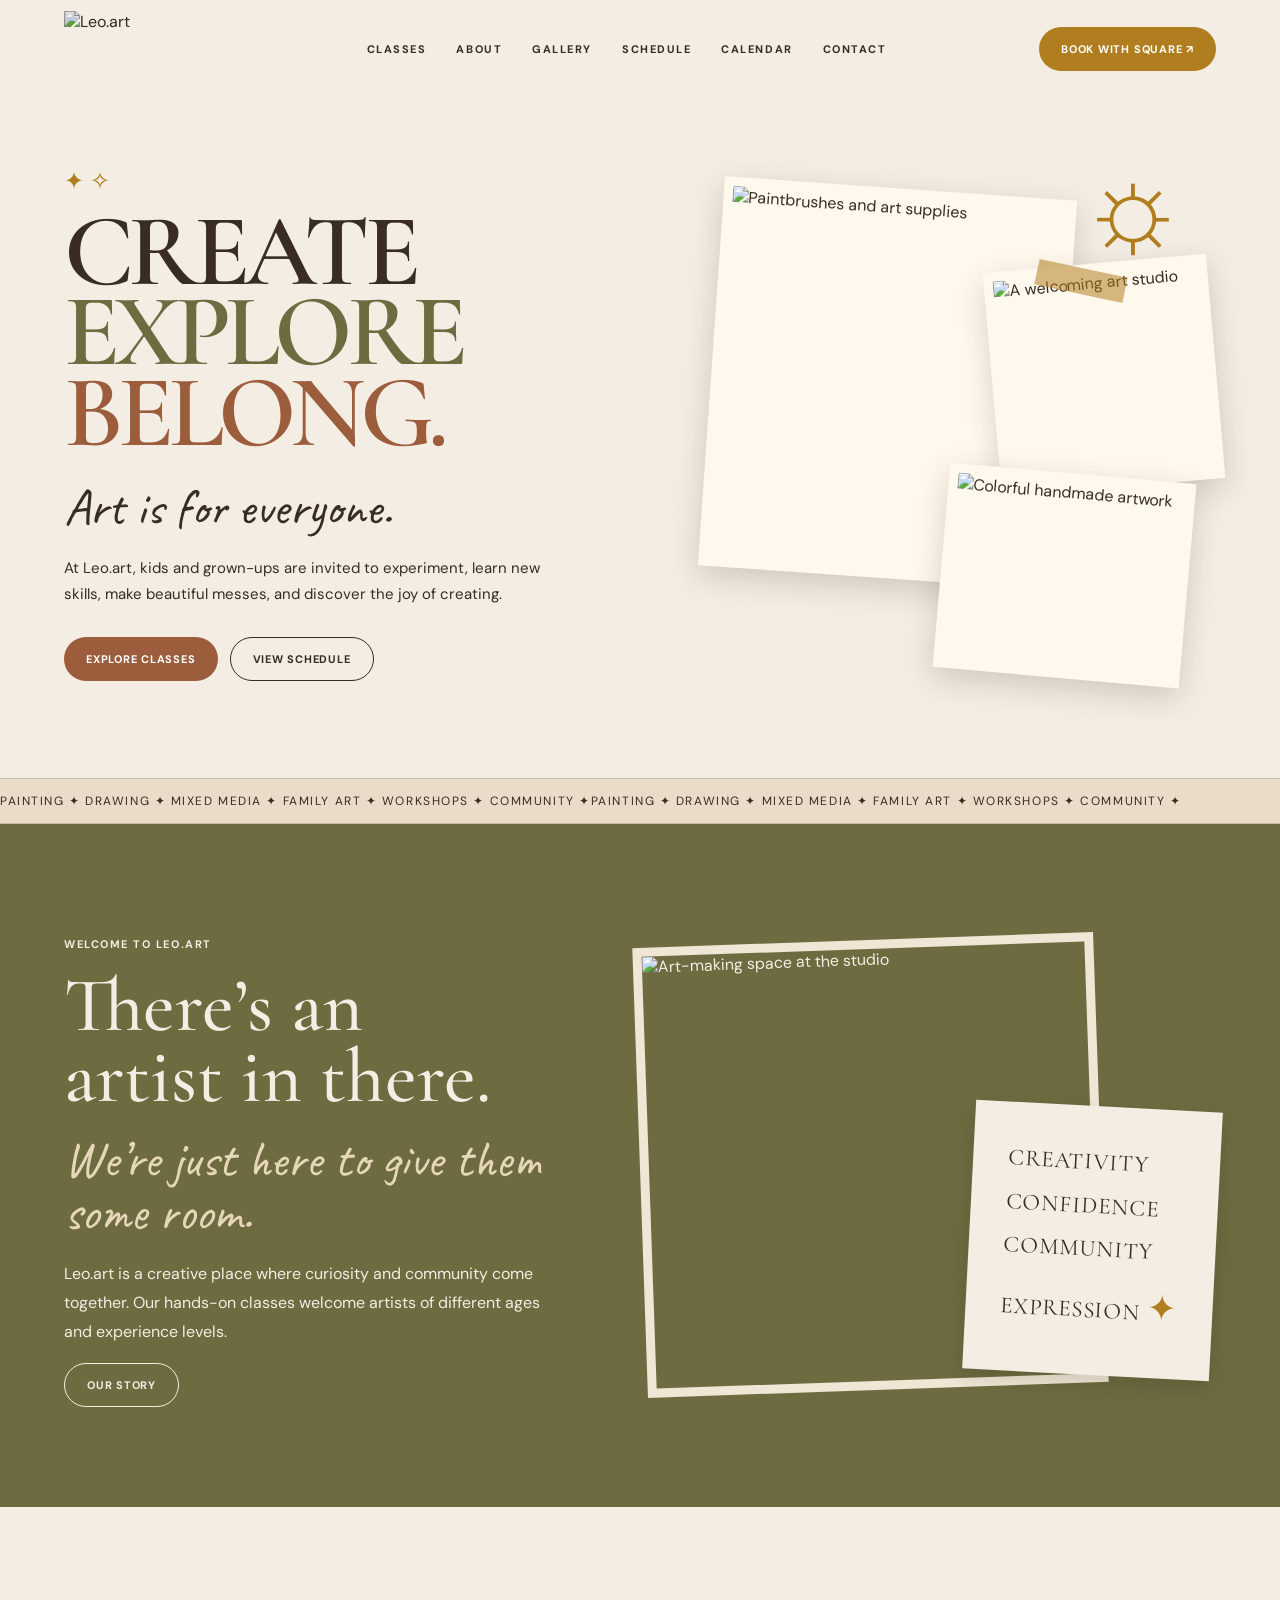
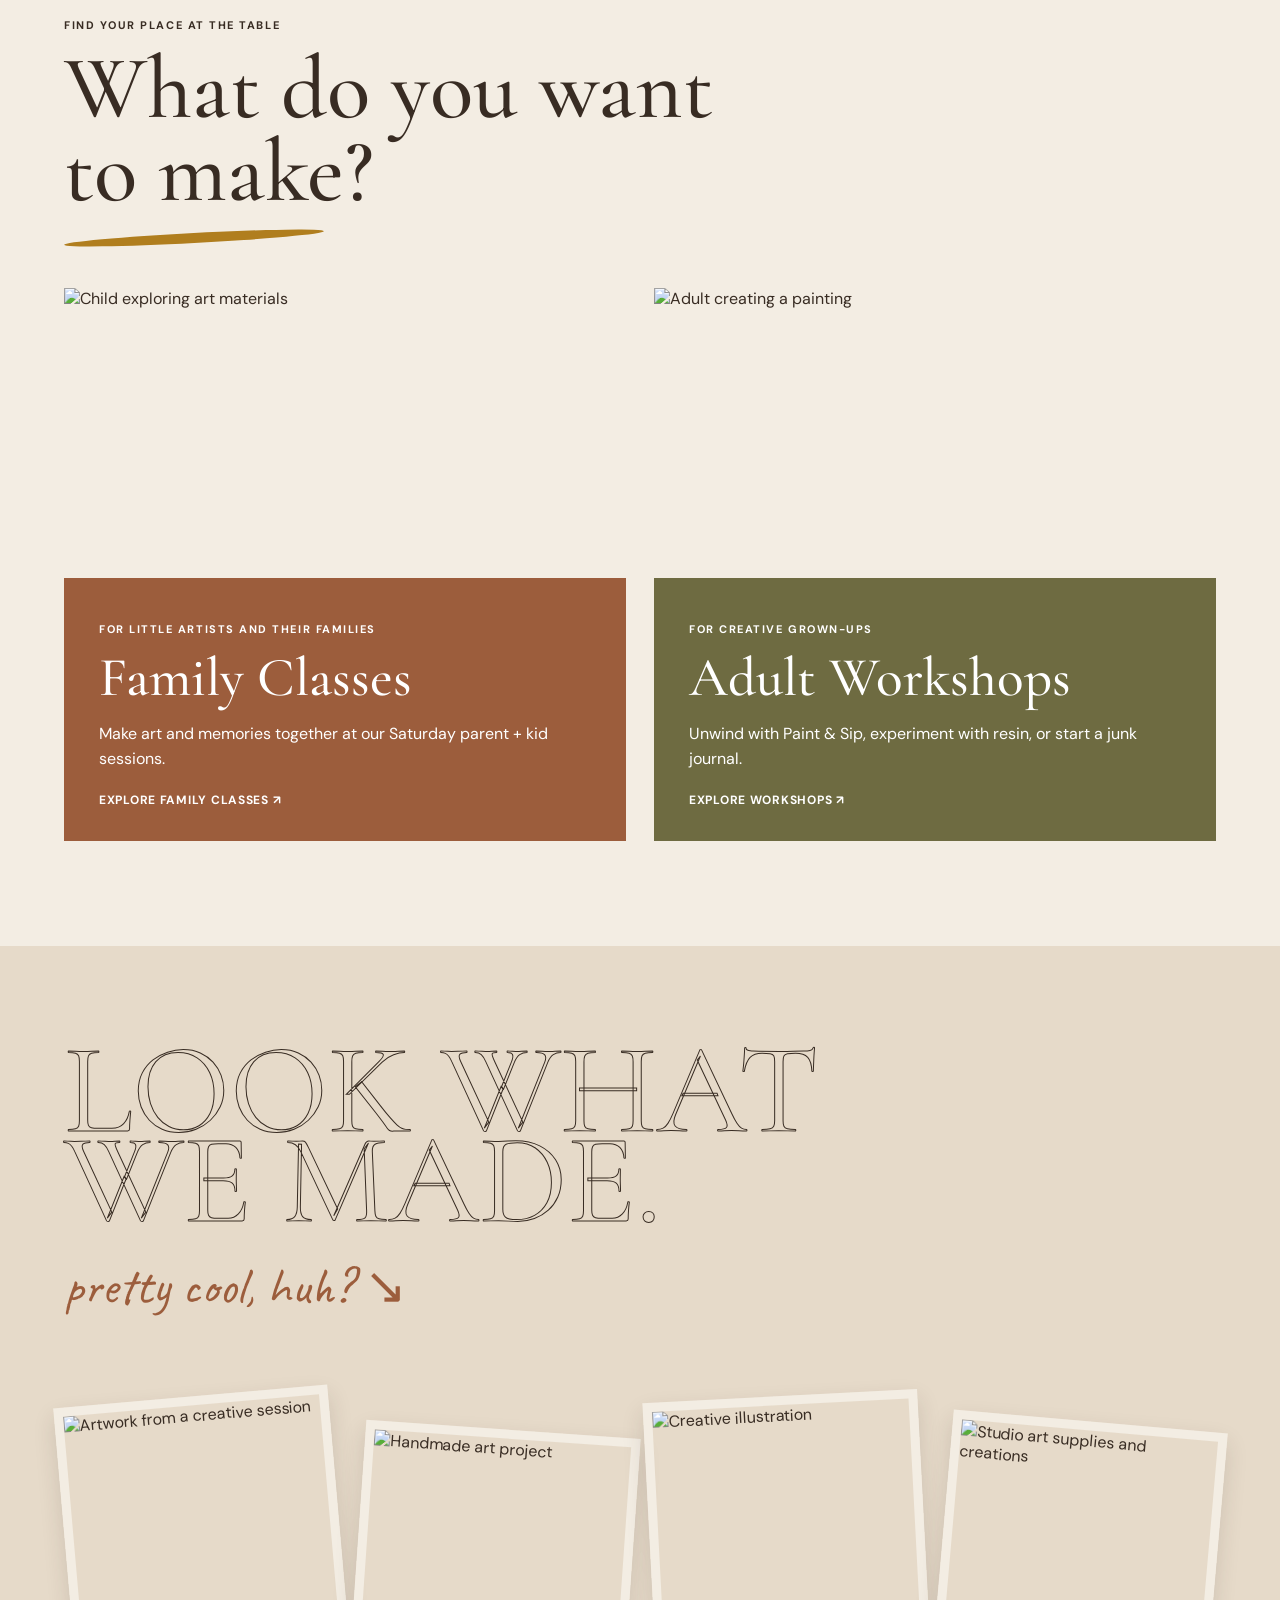
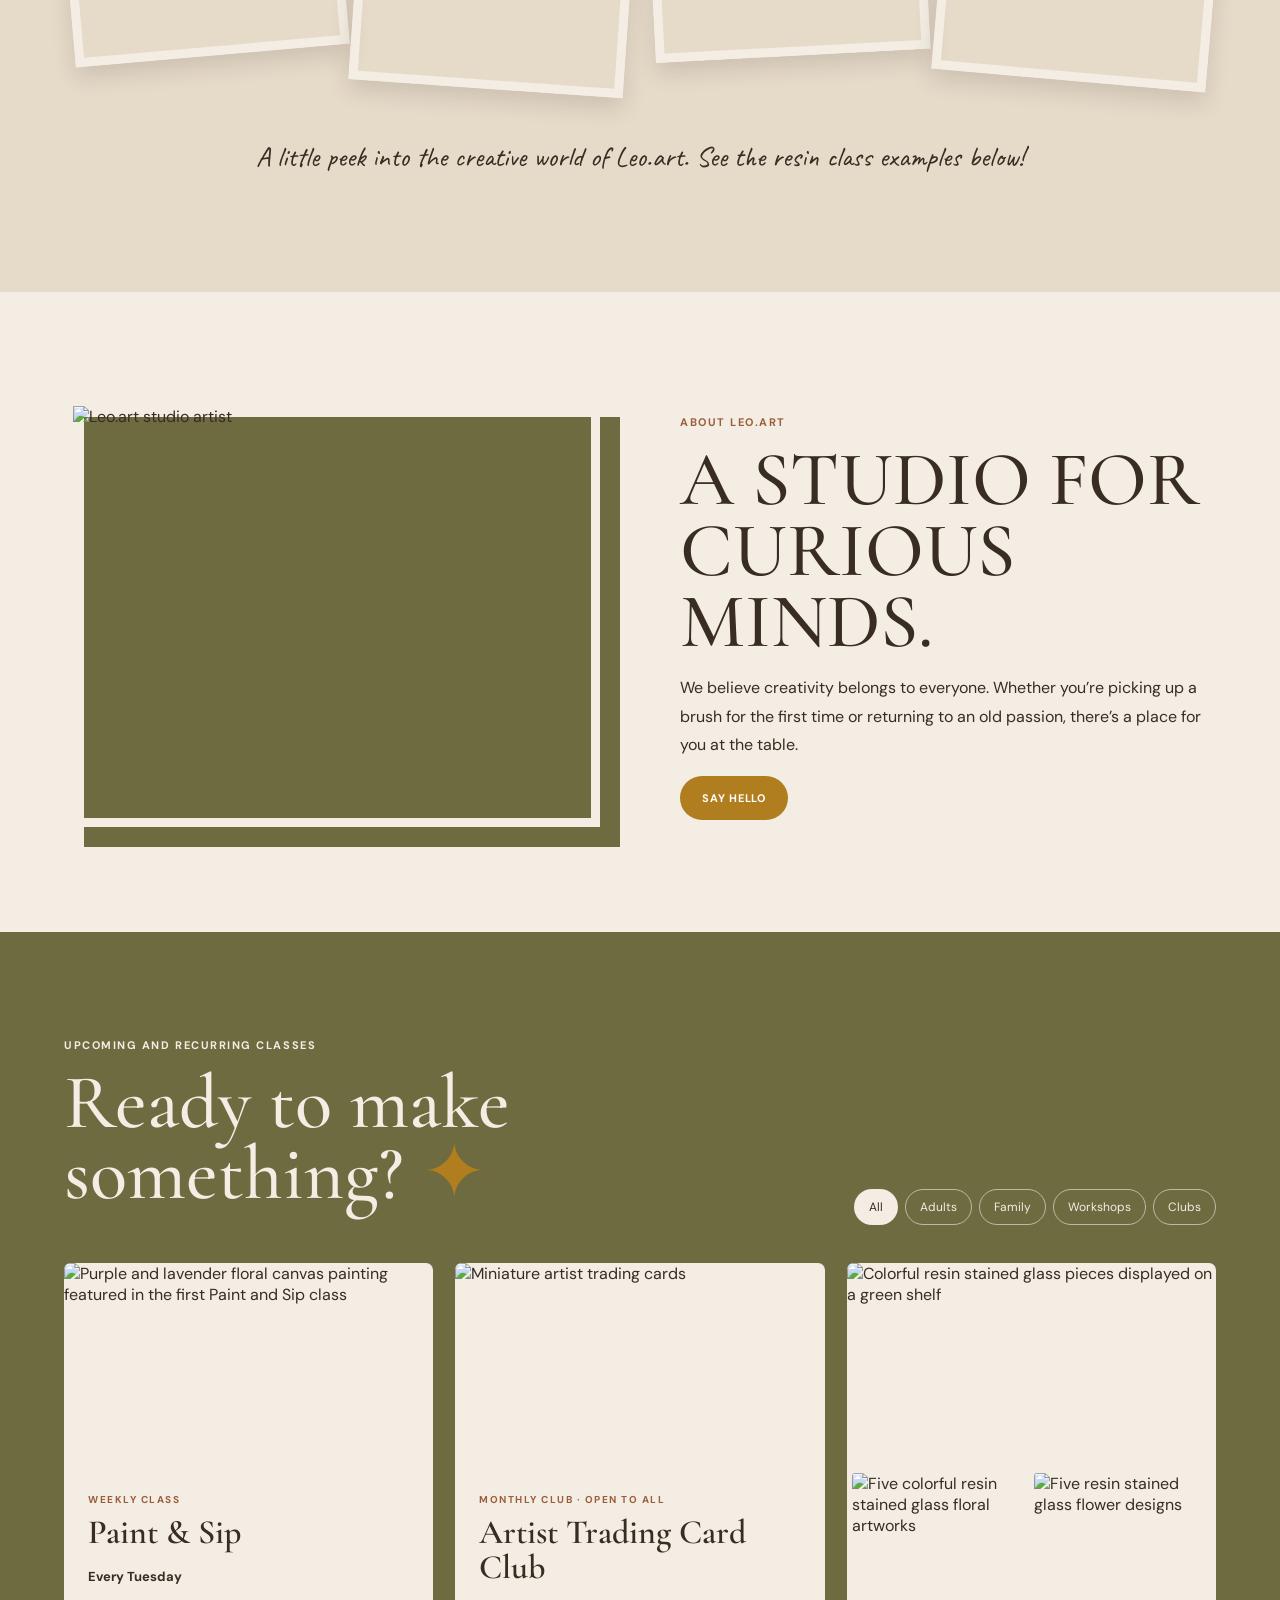
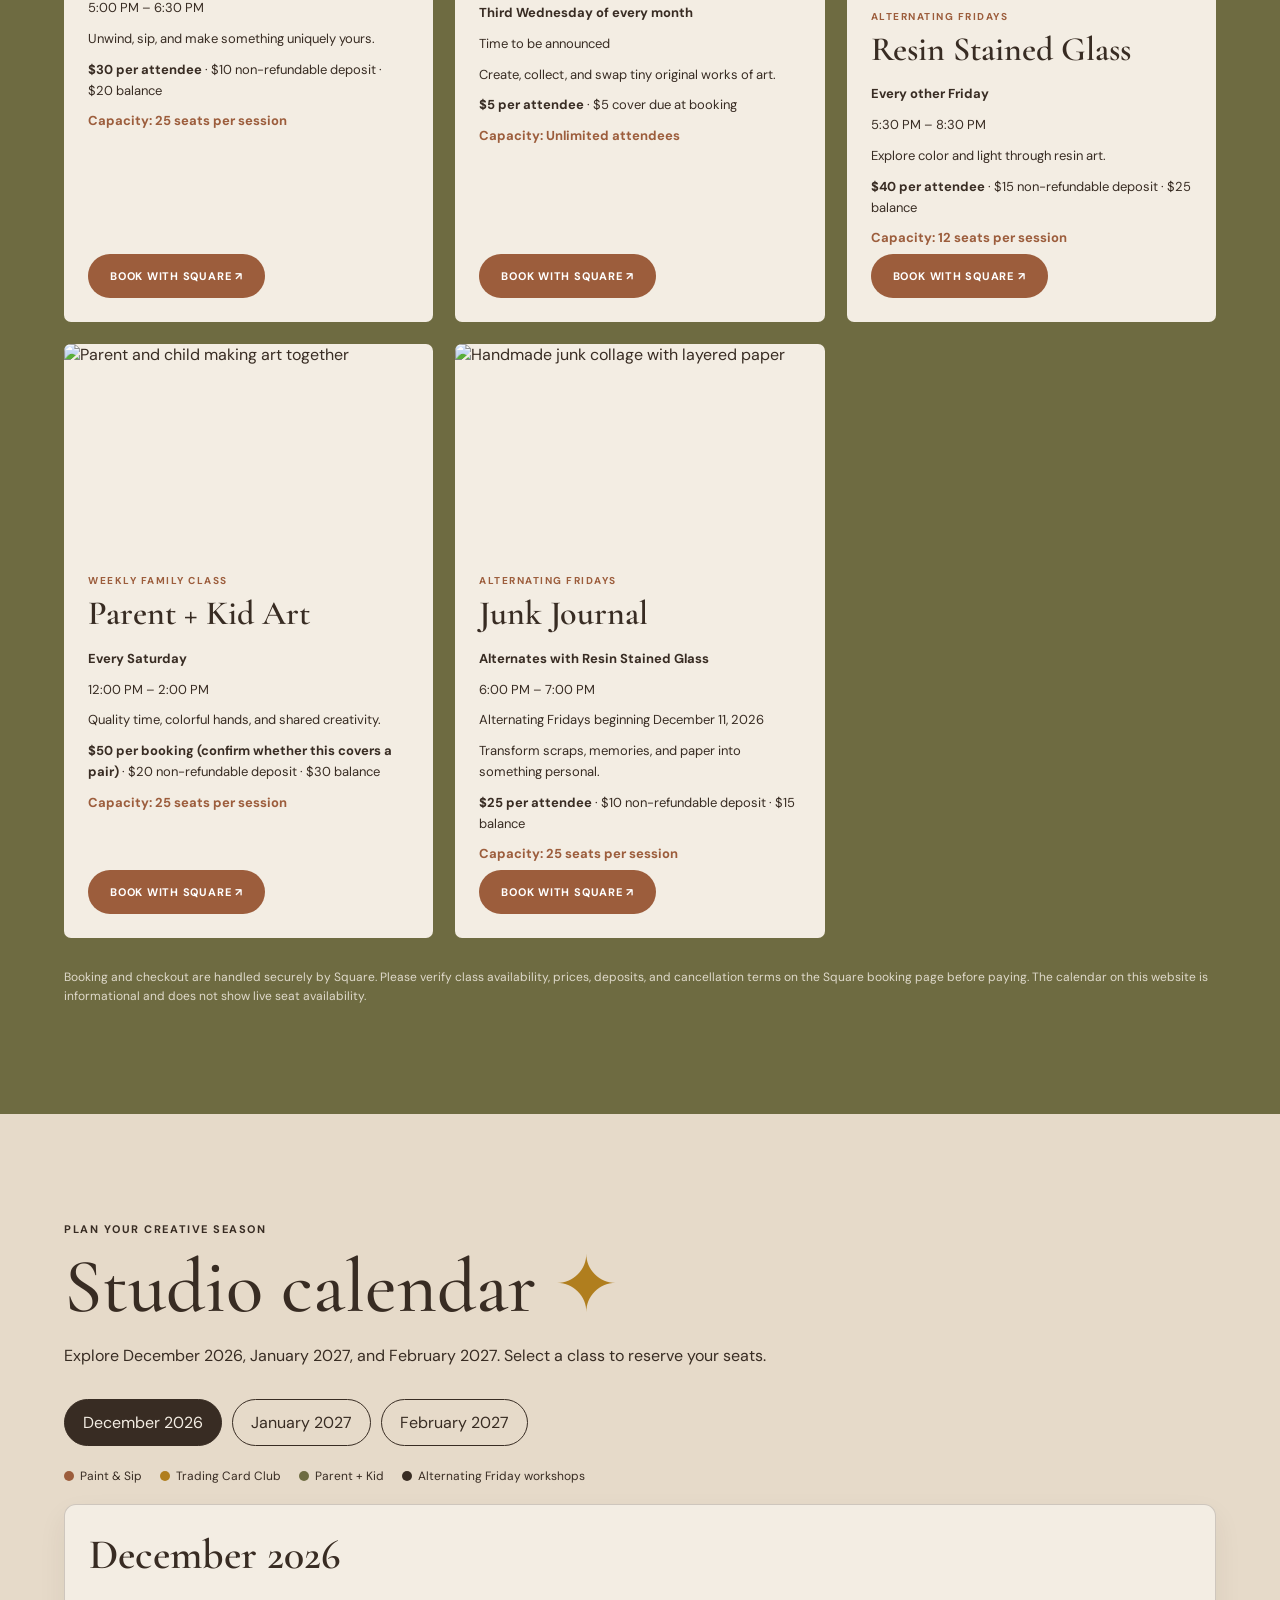
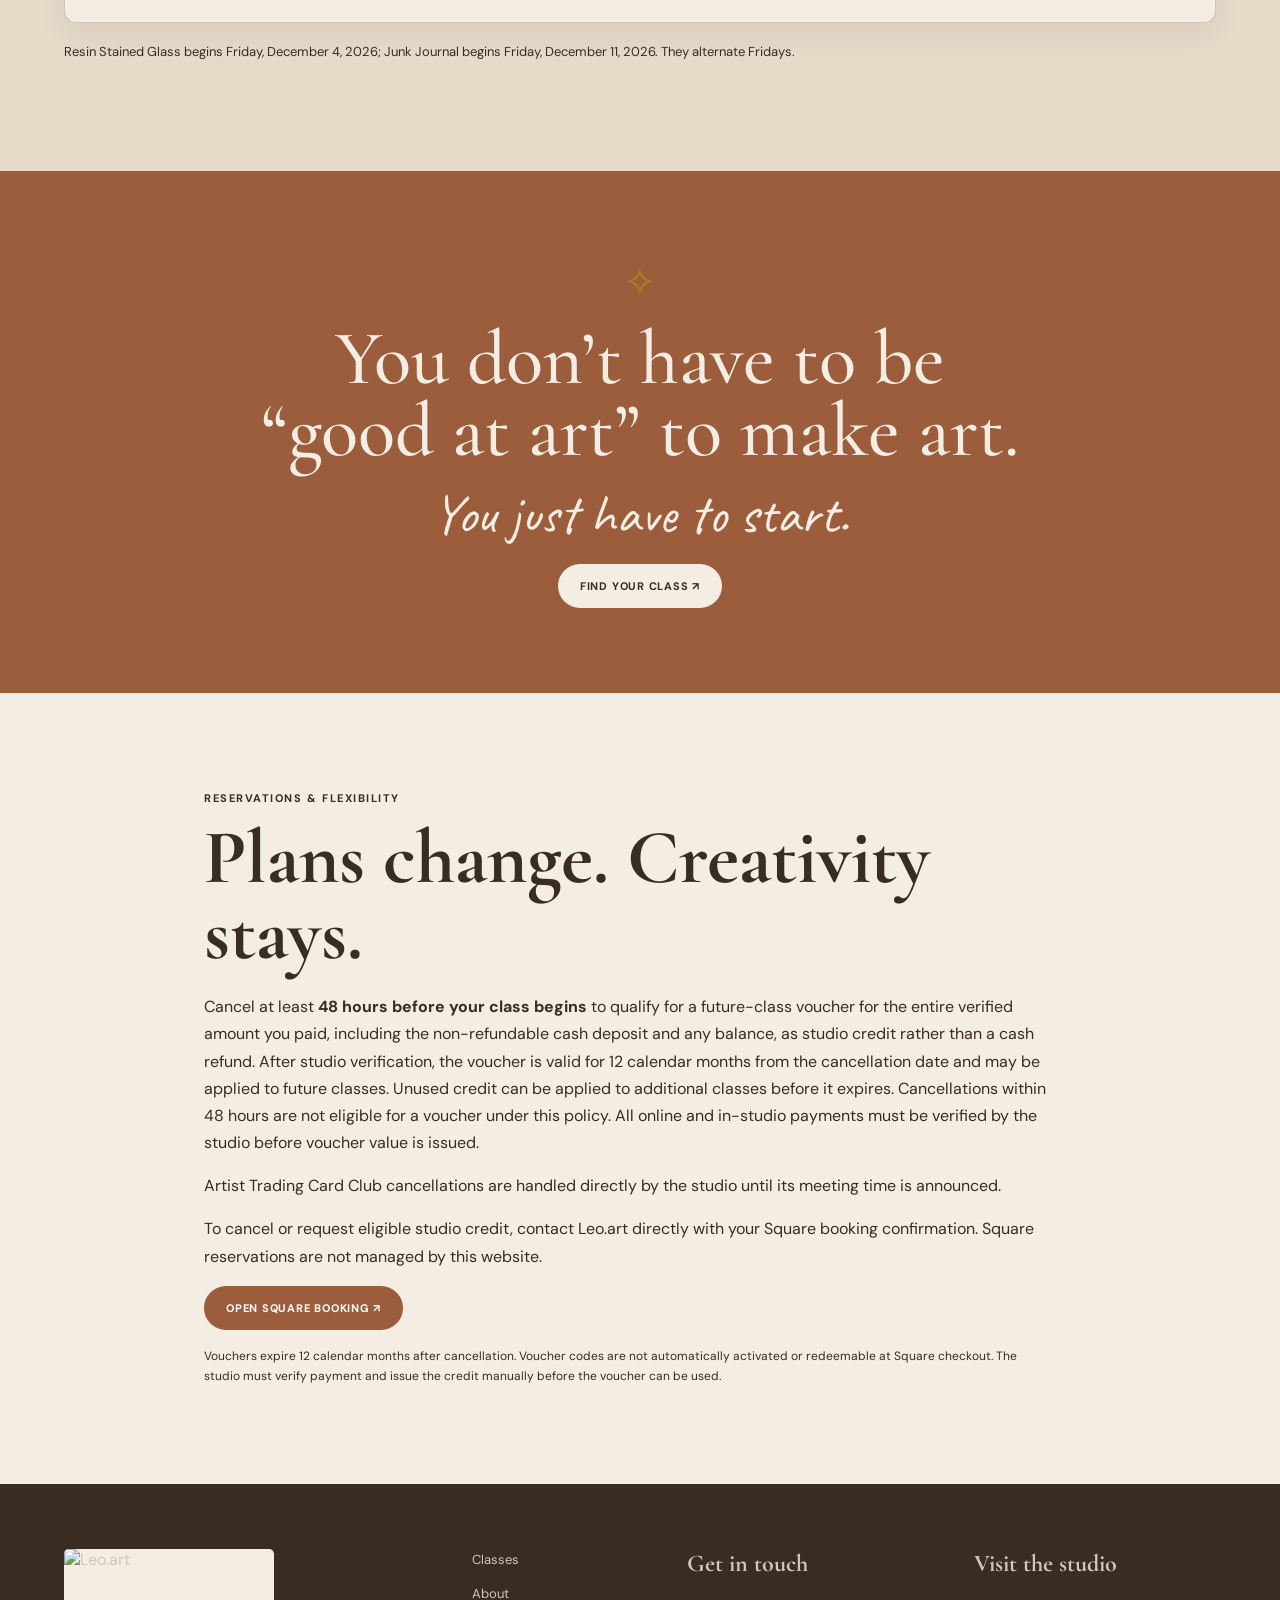
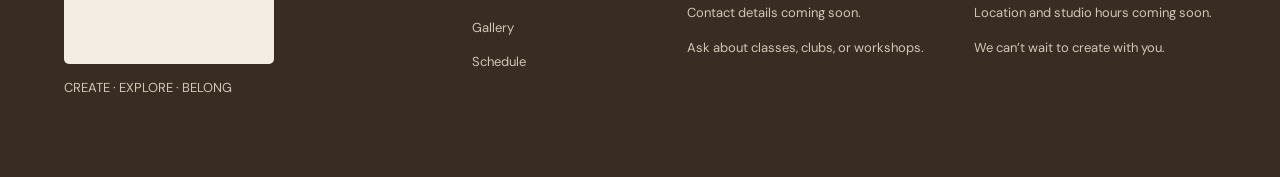
==== index.html @ f01a1c51 "Update index.html" ====
<!doctype html>
<html lang="en">
<head>
  <meta charset="utf-8">
  <meta name="viewport" content="width=device-width, initial-scale=1">
  <meta name="theme-color" content="#f3ede3">
  <meta name="description" content="Leo.art is a welcoming creative studio offering art classes, workshops and clubs for kids and adults.">
  <title>Leo.art | Create · Explore · Belong</title>
  <link rel="preconnect" href="https://fonts.googleapis.com">
  <link rel="preconnect" href="https://fonts.gstatic.com" crossorigin>
  <link href="https://fonts.googleapis.com/css2?family=Cormorant+Garamond:wght@400;500;600;700&family=DM+Sans:wght@400;500;600;700&family=Caveat:wght@400;600&display=swap" rel="stylesheet">
  <link rel="stylesheet" href="styles.css">
  <script src="script.js" defer></script>
</head>
<body>
  <a class="skip-link" href="#main">Skip to content</a>
  <header class="site-header">
    <a href="#home" class="brand" aria-label="Leo.art home"><img src="images/leo-art-logo.jpg" alt="Leo.art" width="150" height="88"></a>
    <button class="menu-toggle" aria-label="Open navigation" aria-controls="main-nav" aria-expanded="false">☰</button>
    <nav id="main-nav" class="nav" aria-label="Main navigation">
      <a href="#classes">Classes</a><a href="#about">About</a><a href="#gallery">Gallery</a><a href="#schedule">Schedule</a><a href="#calendar">Calendar</a><a href="#contact">Contact</a>
    </nav>
    <a class="button button-gold header-cta" href="https://app.squareup.com/appointments/book/zdpi3f3oegt2z6/LQR8EGEP7BJPE/start" target="_blank" rel="noopener noreferrer">Book with Square ↗</a>
  </header>
  <main id="main">
    <section id="home" class="hero wrap">
      <div class="hero-copy">
        <span class="tiny-star" aria-hidden="true">✦ ✧</span>
        <h1><span>CREATE</span><span>EXPLORE</span><span>BELONG.</span></h1>
        <p class="script">Art is for everyone.</p>
        <p>At Leo.art, kids and grown-ups are invited to experiment, learn new skills, make beautiful messes, and discover the joy of creating.</p>
        <div class="actions"><a href="#classes" class="button button-terra">Explore classes</a><a href="#schedule" class="button button-outline">View schedule</a></div>
      </div>
      <div class="hero-collage" aria-label="Art studio inspiration">
        <div class="sun" aria-hidden="true">☼</div>
        <img class="collage-img hero-main" src="images/studio-brushes.jpg" alt="Paintbrushes and art supplies" data-fallback="Art supplies">
        <img class="collage-img hero-side" src="images/studio-space.jpg" alt="A welcoming art studio" data-fallback="Creative space">
        <img class="collage-img hero-bottom" src="images/artwork.jpg" alt="Colorful handmade artwork" data-fallback="Made with love">
        <span class="tape" aria-hidden="true"></span>
      </div>
    </section>
    <div class="marquee" aria-label="Painting, drawing, mixed media, family art, workshops, community"><div class="marquee-track" aria-hidden="true"><span>PAINTING ✦ DRAWING ✦ MIXED MEDIA ✦ FAMILY ART ✦ WORKSHOPS ✦ COMMUNITY ✦ </span><span>PAINTING ✦ DRAWING ✦ MIXED MEDIA ✦ FAMILY ART ✦ WORKSHOPS ✦ COMMUNITY ✦ </span></div></div>
    <section id="about" class="philosophy">
      <div class="wrap philosophy-grid">
        <div><p class="eyebrow">Welcome to Leo.art</p><h2>There’s an<br>artist in there.</h2><p class="script">We’re just here to give them some room.</p><p>Leo.art is a creative place where curiosity and community come together. Our hands-on classes welcome artists of different ages and experience levels.</p><a class="button button-light-outline" href="#story">Our story</a></div>
        <div class="photo-stage"><img src="images/studio-interior.jpg" alt="Art-making space at the studio" data-fallback="A space to create"><div class="paper-note">CREATIVITY<br>CONFIDENCE<br>COMMUNITY<br>EXPRESSION <span>✦</span></div></div>
      </div>
    </section>
    <section id="classes" class="classes wrap">
      <p class="eyebrow">Find your place at the table</p><h2>What do you want<br>to make?</h2><div class="brush-mark" aria-hidden="true"></div>
      <div class="class-grid">
        <article class="feature-card kids-card"><img src="images/kids-art.jpg" alt="Child exploring art materials" data-fallback="Little artists"><div><p class="eyebrow">For little artists and their families</p><h3>Family Classes</h3><p>Make art and memories together at our Saturday parent + kid sessions.</p><a href="#parent-kid">Explore family classes ↗</a></div></article>
        <article class="feature-card adult-card"><img src="images/adult-art.jpg" alt="Adult creating a painting" data-fallback="Creative grown-ups"><div><p class="eyebrow">For creative grown-ups</p><h3>Adult Workshops</h3><p>Unwind with Paint & Sip, experiment with resin, or start a junk journal.</p><a href="#schedule">Explore workshops ↗</a></div></article>
      </div>
    </section>
    <section id="gallery" class="gallery"><div class="wrap"><div class="gallery-head"><h2>LOOK WHAT<br>WE MADE.</h2><p class="script">pretty cool, huh? ↘</p></div><div class="gallery-grid"><img src="images/gallery-1.jpg" alt="Artwork from a creative session" data-fallback="Color & texture"><img src="images/gallery-2.jpg" alt="Handmade art project" data-fallback="Handmade art"><img src="images/gallery-3.jpg" alt="Creative illustration" data-fallback="Little masterpieces"><img src="images/gallery-4.jpg" alt="Studio art supplies and creations" data-fallback="Studio moments"></div><p class="gallery-note">A little peek into the creative world of Leo.art. See the resin class examples below!</p></div></section>
    <section id="story" class="story wrap"><div class="story-photo"><img src="images/artist.jpg" alt="Leo.art studio artist" data-fallback="Meet the artist"></div><div><p class="eyebrow">About Leo.art</p><h2>A studio for<br>curious minds.</h2><p>We believe creativity belongs to everyone. Whether you’re picking up a brush for the first time or returning to an old passion, there’s a place for you at the table.</p><a class="button button-gold" href="#contact">Say hello</a></div></section>
    <section id="schedule" class="schedule"><div class="wrap"><div class="schedule-heading"><div><p class="eyebrow">Upcoming and recurring classes</p><h2>Ready to make<br>something? <span>✦</span></h2></div><div class="filters" role="group" aria-label="Filter classes"><button type="button" class="filter active" data-filter="all" aria-pressed="true">All</button><button type="button" class="filter" data-filter="adults" aria-pressed="false">Adults</button><button type="button" class="filter" data-filter="kids" aria-pressed="false">Family</button><button type="button" class="filter" data-filter="workshops" aria-pressed="false">Workshops</button><button type="button" class="filter" data-filter="clubs" aria-pressed="false">Clubs</button></div></div>
        <div class="schedule-grid">
          <article class="course" data-category="adults workshops" id="paint-sip"><img src="images/paint-and-sip.jpg" alt="Purple and lavender floral canvas painting featured in the first Paint and Sip class"><div class="course-content"><p class="course-type">WEEKLY CLASS</p><h3>Paint & Sip</h3><p><strong>Every Tuesday</strong></p><p>5:00 PM – 6:30 PM</p><p>Unwind, sip, and make something uniquely yours.</p><p class="course-price"><strong>$30 per attendee</strong> · $10 non-refundable deposit · $20 balance</p><p class="capacity-note">Capacity: 25 seats per session</p><button type="button" class="button button-terra book-trigger" data-class="paint-sip">Book with Square ↗</button></div></article>
          <article class="course" data-category="clubs" id="trading-cards"><img src="images/artist-trading-cards.jpg" alt="Miniature artist trading cards" data-fallback="Trading Card Club"><div class="course-content"><p class="course-type">MONTHLY CLUB · OPEN TO ALL</p><h3>Artist Trading Card Club</h3><p><strong>Third Wednesday of every month</strong></p><p>Time to be announced</p><p>Create, collect, and swap tiny original works of art.</p><p class="course-price"><strong>$5 per attendee</strong> · $5 cover due at booking</p><p class="capacity-note">Capacity: Unlimited attendees</p><button type="button" class="button button-terra book-trigger" data-class="trading-cards">Book with Square ↗</button></div></article>
          <article class="course" data-category="adults workshops" id="resin"><img src="images/resin-class-1.jpg" alt="Colorful resin stained glass pieces displayed on a green shelf"><div class="resin-photo-strip" aria-label="Resin stained glass class artwork examples"><img src="images/resin-class-2.jpg" alt="Five colorful resin stained glass floral artworks" loading="lazy"><img src="images/resin-class-3.jpg" alt="Five resin stained glass flower designs" loading="lazy"></div><div class="course-content"><p class="course-type">ALTERNATING FRIDAYS</p><h3>Resin Stained Glass</h3><p><strong>Every other Friday</strong></p><p>5:30 PM – 8:30 PM</p><p>Explore color and light through resin art.</p><p class="course-price"><strong>$40 per attendee</strong> · $15 non-refundable deposit · $25 balance</p><p class="capacity-note">Capacity: 12 seats per session</p><button type="button" class="button button-terra book-trigger" data-class="resin">Book with Square ↗</button></div></article>
          <article class="course" data-category="kids workshops" id="parent-kid"><img src="images/parent-kid-art.jpg" alt="Parent and child making art together" data-fallback="Parent + Kid Art"><div class="course-content"><p class="course-type">WEEKLY FAMILY CLASS</p><h3>Parent + Kid Art</h3><p><strong>Every Saturday</strong></p><p>12:00 PM – 2:00 PM</p><p>Quality time, colorful hands, and shared creativity.</p><p class="course-price"><strong>$50 per booking (confirm whether this covers a pair)</strong> · $20 non-refundable deposit · $30 balance</p><p class="capacity-note">Capacity: 25 seats per session</p><button type="button" class="button button-terra book-trigger" data-class="parent-kid">Book with Square ↗</button></div></article>
          <article class="course" data-category="adults workshops" id="junk-collage"><img src="images/junk-collage.jpg" alt="Handmade junk collage with layered paper" data-fallback="Junk Collage"><div class="course-content"><p class="course-type">ALTERNATING FRIDAYS</p><h3>Junk Journal</h3><p><strong>Alternates with Resin Stained Glass</strong></p><p>6:00 PM – 7:00 PM</p><p>Alternating Fridays beginning December 11, 2026</p><p>Transform scraps, memories, and paper into something personal.</p><p class="course-price"><strong>$25 per attendee</strong> · $10 non-refundable deposit · $15 balance</p><p class="capacity-note">Capacity: 25 seats per session</p><button type="button" class="button button-terra book-trigger" data-class="junk-journal">Book with Square ↗</button></div></article>
        </div>
        <p class="schedule-footnote">Booking and checkout are handled securely by Square. Please verify class availability, prices, deposits, and cancellation terms on the Square booking page before paying. The calendar on this website is informational and does not show live seat availability.</p>
      </div></section>

    <section id="calendar" class="calendar-section"><div class="wrap">
      <p class="eyebrow">Plan your creative season</p><h2>Studio calendar <span>✦</span></h2>
      <p>Explore December 2026, January 2027, and February 2027. Select a class to reserve your seats.</p>
      <div class="calendar-controls" role="group" aria-label="Choose month">
        <button class="calendar-month active" type="button" data-month="2026-12" aria-pressed="true">December 2026</button>
        <button class="calendar-month" type="button" data-month="2027-01" aria-pressed="false">January 2027</button>
        <button class="calendar-month" type="button" data-month="2027-02" aria-pressed="false">February 2027</button>
      </div>
      <div class="calendar-key"><span><i class="dot terra-dot"></i>Paint & Sip</span><span><i class="dot gold-dot"></i>Trading Card Club</span><span><i class="dot olive-dot"></i>Parent + Kid</span><span><i class="dot brown-dot"></i>Alternating Friday workshops</span></div>
      <div class="calendar-board"><h3 id="calendar-title">December 2026</h3><div class="calendar-grid" id="calendar-grid" aria-live="polite"></div></div>
      <p class="calendar-notice" id="calendar-notice">Resin Stained Glass begins Friday, December 4, 2026; Junk Journal begins Friday, December 11, 2026. They alternate Fridays.</p>
    </div></section>
    <section class="final-cta"><div class="wrap"><span aria-hidden="true">✧</span><h2>You don’t have to be<br>“good at art” to make art.</h2><p class="script">You just have to start.</p><a href="#schedule" class="button button-cream">Find your class ↗</a></div></section>
  </main>
  <section id="cancellation-policy" class="policy-section"><div class="wrap">
    <p class="eyebrow">Reservations & flexibility</p><h2>Plans change. Creativity stays.</h2>
    <p>Cancel at least <strong>48 hours before your class begins</strong> to qualify for a future-class voucher for the entire verified amount you paid, including the non-refundable cash deposit and any balance, as studio credit rather than a cash refund. After studio verification, the voucher is valid for 12 calendar months from the cancellation date and may be applied to future classes. Unused credit can be applied to additional classes before it expires. Cancellations within 48 hours are not eligible for a voucher under this policy. All online and in-studio payments must be verified by the studio before voucher value is issued.</p>
    <p>Artist Trading Card Club cancellations are handled directly by the studio until its meeting time is announced.</p><p>To cancel or request eligible studio credit, contact Leo.art directly with your Square booking confirmation. Square reservations are not managed by this website.</p><p><a class="button button-terra" href="https://app.squareup.com/appointments/book/zdpi3f3oegt2z6/LQR8EGEP7BJPE/start" target="_blank" rel="noopener noreferrer">Open Square Booking ↗</a></p>
    <p class="booking-small">Vouchers expire 12 calendar months after cancellation. Voucher codes are not automatically activated or redeemable at Square checkout. The studio must verify payment and issue the credit manually before the voucher can be used.</p>
  </div></section>
  <footer id="contact" class="footer"><div class="wrap footer-grid"><div><img src="images/leo-art-logo.jpg" alt="Leo.art" class="footer-logo"><p>CREATE · EXPLORE · BELONG</p></div><nav aria-label="Footer navigation"><a href="#classes">Classes</a><a href="#about">About</a><a href="#gallery">Gallery</a><a href="#schedule">Schedule</a></nav><div><h3>Get in touch</h3><p>Contact details coming soon.</p><p>Ask about classes, clubs, or workshops.</p></div><div><h3>Visit the studio</h3><p>Location and studio hours coming soon.</p><p>We can’t wait to create with you.</p></div></div></footer>
</body>
</html>
---- styles.css ----
:root{--terra:#9c5d3c;--olive:#6e6b41;--cream:#d1c7b5;--paper:#f3ede3;--gold:#b07e1e;--ink:#382c23;--serif:'Cormorant Garamond',Georgia,serif;--sans:'DM Sans',Arial,sans-serif;--script:'Caveat',cursive}*{box-sizing:border-box}html{scroll-behavior:smooth}body{margin:0;background:var(--paper);color:var(--ink);font-family:var(--sans)}a{color:inherit;text-decoration:none}img{display:block;max-width:100%;object-fit:cover}button{font:inherit}section{scroll-margin-top:95px}.wrap{max-width:1380px;margin:auto;padding-left:clamp(22px,5vw,72px);padding-right:clamp(22px,5vw,72px)}.skip-link{position:absolute;top:-80px;left:10px;background:white;padding:10px;z-index:99}.skip-link:focus{top:10px}.site-header{height:98px;padding:10px clamp(20px,5vw,72px);display:flex;align-items:center;justify-content:space-between;gap:20px;max-width:1500px;margin:auto}.brand img{width:150px;height:76px;object-fit:contain;mix-blend-mode:multiply}.nav{display:flex;gap:30px}.nav a,.eyebrow{font-size:11px;font-weight:700;letter-spacing:.14em;text-transform:uppercase}.nav a:hover{color:var(--terra)}.button{display:inline-flex;justify-content:center;align-items:center;min-height:44px;padding:12px 22px;border-radius:99px;font-size:11px;font-weight:700;letter-spacing:.07em;text-transform:uppercase;text-align:center;transition:transform .2s,background .2s}.button:hover{transform:translateY(-3px)}.button-terra{background:var(--terra);color:white}.button-gold{background:var(--gold);color:white}.button-outline{border:1px solid var(--ink)}.button-light-outline{border:1px solid var(--paper);color:var(--paper)}.button-cream{background:var(--paper);color:var(--ink)}.menu-toggle{display:none}.hero{min-height:680px;display:grid;grid-template-columns:1fr 1fr;gap:30px;align-items:center;padding-top:45px;padding-bottom:75px;overflow:hidden}.hero-copy{position:relative;z-index:1}.tiny-star{color:var(--gold);font-size:24px}.hero h1{font-family:var(--serif);font-size:clamp(70px,8vw,124px);font-weight:600;line-height:.79;letter-spacing:-.055em;margin:15px 0 28px}.hero h1 span{display:block}.hero h1 span:nth-child(2){color:var(--olive)}.hero h1 span:nth-child(3){color:var(--terra)}.script{font-family:var(--script);font-size:clamp(35px,4vw,53px);line-height:1.05;margin:20px 0}.hero-copy>p:not(.script){max-width:500px;line-height:1.75;font-size:15px}.actions{display:flex;flex-wrap:wrap;gap:12px;margin-top:30px}.hero-collage{height:530px;position:relative}.collage-img{position:absolute;background:#fff8ec;padding:9px;box-shadow:0 10px 30px #382c2330}.hero-main{width:63%;height:390px;top:30px;left:10%;transform:rotate(4deg)}.hero-side{width:40%;height:225px;right:0;top:105px;transform:rotate(-5deg)}.hero-bottom{width:44%;height:205px;right:5%;bottom:10px;transform:rotate(5deg)}.sun{position:absolute;right:5%;top:-30px;font-size:120px;color:var(--gold)}.tape{position:absolute;width:90px;height:26px;right:16%;top:110px;background:#b07e1e88;transform:rotate(12deg);z-index:3}.marquee{overflow:hidden;border-block:1px solid #382c2330;background:#e9ddc9}.marquee-track{display:flex;width:max-content;animation:marquee 30s linear infinite}.marquee-track span{white-space:nowrap;padding:14px 0;font-size:12px;letter-spacing:.13em}@keyframes marquee{to{transform:translateX(-50%)}}.philosophy{background:var(--olive);color:var(--paper);padding:100px 0}.philosophy-grid{display:grid;grid-template-columns:1fr 1.15fr;gap:75px;align-items:center}.philosophy h2,.classes h2,.story h2,.schedule h2,.final-cta h2{font-family:var(--serif);font-weight:500;line-height:.93;margin:15px 0;font-size:clamp(55px,6vw,90px)}.philosophy p:not(.script),.story p:not(.eyebrow){line-height:1.8;max-width:530px}.philosophy .script{color:#e6d7b8}.photo-stage{position:relative;min-height:440px}.photo-stage>img{width:80%;height:450px;border:9px solid #f1e6d5;transform:rotate(-2deg)}.paper-note{position:absolute;right:0;bottom:15px;background:var(--paper);color:var(--ink);padding:35px;line-height:1.9;font-family:var(--serif);font-size:23px;letter-spacing:.04em;transform:rotate(3deg);box-shadow:0 8px 20px #0002}.paper-note span{color:var(--gold);font-size:36px}.classes{padding-top:100px;padding-bottom:105px}.classes h2{font-size:clamp(65px,7vw,105px)}.brush-mark{height:10px;width:260px;background:var(--gold);border-radius:50%;transform:rotate(-3deg);margin:20px 0 45px}.class-grid{display:grid;grid-template-columns:1fr 1fr;gap:28px}.feature-card{min-width:0}.feature-card img{width:100%;height:290px}.feature-card>div{padding:32px 35px;min-height:230px;color:white}.kids-card>div{background:var(--terra)}.adult-card>div{background:var(--olive)}.feature-card h3{font-family:var(--serif);font-size:55px;font-weight:500;line-height:1;margin:8px 0}.feature-card p{line-height:1.6}.feature-card a{font-size:12px;font-weight:700;text-transform:uppercase;letter-spacing:.06em}.gallery{background:#e6dac9;padding:90px 0}.gallery-head h2{font-family:var(--serif);font-size:clamp(75px,10vw,155px);line-height:.7;font-weight:400;color:transparent;-webkit-text-stroke:1px var(--ink);margin:10px 0 35px}.gallery-head .script{color:var(--terra)}.gallery-grid{display:grid;grid-template-columns:repeat(4,1fr);align-items:center;gap:18px;margin:50px 0}.gallery-grid img{width:100%;height:260px;border:9px solid var(--paper);box-shadow:0 10px 22px #382c2325}.gallery-grid img:nth-child(1){transform:rotate(-5deg)}.gallery-grid img:nth-child(2){transform:rotate(4deg);margin-top:65px}.gallery-grid img:nth-child(3){transform:rotate(-3deg)}.gallery-grid img:nth-child(4){transform:rotate(5deg);margin-top:50px}.gallery-note{font-family:var(--script);font-size:28px;text-align:center}.story{display:grid;grid-template-columns:1fr 1fr;gap:80px;align-items:center;padding-top:105px;padding-bottom:105px}.story-photo{position:relative}.story-photo:before{content:'';position:absolute;inset:20px -20px -20px 20px;background:var(--olive)}.story-photo img{position:relative;width:100%;height:430px;border:9px solid var(--paper)}.story .eyebrow{color:var(--terra)}.story h2{text-transform:uppercase}.schedule{background:var(--olive);color:var(--paper);padding:95px 0}.schedule-heading{display:flex;align-items:end;justify-content:space-between;gap:25px;margin-bottom:38px}.schedule h2 span{color:var(--gold)}.filters{display:flex;flex-wrap:wrap;gap:7px}.filter{cursor:pointer;border:1px solid #f3ede399;background:transparent;color:var(--paper);border-radius:30px;padding:9px 14px;font-size:12px}.filter.active,.filter:hover{background:var(--paper);color:var(--ink)}.schedule-grid{display:grid;grid-template-columns:repeat(3,minmax(0,1fr));gap:22px}.course{display:flex;flex-direction:column;min-width:0;background:var(--paper);color:var(--ink);border-radius:7px;overflow:hidden}.course[hidden]{display:none}.course>img{height:205px;width:100%}.course-content{padding:24px;display:flex;flex:1;flex-direction:column;align-items:flex-start}.course-type{font-size:10px!important;font-weight:700;letter-spacing:.15em;color:var(--terra);margin:0 0 7px!important}.course h3{font-family:var(--serif);font-size:34px;font-weight:600;line-height:1.05;margin:0 0 12px}.course p{font-size:13px;line-height:1.6;margin:5px 0}.course-content .button{margin-top:auto;padding-top:12px;transform:translateY(10px)}.course-content .button:hover{transform:translateY(7px)}.schedule-footnote{font-size:12px;opacity:.85;margin-top:30px;line-height:1.6}.final-cta{text-align:center;background:var(--terra);color:var(--paper);padding:85px 0}.final-cta h2{font-size:clamp(55px,6vw,90px)}.final-cta .script{font-size:55px}.final-cta span{font-size:40px;color:var(--gold)}.footer{background:var(--ink);color:var(--cream);padding:65px 0}.footer-grid{display:grid;grid-template-columns:1.5fr .7fr 1fr 1fr;gap:45px}.footer-logo{width:210px;height:115px;object-fit:contain;background:var(--paper);border-radius:5px}.footer nav{display:flex;flex-direction:column;gap:12px}.footer p,.footer a{font-size:13px;line-height:1.7}.footer h3{font-family:var(--serif);font-size:24px;margin-top:0}.image-placeholder{display:flex!important;align-items:center;justify-content:center;background:linear-gradient(145deg,#d1c7b5,#9c5d3c);color:#382c23;text-align:center;font-family:var(--serif);font-size:clamp(18px,2vw,30px);font-weight:600;padding:15px}
@media(max-width:1000px){.site-header{gap:12px}.nav{gap:14px}.nav a{font-size:10px}.hero{grid-template-columns:1fr 1fr}.hero h1{font-size:clamp(60px,7.6vw,90px)}.schedule-grid{grid-template-columns:repeat(2,minmax(0,1fr))}.footer-grid{grid-template-columns:repeat(2,1fr)}}
@media(max-width:760px){.site-header{height:85px}.brand img{width:130px;height:66px}.menu-toggle{display:block;border:0;background:transparent;font-size:28px;cursor:pointer;margin-left:auto}.header-cta{display:none}.nav{display:none;position:absolute;top:82px;left:15px;right:15px;background:var(--ink);color:var(--paper);padding:26px;flex-direction:column;gap:22px;z-index:10;box-shadow:0 10px 25px #0003}.nav.open{display:flex}.hero{grid-template-columns:1fr;padding-top:35px}.hero h1{font-size:clamp(66px,13vw,110px)}.hero-collage{height:450px}.philosophy-grid,.story{grid-template-columns:1fr;gap:40px}.class-grid{grid-template-columns:1fr}.schedule-heading{align-items:flex-start;flex-direction:column}.gallery-grid{grid-template-columns:repeat(2,1fr)}.gallery-grid img{height:210px}.gallery-grid img:nth-child(2),.gallery-grid img:nth-child(4){margin-top:0}.story{padding-top:80px;padding-bottom:80px}}
@media(max-width:520px){.hero h1{font-size:clamp(56px,14vw,78px)}.hero-collage{height:340px}.hero-main{height:270px}.hero-side{height:160px}.hero-bottom{height:135px}.sun{font-size:70px}.photo-stage{min-height:390px}.photo-stage>img{width:90%;height:360px}.paper-note{font-size:17px;padding:20px}.gallery-head h2{font-size:clamp(59px,13vw,85px)}.gallery-grid img{height:155px;border-width:5px}.schedule-grid{grid-template-columns:1fr}.footer-grid{grid-template-columns:1fr;gap:25px}.feature-card h3{font-size:46px}.actions{flex-direction:column;align-items:flex-start}}
@media(prefers-reduced-motion:reduce){html{scroll-behavior:auto}.marquee-track{animation:none}.button{transition:none}}

/* Resin class artwork gallery */
.resin-photo-strip{display:grid;grid-template-columns:1fr 1fr;gap:5px;padding:5px 5px 0;background:var(--paper)}
.resin-photo-strip img{width:100%;height:112px;object-fit:cover;border-radius:3px}
@media(max-width:520px){.resin-photo-strip img{height:140px}}

/* Booking */
.capacity-note{font-weight:700;color:var(--terra)}
.book-trigger{cursor:pointer;border:0;margin-top:auto!important;transform:none!important}
.booking-dialog{border:0;border-radius:14px;padding:0;width:min(94vw,510px);max-height:90vh;box-shadow:0 30px 100px #0007;color:var(--ink);background:var(--paper)}
.booking-dialog::backdrop{background:#201a15b8}
.booking-form{display:grid;gap:14px;padding:30px}
.dialog-top{display:flex;justify-content:space-between;gap:12px;align-items:start}.dialog-top h2{font:600 38px var(--serif);margin:0}.close-dialog{border:0;background:transparent;font-size:32px;cursor:pointer}
.booking-form label{display:grid;gap:5px;font-size:13px;font-weight:700}.booking-form input,.booking-form select{width:100%;padding:12px;border:1px solid #b8a997;border-radius:6px;background:#fffdf9;color:var(--ink);font:inherit}
.booking-form .button{cursor:pointer;border:0}.booking-small{font-size:12px;line-height:1.6}.booking-form p{margin:0;line-height:1.5}#booking-feedback{font-weight:700}#seats-status{color:var(--terra);font-weight:700}

/* December–February booking calendar */
.calendar-section{background:#e6dac9;padding:95px 0}.calendar-section h2{font:500 clamp(54px,6vw,88px)/1 var(--serif);margin:10px 0}.calendar-section h2 span{color:var(--gold)}.calendar-section>.wrap>p{line-height:1.7}.calendar-controls{display:flex;flex-wrap:wrap;gap:10px;margin:30px 0 22px}.calendar-month{border:1px solid var(--ink);border-radius:99px;background:transparent;color:var(--ink);padding:12px 18px;cursor:pointer}.calendar-month.active{background:var(--ink);color:var(--paper)}.calendar-key{display:flex;gap:18px;flex-wrap:wrap;margin-bottom:20px;font-size:12px}.calendar-key span{display:flex;align-items:center;gap:6px}.dot{width:10px;height:10px;border-radius:50%;display:inline-block}.terra-dot{background:var(--terra)}.gold-dot{background:var(--gold)}.olive-dot{background:var(--olive)}.brown-dot{background:var(--ink)}.calendar-board{background:var(--paper);border:1px solid #382c2333;border-radius:12px;padding:24px;box-shadow:0 12px 28px #382c2312}.calendar-board h3{font:600 42px var(--serif);margin:0 0 18px}.calendar-grid{display:grid;grid-template-columns:repeat(7,minmax(0,1fr));gap:5px}.calendar-weekday{text-align:center;padding:10px 0;font-size:12px;font-weight:700}.calendar-day{min-height:120px;background:#fffaf2;border:1px solid #382c231a;border-radius:5px;padding:9px;min-width:0}.calendar-day.empty{background:transparent;border:0}.calendar-day>strong{display:block;margin-bottom:8px;font-size:13px}.calendar-event{display:block;width:100%;border:0;border-radius:5px;margin:4px 0;padding:7px 5px;text-align:left;font-size:11px;line-height:1.35;cursor:pointer;background:var(--terra);color:white}.calendar-event.event-trading-cards{background:var(--gold)}.calendar-event.event-parent-kid{background:var(--olive)}.calendar-event.event-resin,.calendar-event.event-junk-journal{background:var(--ink)}.calendar-event:disabled{opacity:.5;cursor:not-allowed}.calendar-event:hover:not(:disabled){filter:brightness(.9)}.calendar-pending{display:block;border:1px dashed var(--ink);padding:6px 4px;font-size:10px;border-radius:4px;opacity:.8}.calendar-notice{font-size:13px;margin-top:18px}
@media(max-width:760px){.calendar-board{padding:10px}.calendar-grid{gap:2px}.calendar-day{min-height:85px;padding:4px}.calendar-event{font-size:9px;padding:5px 3px;overflow-wrap:anywhere}.calendar-pending{font-size:9px}.calendar-weekday{font-size:10px}.calendar-board h3{font-size:32px}}
@media(max-width:420px){.calendar-day{min-height:72px}.calendar-event{font-size:8px}}

.square-pay-link{margin:12px 0 6px;display:inline-flex}.calendar-event:focus-visible,.book-trigger:focus-visible{outline:3px solid var(--gold);outline-offset:3px}

.policy-section{background:var(--light-cream);padding:85px 24px;color:var(--charcoal)}
.policy-section .wrap{max-width:1000px;margin:auto}.policy-section h2{font-family:var(--serif);font-size:clamp(42px,6vw,78px);line-height:1;margin:12px 0 20px}.policy-section p{line-height:1.7;max-width:850px}
.cancel-form{display:grid;gap:14px;max-width:540px;padding:26px;background:#e4d9c7;border-radius:12px;margin:28px 0}.cancel-form h3{margin:0;font-family:var(--serif);font-size:30px}.cancel-form label{display:grid;gap:7px;font-size:14px}.cancel-form input{min-height:44px;border:1px solid #a99d8c;border-radius:5px;padding:10px;font:inherit}.cancel-form button{justify-self:start}

.course-price{margin:12px 0;font-size:14px;line-height:1.5;color:var(--charcoal)}.course-price strong{font-weight:700}#booking-price-breakdown{padding:12px;background:#f3ede3;border-left:4px solid #9c5d3c;line-height:1.6}
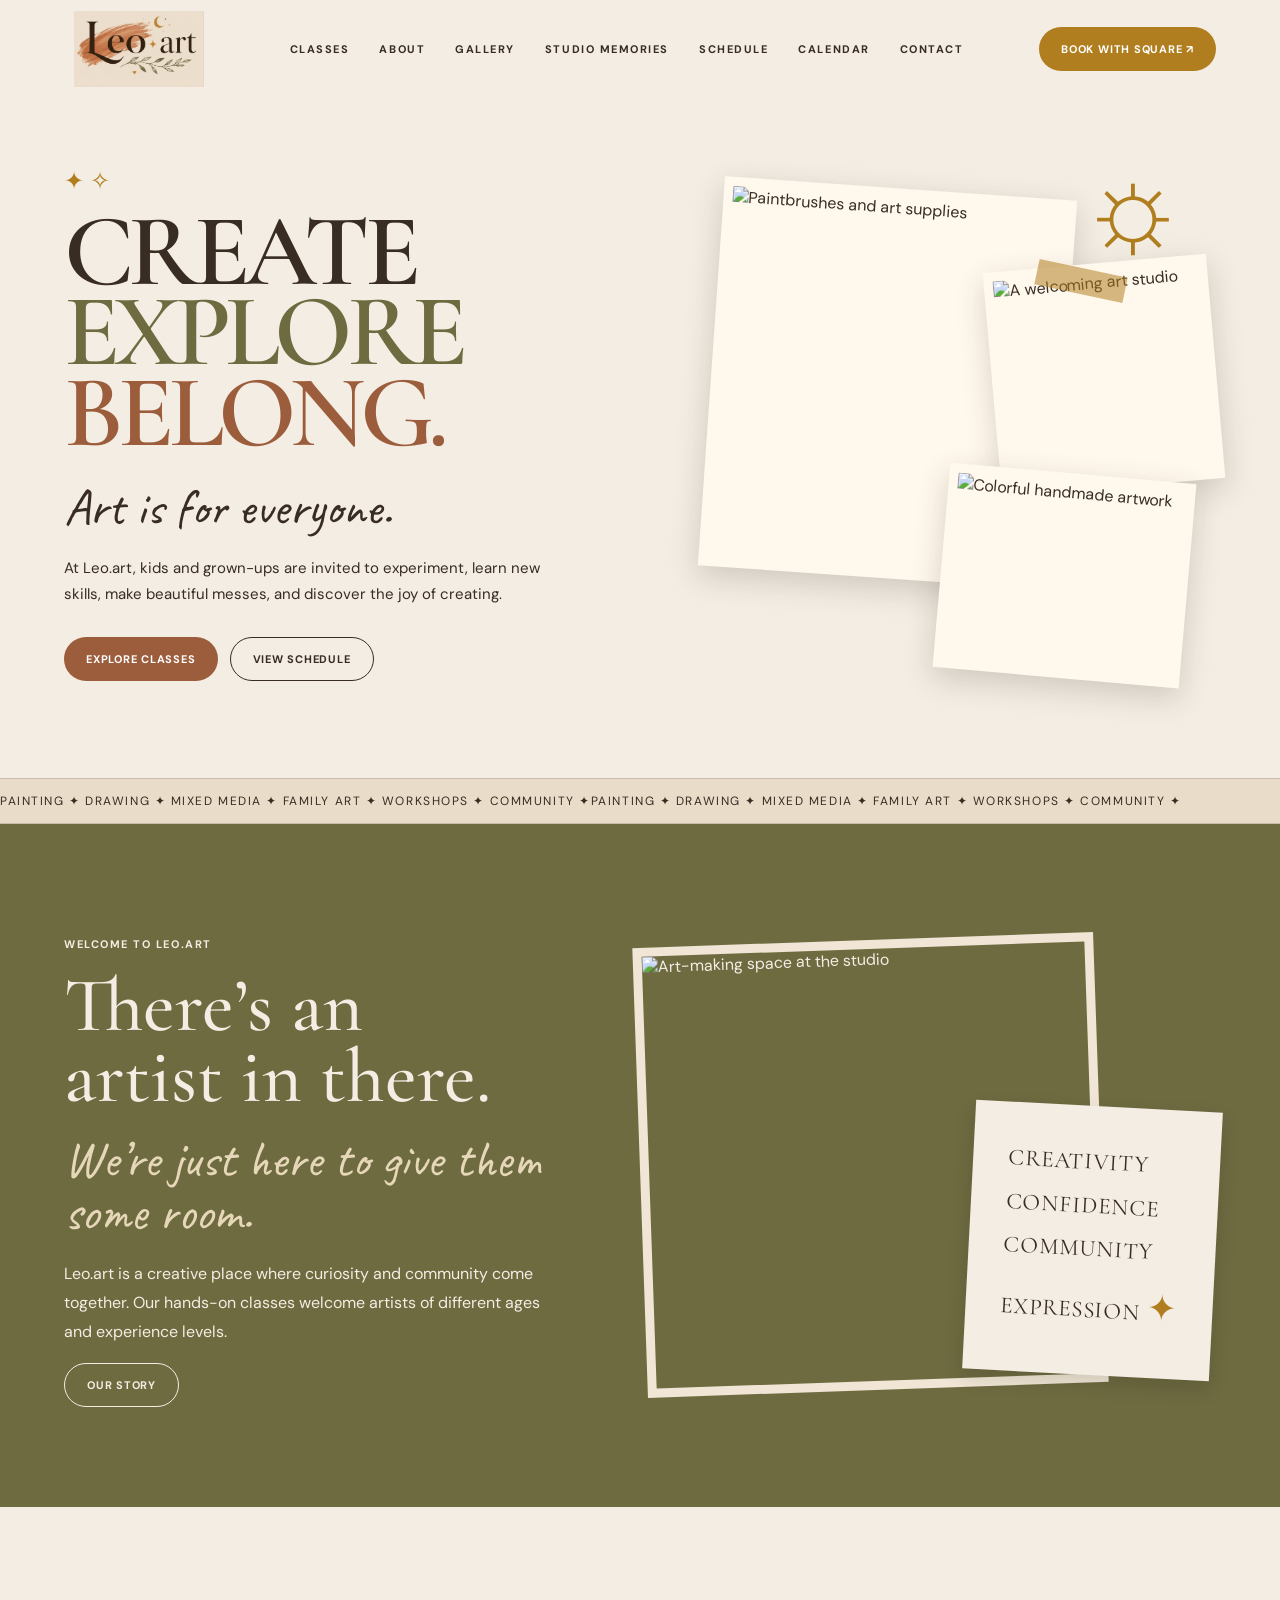
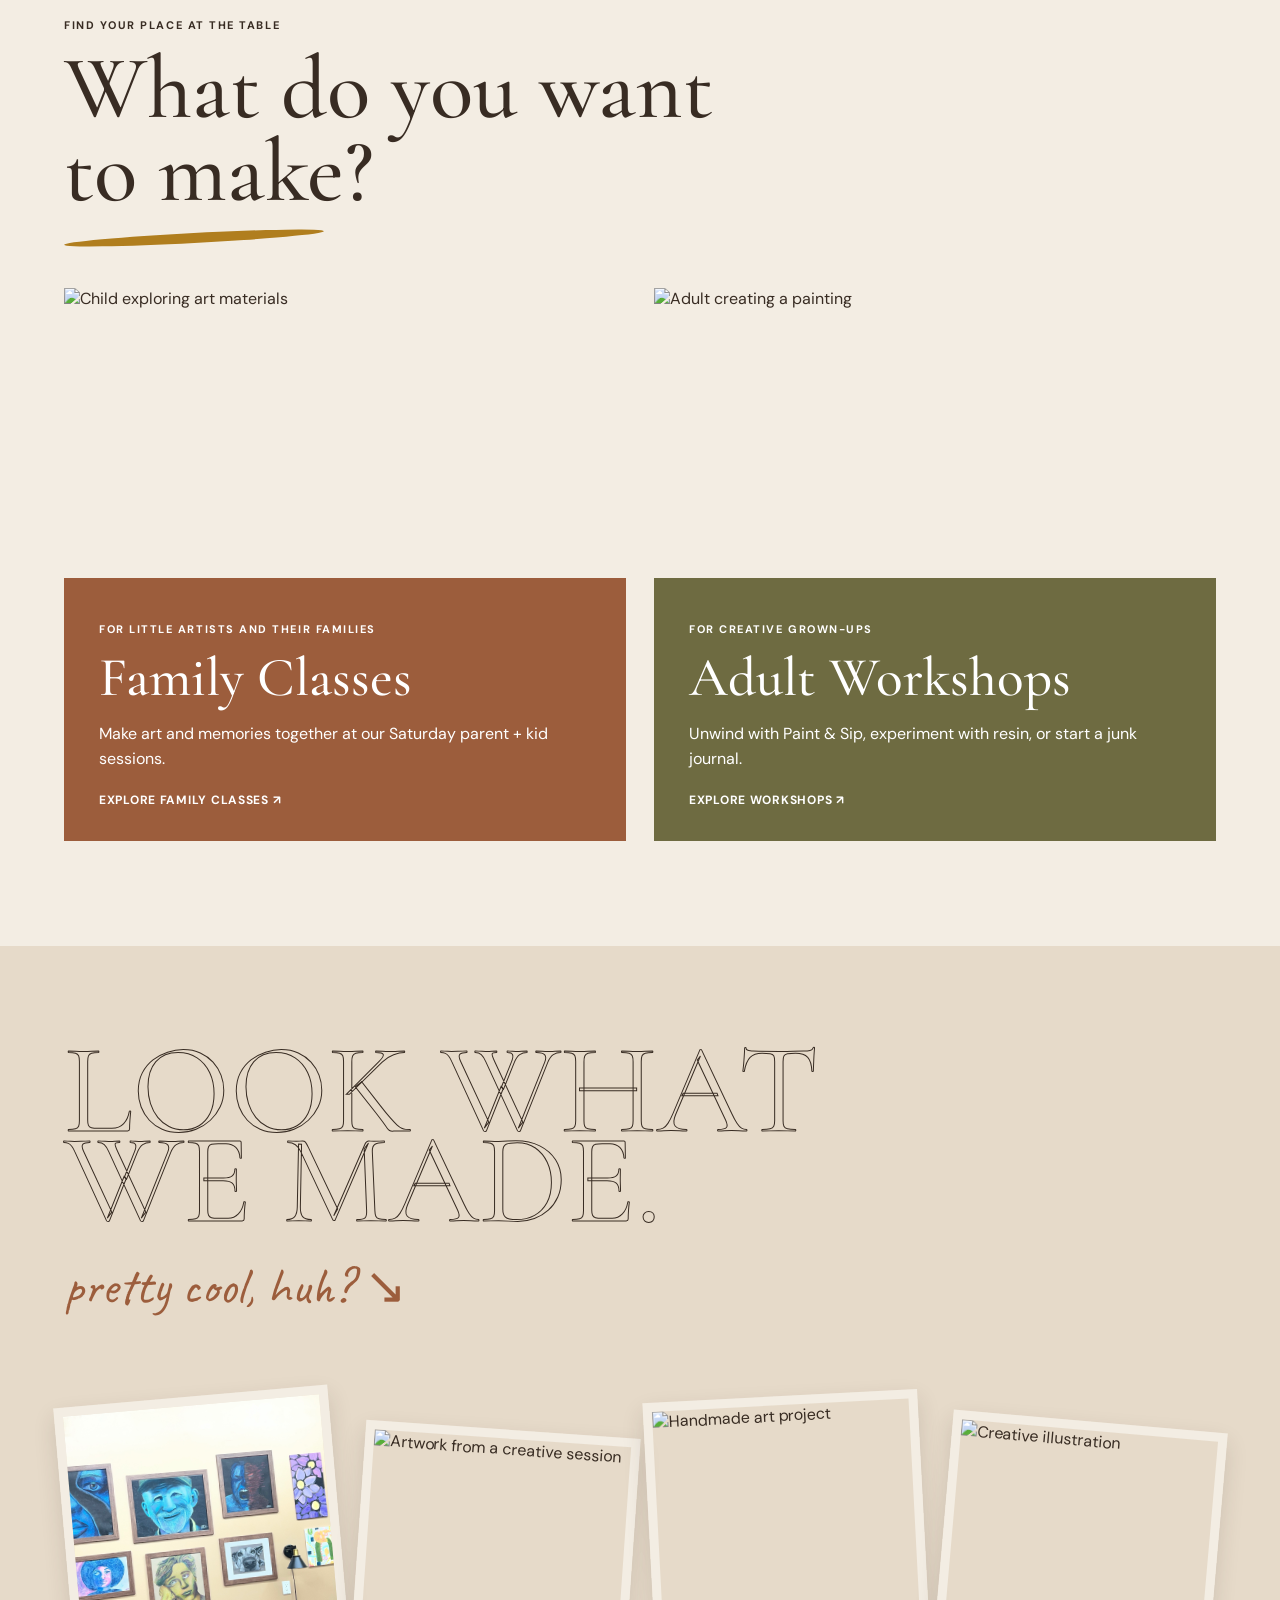
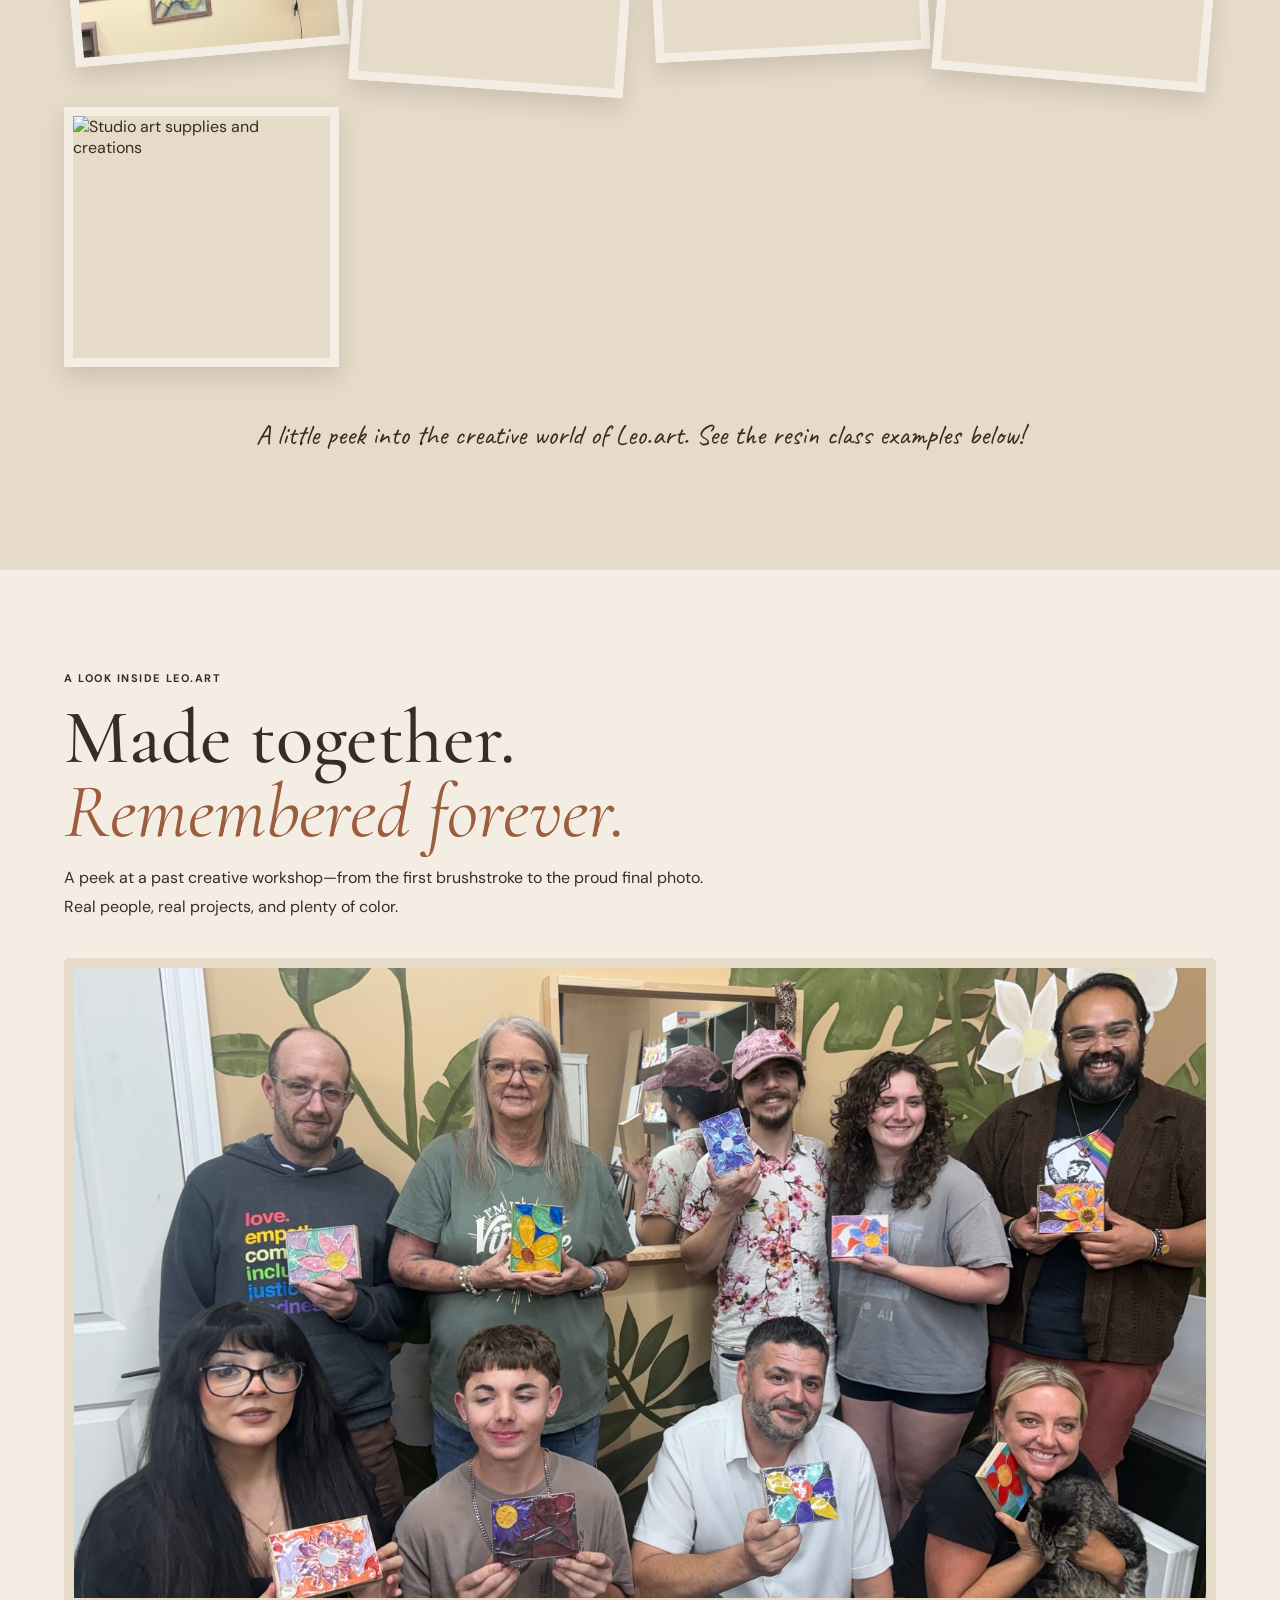
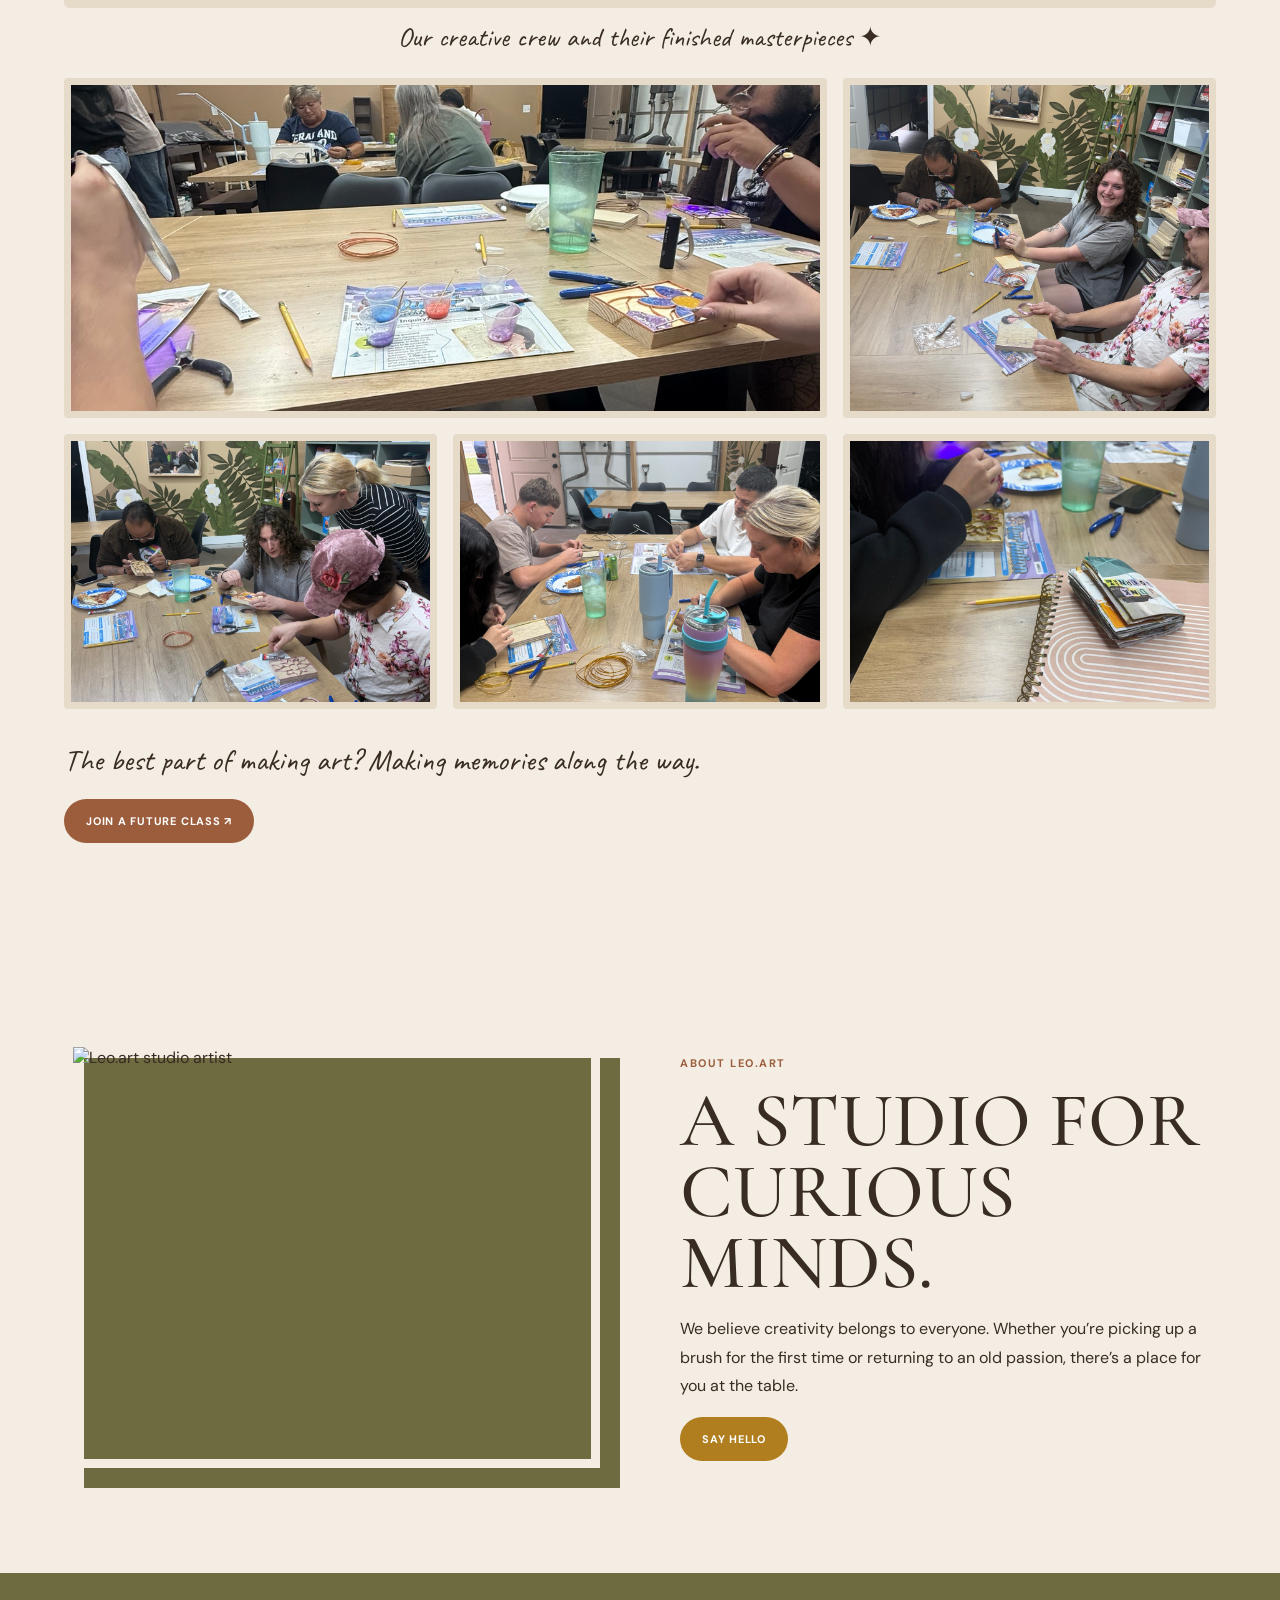
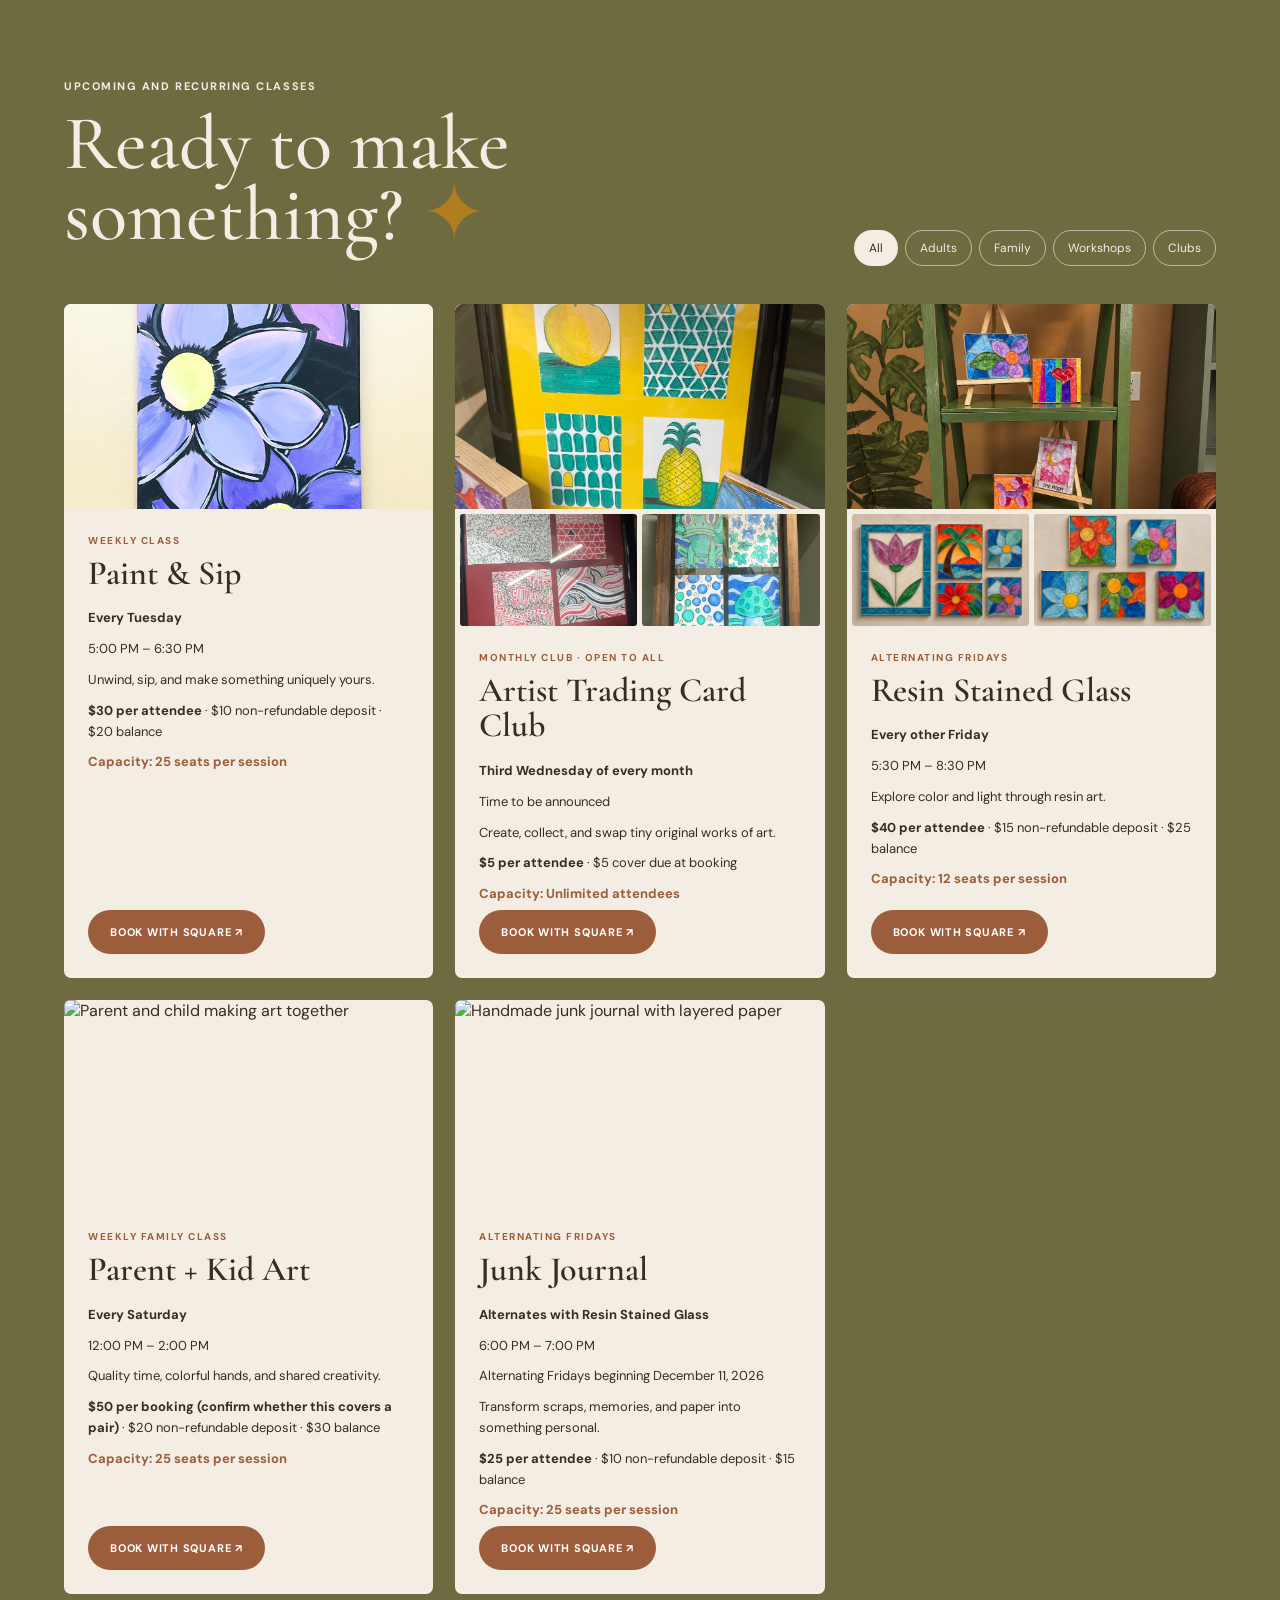
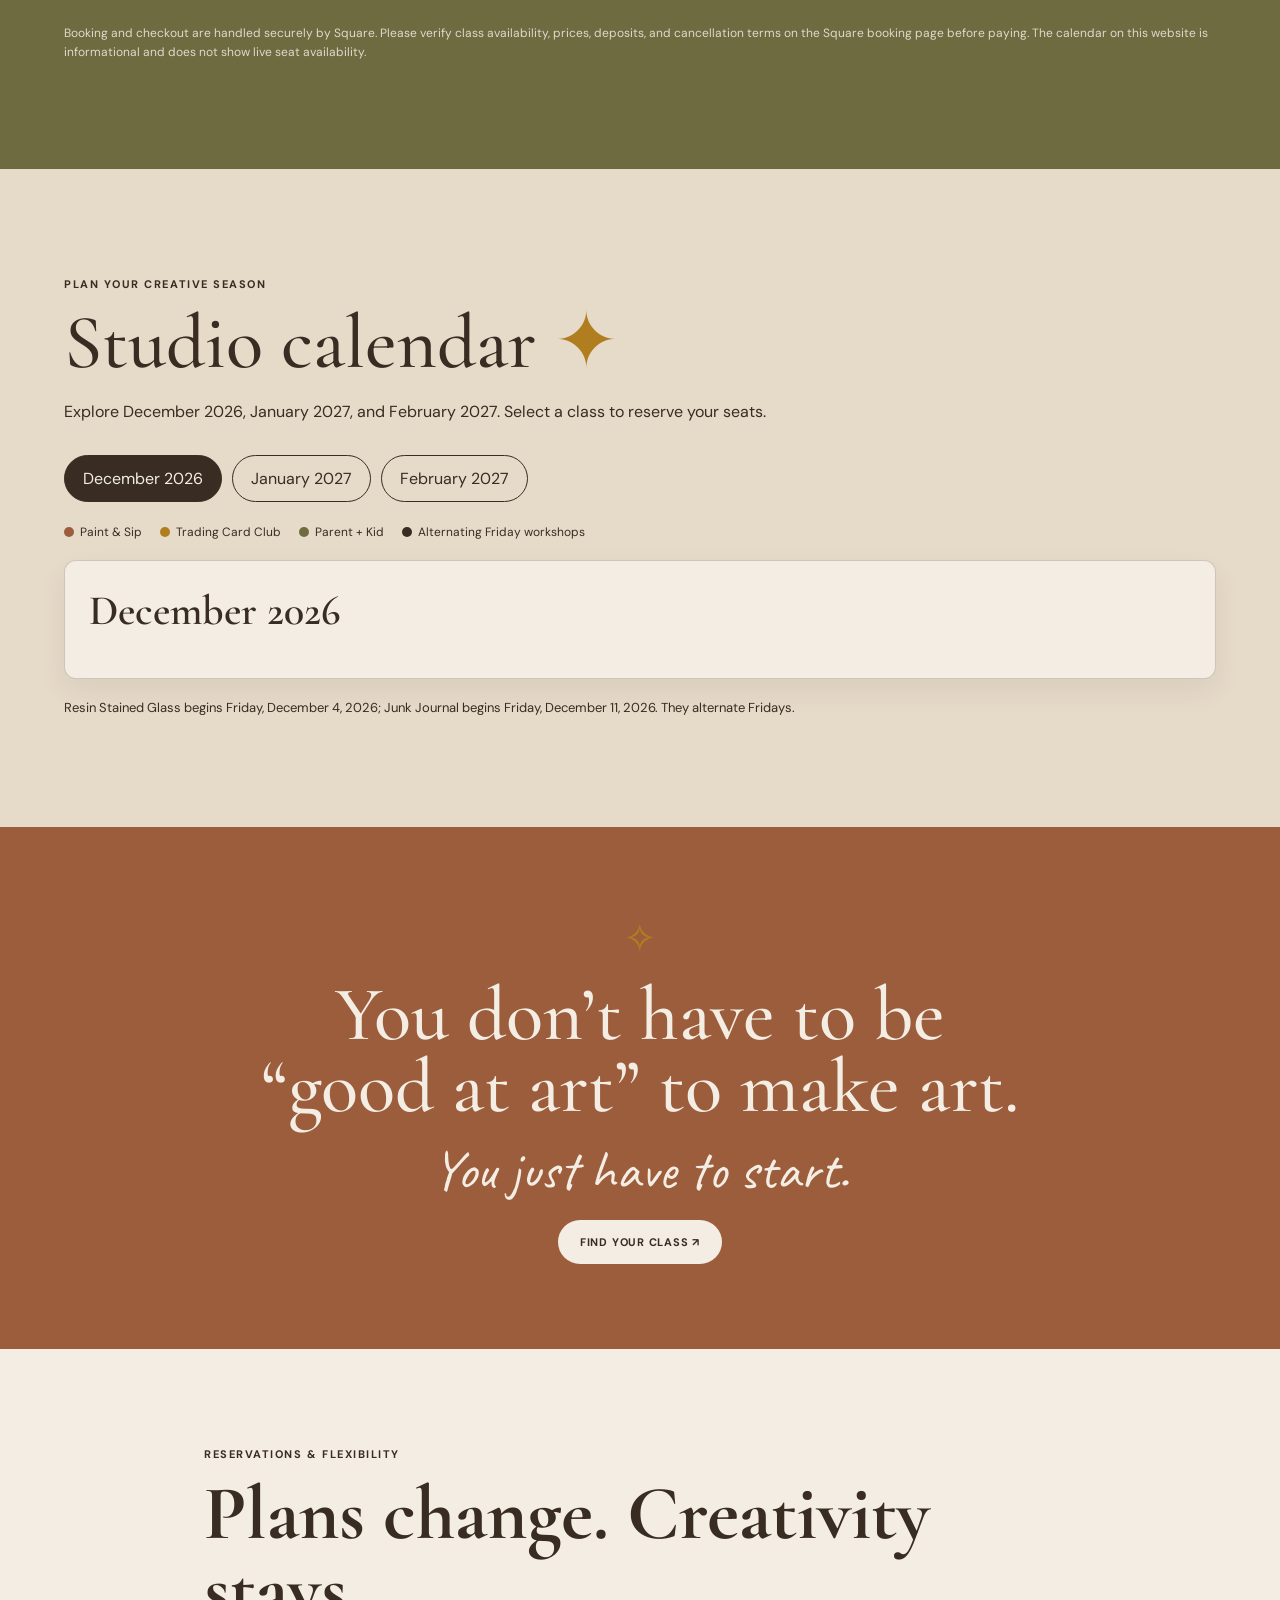
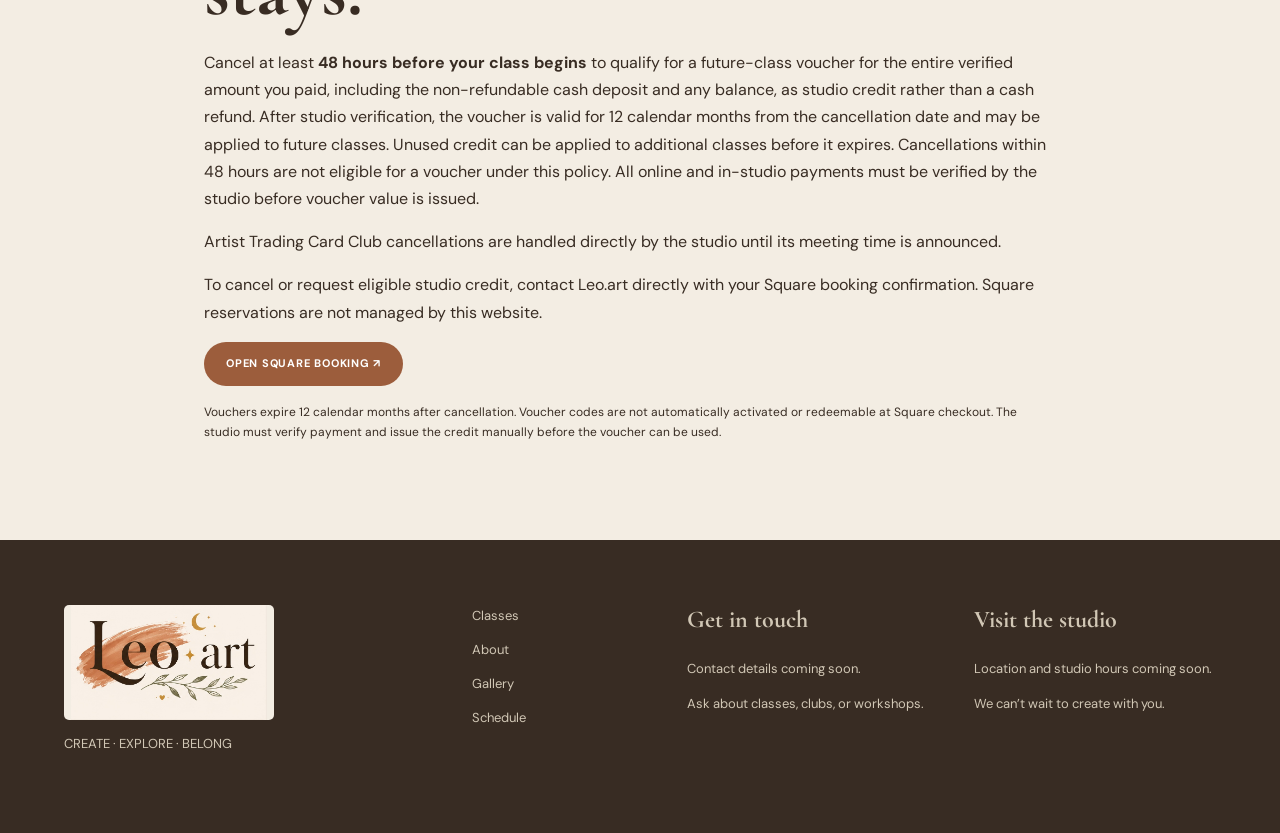
==== commit be8941fe: "Restore complete Leo.art source and images from archive" ====
--- a/index.html
+++ b/index.html
@@ -18,7 +18,7 @@
     <a href="#home" class="brand" aria-label="Leo.art home"><img src="images/leo-art-logo.jpg" alt="Leo.art" width="150" height="88"></a>
     <button class="menu-toggle" aria-label="Open navigation" aria-controls="main-nav" aria-expanded="false">☰</button>
     <nav id="main-nav" class="nav" aria-label="Main navigation">
-      <a href="#classes">Classes</a><a href="#about">About</a><a href="#gallery">Gallery</a><a href="#schedule">Schedule</a><a href="#calendar">Calendar</a><a href="#contact">Contact</a>
+      <a href="#classes">Classes</a><a href="#about">About</a><a href="#gallery">Gallery</a><a href="#studio-memories">Studio Memories</a><a href="#schedule">Schedule</a><a href="#calendar">Calendar</a><a href="#contact">Contact</a>
     </nav>
     <a class="button button-gold header-cta" href="https://app.squareup.com/appointments/book/zdpi3f3oegt2z6/LQR8EGEP7BJPE/start" target="_blank" rel="noopener noreferrer">Book with Square ↗</a>
   </header>
@@ -53,15 +53,30 @@
         <article class="feature-card adult-card"><img src="images/adult-art.jpg" alt="Adult creating a painting" data-fallback="Creative grown-ups"><div><p class="eyebrow">For creative grown-ups</p><h3>Adult Workshops</h3><p>Unwind with Paint & Sip, experiment with resin, or start a junk journal.</p><a href="#schedule">Explore workshops ↗</a></div></article>
       </div>
     </section>
-    <section id="gallery" class="gallery"><div class="wrap"><div class="gallery-head"><h2>LOOK WHAT<br>WE MADE.</h2><p class="script">pretty cool, huh? ↘</p></div><div class="gallery-grid"><img src="images/gallery-1.jpg" alt="Artwork from a creative session" data-fallback="Color & texture"><img src="images/gallery-2.jpg" alt="Handmade art project" data-fallback="Handmade art"><img src="images/gallery-3.jpg" alt="Creative illustration" data-fallback="Little masterpieces"><img src="images/gallery-4.jpg" alt="Studio art supplies and creations" data-fallback="Studio moments"></div><p class="gallery-note">A little peek into the creative world of Leo.art. See the resin class examples below!</p></div></section>
+    <section id="gallery" class="gallery"><div class="wrap"><div class="gallery-head"><h2>LOOK WHAT<br>WE MADE.</h2><p class="script">pretty cool, huh? ↘</p></div><div class="gallery-grid"><img src="images/studio-gallery-wall.jpg" alt="Leo.art studio gallery wall displaying framed portraits, colorful paintings, and floral artwork" loading="lazy"><img src="images/gallery-1.jpg" alt="Artwork from a creative session" data-fallback="Color & texture"><img src="images/gallery-2.jpg" alt="Handmade art project" data-fallback="Handmade art"><img src="images/gallery-3.jpg" alt="Creative illustration" data-fallback="Little masterpieces"><img src="images/gallery-4.jpg" alt="Studio art supplies and creations" data-fallback="Studio moments"></div><p class="gallery-note">A little peek into the creative world of Leo.art. See the resin class examples below!</p></div></section>
+
+    <section id="studio-memories" class="studio-memories"><div class="wrap">
+      <p class="eyebrow">A look inside Leo.art</p><h2>Made together.<br><em>Remembered forever.</em></h2>
+      <p class="memories-intro">A peek at a past creative workshop—from the first brushstroke to the proud final photo. Real people, real projects, and plenty of color.</p>
+      <figure class="memories-feature"><img src="images/workshop-group.jpg" alt="Leo.art workshop participants smiling and holding their finished colorful floral artworks" loading="lazy"><figcaption>Our creative crew and their finished masterpieces ✦</figcaption></figure>
+      <div class="memories-grid" aria-label="Photos from a past Leo.art workshop">
+        <img src="images/workshop-making-1.jpg" alt="Participants creating floral art together at a studio table" loading="lazy">
+        <img src="images/workshop-making-2.jpg" alt="Artists sharing a moment while working on their projects" loading="lazy">
+        <img src="images/workshop-making-3.jpg" alt="Workshop participants carefully adding details to their artworks" loading="lazy">
+        <img src="images/workshop-making-4.jpg" alt="Artists working side by side with materials spread across the table" loading="lazy">
+        <img src="images/workshop-making-5.jpg" alt="Close-up of hands working on art projects during the workshop" loading="lazy">
+      </div>
+      <p class="memories-outro">The best part of making art? Making memories along the way.</p>
+      <a class="button button-terra" href="https://app.squareup.com/appointments/book/zdpi3f3oegt2z6/LQR8EGEP7BJPE/start" target="_blank" rel="noopener noreferrer">Join a future class ↗</a>
+    </div></section>
     <section id="story" class="story wrap"><div class="story-photo"><img src="images/artist.jpg" alt="Leo.art studio artist" data-fallback="Meet the artist"></div><div><p class="eyebrow">About Leo.art</p><h2>A studio for<br>curious minds.</h2><p>We believe creativity belongs to everyone. Whether you’re picking up a brush for the first time or returning to an old passion, there’s a place for you at the table.</p><a class="button button-gold" href="#contact">Say hello</a></div></section>
     <section id="schedule" class="schedule"><div class="wrap"><div class="schedule-heading"><div><p class="eyebrow">Upcoming and recurring classes</p><h2>Ready to make<br>something? <span>✦</span></h2></div><div class="filters" role="group" aria-label="Filter classes"><button type="button" class="filter active" data-filter="all" aria-pressed="true">All</button><button type="button" class="filter" data-filter="adults" aria-pressed="false">Adults</button><button type="button" class="filter" data-filter="kids" aria-pressed="false">Family</button><button type="button" class="filter" data-filter="workshops" aria-pressed="false">Workshops</button><button type="button" class="filter" data-filter="clubs" aria-pressed="false">Clubs</button></div></div>
         <div class="schedule-grid">
           <article class="course" data-category="adults workshops" id="paint-sip"><img src="images/paint-and-sip.jpg" alt="Purple and lavender floral canvas painting featured in the first Paint and Sip class"><div class="course-content"><p class="course-type">WEEKLY CLASS</p><h3>Paint & Sip</h3><p><strong>Every Tuesday</strong></p><p>5:00 PM – 6:30 PM</p><p>Unwind, sip, and make something uniquely yours.</p><p class="course-price"><strong>$30 per attendee</strong> · $10 non-refundable deposit · $20 balance</p><p class="capacity-note">Capacity: 25 seats per session</p><button type="button" class="button button-terra book-trigger" data-class="paint-sip">Book with Square ↗</button></div></article>
-          <article class="course" data-category="clubs" id="trading-cards"><img src="images/artist-trading-cards.jpg" alt="Miniature artist trading cards" data-fallback="Trading Card Club"><div class="course-content"><p class="course-type">MONTHLY CLUB · OPEN TO ALL</p><h3>Artist Trading Card Club</h3><p><strong>Third Wednesday of every month</strong></p><p>Time to be announced</p><p>Create, collect, and swap tiny original works of art.</p><p class="course-price"><strong>$5 per attendee</strong> · $5 cover due at booking</p><p class="capacity-note">Capacity: Unlimited attendees</p><button type="button" class="button button-terra book-trigger" data-class="trading-cards">Book with Square ↗</button></div></article>
+          <article class="course" data-category="clubs" id="trading-cards"><img src="images/atc-club-8661.jpg" alt="Artist trading card display with colorful mini illustrations on yellow backing"><div class="atc-photo-strip" aria-label="Artist Trading Card Club artwork examples"><img src="images/atc-club-8660.jpg" alt="Four red, black and white artist trading card designs" loading="lazy"><img src="images/atc-club-8659.jpg" alt="Four blue and teal artist trading cards with a frog, flowers, circles and mushroom" loading="lazy"></div><div class="course-content"><p class="course-type">MONTHLY CLUB · OPEN TO ALL</p><h3>Artist Trading Card Club</h3><p><strong>Third Wednesday of every month</strong></p><p>Time to be announced</p><p>Create, collect, and swap tiny original works of art.</p><p class="course-price"><strong>$5 per attendee</strong> · $5 cover due at booking</p><p class="capacity-note">Capacity: Unlimited attendees</p><button type="button" class="button button-terra book-trigger" data-class="trading-cards">Book with Square ↗</button></div></article>
           <article class="course" data-category="adults workshops" id="resin"><img src="images/resin-class-1.jpg" alt="Colorful resin stained glass pieces displayed on a green shelf"><div class="resin-photo-strip" aria-label="Resin stained glass class artwork examples"><img src="images/resin-class-2.jpg" alt="Five colorful resin stained glass floral artworks" loading="lazy"><img src="images/resin-class-3.jpg" alt="Five resin stained glass flower designs" loading="lazy"></div><div class="course-content"><p class="course-type">ALTERNATING FRIDAYS</p><h3>Resin Stained Glass</h3><p><strong>Every other Friday</strong></p><p>5:30 PM – 8:30 PM</p><p>Explore color and light through resin art.</p><p class="course-price"><strong>$40 per attendee</strong> · $15 non-refundable deposit · $25 balance</p><p class="capacity-note">Capacity: 12 seats per session</p><button type="button" class="button button-terra book-trigger" data-class="resin">Book with Square ↗</button></div></article>
           <article class="course" data-category="kids workshops" id="parent-kid"><img src="images/parent-kid-art.jpg" alt="Parent and child making art together" data-fallback="Parent + Kid Art"><div class="course-content"><p class="course-type">WEEKLY FAMILY CLASS</p><h3>Parent + Kid Art</h3><p><strong>Every Saturday</strong></p><p>12:00 PM – 2:00 PM</p><p>Quality time, colorful hands, and shared creativity.</p><p class="course-price"><strong>$50 per booking (confirm whether this covers a pair)</strong> · $20 non-refundable deposit · $30 balance</p><p class="capacity-note">Capacity: 25 seats per session</p><button type="button" class="button button-terra book-trigger" data-class="parent-kid">Book with Square ↗</button></div></article>
-          <article class="course" data-category="adults workshops" id="junk-collage"><img src="images/junk-collage.jpg" alt="Handmade junk collage with layered paper" data-fallback="Junk Collage"><div class="course-content"><p class="course-type">ALTERNATING FRIDAYS</p><h3>Junk Journal</h3><p><strong>Alternates with Resin Stained Glass</strong></p><p>6:00 PM – 7:00 PM</p><p>Alternating Fridays beginning December 11, 2026</p><p>Transform scraps, memories, and paper into something personal.</p><p class="course-price"><strong>$25 per attendee</strong> · $10 non-refundable deposit · $15 balance</p><p class="capacity-note">Capacity: 25 seats per session</p><button type="button" class="button button-terra book-trigger" data-class="junk-journal">Book with Square ↗</button></div></article>
+          <article class="course" data-category="adults workshops" id="junk-journal"><img src="images/junk-journaling.jpg" alt="Handmade junk journal with layered paper" data-fallback="Junk Journaling"><div class="course-content"><p class="course-type">ALTERNATING FRIDAYS</p><h3>Junk Journal</h3><p><strong>Alternates with Resin Stained Glass</strong></p><p>6:00 PM – 7:00 PM</p><p>Alternating Fridays beginning December 11, 2026</p><p>Transform scraps, memories, and paper into something personal.</p><p class="course-price"><strong>$25 per attendee</strong> · $10 non-refundable deposit · $15 balance</p><p class="capacity-note">Capacity: 25 seats per session</p><button type="button" class="button button-terra book-trigger" data-class="junk-journal">Book with Square ↗</button></div></article>
         </div>
         <p class="schedule-footnote">Booking and checkout are handled securely by Square. Please verify class availability, prices, deposits, and cancellation terms on the Square booking page before paying. The calendar on this website is informational and does not show live seat availability.</p>
       </div></section>
--- a/styles.css
+++ b/styles.css
@@ -31,3 +31,14 @@
 .cancel-form{display:grid;gap:14px;max-width:540px;padding:26px;background:#e4d9c7;border-radius:12px;margin:28px 0}.cancel-form h3{margin:0;font-family:var(--serif);font-size:30px}.cancel-form label{display:grid;gap:7px;font-size:14px}.cancel-form input{min-height:44px;border:1px solid #a99d8c;border-radius:5px;padding:10px;font:inherit}.cancel-form button{justify-self:start}
 
 .course-price{margin:12px 0;font-size:14px;line-height:1.5;color:var(--charcoal)}.course-price strong{font-weight:700}#booking-price-breakdown{padding:12px;background:#f3ede3;border-left:4px solid #9c5d3c;line-height:1.6}
+
+/* Artist Trading Card Club real artwork gallery */
+.atc-photo-strip{display:grid;grid-template-columns:1fr 1fr;gap:5px;padding:5px 5px 0;background:var(--paper)}
+.atc-photo-strip img{width:100%;height:112px;object-fit:cover;border-radius:3px}
+@media(max-width:520px){.atc-photo-strip img{height:140px}}
+
+/* Past workshop / studio memories gallery */
+.studio-memories{padding:90px 0;background:#f3ede3;color:#382c23}.studio-memories h2{font-family:var(--serif);font-size:clamp(50px,6vw,88px);line-height:.96;font-weight:500;margin:16px 0}.studio-memories h2 em{color:var(--terra);font-weight:400}.memories-intro{max-width:650px;line-height:1.8}.memories-feature{margin:36px 0 24px}.memories-feature img{width:100%;max-height:650px;object-fit:cover;border:10px solid #e6dac9;border-radius:5px}.memories-feature figcaption{font-family:var(--script);font-size:27px;text-align:center;margin-top:12px}.memories-grid{display:grid;grid-template-columns:repeat(3,minmax(0,1fr));gap:16px}.memories-grid img{width:100%;height:275px;object-fit:cover;border:7px solid #e6dac9;border-radius:4px}.memories-grid img:first-child{grid-column:span 2;height:340px}.memories-grid img:nth-child(2){height:340px}.memories-outro{font-family:var(--script);font-size:30px;margin:32px 0 20px}@media(max-width:760px){.memories-grid{grid-template-columns:repeat(2,minmax(0,1fr))}.memories-grid img,.memories-grid img:first-child,.memories-grid img:nth-child(2){height:210px}.memories-grid img:first-child{grid-column:span 2;height:270px}}
+
+/* New studio artwork gallery photo */
+.gallery-grid img[src="images/studio-gallery-wall.jpg"] { object-fit: cover; object-position: center; }
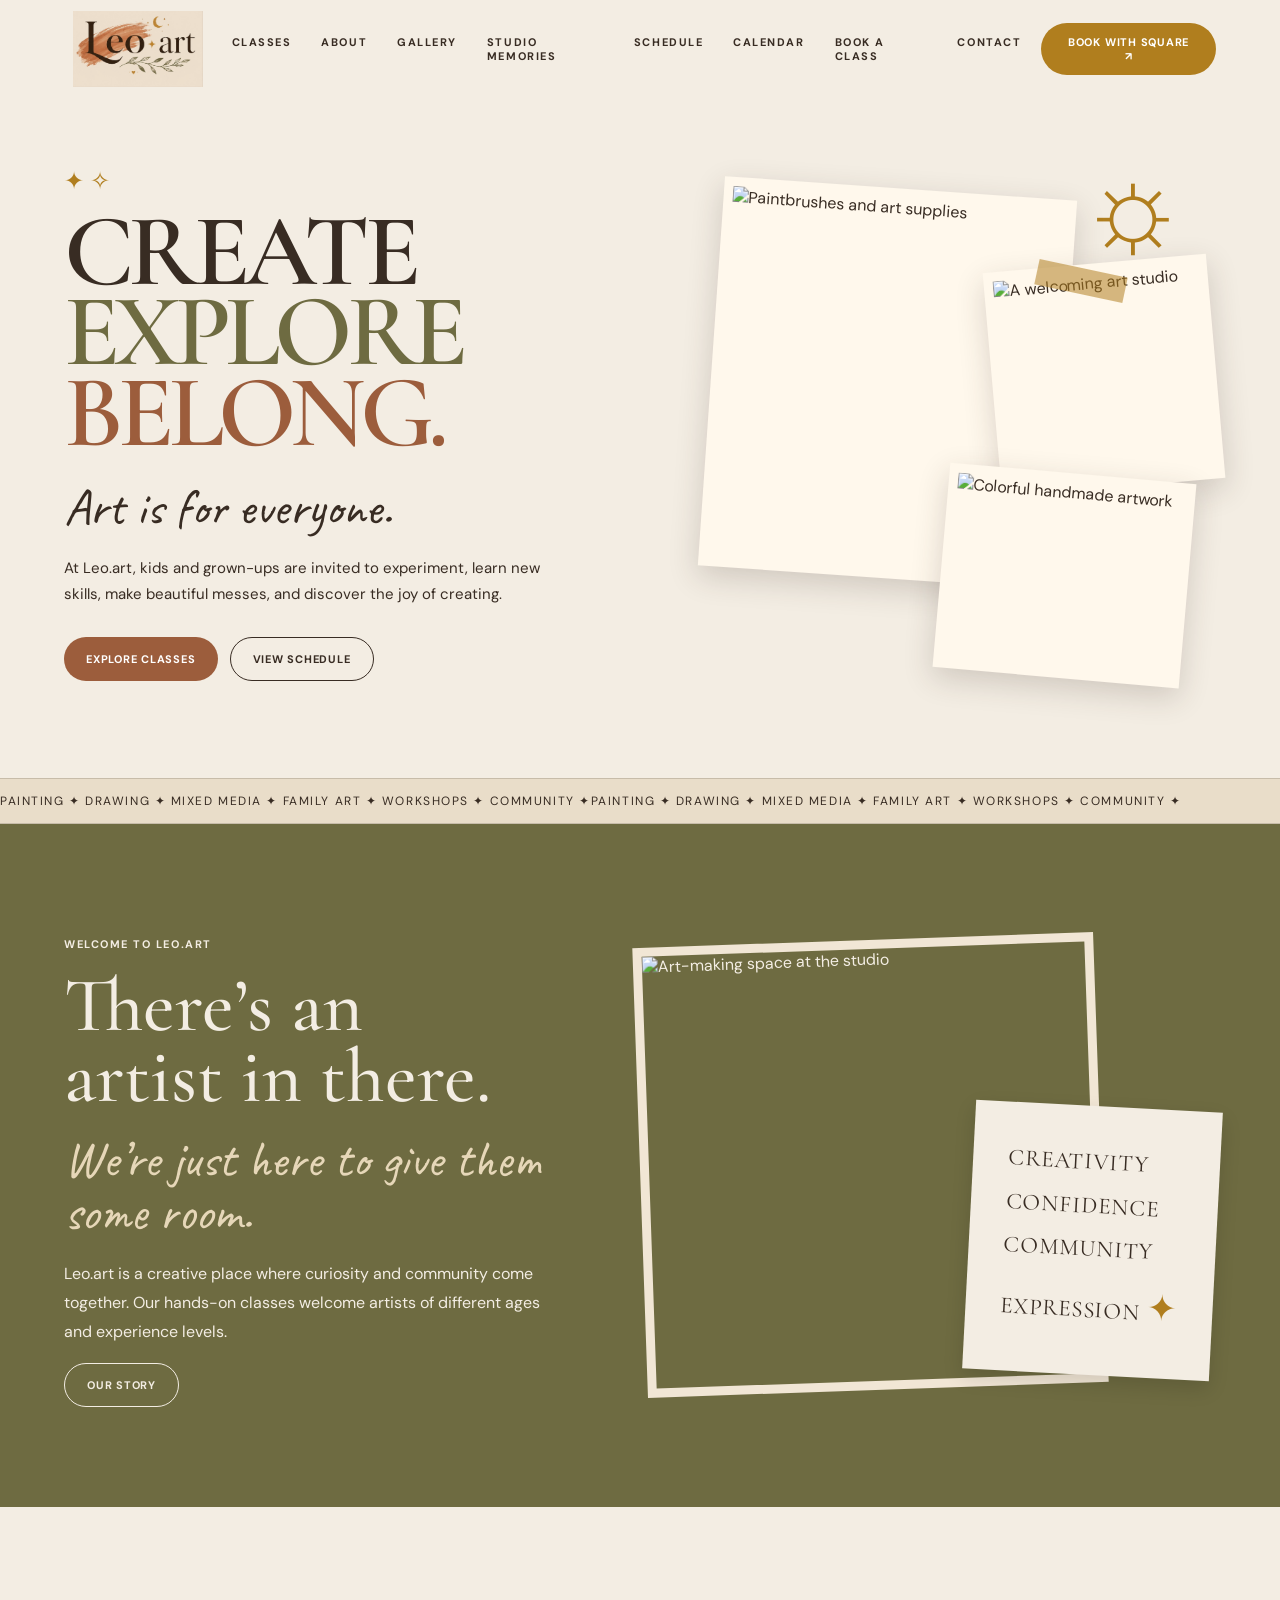
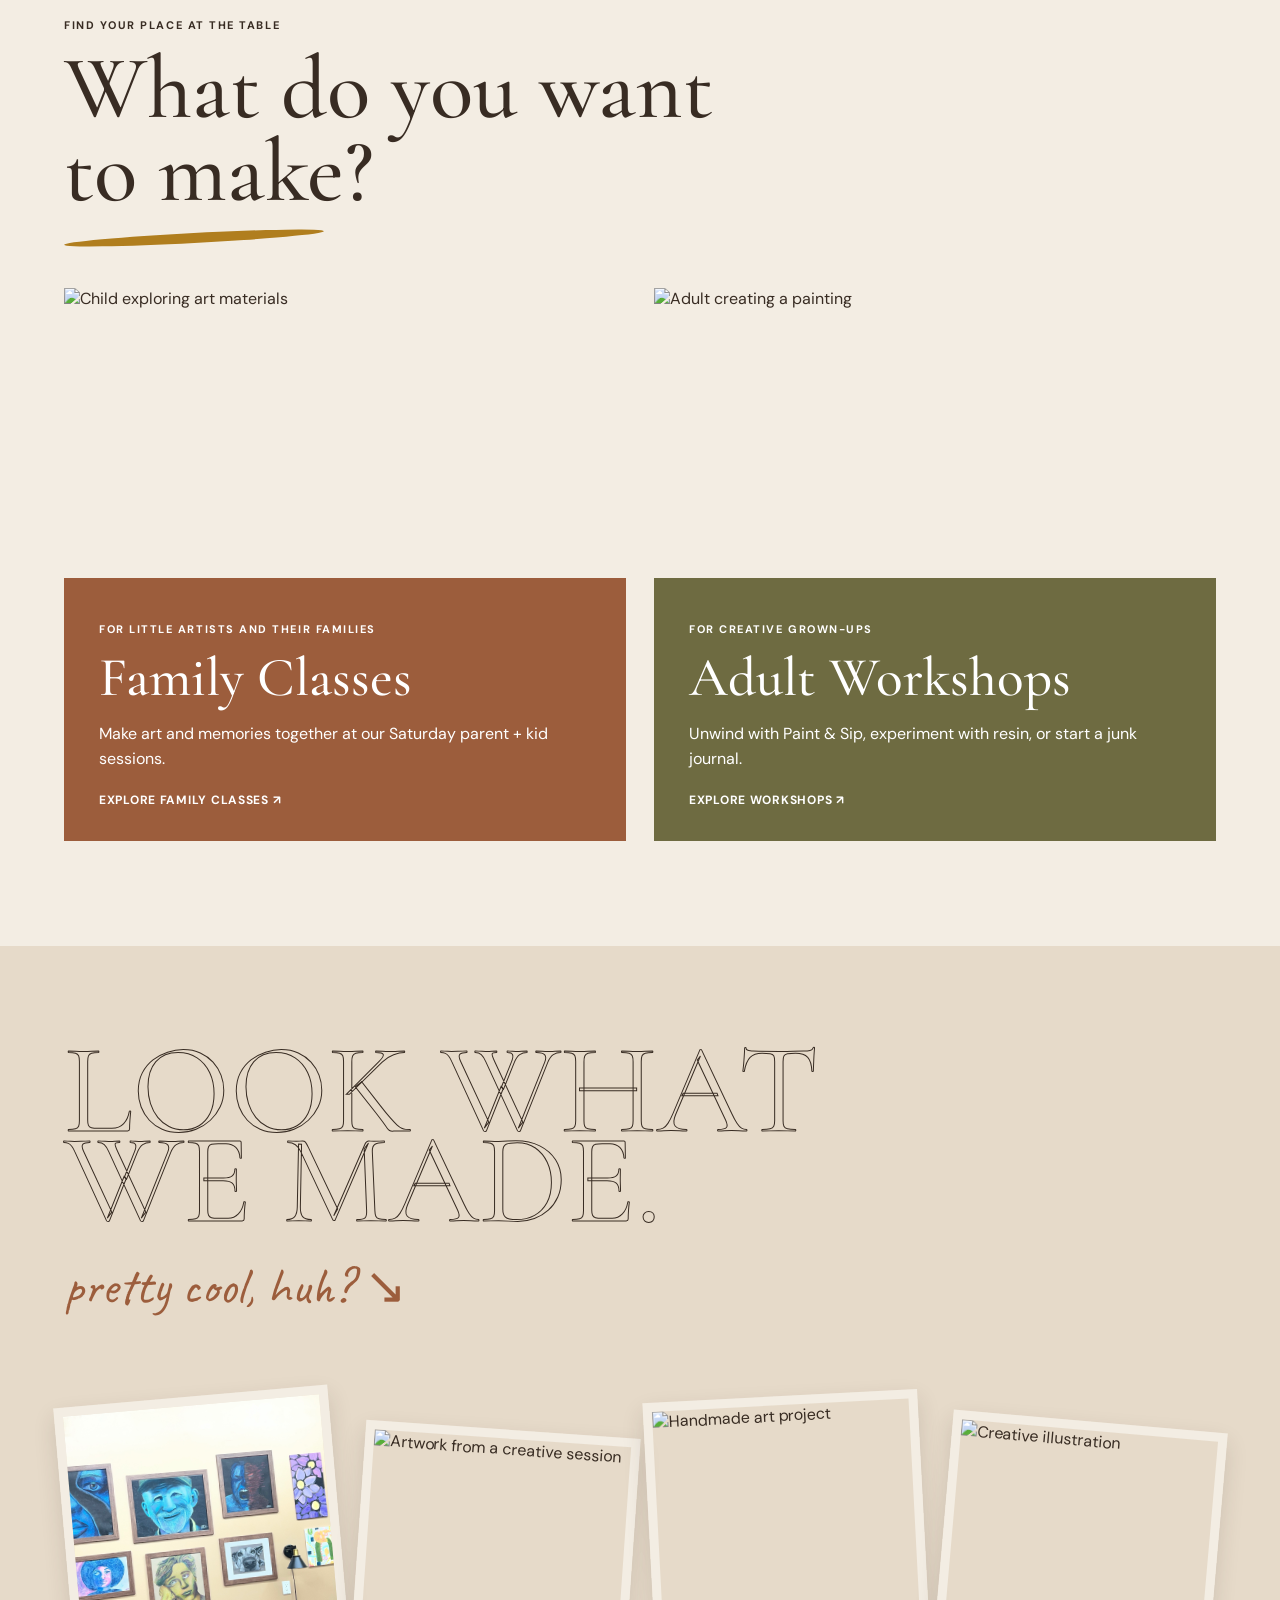
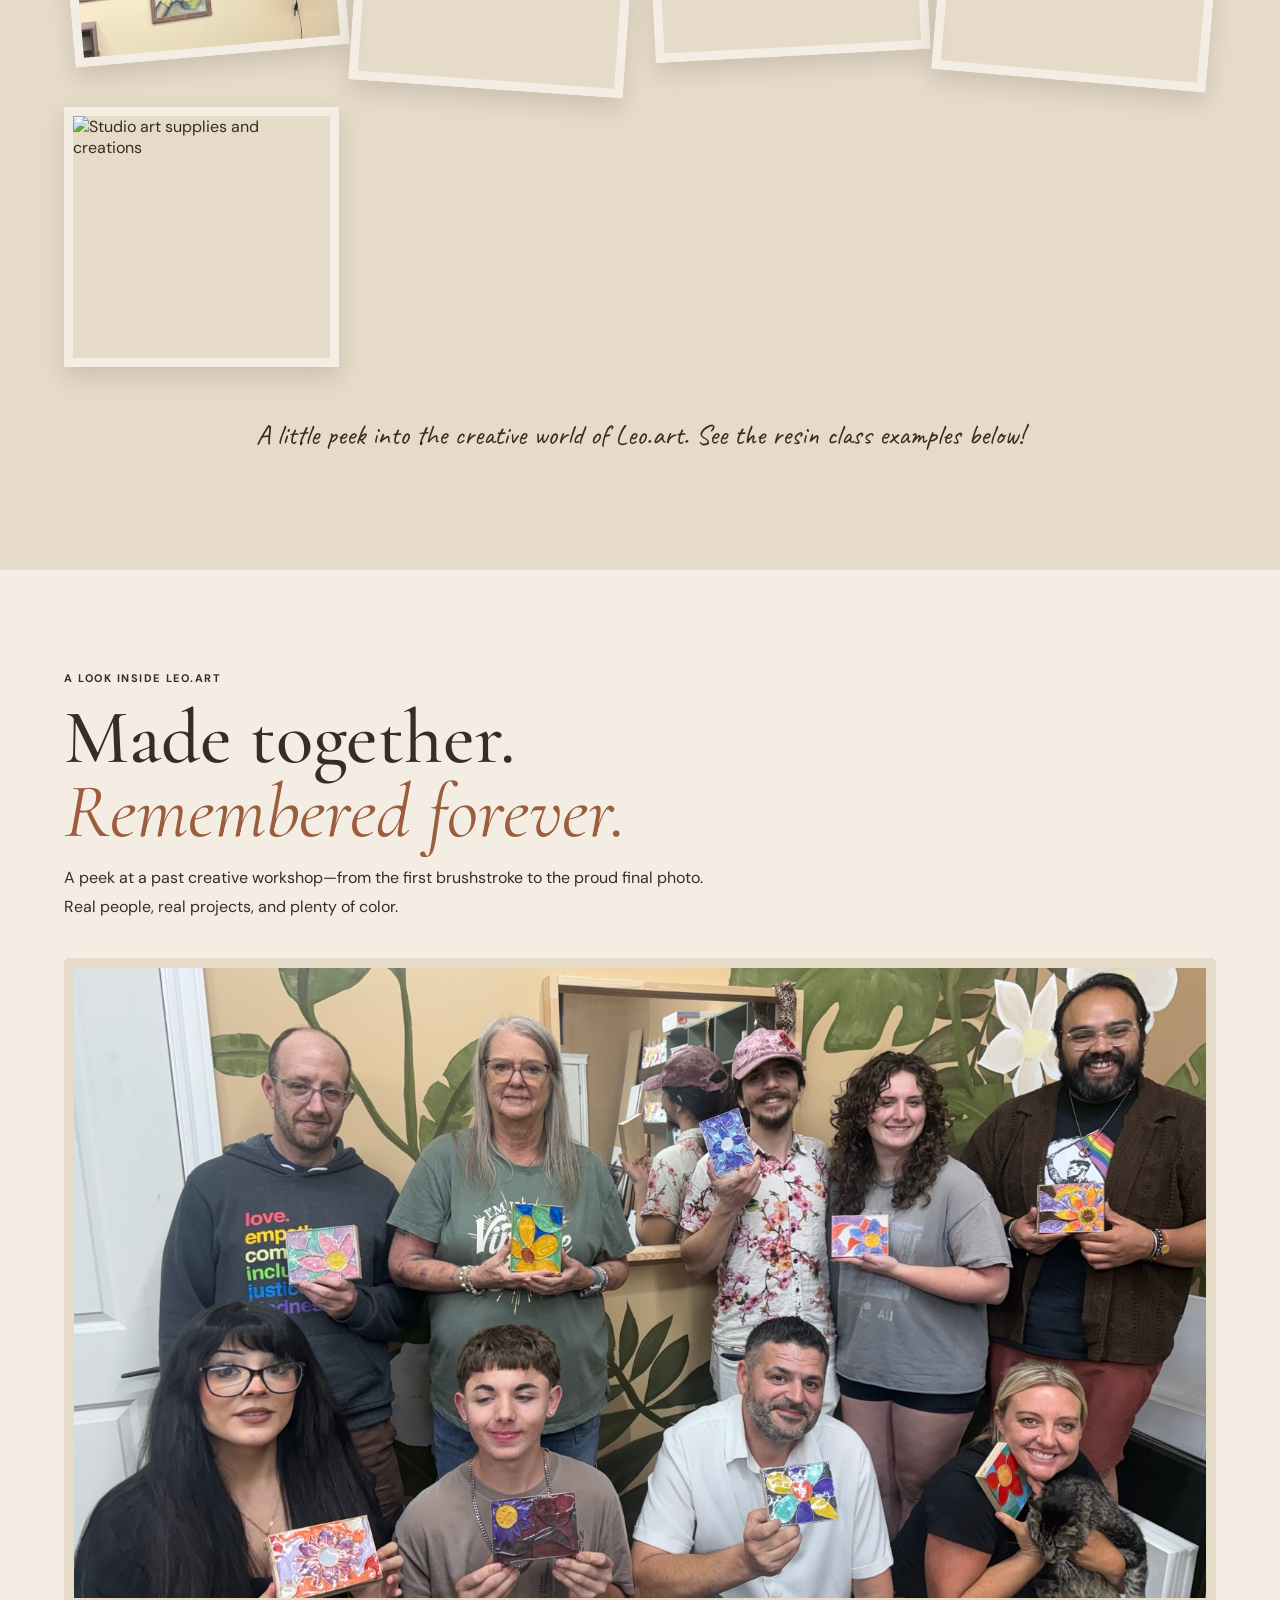
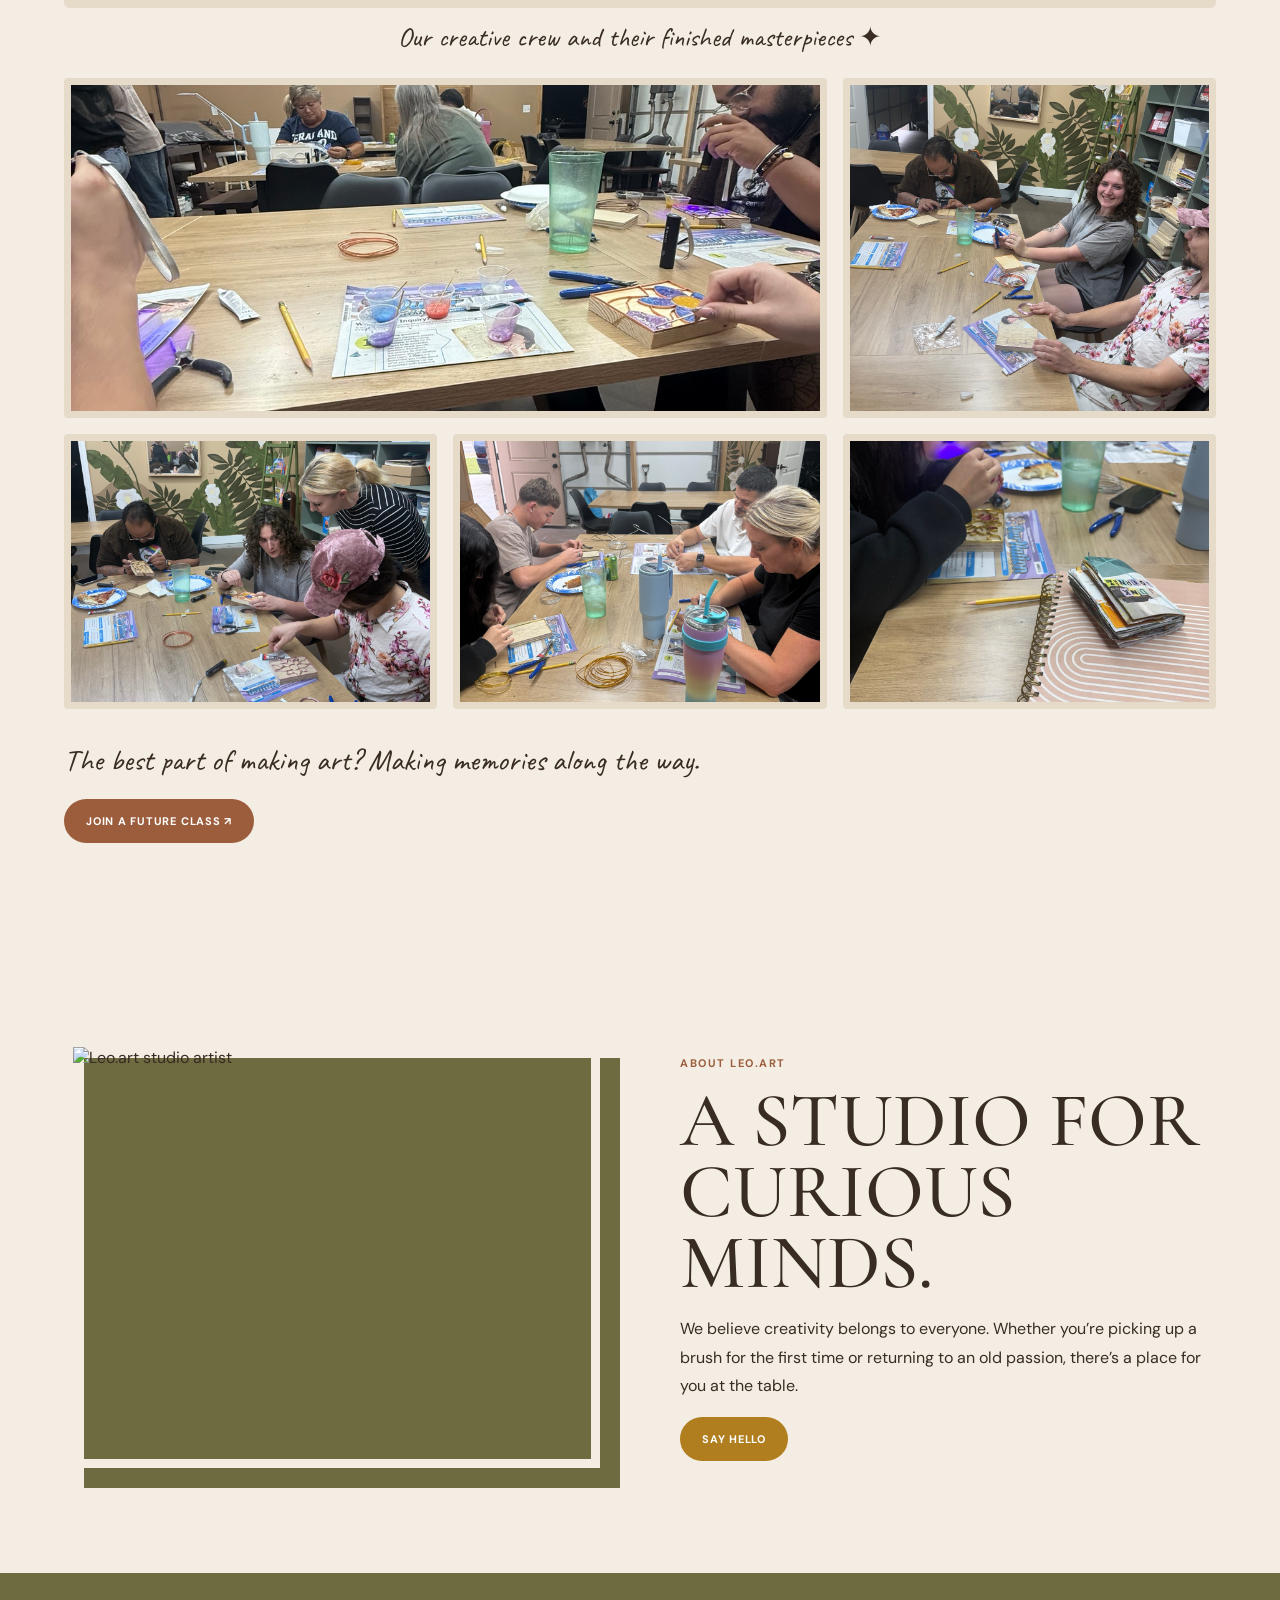
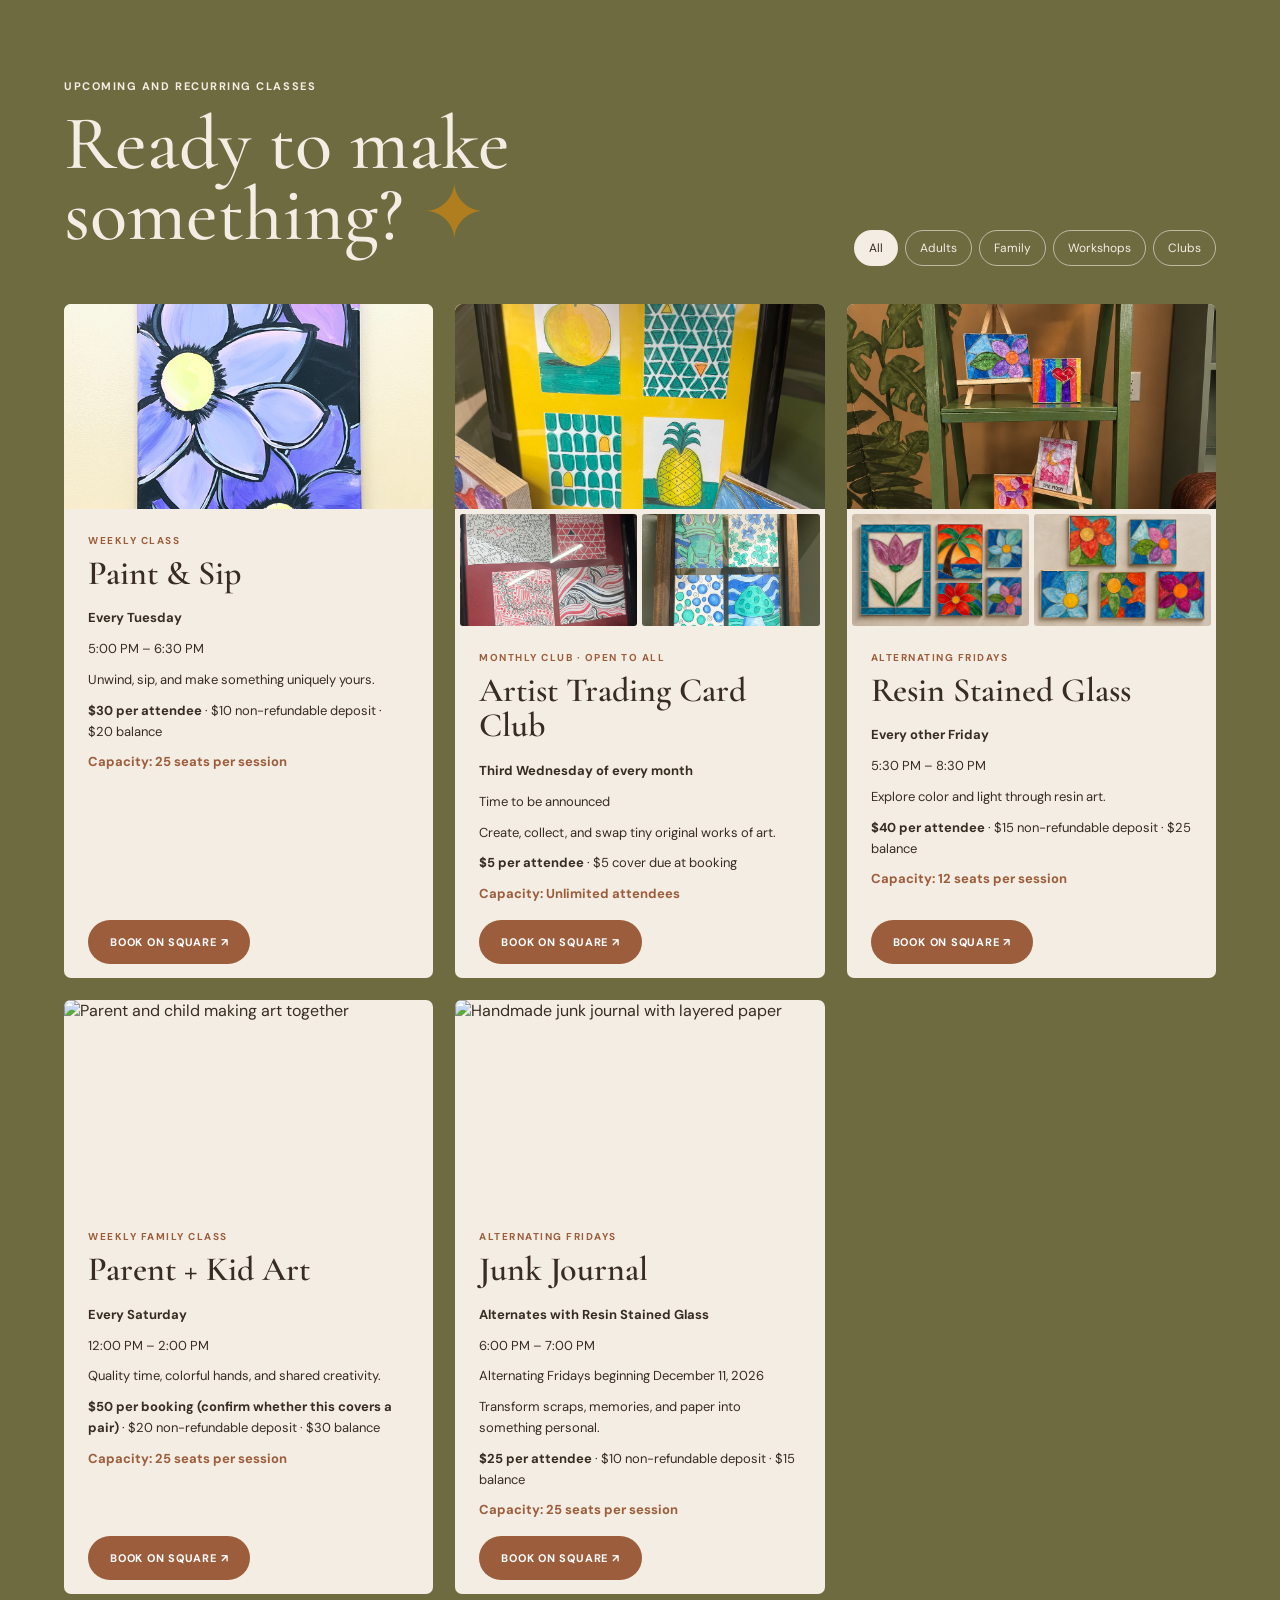
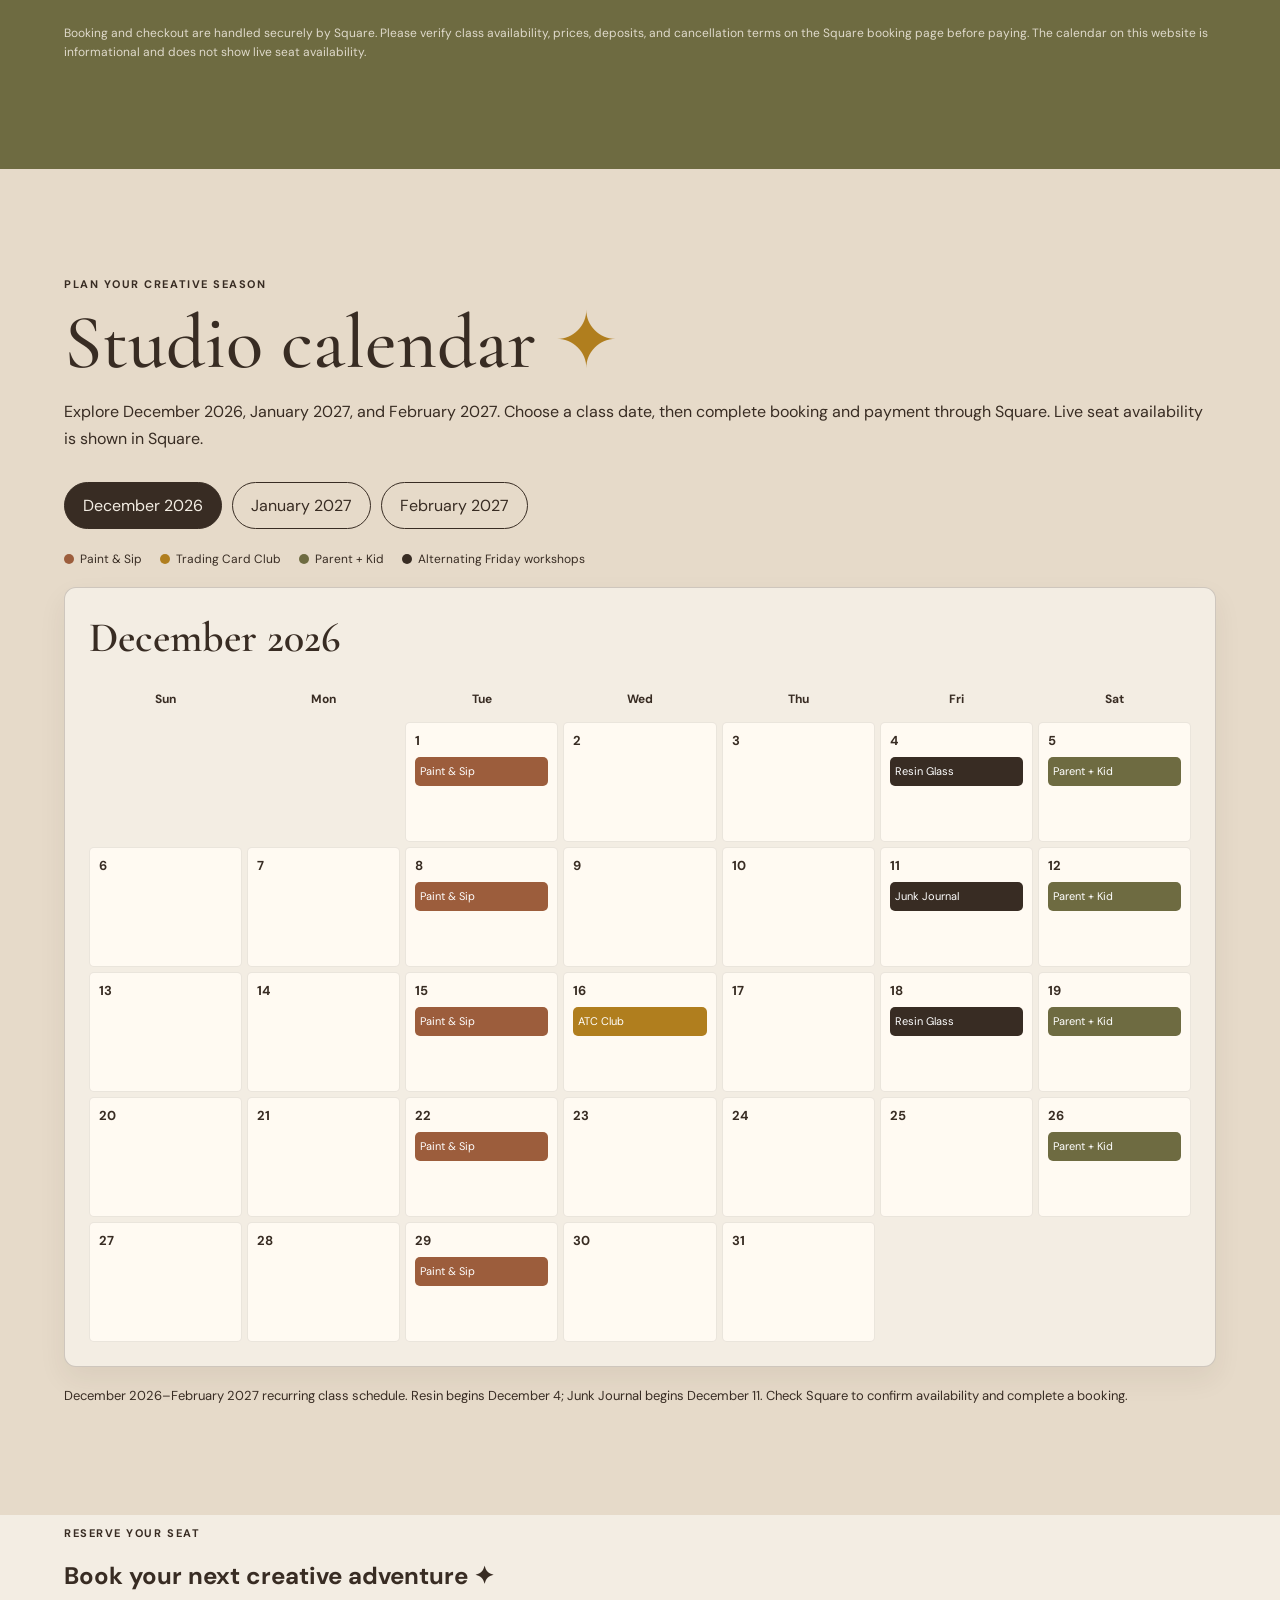
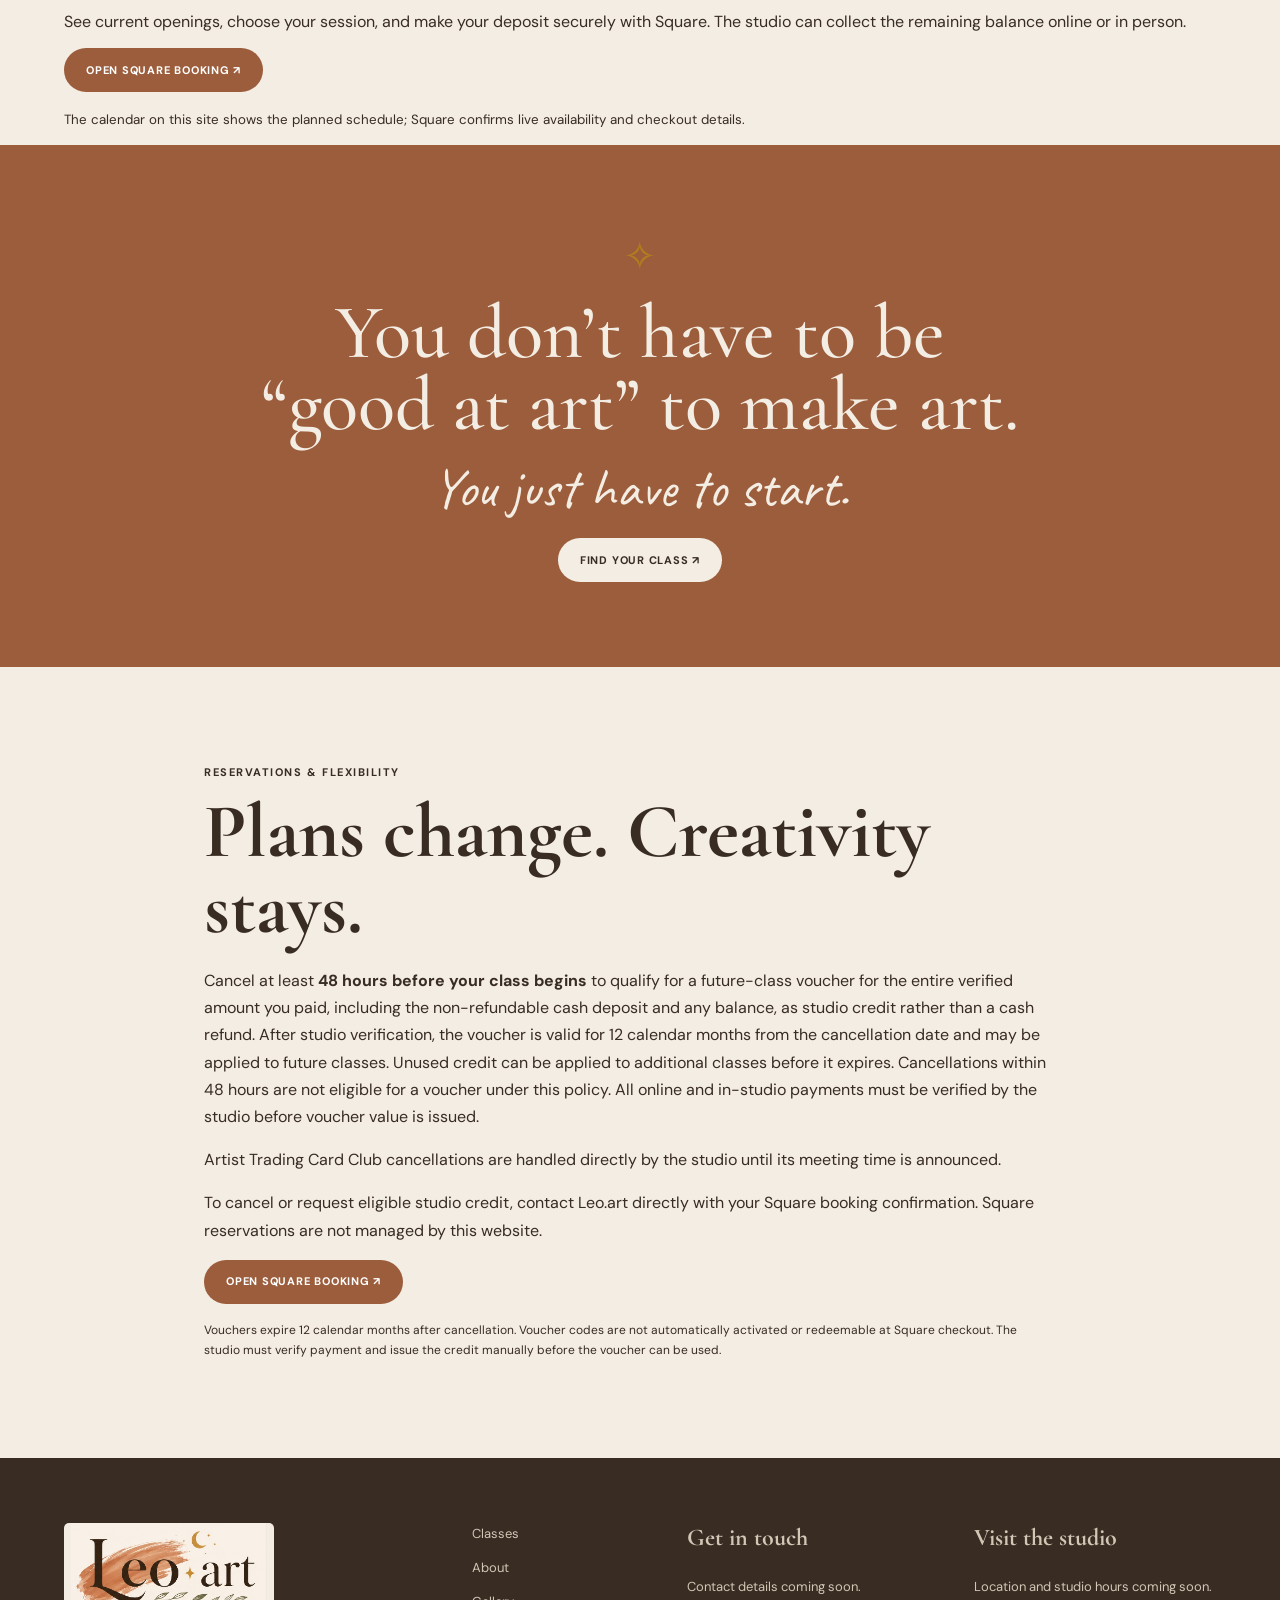
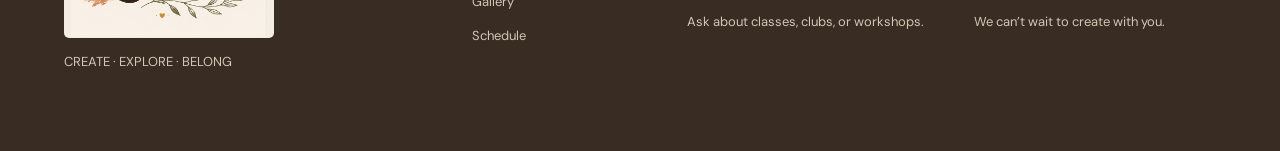
==== commit 7ceded20: "Add secure Square booking links and dedicated checkout section" ====
--- a/index.html
+++ b/index.html
@@ -18,7 +18,7 @@
     <a href="#home" class="brand" aria-label="Leo.art home"><img src="images/leo-art-logo.jpg" alt="Leo.art" width="150" height="88"></a>
     <button class="menu-toggle" aria-label="Open navigation" aria-controls="main-nav" aria-expanded="false">☰</button>
     <nav id="main-nav" class="nav" aria-label="Main navigation">
-      <a href="#classes">Classes</a><a href="#about">About</a><a href="#gallery">Gallery</a><a href="#studio-memories">Studio Memories</a><a href="#schedule">Schedule</a><a href="#calendar">Calendar</a><a href="#contact">Contact</a>
+      <a href="#classes">Classes</a><a href="#about">About</a><a href="#gallery">Gallery</a><a href="#studio-memories">Studio Memories</a><a href="#schedule">Schedule</a><a href="#calendar">Calendar</a><a href="#book">Book a Class</a><a href="#contact">Contact</a>
     </nav>
     <a class="button button-gold header-cta" href="https://app.squareup.com/appointments/book/zdpi3f3oegt2z6/LQR8EGEP7BJPE/start" target="_blank" rel="noopener noreferrer">Book with Square ↗</a>
   </header>
@@ -72,18 +72,18 @@
     <section id="story" class="story wrap"><div class="story-photo"><img src="images/artist.jpg" alt="Leo.art studio artist" data-fallback="Meet the artist"></div><div><p class="eyebrow">About Leo.art</p><h2>A studio for<br>curious minds.</h2><p>We believe creativity belongs to everyone. Whether you’re picking up a brush for the first time or returning to an old passion, there’s a place for you at the table.</p><a class="button button-gold" href="#contact">Say hello</a></div></section>
     <section id="schedule" class="schedule"><div class="wrap"><div class="schedule-heading"><div><p class="eyebrow">Upcoming and recurring classes</p><h2>Ready to make<br>something? <span>✦</span></h2></div><div class="filters" role="group" aria-label="Filter classes"><button type="button" class="filter active" data-filter="all" aria-pressed="true">All</button><button type="button" class="filter" data-filter="adults" aria-pressed="false">Adults</button><button type="button" class="filter" data-filter="kids" aria-pressed="false">Family</button><button type="button" class="filter" data-filter="workshops" aria-pressed="false">Workshops</button><button type="button" class="filter" data-filter="clubs" aria-pressed="false">Clubs</button></div></div>
         <div class="schedule-grid">
-          <article class="course" data-category="adults workshops" id="paint-sip"><img src="images/paint-and-sip.jpg" alt="Purple and lavender floral canvas painting featured in the first Paint and Sip class"><div class="course-content"><p class="course-type">WEEKLY CLASS</p><h3>Paint & Sip</h3><p><strong>Every Tuesday</strong></p><p>5:00 PM – 6:30 PM</p><p>Unwind, sip, and make something uniquely yours.</p><p class="course-price"><strong>$30 per attendee</strong> · $10 non-refundable deposit · $20 balance</p><p class="capacity-note">Capacity: 25 seats per session</p><button type="button" class="button button-terra book-trigger" data-class="paint-sip">Book with Square ↗</button></div></article>
-          <article class="course" data-category="clubs" id="trading-cards"><img src="images/atc-club-8661.jpg" alt="Artist trading card display with colorful mini illustrations on yellow backing"><div class="atc-photo-strip" aria-label="Artist Trading Card Club artwork examples"><img src="images/atc-club-8660.jpg" alt="Four red, black and white artist trading card designs" loading="lazy"><img src="images/atc-club-8659.jpg" alt="Four blue and teal artist trading cards with a frog, flowers, circles and mushroom" loading="lazy"></div><div class="course-content"><p class="course-type">MONTHLY CLUB · OPEN TO ALL</p><h3>Artist Trading Card Club</h3><p><strong>Third Wednesday of every month</strong></p><p>Time to be announced</p><p>Create, collect, and swap tiny original works of art.</p><p class="course-price"><strong>$5 per attendee</strong> · $5 cover due at booking</p><p class="capacity-note">Capacity: Unlimited attendees</p><button type="button" class="button button-terra book-trigger" data-class="trading-cards">Book with Square ↗</button></div></article>
-          <article class="course" data-category="adults workshops" id="resin"><img src="images/resin-class-1.jpg" alt="Colorful resin stained glass pieces displayed on a green shelf"><div class="resin-photo-strip" aria-label="Resin stained glass class artwork examples"><img src="images/resin-class-2.jpg" alt="Five colorful resin stained glass floral artworks" loading="lazy"><img src="images/resin-class-3.jpg" alt="Five resin stained glass flower designs" loading="lazy"></div><div class="course-content"><p class="course-type">ALTERNATING FRIDAYS</p><h3>Resin Stained Glass</h3><p><strong>Every other Friday</strong></p><p>5:30 PM – 8:30 PM</p><p>Explore color and light through resin art.</p><p class="course-price"><strong>$40 per attendee</strong> · $15 non-refundable deposit · $25 balance</p><p class="capacity-note">Capacity: 12 seats per session</p><button type="button" class="button button-terra book-trigger" data-class="resin">Book with Square ↗</button></div></article>
-          <article class="course" data-category="kids workshops" id="parent-kid"><img src="images/parent-kid-art.jpg" alt="Parent and child making art together" data-fallback="Parent + Kid Art"><div class="course-content"><p class="course-type">WEEKLY FAMILY CLASS</p><h3>Parent + Kid Art</h3><p><strong>Every Saturday</strong></p><p>12:00 PM – 2:00 PM</p><p>Quality time, colorful hands, and shared creativity.</p><p class="course-price"><strong>$50 per booking (confirm whether this covers a pair)</strong> · $20 non-refundable deposit · $30 balance</p><p class="capacity-note">Capacity: 25 seats per session</p><button type="button" class="button button-terra book-trigger" data-class="parent-kid">Book with Square ↗</button></div></article>
-          <article class="course" data-category="adults workshops" id="junk-journal"><img src="images/junk-journaling.jpg" alt="Handmade junk journal with layered paper" data-fallback="Junk Journaling"><div class="course-content"><p class="course-type">ALTERNATING FRIDAYS</p><h3>Junk Journal</h3><p><strong>Alternates with Resin Stained Glass</strong></p><p>6:00 PM – 7:00 PM</p><p>Alternating Fridays beginning December 11, 2026</p><p>Transform scraps, memories, and paper into something personal.</p><p class="course-price"><strong>$25 per attendee</strong> · $10 non-refundable deposit · $15 balance</p><p class="capacity-note">Capacity: 25 seats per session</p><button type="button" class="button button-terra book-trigger" data-class="junk-journal">Book with Square ↗</button></div></article>
+          <article class="course" data-category="adults workshops" id="paint-sip"><img src="images/paint-and-sip.jpg" alt="Purple and lavender floral canvas painting featured in the first Paint and Sip class"><div class="course-content"><p class="course-type">WEEKLY CLASS</p><h3>Paint & Sip</h3><p><strong>Every Tuesday</strong></p><p>5:00 PM – 6:30 PM</p><p>Unwind, sip, and make something uniquely yours.</p><p class="course-price"><strong>$30 per attendee</strong> · $10 non-refundable deposit · $20 balance</p><p class="capacity-note">Capacity: 25 seats per session</p><a class="button button-terra" href="https://app.squareup.com/appointments/book/zdpi3f3oegt2z6/LQR8EGEP7BJPE/start" target="_blank" rel="noopener noreferrer">Book on Square ↗</a></div></article>
+          <article class="course" data-category="clubs" id="trading-cards"><img src="images/atc-club-8661.jpg" alt="Artist trading card display with colorful mini illustrations on yellow backing"><div class="atc-photo-strip" aria-label="Artist Trading Card Club artwork examples"><img src="images/atc-club-8660.jpg" alt="Four red, black and white artist trading card designs" loading="lazy"><img src="images/atc-club-8659.jpg" alt="Four blue and teal artist trading cards with a frog, flowers, circles and mushroom" loading="lazy"></div><div class="course-content"><p class="course-type">MONTHLY CLUB · OPEN TO ALL</p><h3>Artist Trading Card Club</h3><p><strong>Third Wednesday of every month</strong></p><p>Time to be announced</p><p>Create, collect, and swap tiny original works of art.</p><p class="course-price"><strong>$5 per attendee</strong> · $5 cover due at booking</p><p class="capacity-note">Capacity: Unlimited attendees</p><a class="button button-terra" href="https://app.squareup.com/appointments/book/zdpi3f3oegt2z6/LQR8EGEP7BJPE/start" target="_blank" rel="noopener noreferrer">Book on Square ↗</a></div></article>
+          <article class="course" data-category="adults workshops" id="resin"><img src="images/resin-class-1.jpg" alt="Colorful resin stained glass pieces displayed on a green shelf"><div class="resin-photo-strip" aria-label="Resin stained glass class artwork examples"><img src="images/resin-class-2.jpg" alt="Five colorful resin stained glass floral artworks" loading="lazy"><img src="images/resin-class-3.jpg" alt="Five resin stained glass flower designs" loading="lazy"></div><div class="course-content"><p class="course-type">ALTERNATING FRIDAYS</p><h3>Resin Stained Glass</h3><p><strong>Every other Friday</strong></p><p>5:30 PM – 8:30 PM</p><p>Explore color and light through resin art.</p><p class="course-price"><strong>$40 per attendee</strong> · $15 non-refundable deposit · $25 balance</p><p class="capacity-note">Capacity: 12 seats per session</p><a class="button button-terra" href="https://app.squareup.com/appointments/book/zdpi3f3oegt2z6/LQR8EGEP7BJPE/start" target="_blank" rel="noopener noreferrer">Book on Square ↗</a></div></article>
+          <article class="course" data-category="kids workshops" id="parent-kid"><img src="images/parent-kid-art.jpg" alt="Parent and child making art together" data-fallback="Parent + Kid Art"><div class="course-content"><p class="course-type">WEEKLY FAMILY CLASS</p><h3>Parent + Kid Art</h3><p><strong>Every Saturday</strong></p><p>12:00 PM – 2:00 PM</p><p>Quality time, colorful hands, and shared creativity.</p><p class="course-price"><strong>$50 per booking (confirm whether this covers a pair)</strong> · $20 non-refundable deposit · $30 balance</p><p class="capacity-note">Capacity: 25 seats per session</p><a class="button button-terra" href="https://app.squareup.com/appointments/book/zdpi3f3oegt2z6/LQR8EGEP7BJPE/start" target="_blank" rel="noopener noreferrer">Book on Square ↗</a></div></article>
+          <article class="course" data-category="adults workshops" id="junk-journal"><img src="images/junk-journaling.jpg" alt="Handmade junk journal with layered paper" data-fallback="Junk Journaling"><div class="course-content"><p class="course-type">ALTERNATING FRIDAYS</p><h3>Junk Journal</h3><p><strong>Alternates with Resin Stained Glass</strong></p><p>6:00 PM – 7:00 PM</p><p>Alternating Fridays beginning December 11, 2026</p><p>Transform scraps, memories, and paper into something personal.</p><p class="course-price"><strong>$25 per attendee</strong> · $10 non-refundable deposit · $15 balance</p><p class="capacity-note">Capacity: 25 seats per session</p><a class="button button-terra" href="https://app.squareup.com/appointments/book/zdpi3f3oegt2z6/LQR8EGEP7BJPE/start" target="_blank" rel="noopener noreferrer">Book on Square ↗</a></div></article>
         </div>
         <p class="schedule-footnote">Booking and checkout are handled securely by Square. Please verify class availability, prices, deposits, and cancellation terms on the Square booking page before paying. The calendar on this website is informational and does not show live seat availability.</p>
       </div></section>
 
     <section id="calendar" class="calendar-section"><div class="wrap">
       <p class="eyebrow">Plan your creative season</p><h2>Studio calendar <span>✦</span></h2>
-      <p>Explore December 2026, January 2027, and February 2027. Select a class to reserve your seats.</p>
+      <p>Explore December 2026, January 2027, and February 2027. Choose a class date, then complete booking and payment through Square. Live seat availability is shown in Square.</p>
       <div class="calendar-controls" role="group" aria-label="Choose month">
         <button class="calendar-month active" type="button" data-month="2026-12" aria-pressed="true">December 2026</button>
         <button class="calendar-month" type="button" data-month="2027-01" aria-pressed="false">January 2027</button>
@@ -93,6 +93,7 @@
       <div class="calendar-board"><h3 id="calendar-title">December 2026</h3><div class="calendar-grid" id="calendar-grid" aria-live="polite"></div></div>
       <p class="calendar-notice" id="calendar-notice">Resin Stained Glass begins Friday, December 4, 2026; Junk Journal begins Friday, December 11, 2026. They alternate Fridays.</p>
     </div></section>
+    <section id="book" class="square-booking-section"><div class="wrap"><p class="eyebrow">Reserve your seat</p><h2>Book your next creative adventure ✦</h2><p>See current openings, choose your session, and make your deposit securely with Square. The studio can collect the remaining balance online or in person.</p><a class="button button-terra" href="https://app.squareup.com/appointments/book/zdpi3f3oegt2z6/LQR8EGEP7BJPE/start" target="_blank" rel="noopener noreferrer">Open Square Booking ↗</a><p><small>The calendar on this site shows the planned schedule; Square confirms live availability and checkout details.</small></p></div></section>
     <section class="final-cta"><div class="wrap"><span aria-hidden="true">✧</span><h2>You don’t have to be<br>“good at art” to make art.</h2><p class="script">You just have to start.</p><a href="#schedule" class="button button-cream">Find your class ↗</a></div></section>
   </main>
   <section id="cancellation-policy" class="policy-section"><div class="wrap">
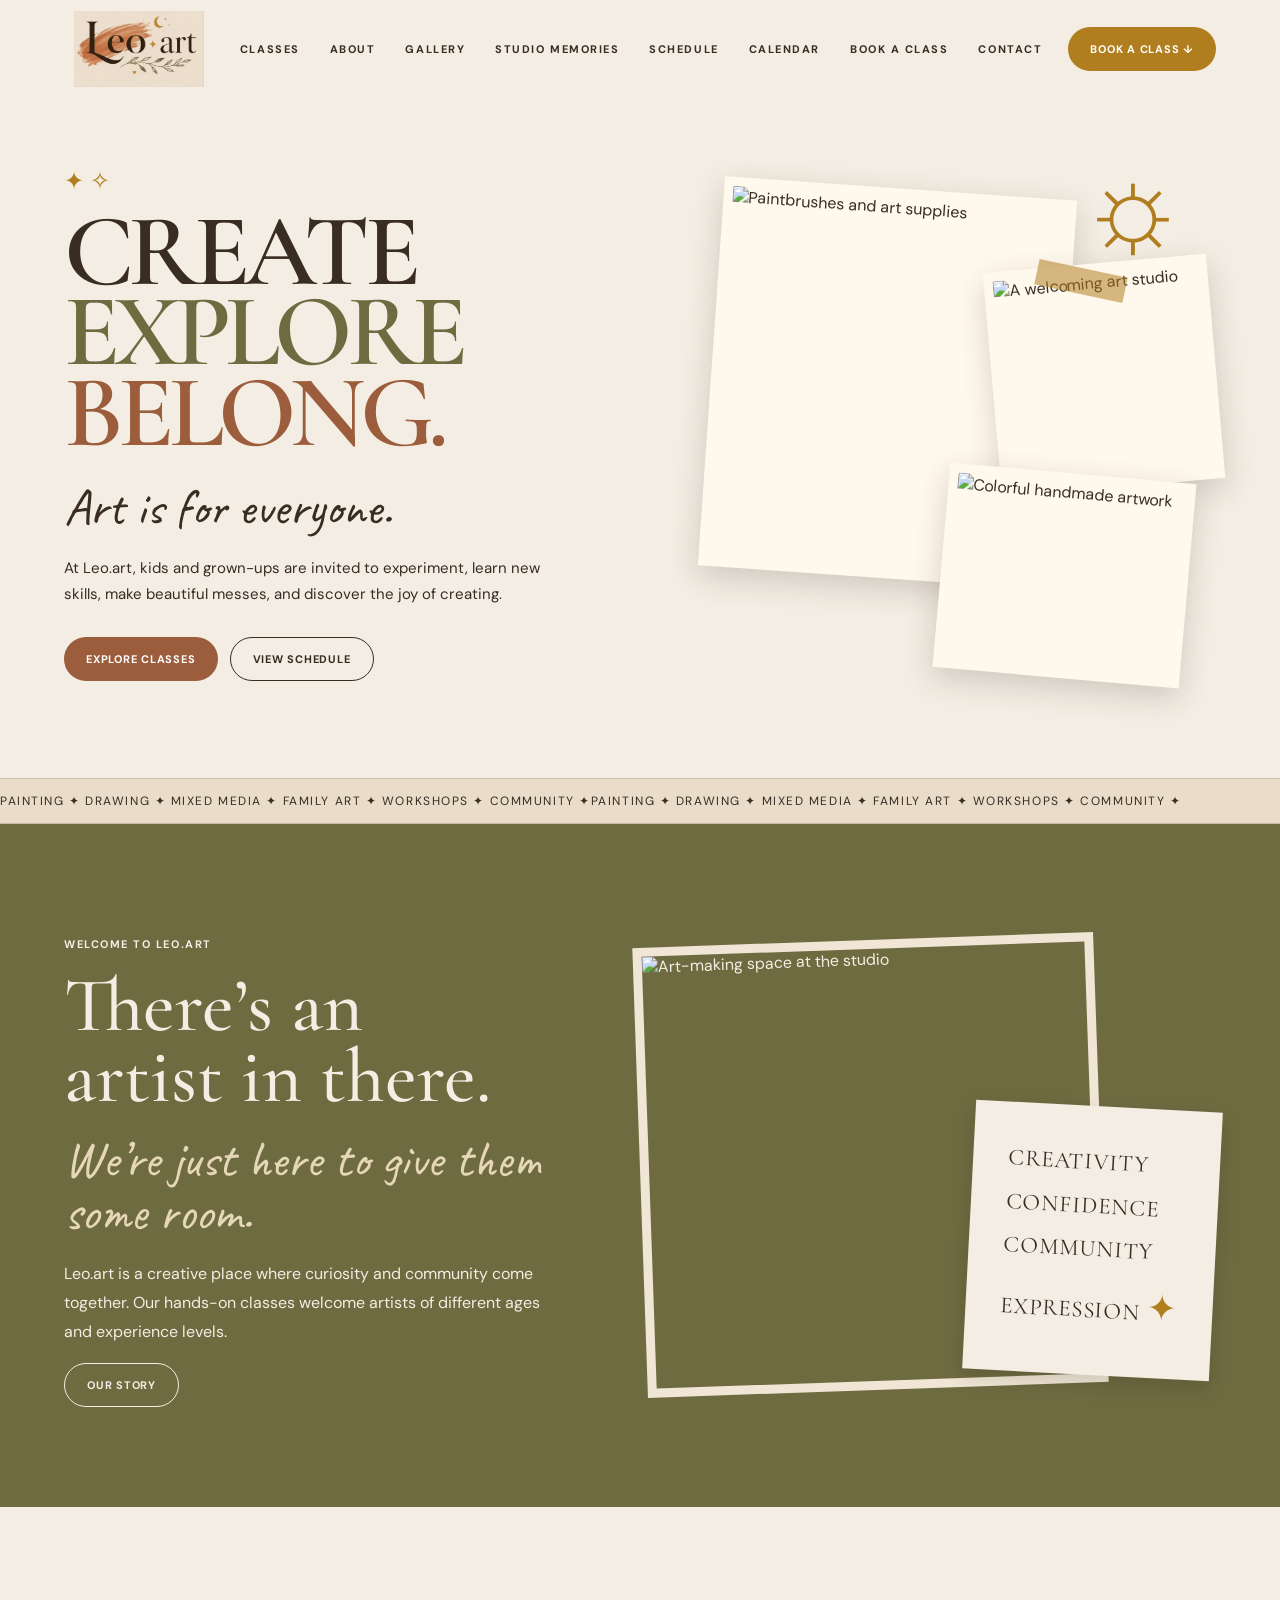
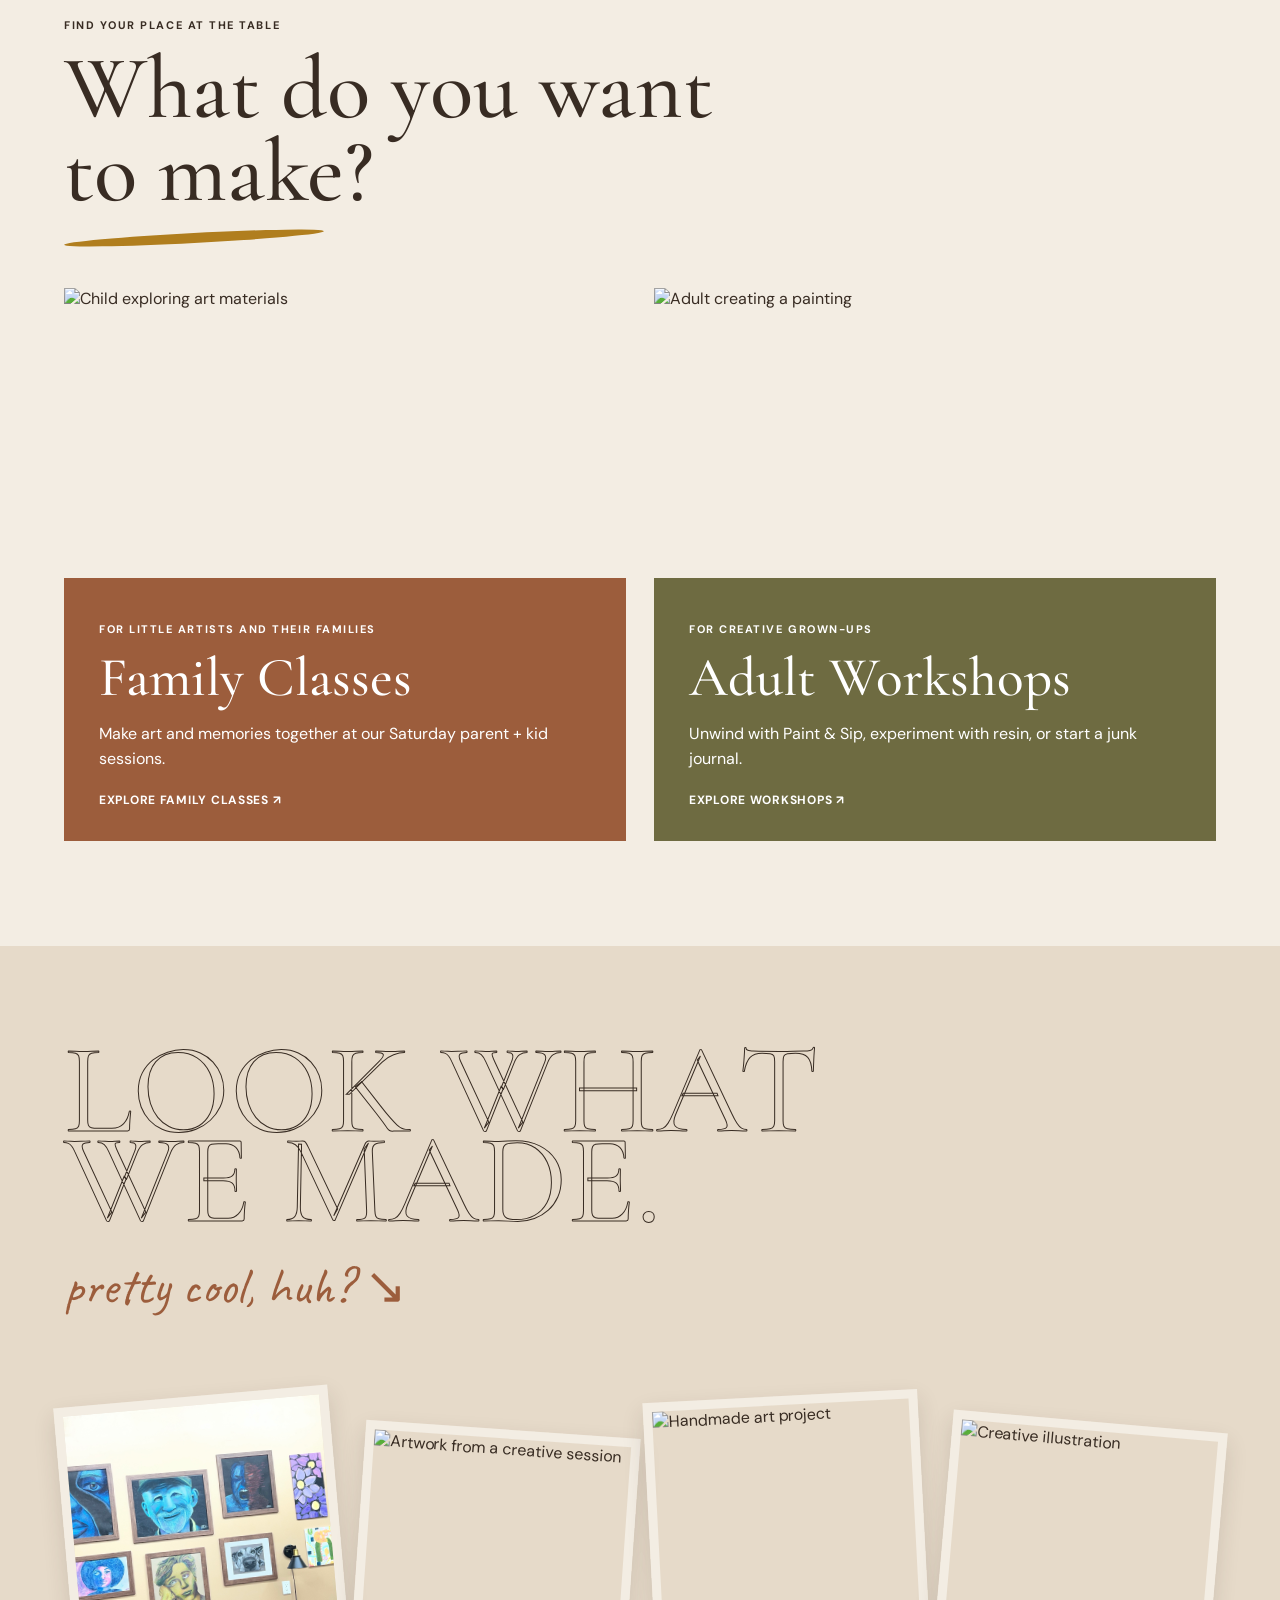
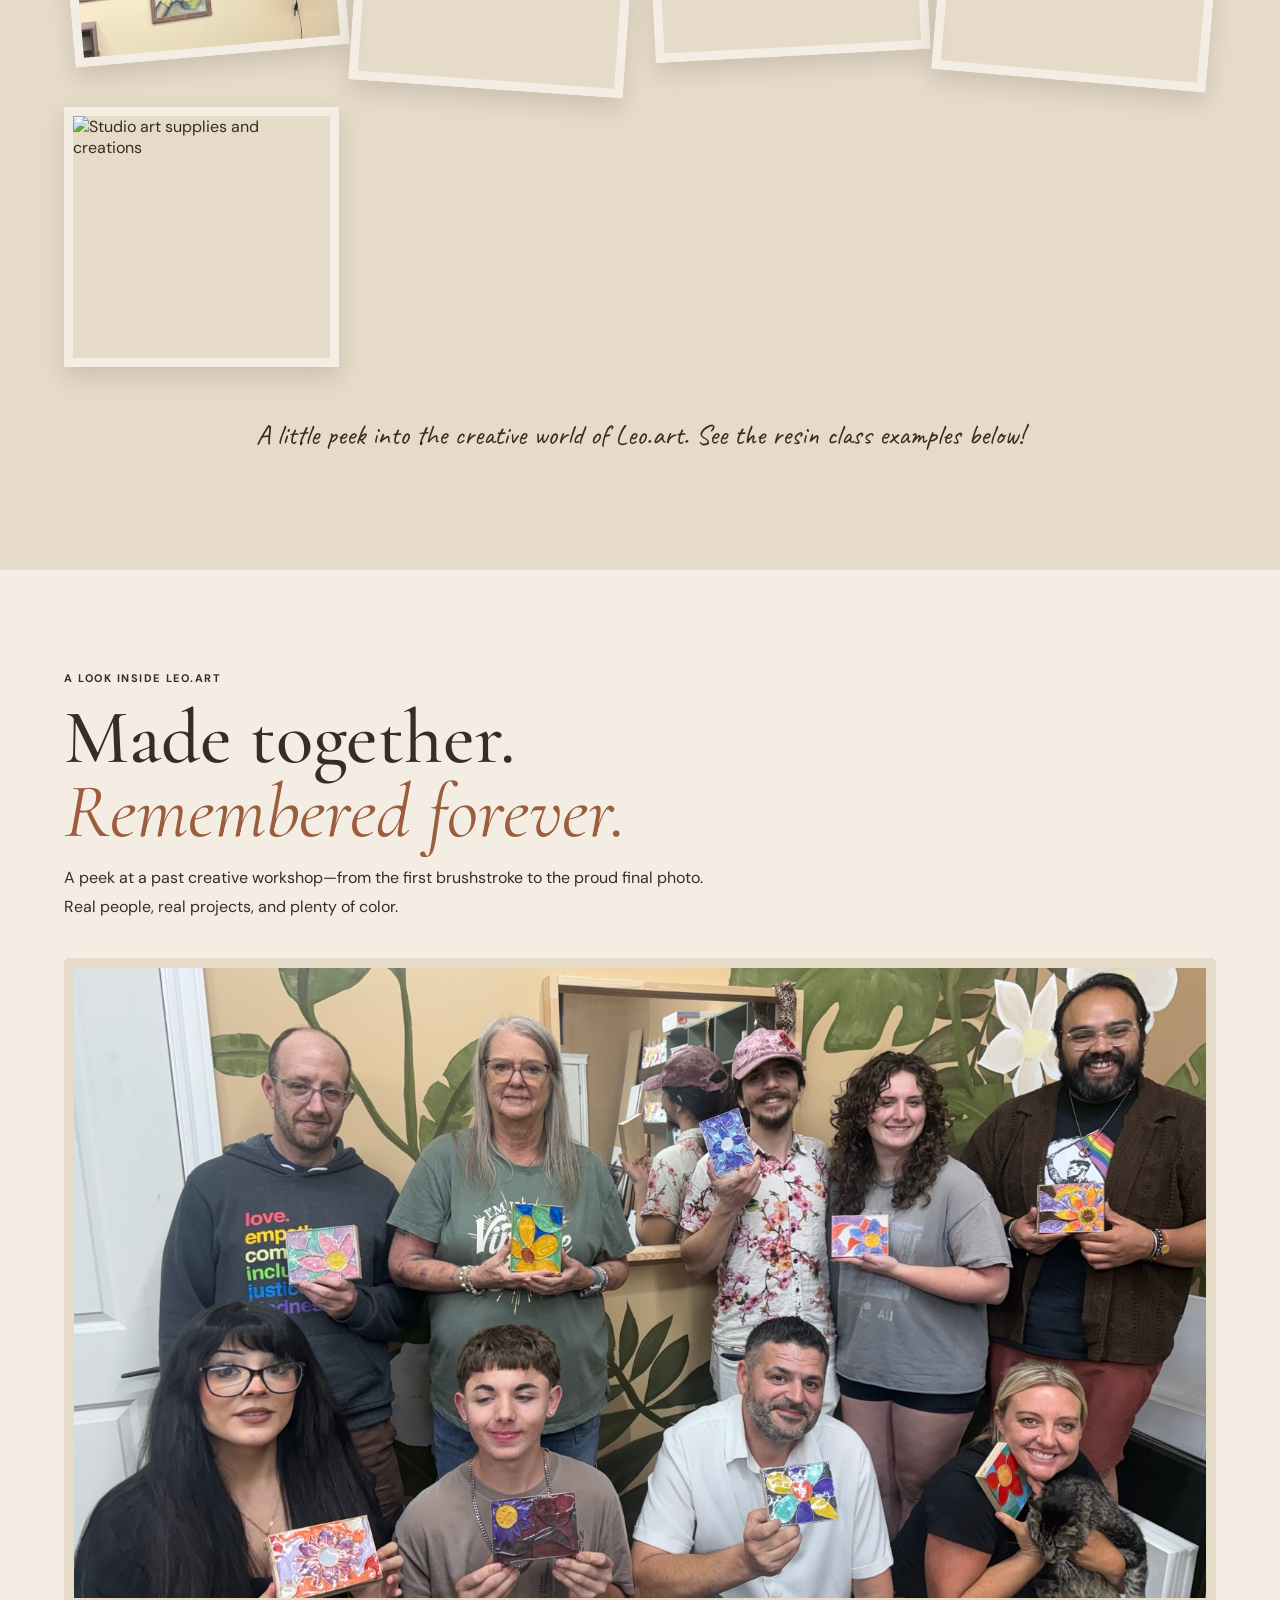
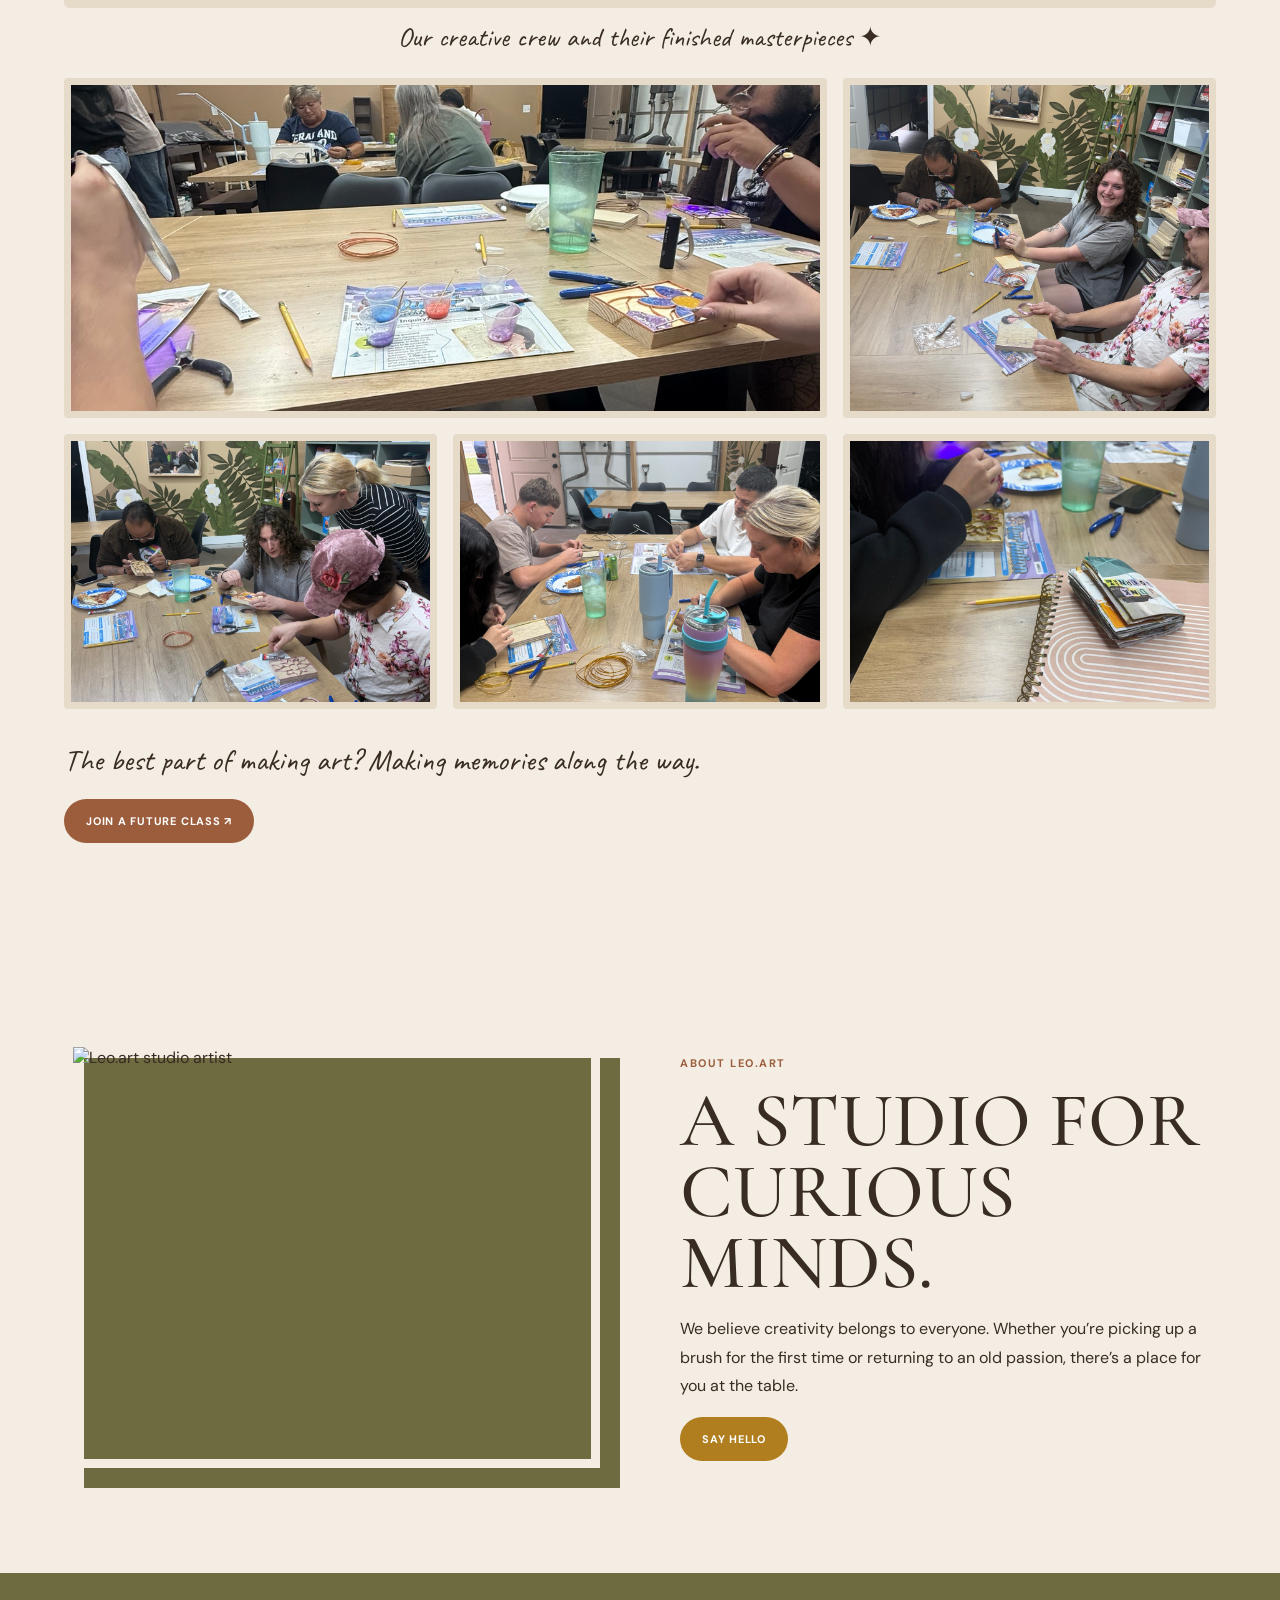
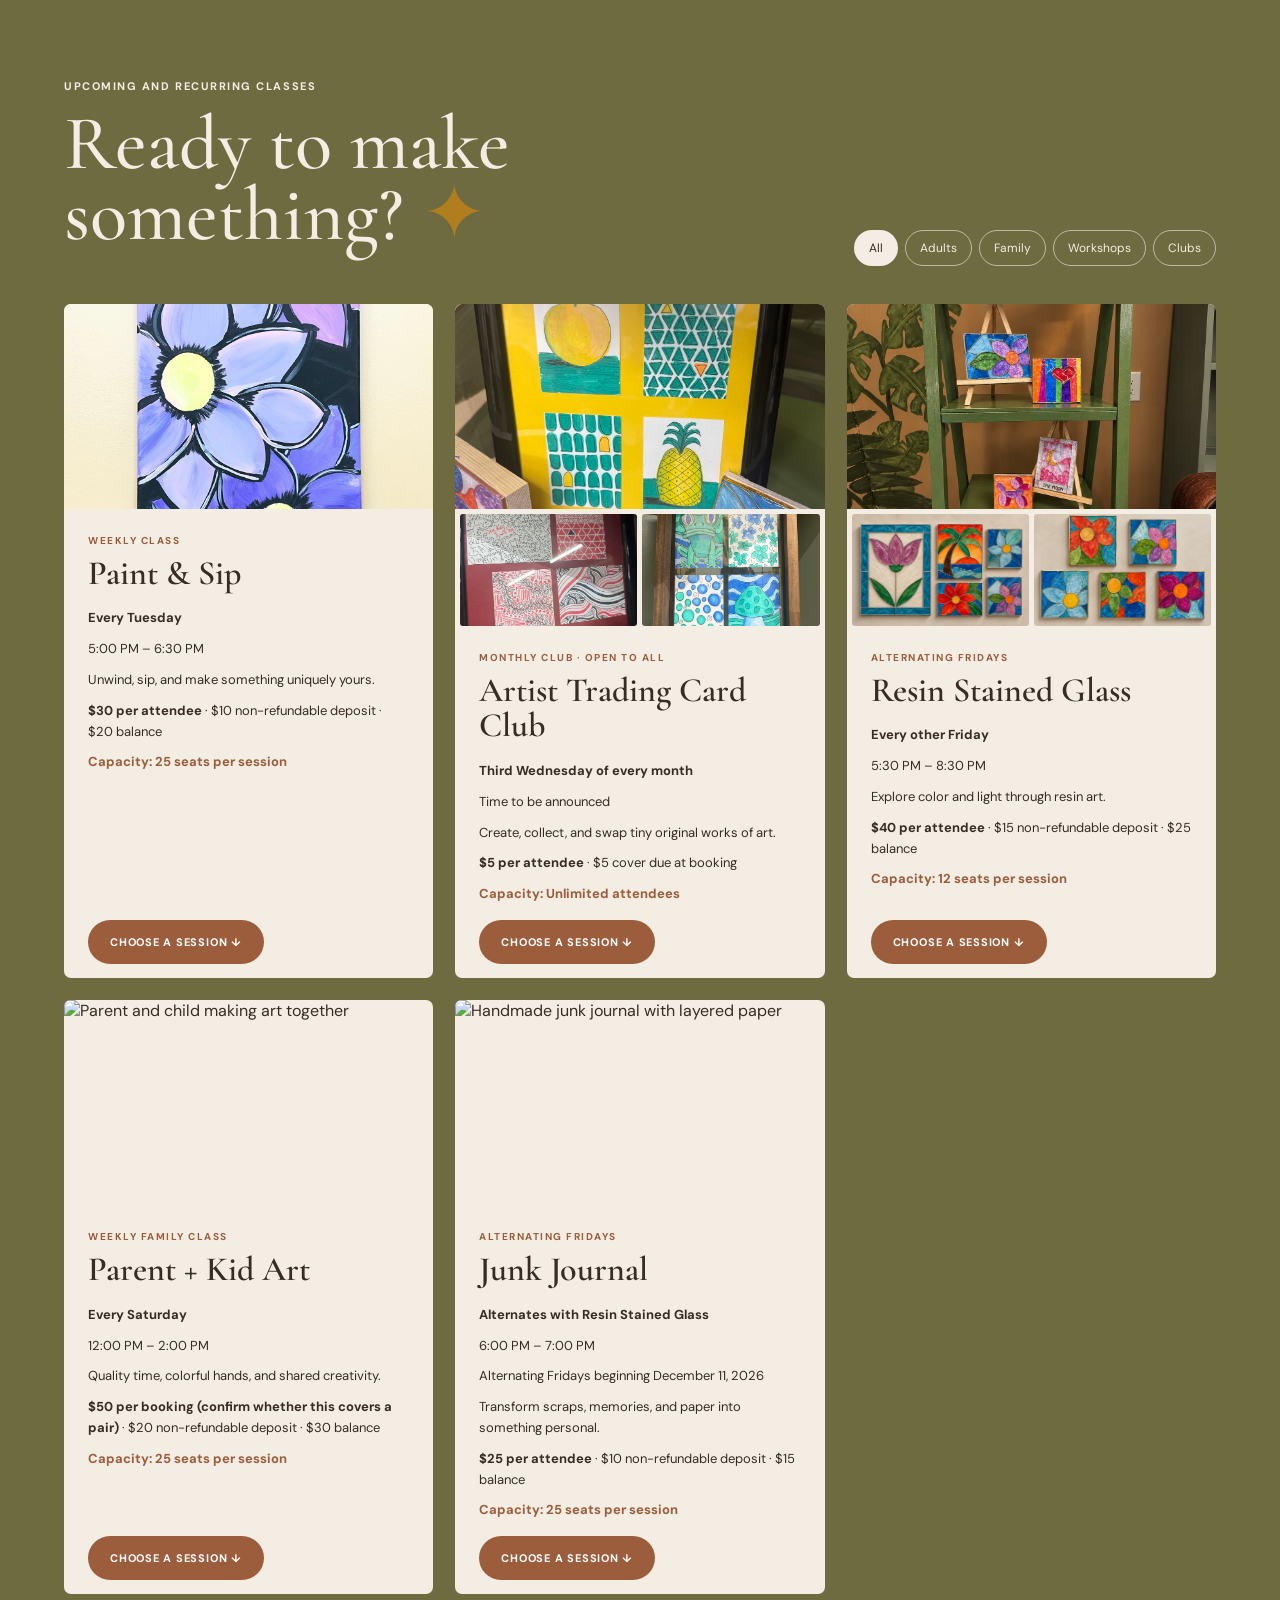
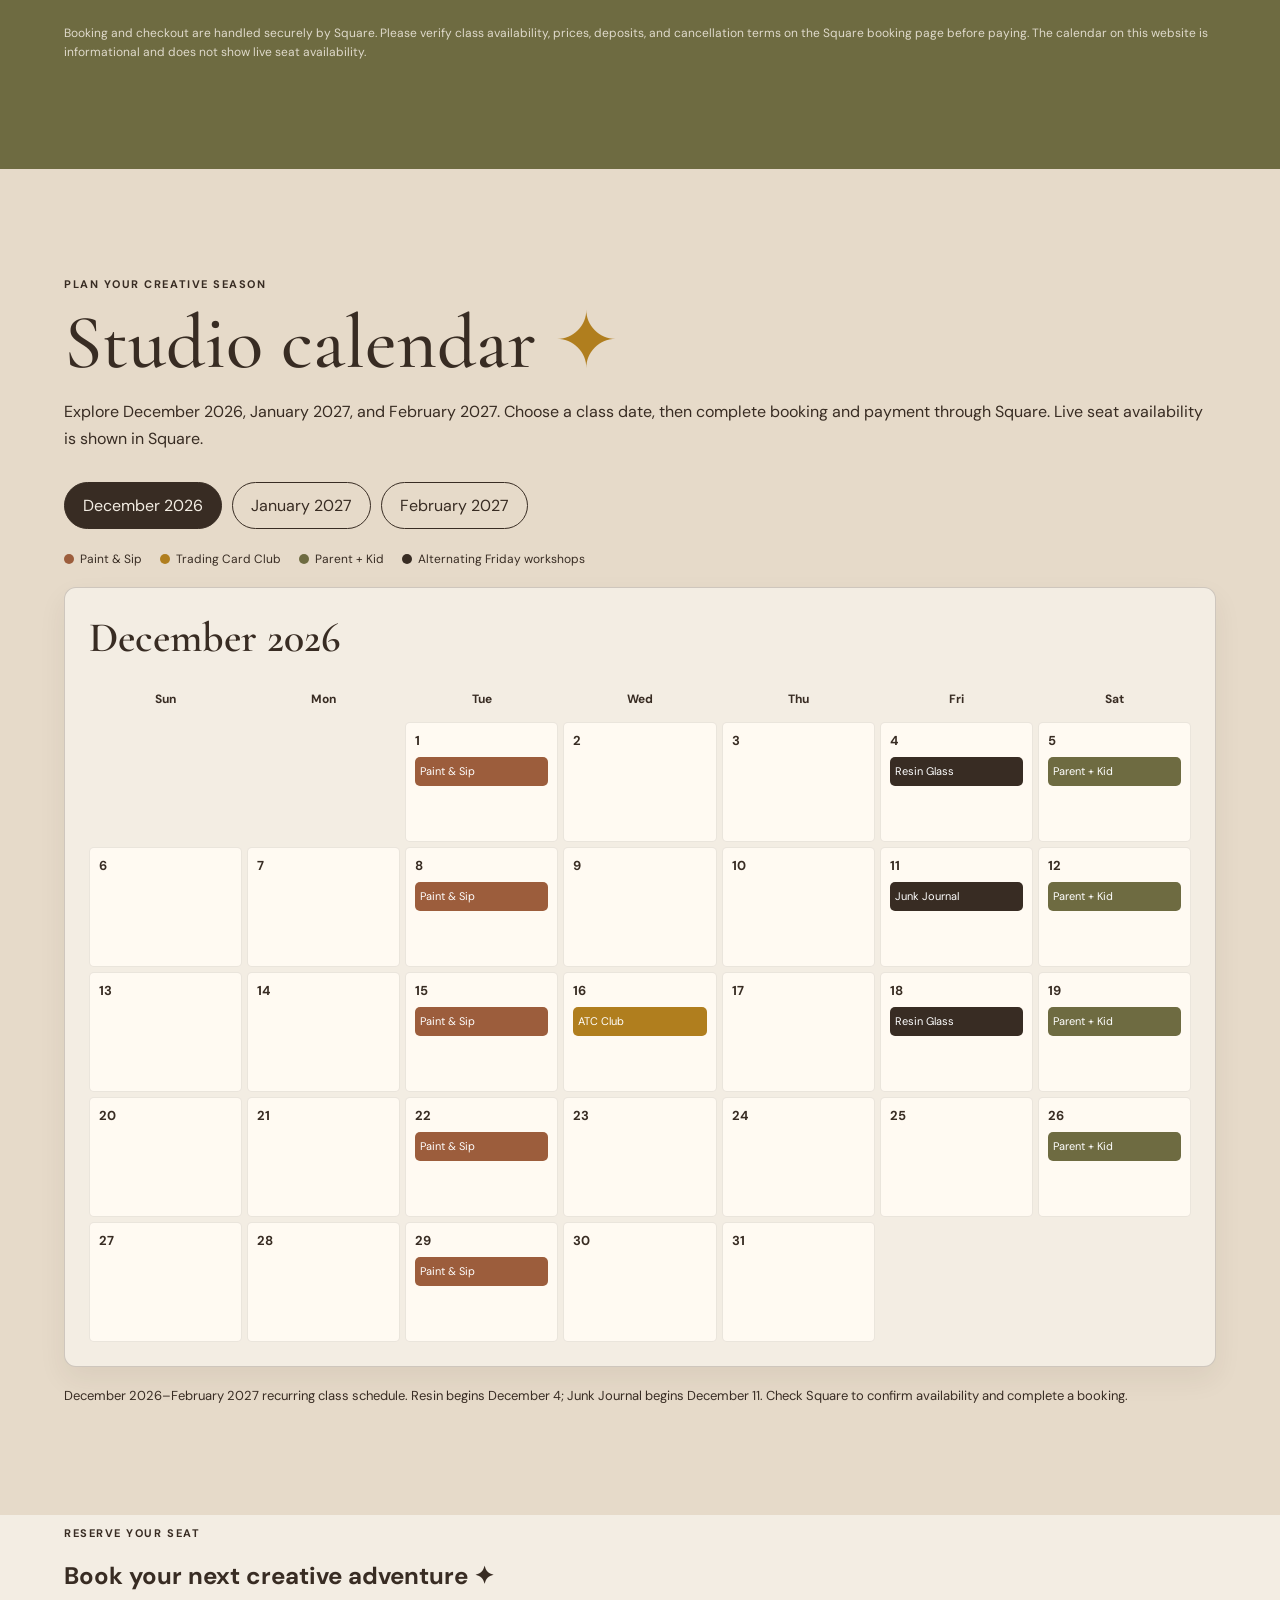
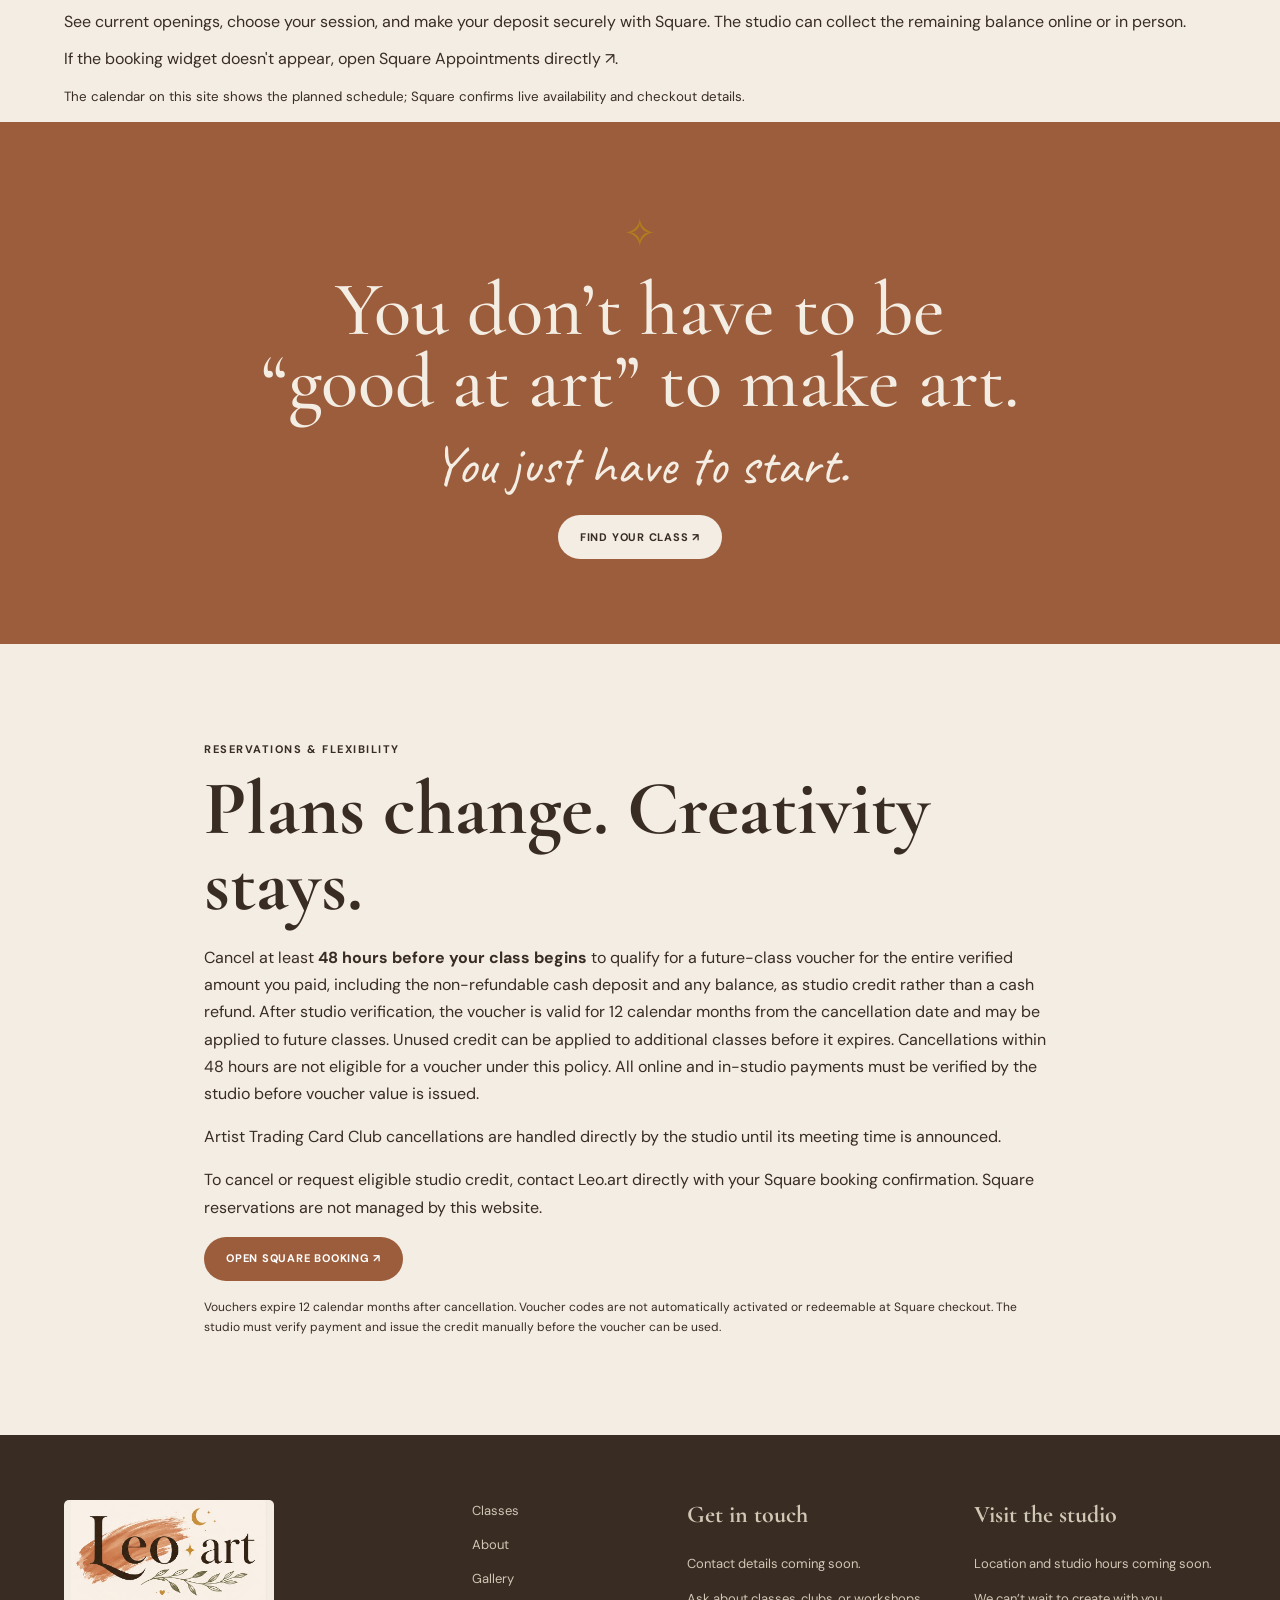
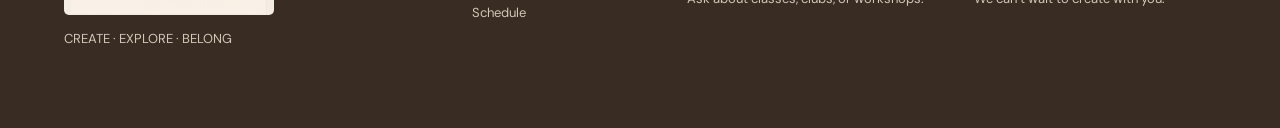
==== commit ea25a9d4: "Embed official Square Appointments widget into Leo.art booking section" ====
--- a/index.html
+++ b/index.html
@@ -20,7 +20,7 @@
     <nav id="main-nav" class="nav" aria-label="Main navigation">
       <a href="#classes">Classes</a><a href="#about">About</a><a href="#gallery">Gallery</a><a href="#studio-memories">Studio Memories</a><a href="#schedule">Schedule</a><a href="#calendar">Calendar</a><a href="#book">Book a Class</a><a href="#contact">Contact</a>
     </nav>
-    <a class="button button-gold header-cta" href="https://app.squareup.com/appointments/book/zdpi3f3oegt2z6/LQR8EGEP7BJPE/start" target="_blank" rel="noopener noreferrer">Book with Square ↗</a>
+    <a class="button button-gold header-cta" href="#book">Book a Class ↓</a>
   </header>
   <main id="main">
     <section id="home" class="hero wrap">
@@ -72,11 +72,11 @@
     <section id="story" class="story wrap"><div class="story-photo"><img src="images/artist.jpg" alt="Leo.art studio artist" data-fallback="Meet the artist"></div><div><p class="eyebrow">About Leo.art</p><h2>A studio for<br>curious minds.</h2><p>We believe creativity belongs to everyone. Whether you’re picking up a brush for the first time or returning to an old passion, there’s a place for you at the table.</p><a class="button button-gold" href="#contact">Say hello</a></div></section>
     <section id="schedule" class="schedule"><div class="wrap"><div class="schedule-heading"><div><p class="eyebrow">Upcoming and recurring classes</p><h2>Ready to make<br>something? <span>✦</span></h2></div><div class="filters" role="group" aria-label="Filter classes"><button type="button" class="filter active" data-filter="all" aria-pressed="true">All</button><button type="button" class="filter" data-filter="adults" aria-pressed="false">Adults</button><button type="button" class="filter" data-filter="kids" aria-pressed="false">Family</button><button type="button" class="filter" data-filter="workshops" aria-pressed="false">Workshops</button><button type="button" class="filter" data-filter="clubs" aria-pressed="false">Clubs</button></div></div>
         <div class="schedule-grid">
-          <article class="course" data-category="adults workshops" id="paint-sip"><img src="images/paint-and-sip.jpg" alt="Purple and lavender floral canvas painting featured in the first Paint and Sip class"><div class="course-content"><p class="course-type">WEEKLY CLASS</p><h3>Paint & Sip</h3><p><strong>Every Tuesday</strong></p><p>5:00 PM – 6:30 PM</p><p>Unwind, sip, and make something uniquely yours.</p><p class="course-price"><strong>$30 per attendee</strong> · $10 non-refundable deposit · $20 balance</p><p class="capacity-note">Capacity: 25 seats per session</p><a class="button button-terra" href="https://app.squareup.com/appointments/book/zdpi3f3oegt2z6/LQR8EGEP7BJPE/start" target="_blank" rel="noopener noreferrer">Book on Square ↗</a></div></article>
-          <article class="course" data-category="clubs" id="trading-cards"><img src="images/atc-club-8661.jpg" alt="Artist trading card display with colorful mini illustrations on yellow backing"><div class="atc-photo-strip" aria-label="Artist Trading Card Club artwork examples"><img src="images/atc-club-8660.jpg" alt="Four red, black and white artist trading card designs" loading="lazy"><img src="images/atc-club-8659.jpg" alt="Four blue and teal artist trading cards with a frog, flowers, circles and mushroom" loading="lazy"></div><div class="course-content"><p class="course-type">MONTHLY CLUB · OPEN TO ALL</p><h3>Artist Trading Card Club</h3><p><strong>Third Wednesday of every month</strong></p><p>Time to be announced</p><p>Create, collect, and swap tiny original works of art.</p><p class="course-price"><strong>$5 per attendee</strong> · $5 cover due at booking</p><p class="capacity-note">Capacity: Unlimited attendees</p><a class="button button-terra" href="https://app.squareup.com/appointments/book/zdpi3f3oegt2z6/LQR8EGEP7BJPE/start" target="_blank" rel="noopener noreferrer">Book on Square ↗</a></div></article>
-          <article class="course" data-category="adults workshops" id="resin"><img src="images/resin-class-1.jpg" alt="Colorful resin stained glass pieces displayed on a green shelf"><div class="resin-photo-strip" aria-label="Resin stained glass class artwork examples"><img src="images/resin-class-2.jpg" alt="Five colorful resin stained glass floral artworks" loading="lazy"><img src="images/resin-class-3.jpg" alt="Five resin stained glass flower designs" loading="lazy"></div><div class="course-content"><p class="course-type">ALTERNATING FRIDAYS</p><h3>Resin Stained Glass</h3><p><strong>Every other Friday</strong></p><p>5:30 PM – 8:30 PM</p><p>Explore color and light through resin art.</p><p class="course-price"><strong>$40 per attendee</strong> · $15 non-refundable deposit · $25 balance</p><p class="capacity-note">Capacity: 12 seats per session</p><a class="button button-terra" href="https://app.squareup.com/appointments/book/zdpi3f3oegt2z6/LQR8EGEP7BJPE/start" target="_blank" rel="noopener noreferrer">Book on Square ↗</a></div></article>
-          <article class="course" data-category="kids workshops" id="parent-kid"><img src="images/parent-kid-art.jpg" alt="Parent and child making art together" data-fallback="Parent + Kid Art"><div class="course-content"><p class="course-type">WEEKLY FAMILY CLASS</p><h3>Parent + Kid Art</h3><p><strong>Every Saturday</strong></p><p>12:00 PM – 2:00 PM</p><p>Quality time, colorful hands, and shared creativity.</p><p class="course-price"><strong>$50 per booking (confirm whether this covers a pair)</strong> · $20 non-refundable deposit · $30 balance</p><p class="capacity-note">Capacity: 25 seats per session</p><a class="button button-terra" href="https://app.squareup.com/appointments/book/zdpi3f3oegt2z6/LQR8EGEP7BJPE/start" target="_blank" rel="noopener noreferrer">Book on Square ↗</a></div></article>
-          <article class="course" data-category="adults workshops" id="junk-journal"><img src="images/junk-journaling.jpg" alt="Handmade junk journal with layered paper" data-fallback="Junk Journaling"><div class="course-content"><p class="course-type">ALTERNATING FRIDAYS</p><h3>Junk Journal</h3><p><strong>Alternates with Resin Stained Glass</strong></p><p>6:00 PM – 7:00 PM</p><p>Alternating Fridays beginning December 11, 2026</p><p>Transform scraps, memories, and paper into something personal.</p><p class="course-price"><strong>$25 per attendee</strong> · $10 non-refundable deposit · $15 balance</p><p class="capacity-note">Capacity: 25 seats per session</p><a class="button button-terra" href="https://app.squareup.com/appointments/book/zdpi3f3oegt2z6/LQR8EGEP7BJPE/start" target="_blank" rel="noopener noreferrer">Book on Square ↗</a></div></article>
+          <article class="course" data-category="adults workshops" id="paint-sip"><img src="images/paint-and-sip.jpg" alt="Purple and lavender floral canvas painting featured in the first Paint and Sip class"><div class="course-content"><p class="course-type">WEEKLY CLASS</p><h3>Paint & Sip</h3><p><strong>Every Tuesday</strong></p><p>5:00 PM – 6:30 PM</p><p>Unwind, sip, and make something uniquely yours.</p><p class="course-price"><strong>$30 per attendee</strong> · $10 non-refundable deposit · $20 balance</p><p class="capacity-note">Capacity: 25 seats per session</p><a class="button button-terra" href="#book">Choose a session ↓</a></div></article>
+          <article class="course" data-category="clubs" id="trading-cards"><img src="images/atc-club-8661.jpg" alt="Artist trading card display with colorful mini illustrations on yellow backing"><div class="atc-photo-strip" aria-label="Artist Trading Card Club artwork examples"><img src="images/atc-club-8660.jpg" alt="Four red, black and white artist trading card designs" loading="lazy"><img src="images/atc-club-8659.jpg" alt="Four blue and teal artist trading cards with a frog, flowers, circles and mushroom" loading="lazy"></div><div class="course-content"><p class="course-type">MONTHLY CLUB · OPEN TO ALL</p><h3>Artist Trading Card Club</h3><p><strong>Third Wednesday of every month</strong></p><p>Time to be announced</p><p>Create, collect, and swap tiny original works of art.</p><p class="course-price"><strong>$5 per attendee</strong> · $5 cover due at booking</p><p class="capacity-note">Capacity: Unlimited attendees</p><a class="button button-terra" href="#book">Choose a session ↓</a></div></article>
+          <article class="course" data-category="adults workshops" id="resin"><img src="images/resin-class-1.jpg" alt="Colorful resin stained glass pieces displayed on a green shelf"><div class="resin-photo-strip" aria-label="Resin stained glass class artwork examples"><img src="images/resin-class-2.jpg" alt="Five colorful resin stained glass floral artworks" loading="lazy"><img src="images/resin-class-3.jpg" alt="Five resin stained glass flower designs" loading="lazy"></div><div class="course-content"><p class="course-type">ALTERNATING FRIDAYS</p><h3>Resin Stained Glass</h3><p><strong>Every other Friday</strong></p><p>5:30 PM – 8:30 PM</p><p>Explore color and light through resin art.</p><p class="course-price"><strong>$40 per attendee</strong> · $15 non-refundable deposit · $25 balance</p><p class="capacity-note">Capacity: 12 seats per session</p><a class="button button-terra" href="#book">Choose a session ↓</a></div></article>
+          <article class="course" data-category="kids workshops" id="parent-kid"><img src="images/parent-kid-art.jpg" alt="Parent and child making art together" data-fallback="Parent + Kid Art"><div class="course-content"><p class="course-type">WEEKLY FAMILY CLASS</p><h3>Parent + Kid Art</h3><p><strong>Every Saturday</strong></p><p>12:00 PM – 2:00 PM</p><p>Quality time, colorful hands, and shared creativity.</p><p class="course-price"><strong>$50 per booking (confirm whether this covers a pair)</strong> · $20 non-refundable deposit · $30 balance</p><p class="capacity-note">Capacity: 25 seats per session</p><a class="button button-terra" href="#book">Choose a session ↓</a></div></article>
+          <article class="course" data-category="adults workshops" id="junk-journal"><img src="images/junk-journaling.jpg" alt="Handmade junk journal with layered paper" data-fallback="Junk Journaling"><div class="course-content"><p class="course-type">ALTERNATING FRIDAYS</p><h3>Junk Journal</h3><p><strong>Alternates with Resin Stained Glass</strong></p><p>6:00 PM – 7:00 PM</p><p>Alternating Fridays beginning December 11, 2026</p><p>Transform scraps, memories, and paper into something personal.</p><p class="course-price"><strong>$25 per attendee</strong> · $10 non-refundable deposit · $15 balance</p><p class="capacity-note">Capacity: 25 seats per session</p><a class="button button-terra" href="#book">Choose a session ↓</a></div></article>
         </div>
         <p class="schedule-footnote">Booking and checkout are handled securely by Square. Please verify class availability, prices, deposits, and cancellation terms on the Square booking page before paying. The calendar on this website is informational and does not show live seat availability.</p>
       </div></section>
@@ -93,7 +93,12 @@
       <div class="calendar-board"><h3 id="calendar-title">December 2026</h3><div class="calendar-grid" id="calendar-grid" aria-live="polite"></div></div>
       <p class="calendar-notice" id="calendar-notice">Resin Stained Glass begins Friday, December 4, 2026; Junk Journal begins Friday, December 11, 2026. They alternate Fridays.</p>
     </div></section>
-    <section id="book" class="square-booking-section"><div class="wrap"><p class="eyebrow">Reserve your seat</p><h2>Book your next creative adventure ✦</h2><p>See current openings, choose your session, and make your deposit securely with Square. The studio can collect the remaining balance online or in person.</p><a class="button button-terra" href="https://app.squareup.com/appointments/book/zdpi3f3oegt2z6/LQR8EGEP7BJPE/start" target="_blank" rel="noopener noreferrer">Open Square Booking ↗</a><p><small>The calendar on this site shows the planned schedule; Square confirms live availability and checkout details.</small></p></div></section>
+    <section id="book" class="square-booking-section"><div class="wrap"><p class="eyebrow">Reserve your seat</p><h2>Book your next creative adventure ✦</h2><p>See current openings, choose your session, and make your deposit securely with Square. The studio can collect the remaining balance online or in person.</p><div class="square-embed" aria-label="Square Appointments online booking">
+<!-- Start Square Appointments Embed Code -->
+<script src='https://square.site/appointments/buyer/widget/zdpi3f3oegt2z6/LQR8EGEP7BJPE.js'></script>
+<!-- End Square Appointments Embed Code -->
+</div>
+<p class="square-fallback">If the booking widget doesn't appear, <a href="https://app.squareup.com/appointments/book/zdpi3f3oegt2z6/LQR8EGEP7BJPE/start" target="_blank" rel="noopener noreferrer">open Square Appointments directly ↗</a>.</p><p><small>The calendar on this site shows the planned schedule; Square confirms live availability and checkout details.</small></p></div></section>
     <section class="final-cta"><div class="wrap"><span aria-hidden="true">✧</span><h2>You don’t have to be<br>“good at art” to make art.</h2><p class="script">You just have to start.</p><a href="#schedule" class="button button-cream">Find your class ↗</a></div></section>
   </main>
   <section id="cancellation-policy" class="policy-section"><div class="wrap">
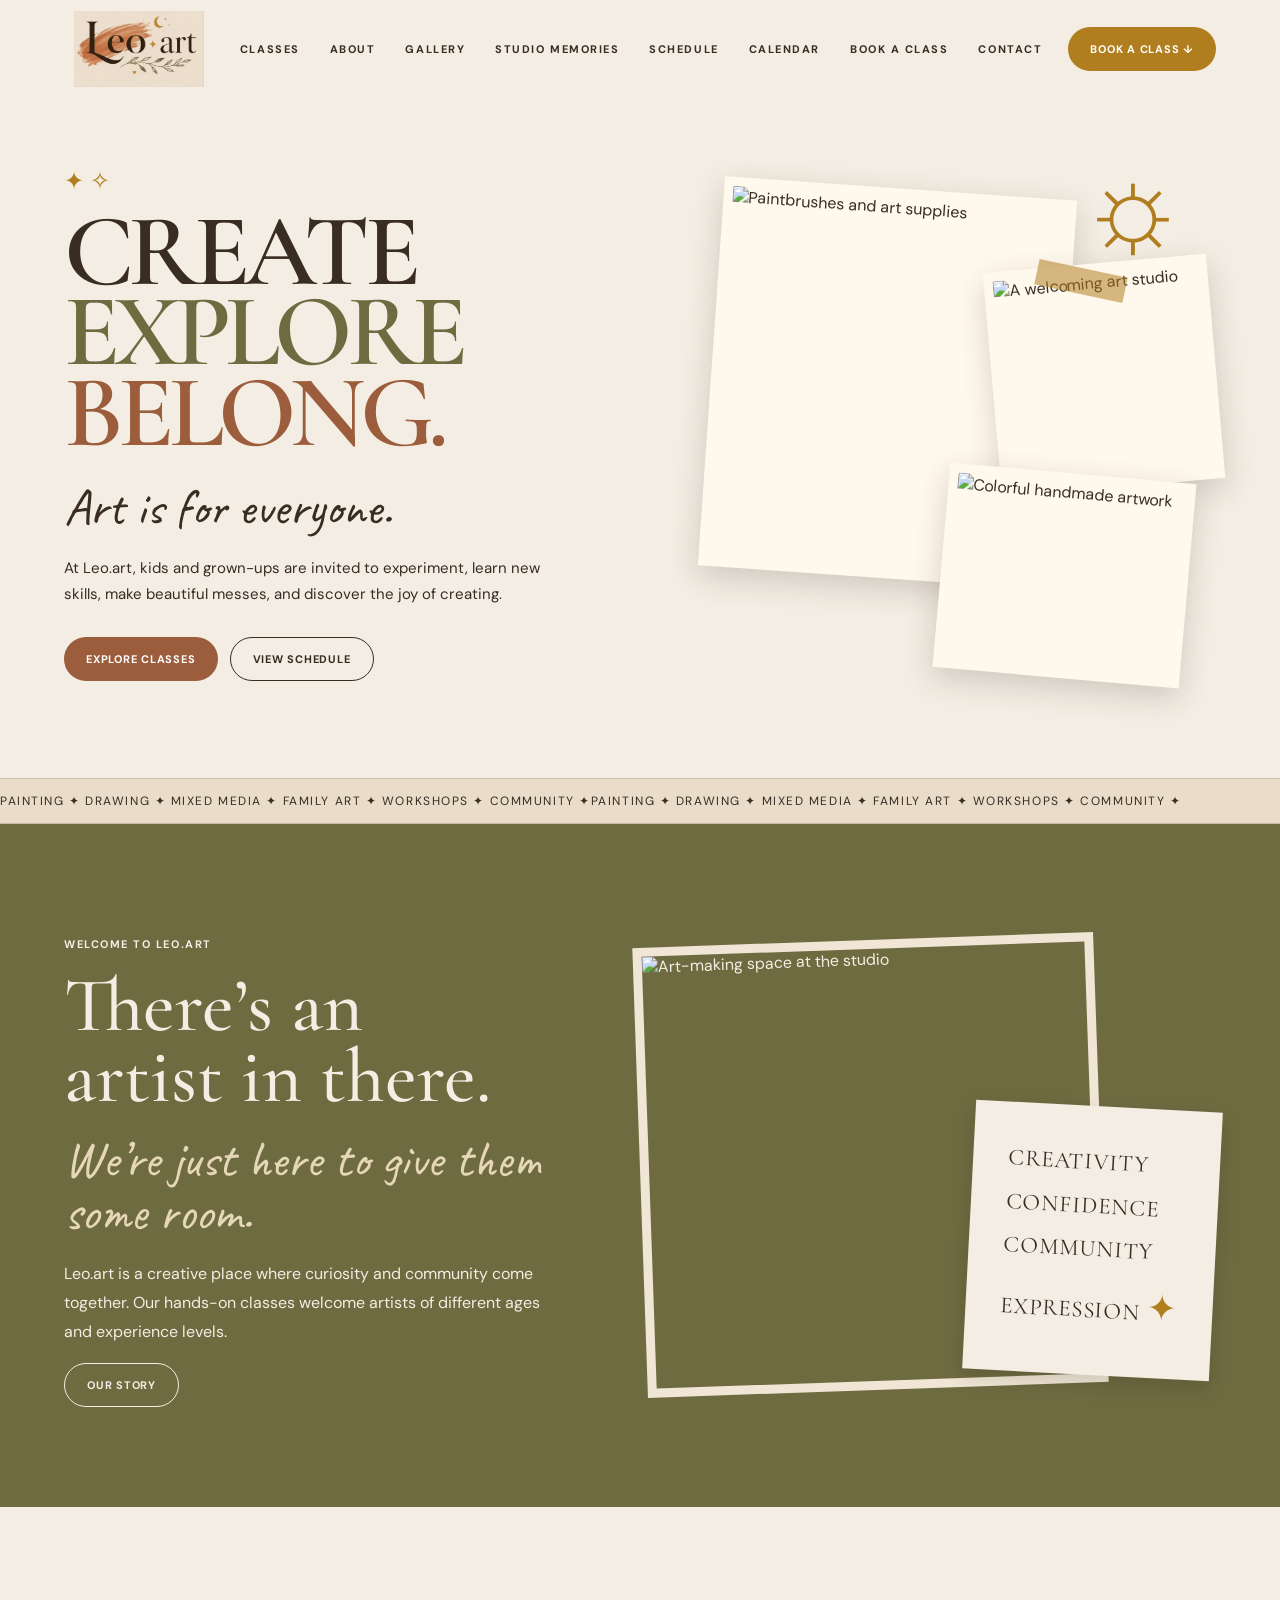
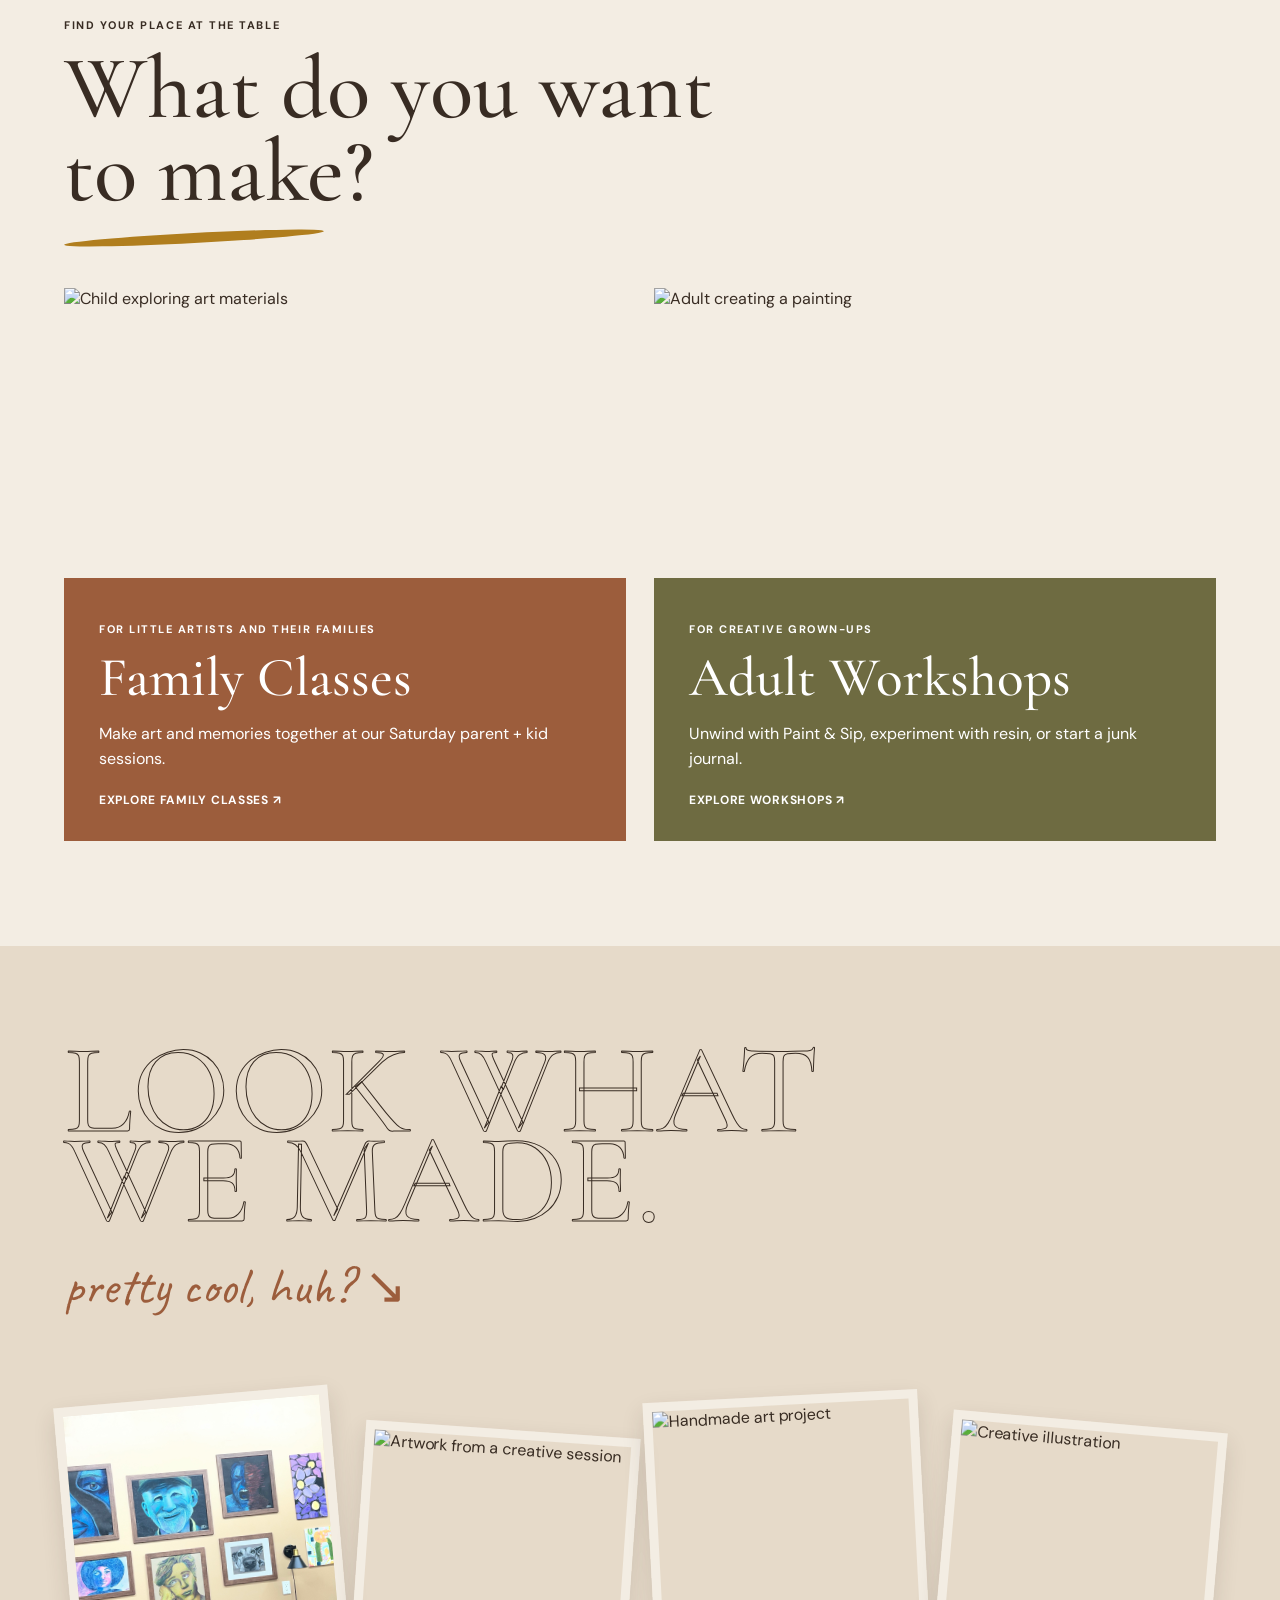
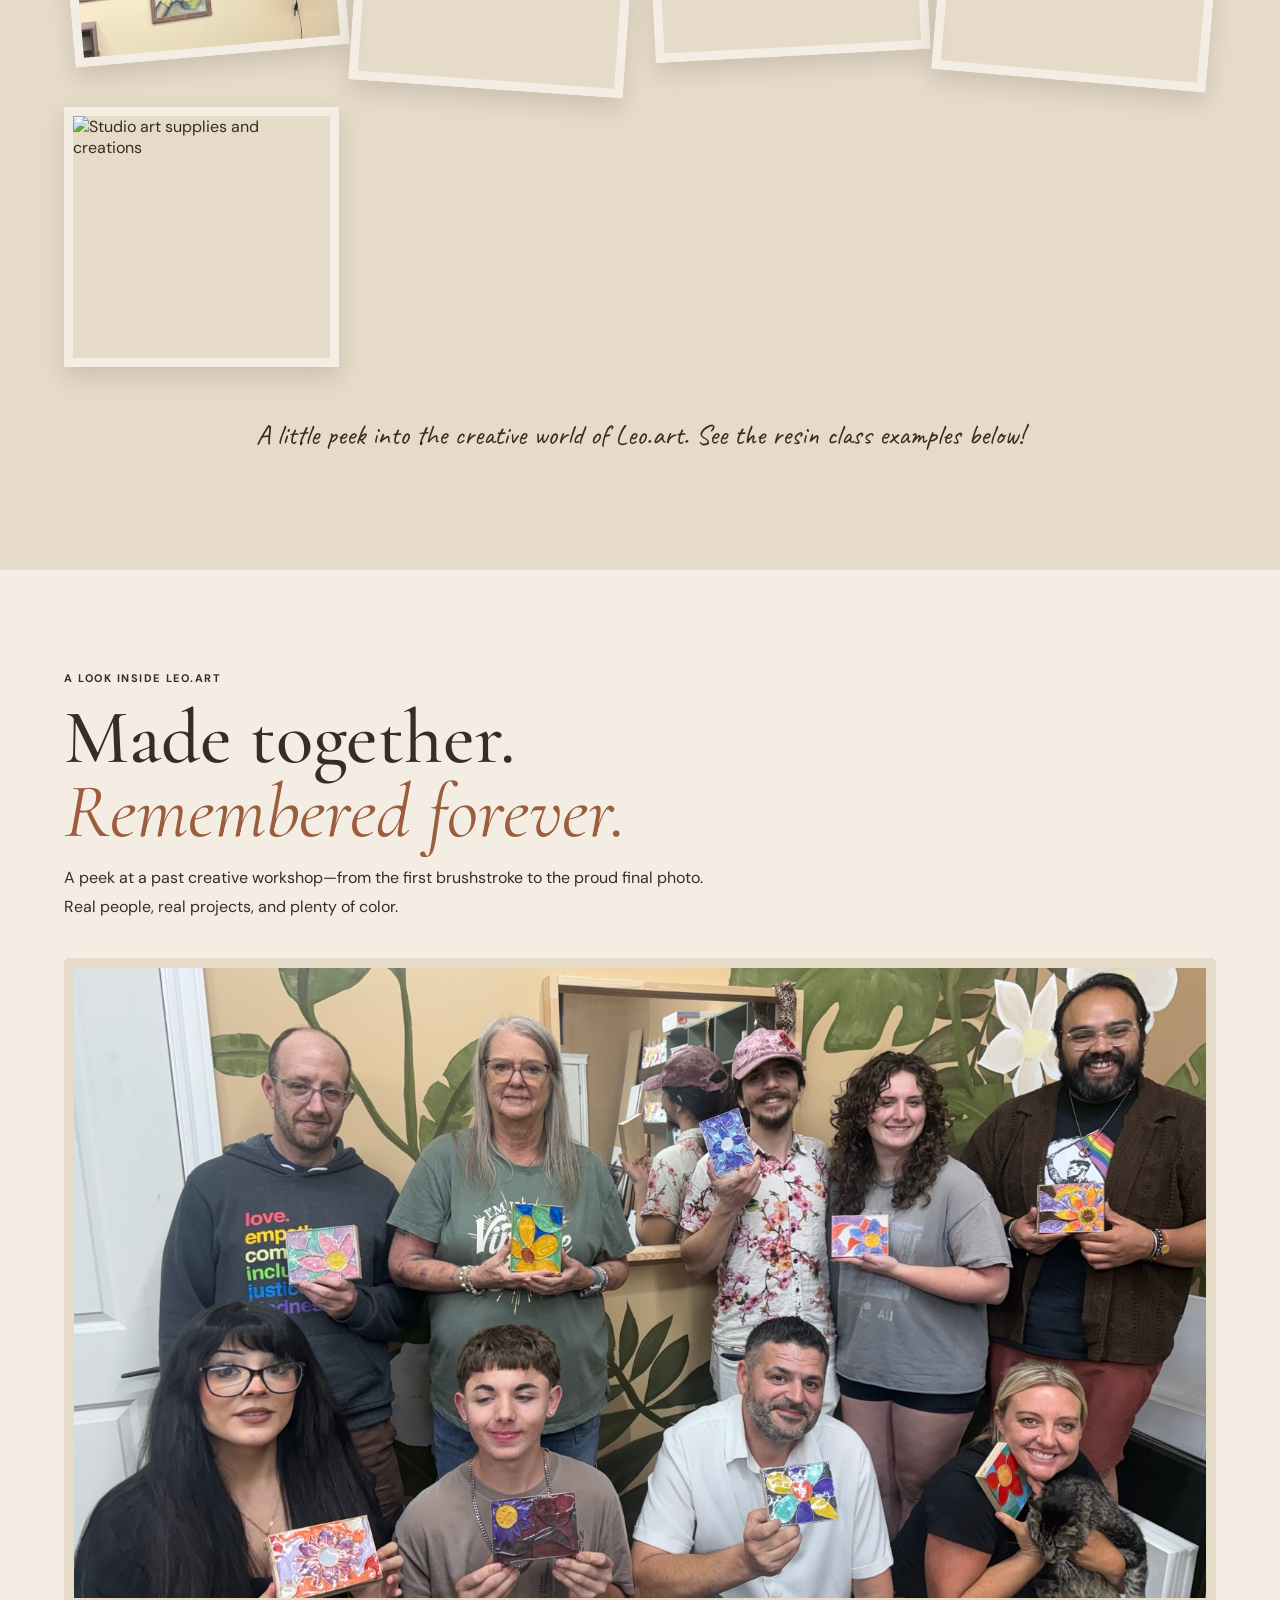
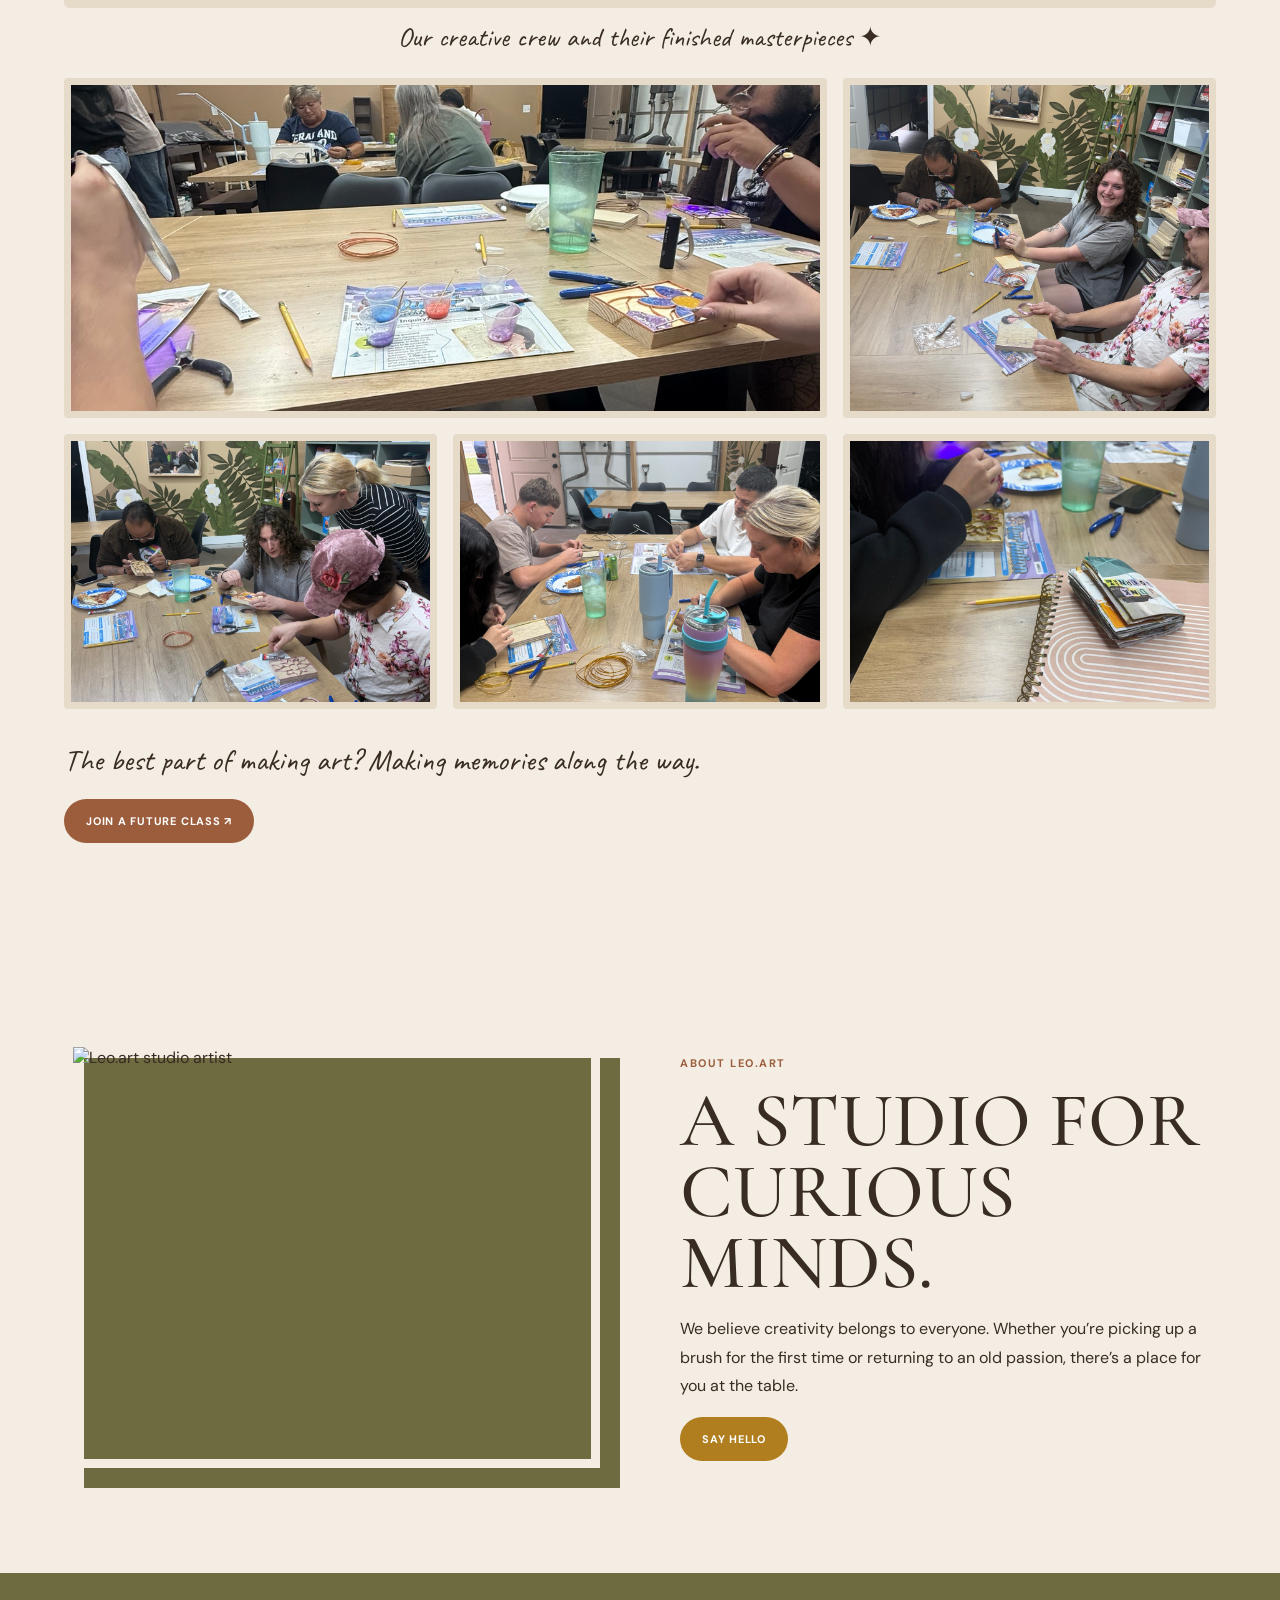
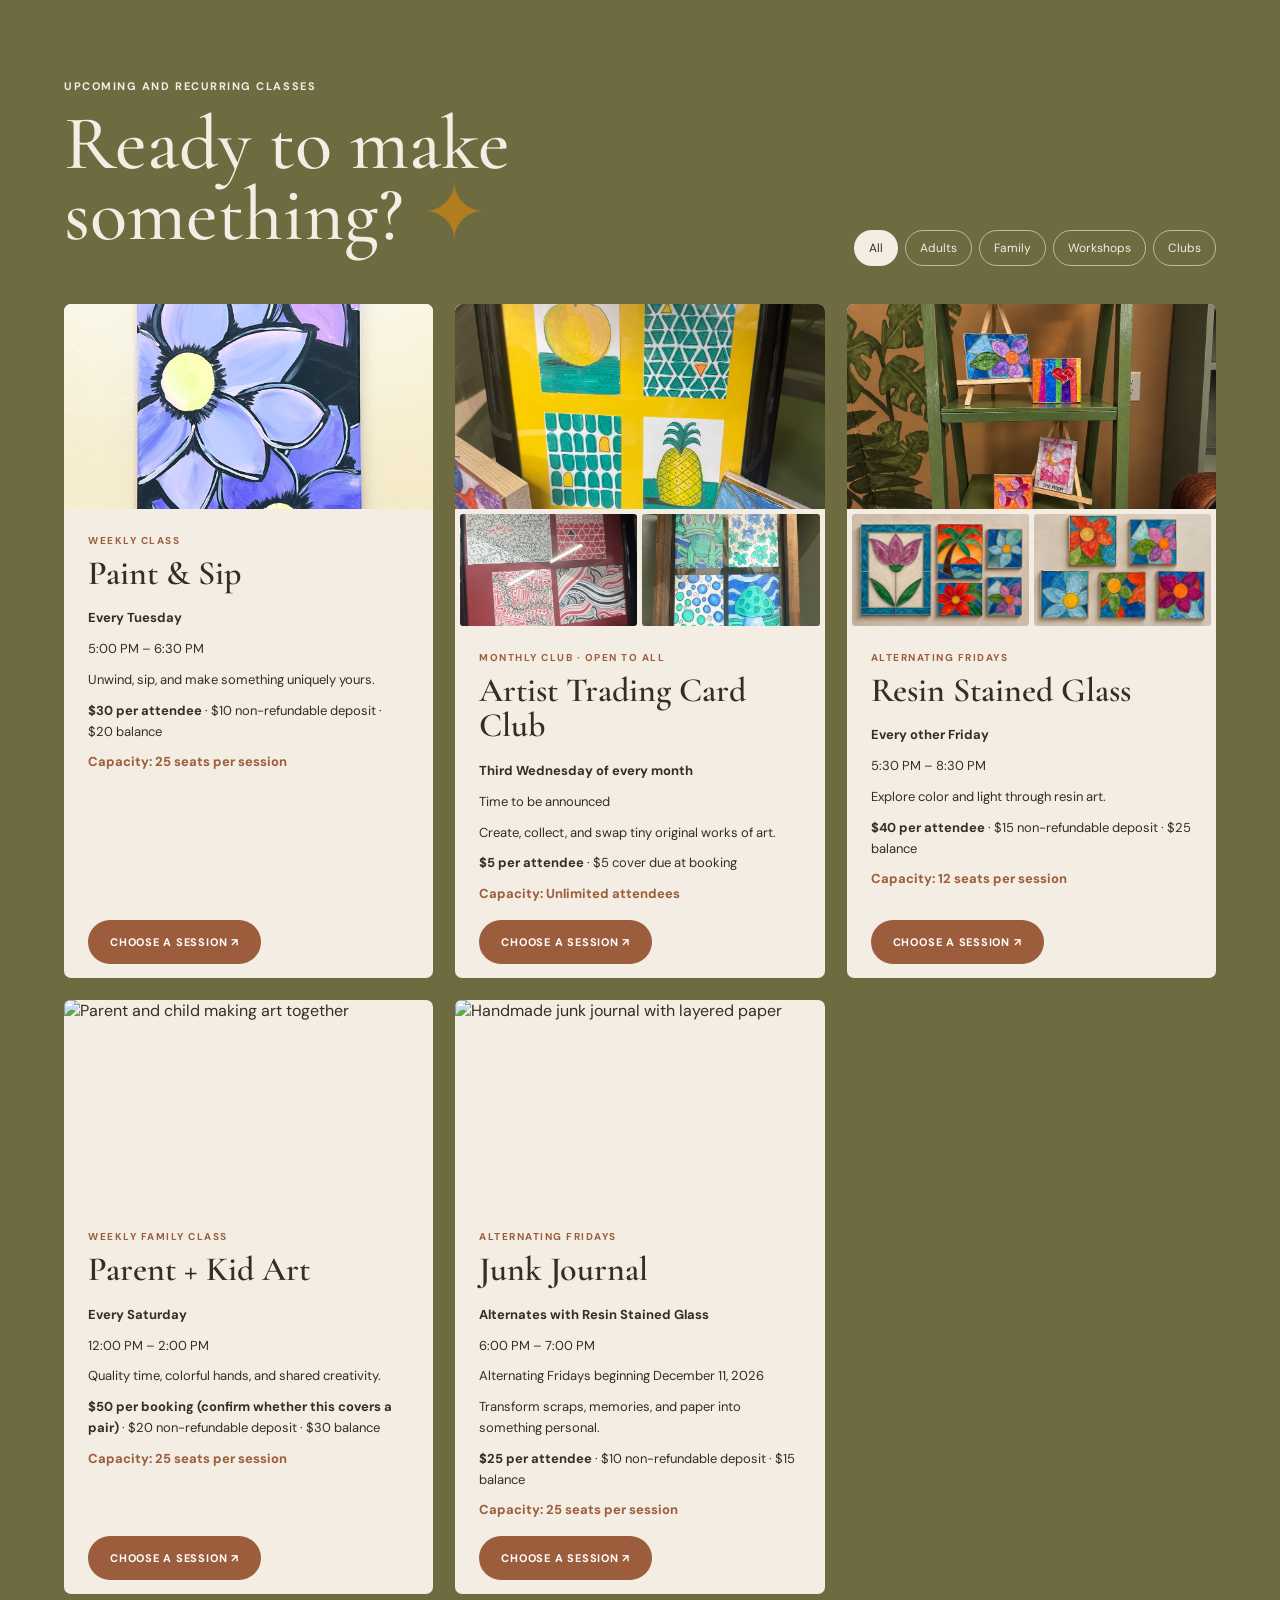
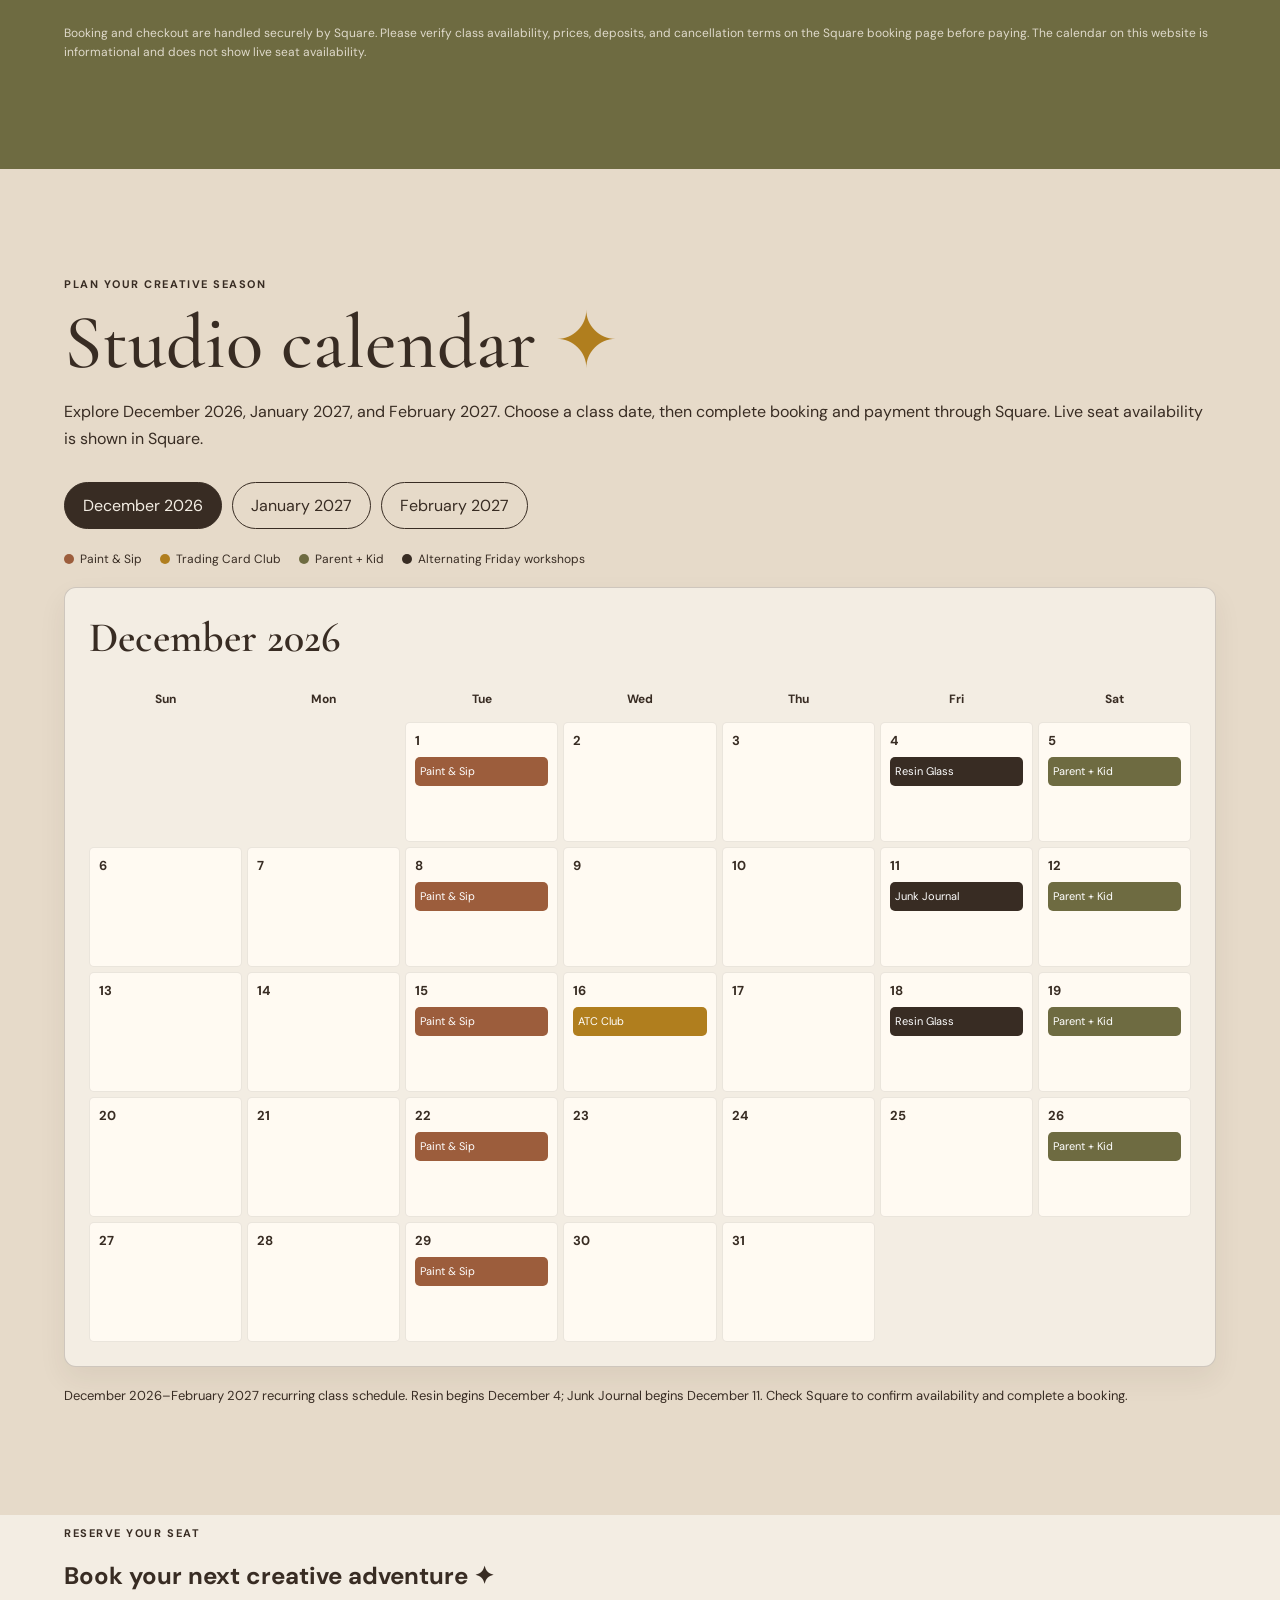
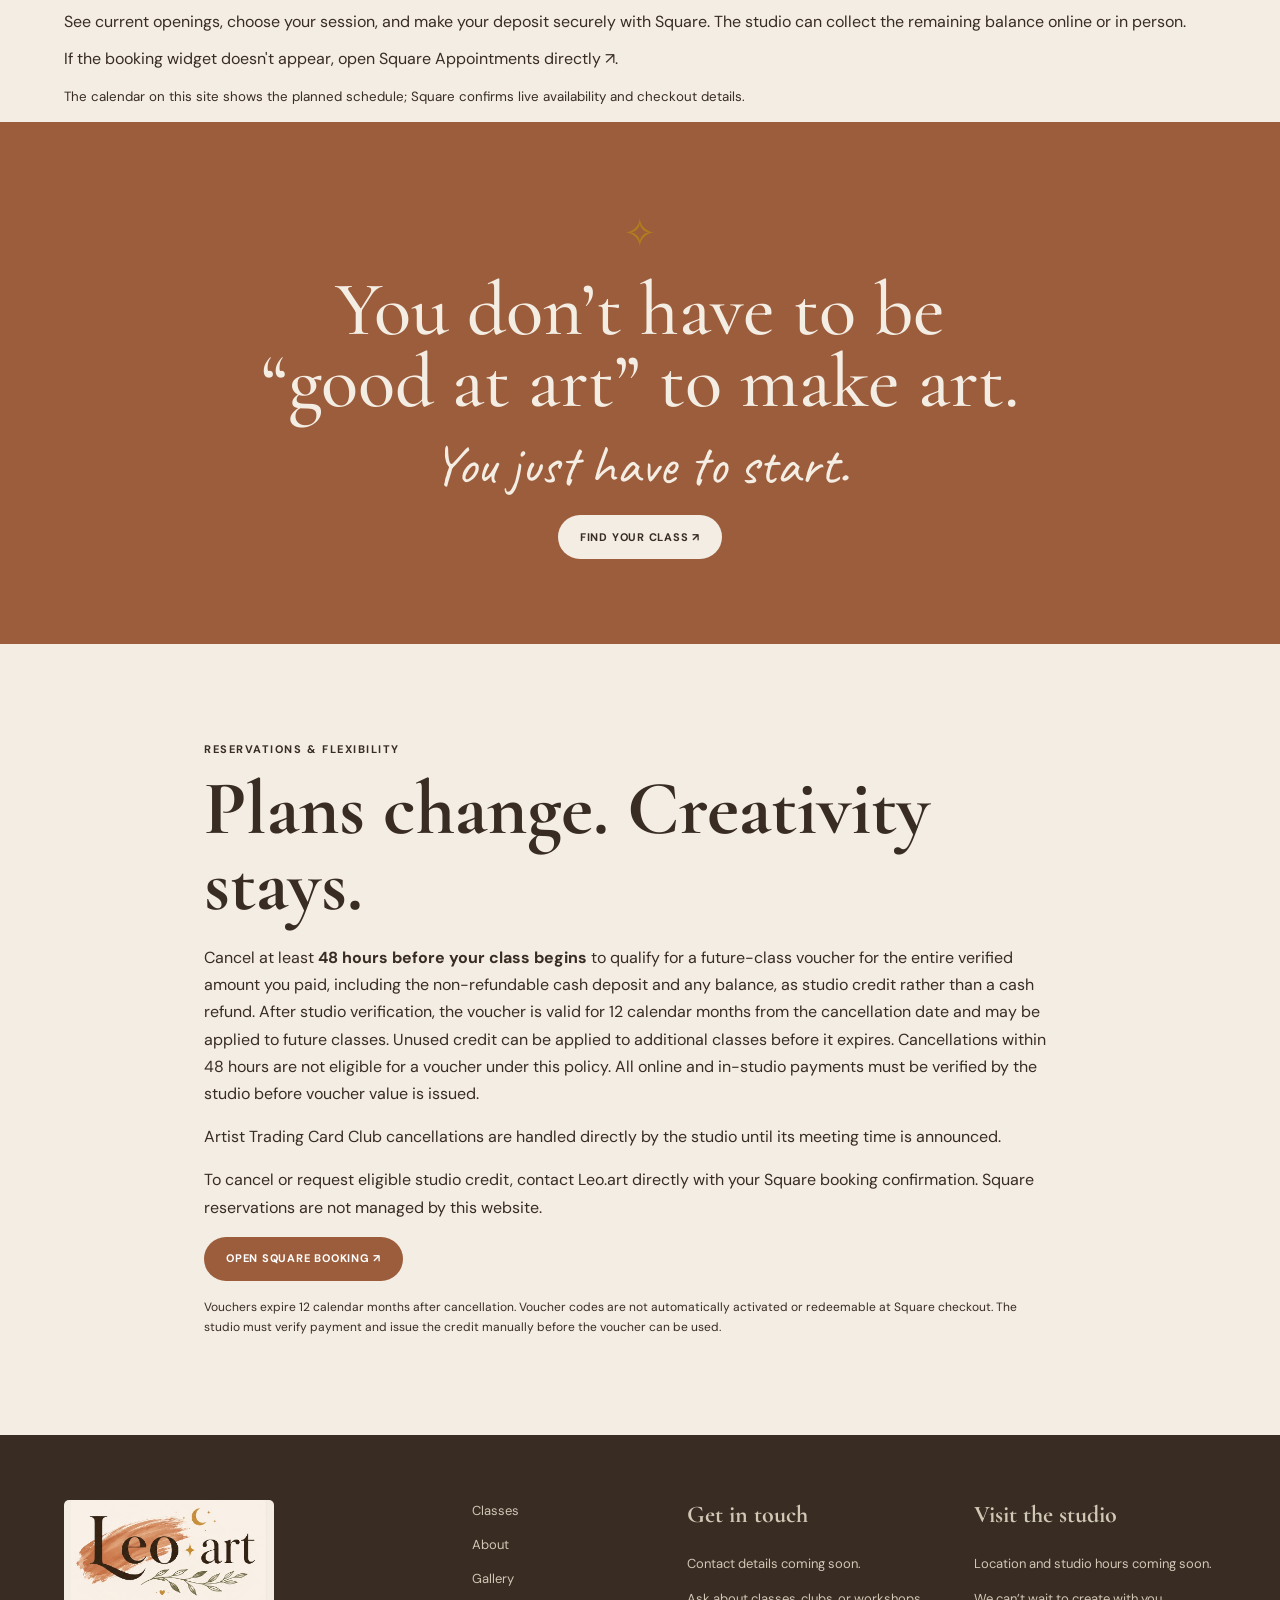
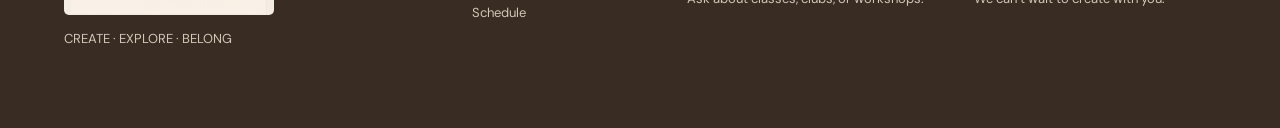
==== commit 54d1f307: "Link Choose a Session buttons directly to Square class booking" ====
--- a/index.html
+++ b/index.html
@@ -72,11 +72,11 @@
     <section id="story" class="story wrap"><div class="story-photo"><img src="images/artist.jpg" alt="Leo.art studio artist" data-fallback="Meet the artist"></div><div><p class="eyebrow">About Leo.art</p><h2>A studio for<br>curious minds.</h2><p>We believe creativity belongs to everyone. Whether you’re picking up a brush for the first time or returning to an old passion, there’s a place for you at the table.</p><a class="button button-gold" href="#contact">Say hello</a></div></section>
     <section id="schedule" class="schedule"><div class="wrap"><div class="schedule-heading"><div><p class="eyebrow">Upcoming and recurring classes</p><h2>Ready to make<br>something? <span>✦</span></h2></div><div class="filters" role="group" aria-label="Filter classes"><button type="button" class="filter active" data-filter="all" aria-pressed="true">All</button><button type="button" class="filter" data-filter="adults" aria-pressed="false">Adults</button><button type="button" class="filter" data-filter="kids" aria-pressed="false">Family</button><button type="button" class="filter" data-filter="workshops" aria-pressed="false">Workshops</button><button type="button" class="filter" data-filter="clubs" aria-pressed="false">Clubs</button></div></div>
         <div class="schedule-grid">
-          <article class="course" data-category="adults workshops" id="paint-sip"><img src="images/paint-and-sip.jpg" alt="Purple and lavender floral canvas painting featured in the first Paint and Sip class"><div class="course-content"><p class="course-type">WEEKLY CLASS</p><h3>Paint & Sip</h3><p><strong>Every Tuesday</strong></p><p>5:00 PM – 6:30 PM</p><p>Unwind, sip, and make something uniquely yours.</p><p class="course-price"><strong>$30 per attendee</strong> · $10 non-refundable deposit · $20 balance</p><p class="capacity-note">Capacity: 25 seats per session</p><a class="button button-terra" href="#book">Choose a session ↓</a></div></article>
-          <article class="course" data-category="clubs" id="trading-cards"><img src="images/atc-club-8661.jpg" alt="Artist trading card display with colorful mini illustrations on yellow backing"><div class="atc-photo-strip" aria-label="Artist Trading Card Club artwork examples"><img src="images/atc-club-8660.jpg" alt="Four red, black and white artist trading card designs" loading="lazy"><img src="images/atc-club-8659.jpg" alt="Four blue and teal artist trading cards with a frog, flowers, circles and mushroom" loading="lazy"></div><div class="course-content"><p class="course-type">MONTHLY CLUB · OPEN TO ALL</p><h3>Artist Trading Card Club</h3><p><strong>Third Wednesday of every month</strong></p><p>Time to be announced</p><p>Create, collect, and swap tiny original works of art.</p><p class="course-price"><strong>$5 per attendee</strong> · $5 cover due at booking</p><p class="capacity-note">Capacity: Unlimited attendees</p><a class="button button-terra" href="#book">Choose a session ↓</a></div></article>
-          <article class="course" data-category="adults workshops" id="resin"><img src="images/resin-class-1.jpg" alt="Colorful resin stained glass pieces displayed on a green shelf"><div class="resin-photo-strip" aria-label="Resin stained glass class artwork examples"><img src="images/resin-class-2.jpg" alt="Five colorful resin stained glass floral artworks" loading="lazy"><img src="images/resin-class-3.jpg" alt="Five resin stained glass flower designs" loading="lazy"></div><div class="course-content"><p class="course-type">ALTERNATING FRIDAYS</p><h3>Resin Stained Glass</h3><p><strong>Every other Friday</strong></p><p>5:30 PM – 8:30 PM</p><p>Explore color and light through resin art.</p><p class="course-price"><strong>$40 per attendee</strong> · $15 non-refundable deposit · $25 balance</p><p class="capacity-note">Capacity: 12 seats per session</p><a class="button button-terra" href="#book">Choose a session ↓</a></div></article>
-          <article class="course" data-category="kids workshops" id="parent-kid"><img src="images/parent-kid-art.jpg" alt="Parent and child making art together" data-fallback="Parent + Kid Art"><div class="course-content"><p class="course-type">WEEKLY FAMILY CLASS</p><h3>Parent + Kid Art</h3><p><strong>Every Saturday</strong></p><p>12:00 PM – 2:00 PM</p><p>Quality time, colorful hands, and shared creativity.</p><p class="course-price"><strong>$50 per booking (confirm whether this covers a pair)</strong> · $20 non-refundable deposit · $30 balance</p><p class="capacity-note">Capacity: 25 seats per session</p><a class="button button-terra" href="#book">Choose a session ↓</a></div></article>
-          <article class="course" data-category="adults workshops" id="junk-journal"><img src="images/junk-journaling.jpg" alt="Handmade junk journal with layered paper" data-fallback="Junk Journaling"><div class="course-content"><p class="course-type">ALTERNATING FRIDAYS</p><h3>Junk Journal</h3><p><strong>Alternates with Resin Stained Glass</strong></p><p>6:00 PM – 7:00 PM</p><p>Alternating Fridays beginning December 11, 2026</p><p>Transform scraps, memories, and paper into something personal.</p><p class="course-price"><strong>$25 per attendee</strong> · $10 non-refundable deposit · $15 balance</p><p class="capacity-note">Capacity: 25 seats per session</p><a class="button button-terra" href="#book">Choose a session ↓</a></div></article>
+          <article class="course" data-category="adults workshops" id="paint-sip"><img src="images/paint-and-sip.jpg" alt="Purple and lavender floral canvas painting featured in the first Paint and Sip class"><div class="course-content"><p class="course-type">WEEKLY CLASS</p><h3>Paint & Sip</h3><p><strong>Every Tuesday</strong></p><p>5:00 PM – 6:30 PM</p><p>Unwind, sip, and make something uniquely yours.</p><p class="course-price"><strong>$30 per attendee</strong> · $10 non-refundable deposit · $20 balance</p><p class="capacity-note">Capacity: 25 seats per session</p><a class="button button-terra" href="https://app.squareup.com/appointments/book/zdpi3f3oegt2z6/LQR8EGEP7BJPE/start" target="_blank" rel="noopener noreferrer">Choose a Session ↗</a></div></article>
+          <article class="course" data-category="clubs" id="trading-cards"><img src="images/atc-club-8661.jpg" alt="Artist trading card display with colorful mini illustrations on yellow backing"><div class="atc-photo-strip" aria-label="Artist Trading Card Club artwork examples"><img src="images/atc-club-8660.jpg" alt="Four red, black and white artist trading card designs" loading="lazy"><img src="images/atc-club-8659.jpg" alt="Four blue and teal artist trading cards with a frog, flowers, circles and mushroom" loading="lazy"></div><div class="course-content"><p class="course-type">MONTHLY CLUB · OPEN TO ALL</p><h3>Artist Trading Card Club</h3><p><strong>Third Wednesday of every month</strong></p><p>Time to be announced</p><p>Create, collect, and swap tiny original works of art.</p><p class="course-price"><strong>$5 per attendee</strong> · $5 cover due at booking</p><p class="capacity-note">Capacity: Unlimited attendees</p><a class="button button-terra" href="https://app.squareup.com/appointments/book/zdpi3f3oegt2z6/LQR8EGEP7BJPE/start" target="_blank" rel="noopener noreferrer">Choose a Session ↗</a></div></article>
+          <article class="course" data-category="adults workshops" id="resin"><img src="images/resin-class-1.jpg" alt="Colorful resin stained glass pieces displayed on a green shelf"><div class="resin-photo-strip" aria-label="Resin stained glass class artwork examples"><img src="images/resin-class-2.jpg" alt="Five colorful resin stained glass floral artworks" loading="lazy"><img src="images/resin-class-3.jpg" alt="Five resin stained glass flower designs" loading="lazy"></div><div class="course-content"><p class="course-type">ALTERNATING FRIDAYS</p><h3>Resin Stained Glass</h3><p><strong>Every other Friday</strong></p><p>5:30 PM – 8:30 PM</p><p>Explore color and light through resin art.</p><p class="course-price"><strong>$40 per attendee</strong> · $15 non-refundable deposit · $25 balance</p><p class="capacity-note">Capacity: 12 seats per session</p><a class="button button-terra" href="https://app.squareup.com/appointments/book/zdpi3f3oegt2z6/LQR8EGEP7BJPE/start" target="_blank" rel="noopener noreferrer">Choose a Session ↗</a></div></article>
+          <article class="course" data-category="kids workshops" id="parent-kid"><img src="images/parent-kid-art.jpg" alt="Parent and child making art together" data-fallback="Parent + Kid Art"><div class="course-content"><p class="course-type">WEEKLY FAMILY CLASS</p><h3>Parent + Kid Art</h3><p><strong>Every Saturday</strong></p><p>12:00 PM – 2:00 PM</p><p>Quality time, colorful hands, and shared creativity.</p><p class="course-price"><strong>$50 per booking (confirm whether this covers a pair)</strong> · $20 non-refundable deposit · $30 balance</p><p class="capacity-note">Capacity: 25 seats per session</p><a class="button button-terra" href="https://app.squareup.com/appointments/book/zdpi3f3oegt2z6/LQR8EGEP7BJPE/start" target="_blank" rel="noopener noreferrer">Choose a Session ↗</a></div></article>
+          <article class="course" data-category="adults workshops" id="junk-journal"><img src="images/junk-journaling.jpg" alt="Handmade junk journal with layered paper" data-fallback="Junk Journaling"><div class="course-content"><p class="course-type">ALTERNATING FRIDAYS</p><h3>Junk Journal</h3><p><strong>Alternates with Resin Stained Glass</strong></p><p>6:00 PM – 7:00 PM</p><p>Alternating Fridays beginning December 11, 2026</p><p>Transform scraps, memories, and paper into something personal.</p><p class="course-price"><strong>$25 per attendee</strong> · $10 non-refundable deposit · $15 balance</p><p class="capacity-note">Capacity: 25 seats per session</p><a class="button button-terra" href="https://app.squareup.com/appointments/book/zdpi3f3oegt2z6/LQR8EGEP7BJPE/start" target="_blank" rel="noopener noreferrer">Choose a Session ↗</a></div></article>
         </div>
         <p class="schedule-footnote">Booking and checkout are handled securely by Square. Please verify class availability, prices, deposits, and cancellation terms on the Square booking page before paying. The calendar on this website is informational and does not show live seat availability.</p>
       </div></section>
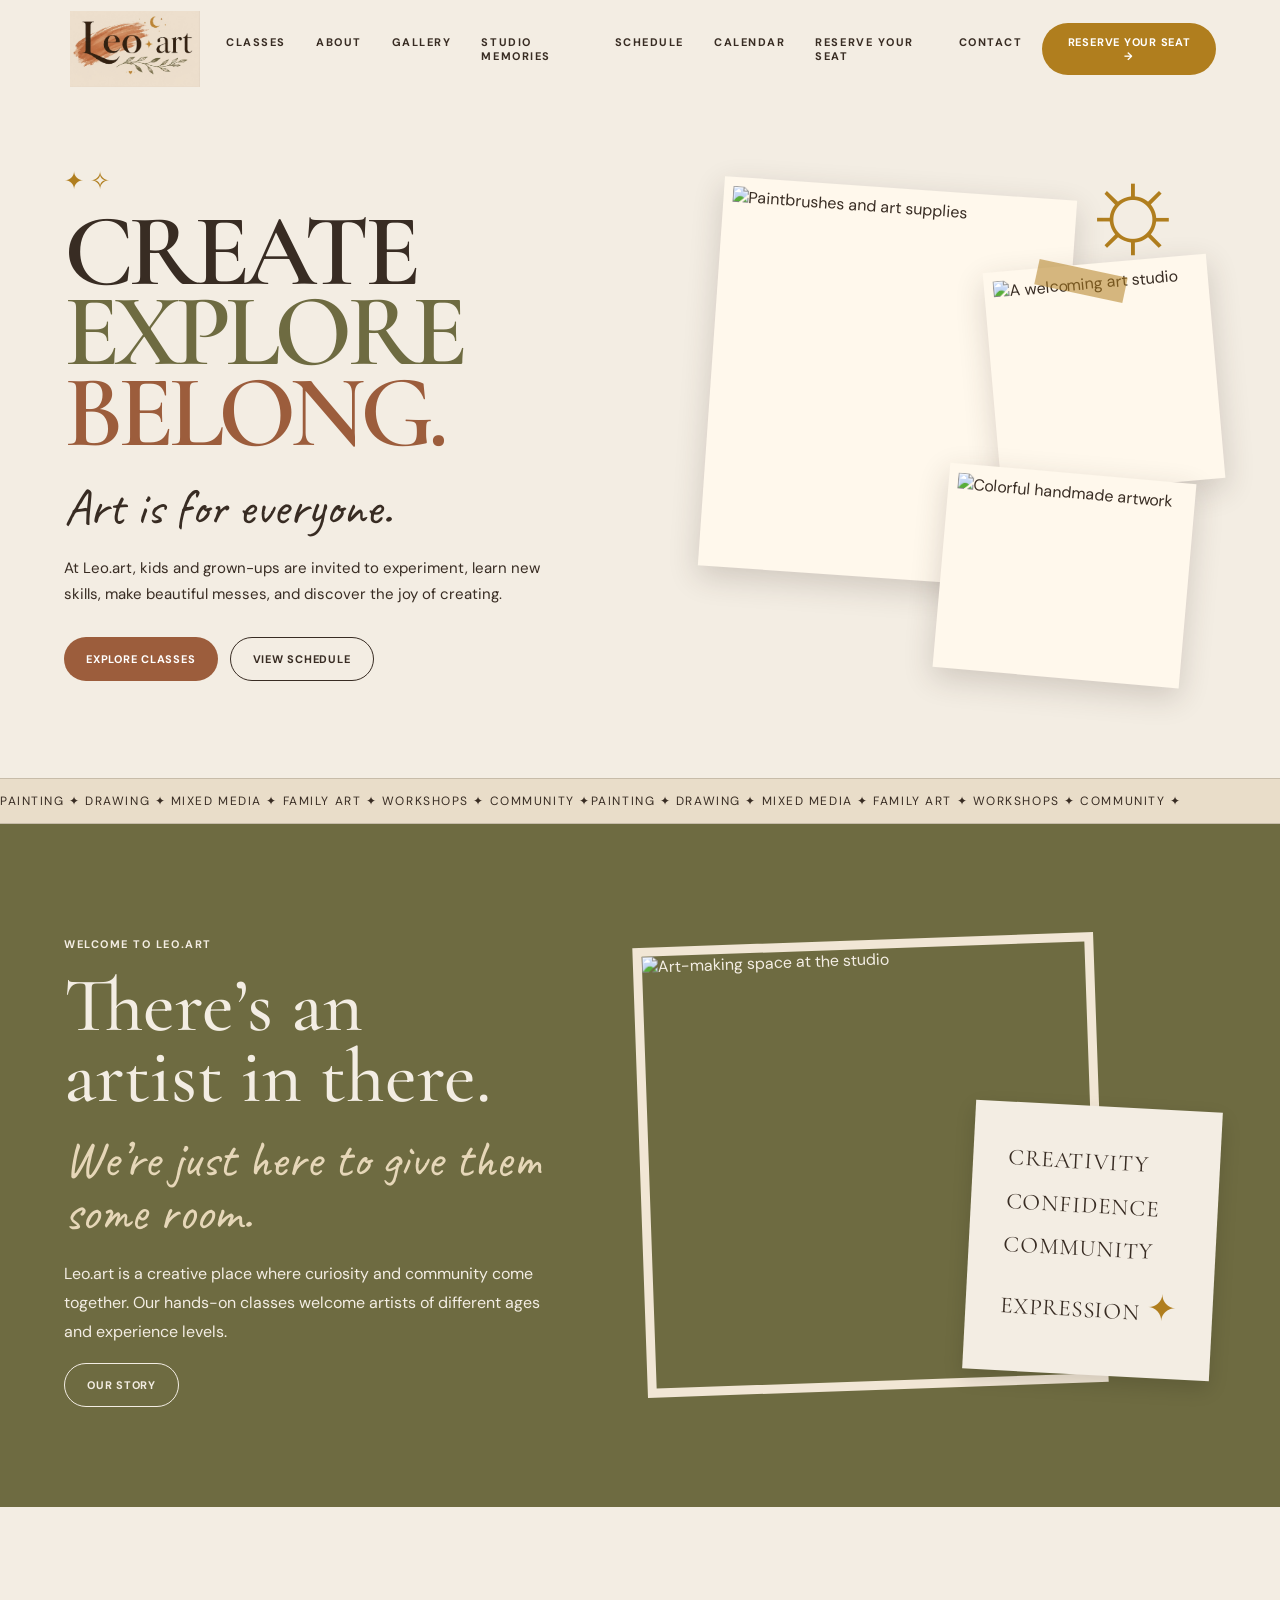
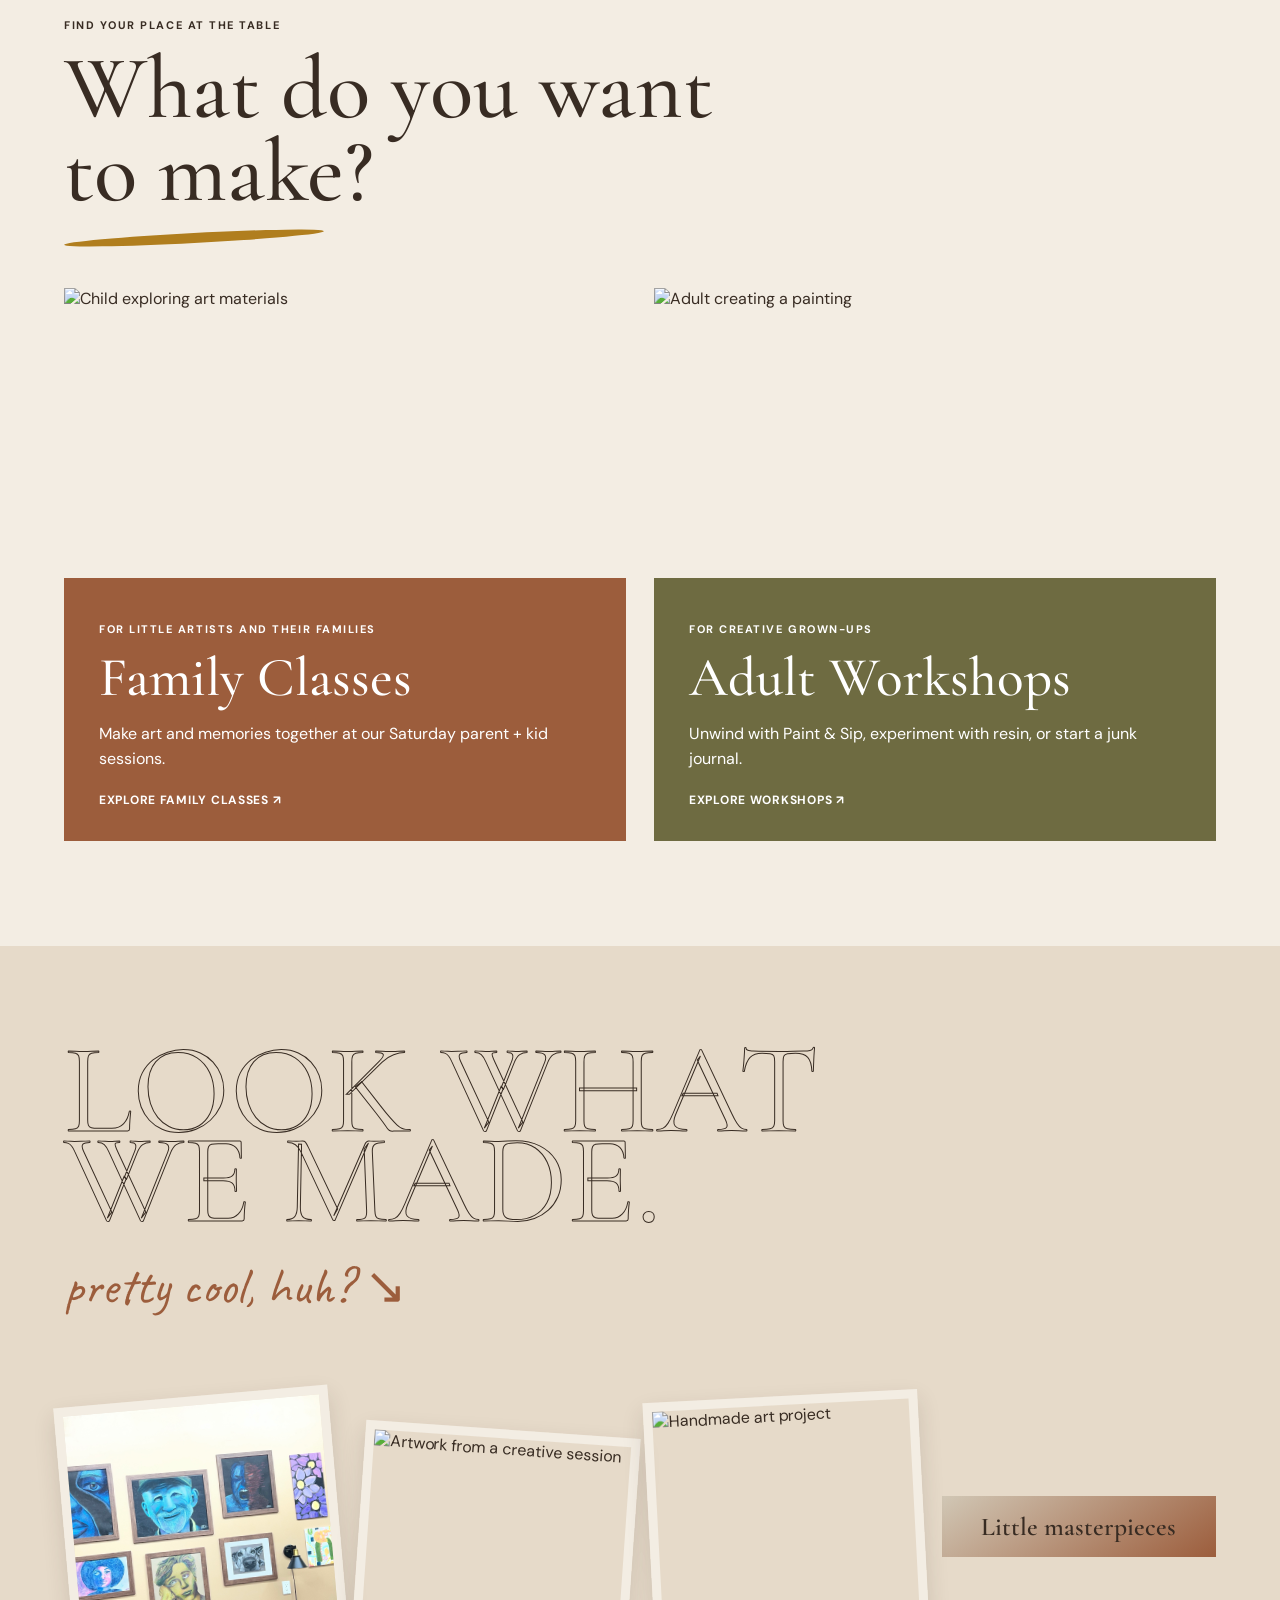
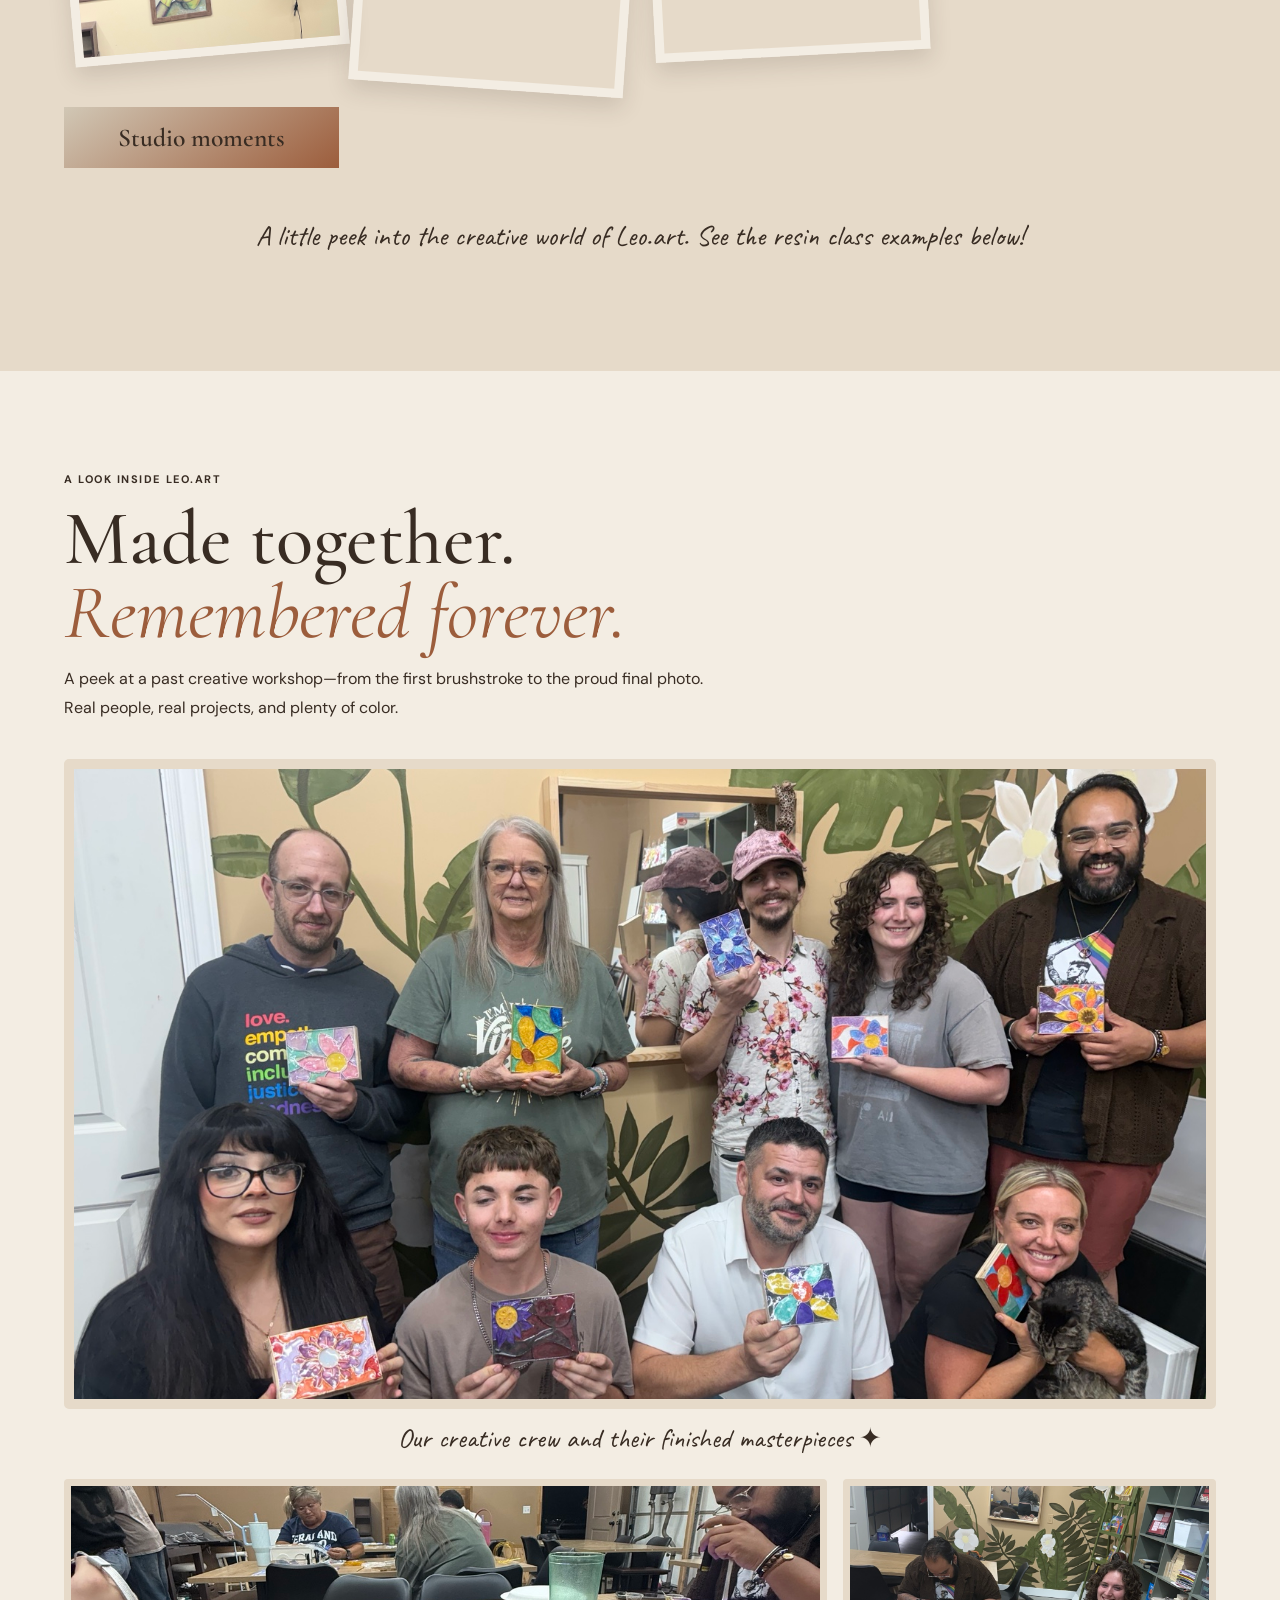
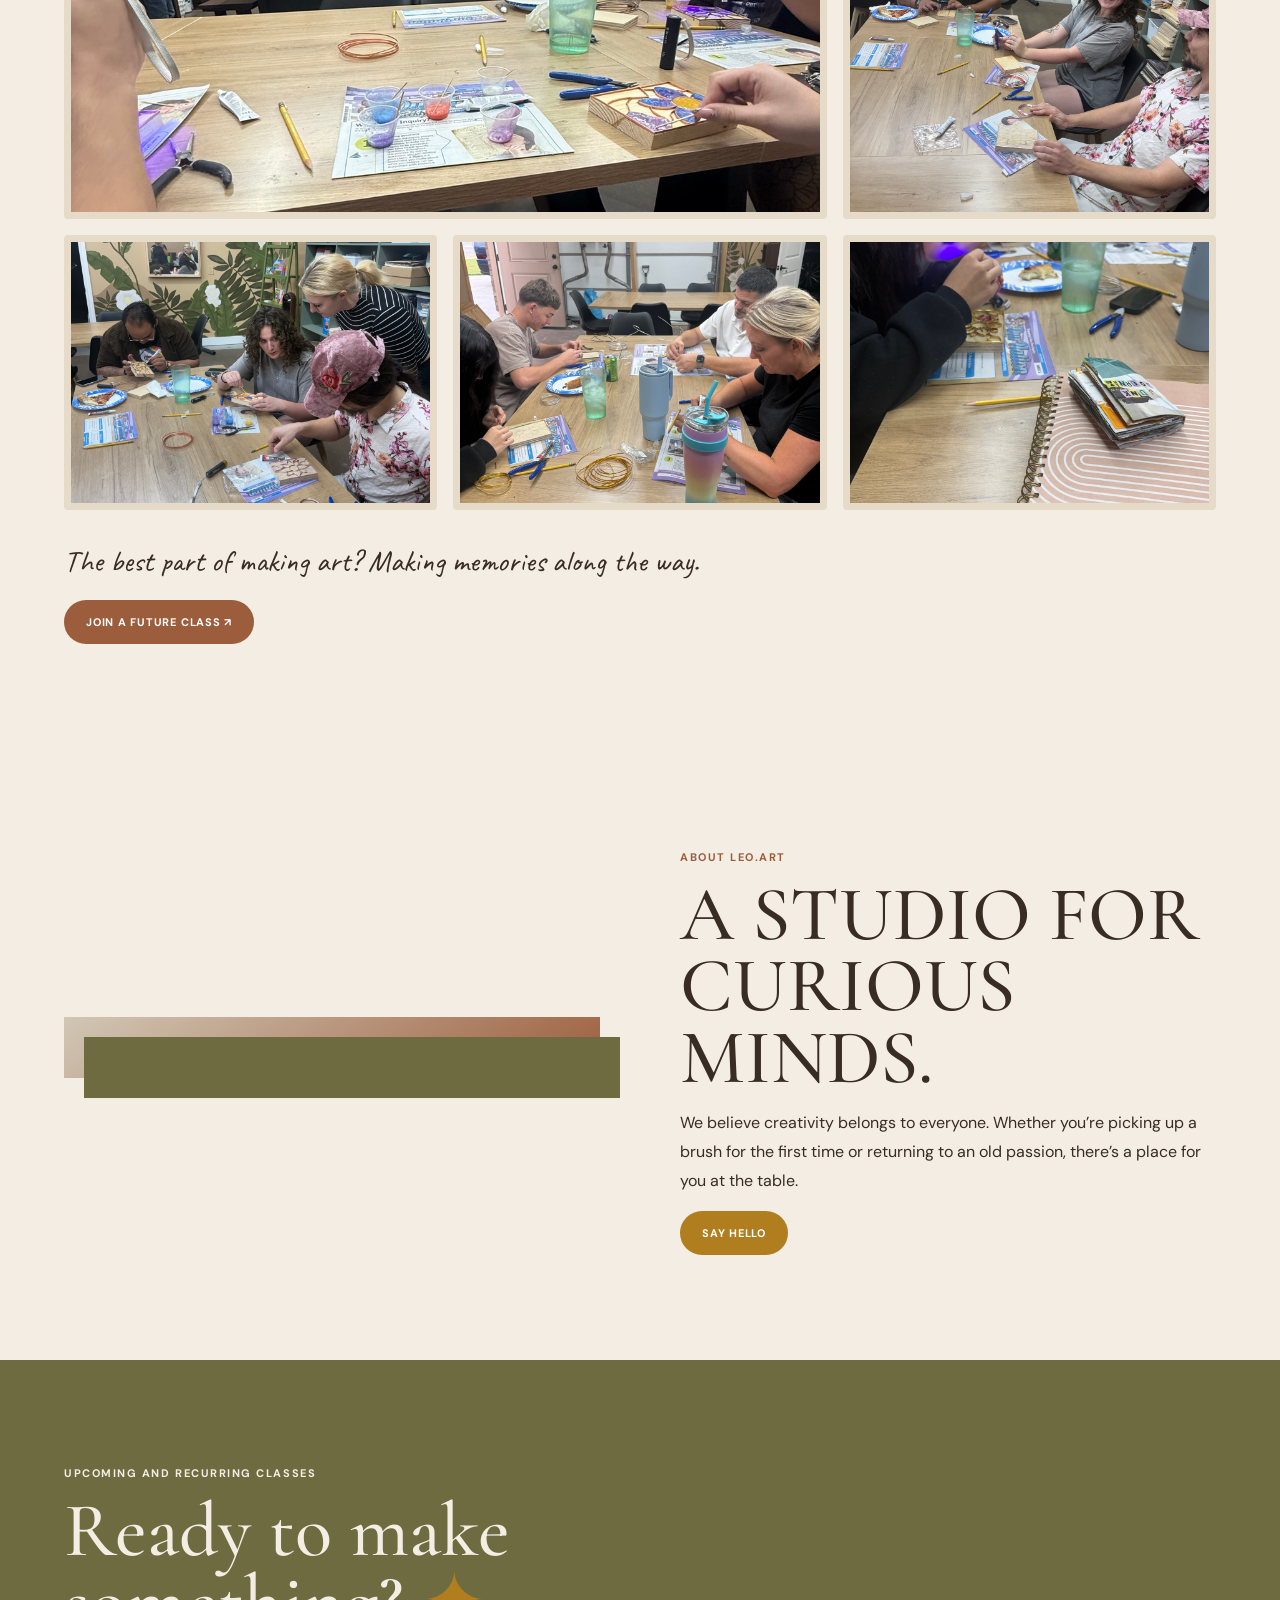
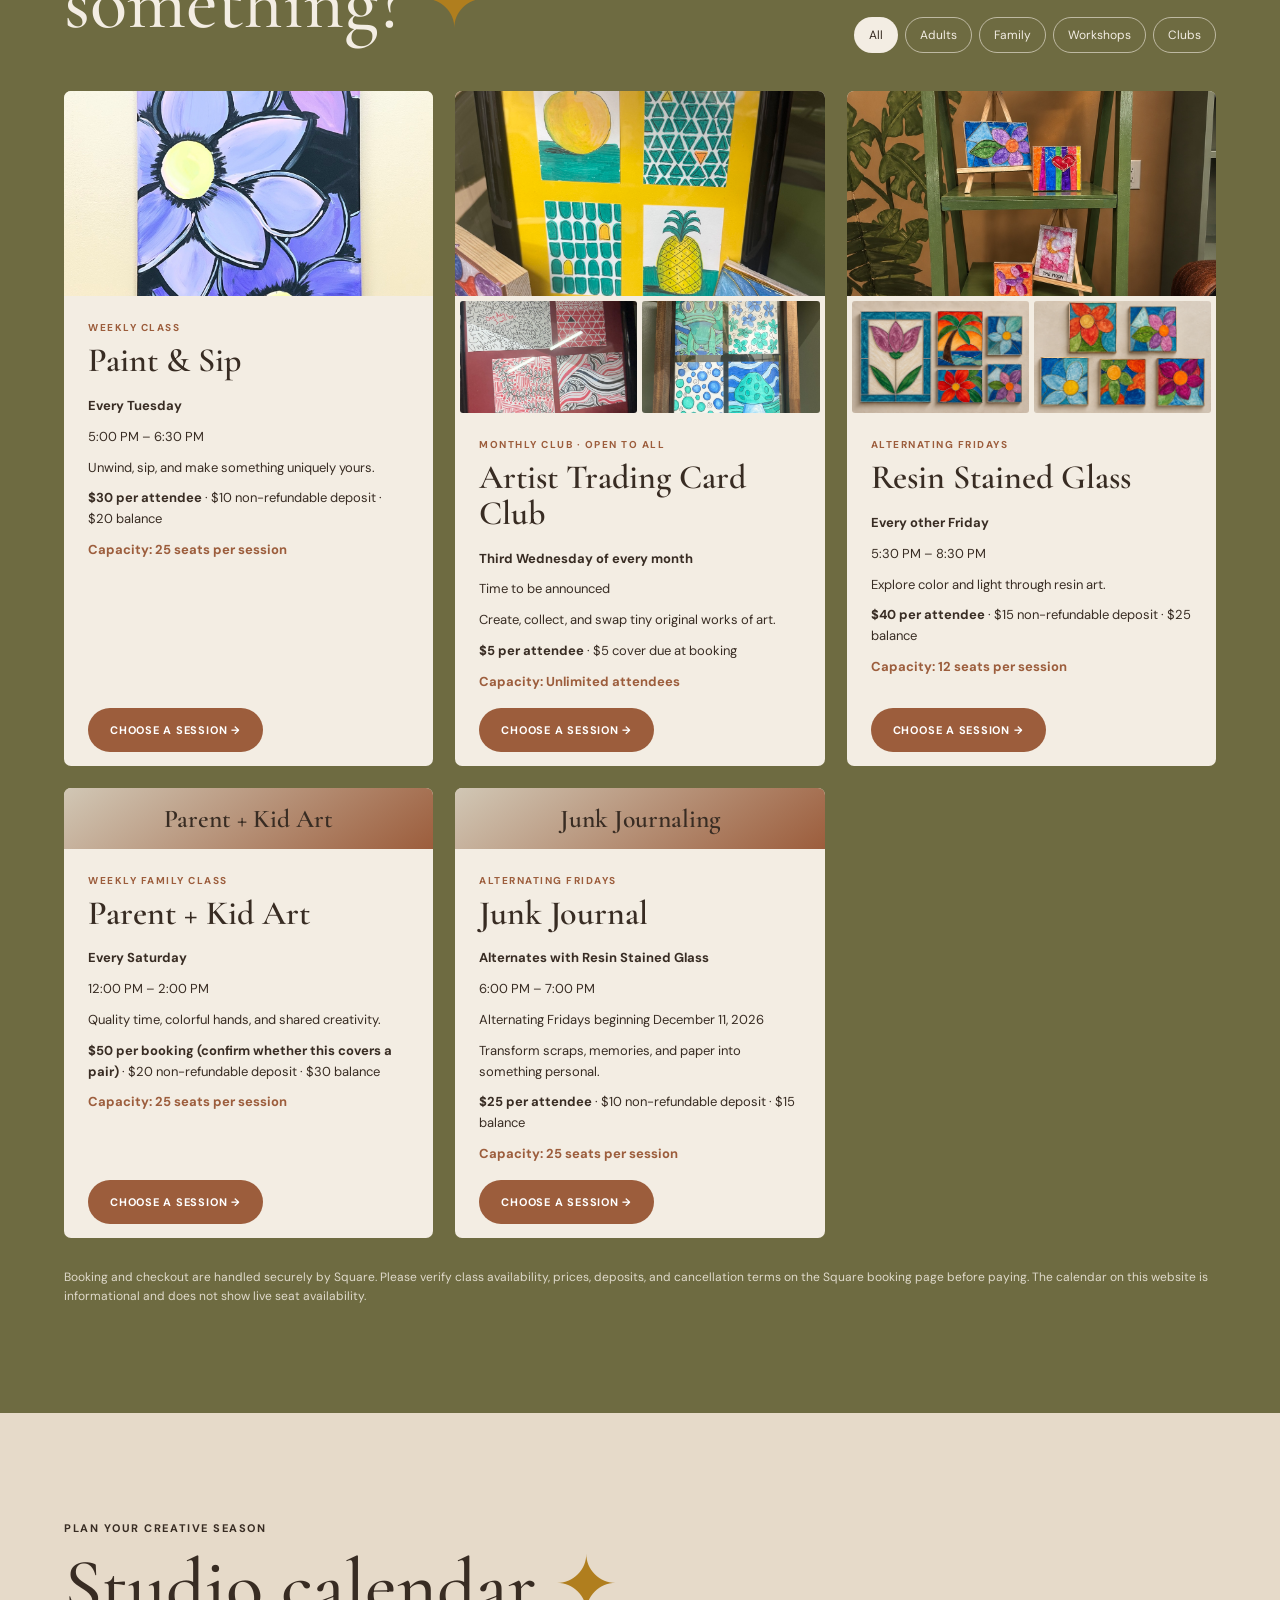
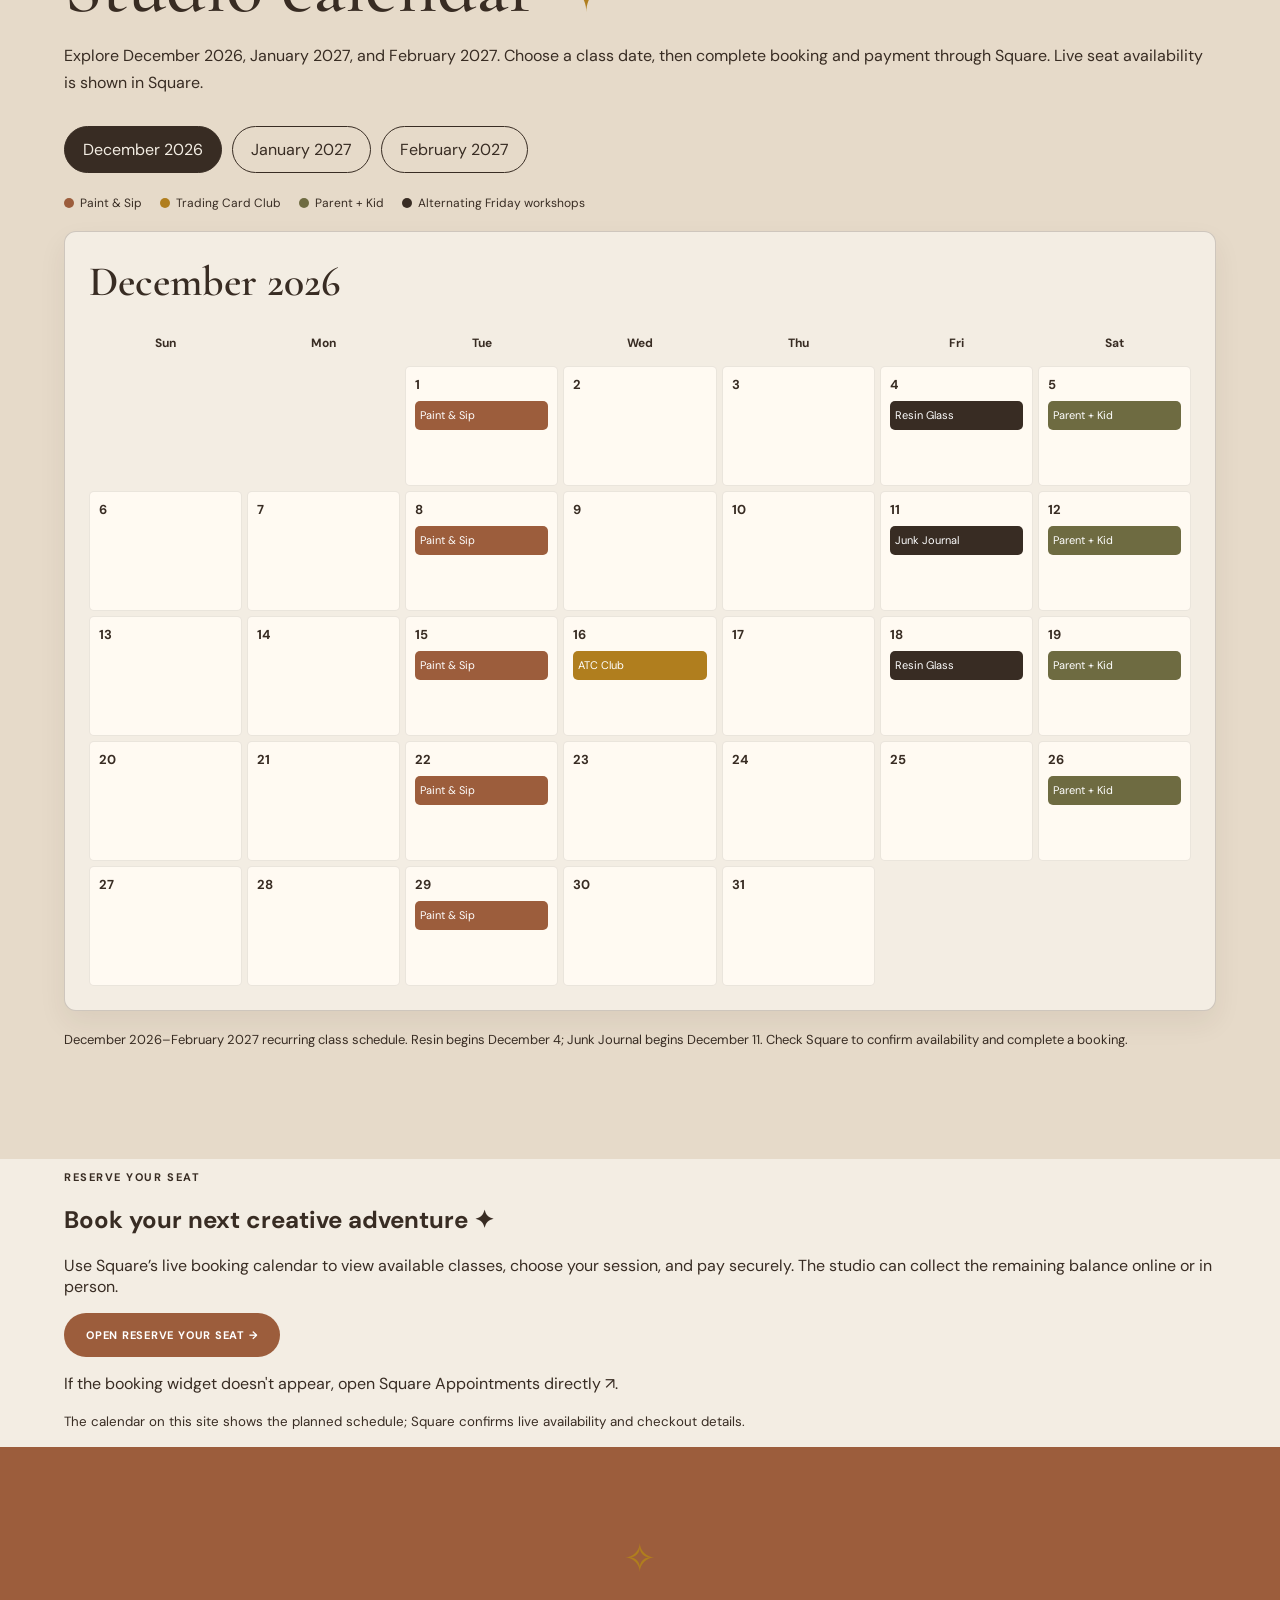
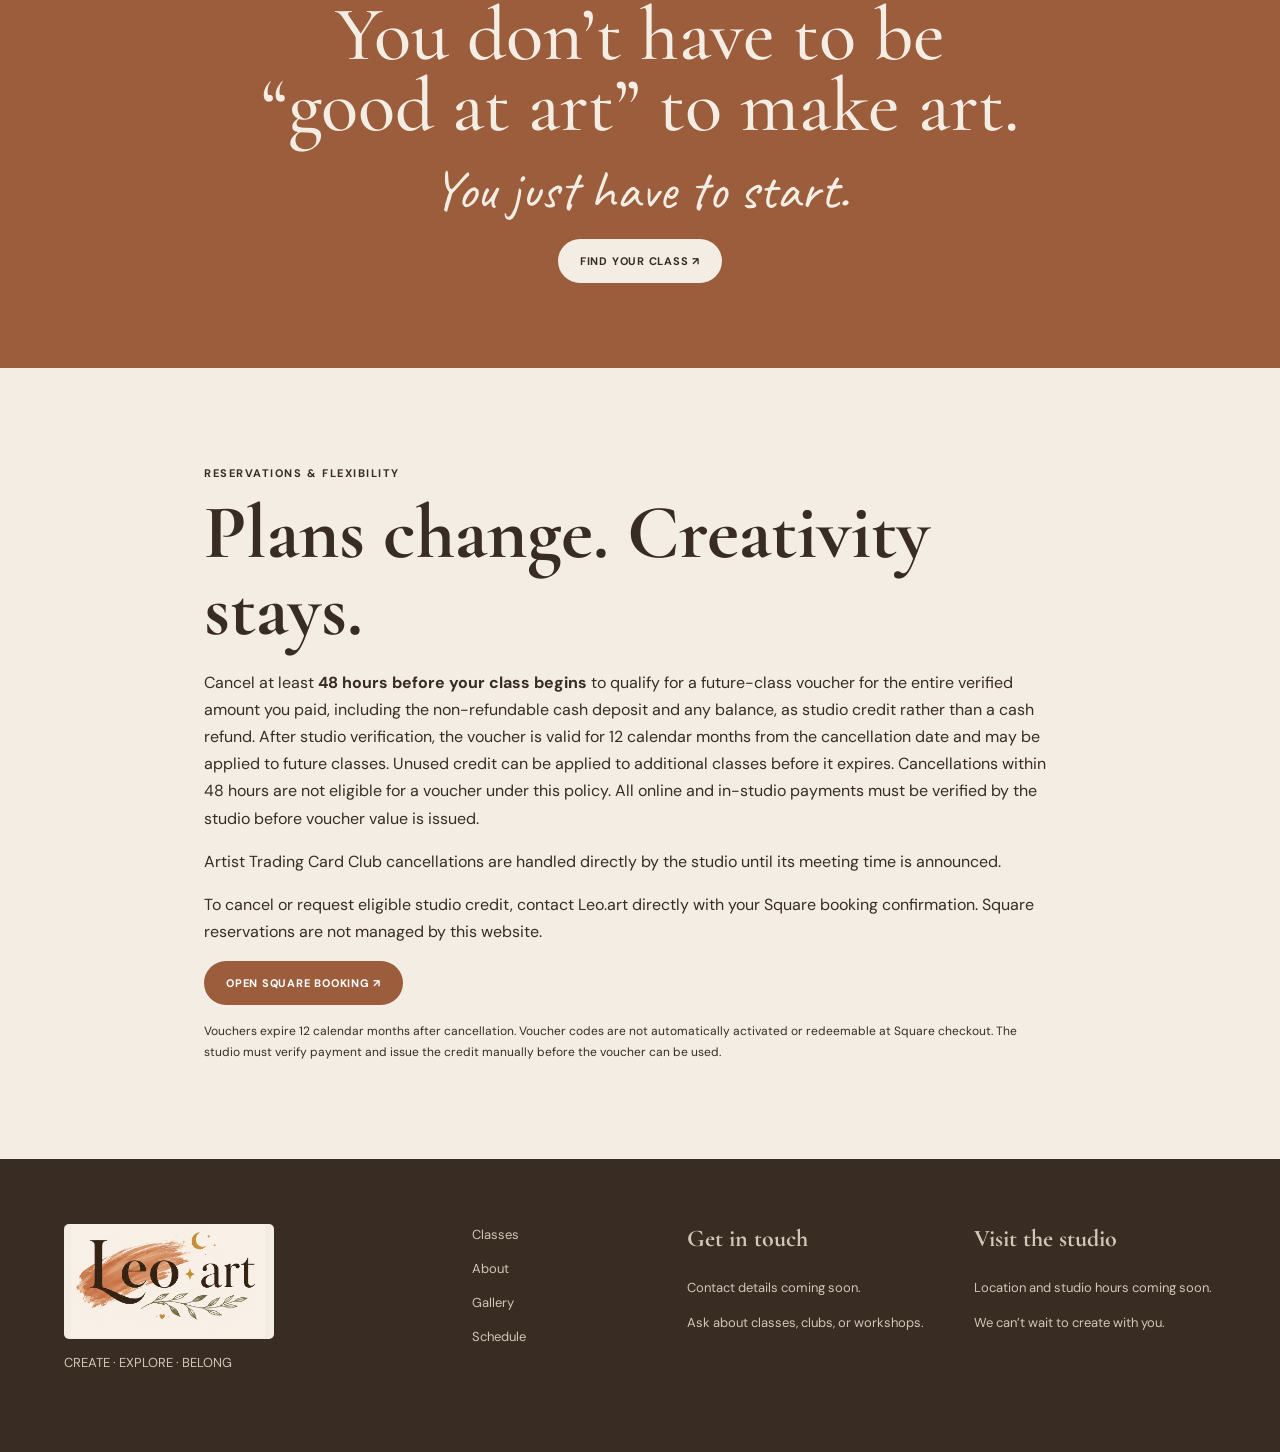
==== commit 26423844: "Link homepage class and navigation booking actions to Square-powered reservation page" ====
--- a/index.html
+++ b/index.html
@@ -18,9 +18,9 @@
     <a href="#home" class="brand" aria-label="Leo.art home"><img src="images/leo-art-logo.jpg" alt="Leo.art" width="150" height="88"></a>
     <button class="menu-toggle" aria-label="Open navigation" aria-controls="main-nav" aria-expanded="false">☰</button>
     <nav id="main-nav" class="nav" aria-label="Main navigation">
-      <a href="#classes">Classes</a><a href="#about">About</a><a href="#gallery">Gallery</a><a href="#studio-memories">Studio Memories</a><a href="#schedule">Schedule</a><a href="#calendar">Calendar</a><a href="#book">Book a Class</a><a href="#contact">Contact</a>
+      <a href="#classes">Classes</a><a href="#about">About</a><a href="#gallery">Gallery</a><a href="#studio-memories">Studio Memories</a><a href="#schedule">Schedule</a><a href="#calendar">Calendar</a><a href="reserve-your-seat.html">Reserve Your Seat</a><a href="#contact">Contact</a>
     </nav>
-    <a class="button button-gold header-cta" href="#book">Book a Class ↓</a>
+    <a class="button button-gold header-cta" href="reserve-your-seat.html">Reserve Your Seat →</a>
   </header>
   <main id="main">
     <section id="home" class="hero wrap">
@@ -72,11 +72,11 @@
     <section id="story" class="story wrap"><div class="story-photo"><img src="images/artist.jpg" alt="Leo.art studio artist" data-fallback="Meet the artist"></div><div><p class="eyebrow">About Leo.art</p><h2>A studio for<br>curious minds.</h2><p>We believe creativity belongs to everyone. Whether you’re picking up a brush for the first time or returning to an old passion, there’s a place for you at the table.</p><a class="button button-gold" href="#contact">Say hello</a></div></section>
     <section id="schedule" class="schedule"><div class="wrap"><div class="schedule-heading"><div><p class="eyebrow">Upcoming and recurring classes</p><h2>Ready to make<br>something? <span>✦</span></h2></div><div class="filters" role="group" aria-label="Filter classes"><button type="button" class="filter active" data-filter="all" aria-pressed="true">All</button><button type="button" class="filter" data-filter="adults" aria-pressed="false">Adults</button><button type="button" class="filter" data-filter="kids" aria-pressed="false">Family</button><button type="button" class="filter" data-filter="workshops" aria-pressed="false">Workshops</button><button type="button" class="filter" data-filter="clubs" aria-pressed="false">Clubs</button></div></div>
         <div class="schedule-grid">
-          <article class="course" data-category="adults workshops" id="paint-sip"><img src="images/paint-and-sip.jpg" alt="Purple and lavender floral canvas painting featured in the first Paint and Sip class"><div class="course-content"><p class="course-type">WEEKLY CLASS</p><h3>Paint & Sip</h3><p><strong>Every Tuesday</strong></p><p>5:00 PM – 6:30 PM</p><p>Unwind, sip, and make something uniquely yours.</p><p class="course-price"><strong>$30 per attendee</strong> · $10 non-refundable deposit · $20 balance</p><p class="capacity-note">Capacity: 25 seats per session</p><a class="button button-terra" href="https://app.squareup.com/appointments/book/zdpi3f3oegt2z6/LQR8EGEP7BJPE/start" target="_blank" rel="noopener noreferrer">Choose a Session ↗</a></div></article>
-          <article class="course" data-category="clubs" id="trading-cards"><img src="images/atc-club-8661.jpg" alt="Artist trading card display with colorful mini illustrations on yellow backing"><div class="atc-photo-strip" aria-label="Artist Trading Card Club artwork examples"><img src="images/atc-club-8660.jpg" alt="Four red, black and white artist trading card designs" loading="lazy"><img src="images/atc-club-8659.jpg" alt="Four blue and teal artist trading cards with a frog, flowers, circles and mushroom" loading="lazy"></div><div class="course-content"><p class="course-type">MONTHLY CLUB · OPEN TO ALL</p><h3>Artist Trading Card Club</h3><p><strong>Third Wednesday of every month</strong></p><p>Time to be announced</p><p>Create, collect, and swap tiny original works of art.</p><p class="course-price"><strong>$5 per attendee</strong> · $5 cover due at booking</p><p class="capacity-note">Capacity: Unlimited attendees</p><a class="button button-terra" href="https://app.squareup.com/appointments/book/zdpi3f3oegt2z6/LQR8EGEP7BJPE/start" target="_blank" rel="noopener noreferrer">Choose a Session ↗</a></div></article>
-          <article class="course" data-category="adults workshops" id="resin"><img src="images/resin-class-1.jpg" alt="Colorful resin stained glass pieces displayed on a green shelf"><div class="resin-photo-strip" aria-label="Resin stained glass class artwork examples"><img src="images/resin-class-2.jpg" alt="Five colorful resin stained glass floral artworks" loading="lazy"><img src="images/resin-class-3.jpg" alt="Five resin stained glass flower designs" loading="lazy"></div><div class="course-content"><p class="course-type">ALTERNATING FRIDAYS</p><h3>Resin Stained Glass</h3><p><strong>Every other Friday</strong></p><p>5:30 PM – 8:30 PM</p><p>Explore color and light through resin art.</p><p class="course-price"><strong>$40 per attendee</strong> · $15 non-refundable deposit · $25 balance</p><p class="capacity-note">Capacity: 12 seats per session</p><a class="button button-terra" href="https://app.squareup.com/appointments/book/zdpi3f3oegt2z6/LQR8EGEP7BJPE/start" target="_blank" rel="noopener noreferrer">Choose a Session ↗</a></div></article>
-          <article class="course" data-category="kids workshops" id="parent-kid"><img src="images/parent-kid-art.jpg" alt="Parent and child making art together" data-fallback="Parent + Kid Art"><div class="course-content"><p class="course-type">WEEKLY FAMILY CLASS</p><h3>Parent + Kid Art</h3><p><strong>Every Saturday</strong></p><p>12:00 PM – 2:00 PM</p><p>Quality time, colorful hands, and shared creativity.</p><p class="course-price"><strong>$50 per booking (confirm whether this covers a pair)</strong> · $20 non-refundable deposit · $30 balance</p><p class="capacity-note">Capacity: 25 seats per session</p><a class="button button-terra" href="https://app.squareup.com/appointments/book/zdpi3f3oegt2z6/LQR8EGEP7BJPE/start" target="_blank" rel="noopener noreferrer">Choose a Session ↗</a></div></article>
-          <article class="course" data-category="adults workshops" id="junk-journal"><img src="images/junk-journaling.jpg" alt="Handmade junk journal with layered paper" data-fallback="Junk Journaling"><div class="course-content"><p class="course-type">ALTERNATING FRIDAYS</p><h3>Junk Journal</h3><p><strong>Alternates with Resin Stained Glass</strong></p><p>6:00 PM – 7:00 PM</p><p>Alternating Fridays beginning December 11, 2026</p><p>Transform scraps, memories, and paper into something personal.</p><p class="course-price"><strong>$25 per attendee</strong> · $10 non-refundable deposit · $15 balance</p><p class="capacity-note">Capacity: 25 seats per session</p><a class="button button-terra" href="https://app.squareup.com/appointments/book/zdpi3f3oegt2z6/LQR8EGEP7BJPE/start" target="_blank" rel="noopener noreferrer">Choose a Session ↗</a></div></article>
+          <article class="course" data-category="adults workshops" id="paint-sip"><img src="images/paint-and-sip.jpg" alt="Purple and lavender floral canvas painting featured in the first Paint and Sip class"><div class="course-content"><p class="course-type">WEEKLY CLASS</p><h3>Paint & Sip</h3><p><strong>Every Tuesday</strong></p><p>5:00 PM – 6:30 PM</p><p>Unwind, sip, and make something uniquely yours.</p><p class="course-price"><strong>$30 per attendee</strong> · $10 non-refundable deposit · $20 balance</p><p class="capacity-note">Capacity: 25 seats per session</p><a class="button button-terra" href="reserve-your-seat.html">Choose a Session →</a></div></article>
+          <article class="course" data-category="clubs" id="trading-cards"><img src="images/atc-club-8661.jpg" alt="Artist trading card display with colorful mini illustrations on yellow backing"><div class="atc-photo-strip" aria-label="Artist Trading Card Club artwork examples"><img src="images/atc-club-8660.jpg" alt="Four red, black and white artist trading card designs" loading="lazy"><img src="images/atc-club-8659.jpg" alt="Four blue and teal artist trading cards with a frog, flowers, circles and mushroom" loading="lazy"></div><div class="course-content"><p class="course-type">MONTHLY CLUB · OPEN TO ALL</p><h3>Artist Trading Card Club</h3><p><strong>Third Wednesday of every month</strong></p><p>Time to be announced</p><p>Create, collect, and swap tiny original works of art.</p><p class="course-price"><strong>$5 per attendee</strong> · $5 cover due at booking</p><p class="capacity-note">Capacity: Unlimited attendees</p><a class="button button-terra" href="reserve-your-seat.html">Choose a Session →</a></div></article>
+          <article class="course" data-category="adults workshops" id="resin"><img src="images/resin-class-1.jpg" alt="Colorful resin stained glass pieces displayed on a green shelf"><div class="resin-photo-strip" aria-label="Resin stained glass class artwork examples"><img src="images/resin-class-2.jpg" alt="Five colorful resin stained glass floral artworks" loading="lazy"><img src="images/resin-class-3.jpg" alt="Five resin stained glass flower designs" loading="lazy"></div><div class="course-content"><p class="course-type">ALTERNATING FRIDAYS</p><h3>Resin Stained Glass</h3><p><strong>Every other Friday</strong></p><p>5:30 PM – 8:30 PM</p><p>Explore color and light through resin art.</p><p class="course-price"><strong>$40 per attendee</strong> · $15 non-refundable deposit · $25 balance</p><p class="capacity-note">Capacity: 12 seats per session</p><a class="button button-terra" href="reserve-your-seat.html">Choose a Session →</a></div></article>
+          <article class="course" data-category="kids workshops" id="parent-kid"><img src="images/parent-kid-art.jpg" alt="Parent and child making art together" data-fallback="Parent + Kid Art"><div class="course-content"><p class="course-type">WEEKLY FAMILY CLASS</p><h3>Parent + Kid Art</h3><p><strong>Every Saturday</strong></p><p>12:00 PM – 2:00 PM</p><p>Quality time, colorful hands, and shared creativity.</p><p class="course-price"><strong>$50 per booking (confirm whether this covers a pair)</strong> · $20 non-refundable deposit · $30 balance</p><p class="capacity-note">Capacity: 25 seats per session</p><a class="button button-terra" href="reserve-your-seat.html">Choose a Session →</a></div></article>
+          <article class="course" data-category="adults workshops" id="junk-journal"><img src="images/junk-journaling.jpg" alt="Handmade junk journal with layered paper" data-fallback="Junk Journaling"><div class="course-content"><p class="course-type">ALTERNATING FRIDAYS</p><h3>Junk Journal</h3><p><strong>Alternates with Resin Stained Glass</strong></p><p>6:00 PM – 7:00 PM</p><p>Alternating Fridays beginning December 11, 2026</p><p>Transform scraps, memories, and paper into something personal.</p><p class="course-price"><strong>$25 per attendee</strong> · $10 non-refundable deposit · $15 balance</p><p class="capacity-note">Capacity: 25 seats per session</p><a class="button button-terra" href="reserve-your-seat.html">Choose a Session →</a></div></article>
         </div>
         <p class="schedule-footnote">Booking and checkout are handled securely by Square. Please verify class availability, prices, deposits, and cancellation terms on the Square booking page before paying. The calendar on this website is informational and does not show live seat availability.</p>
       </div></section>
@@ -93,12 +93,12 @@
       <div class="calendar-board"><h3 id="calendar-title">December 2026</h3><div class="calendar-grid" id="calendar-grid" aria-live="polite"></div></div>
       <p class="calendar-notice" id="calendar-notice">Resin Stained Glass begins Friday, December 4, 2026; Junk Journal begins Friday, December 11, 2026. They alternate Fridays.</p>
     </div></section>
-    <section id="book" class="square-booking-section"><div class="wrap"><p class="eyebrow">Reserve your seat</p><h2>Book your next creative adventure ✦</h2><p>See current openings, choose your session, and make your deposit securely with Square. The studio can collect the remaining balance online or in person.</p><div class="square-embed" aria-label="Square Appointments online booking">
+    <section id="book" class="square-booking-section"><div class="wrap"><p class="eyebrow">Reserve your seat</p><h2>Book your next creative adventure ✦</h2><p>Use Square’s live booking calendar to view available classes, choose your session, and pay securely. The studio can collect the remaining balance online or in person.</p><div class="square-embed" aria-label="Square Appointments online booking">
 <!-- Start Square Appointments Embed Code -->
 <script src='https://square.site/appointments/buyer/widget/zdpi3f3oegt2z6/LQR8EGEP7BJPE.js'></script>
 <!-- End Square Appointments Embed Code -->
 </div>
-<p class="square-fallback">If the booking widget doesn't appear, <a href="https://app.squareup.com/appointments/book/zdpi3f3oegt2z6/LQR8EGEP7BJPE/start" target="_blank" rel="noopener noreferrer">open Square Appointments directly ↗</a>.</p><p><small>The calendar on this site shows the planned schedule; Square confirms live availability and checkout details.</small></p></div></section>
+<p><a class="button button-terra" href="reserve-your-seat.html">Open Reserve Your Seat →</a></p><p class="square-fallback">If the booking widget doesn't appear, <a href="https://app.squareup.com/appointments/book/zdpi3f3oegt2z6/LQR8EGEP7BJPE/start" target="_blank" rel="noopener noreferrer">open Square Appointments directly ↗</a>.</p><p><small>The calendar on this site shows the planned schedule; Square confirms live availability and checkout details.</small></p></div></section>
     <section class="final-cta"><div class="wrap"><span aria-hidden="true">✧</span><h2>You don’t have to be<br>“good at art” to make art.</h2><p class="script">You just have to start.</p><a href="#schedule" class="button button-cream">Find your class ↗</a></div></section>
   </main>
   <section id="cancellation-policy" class="policy-section"><div class="wrap">
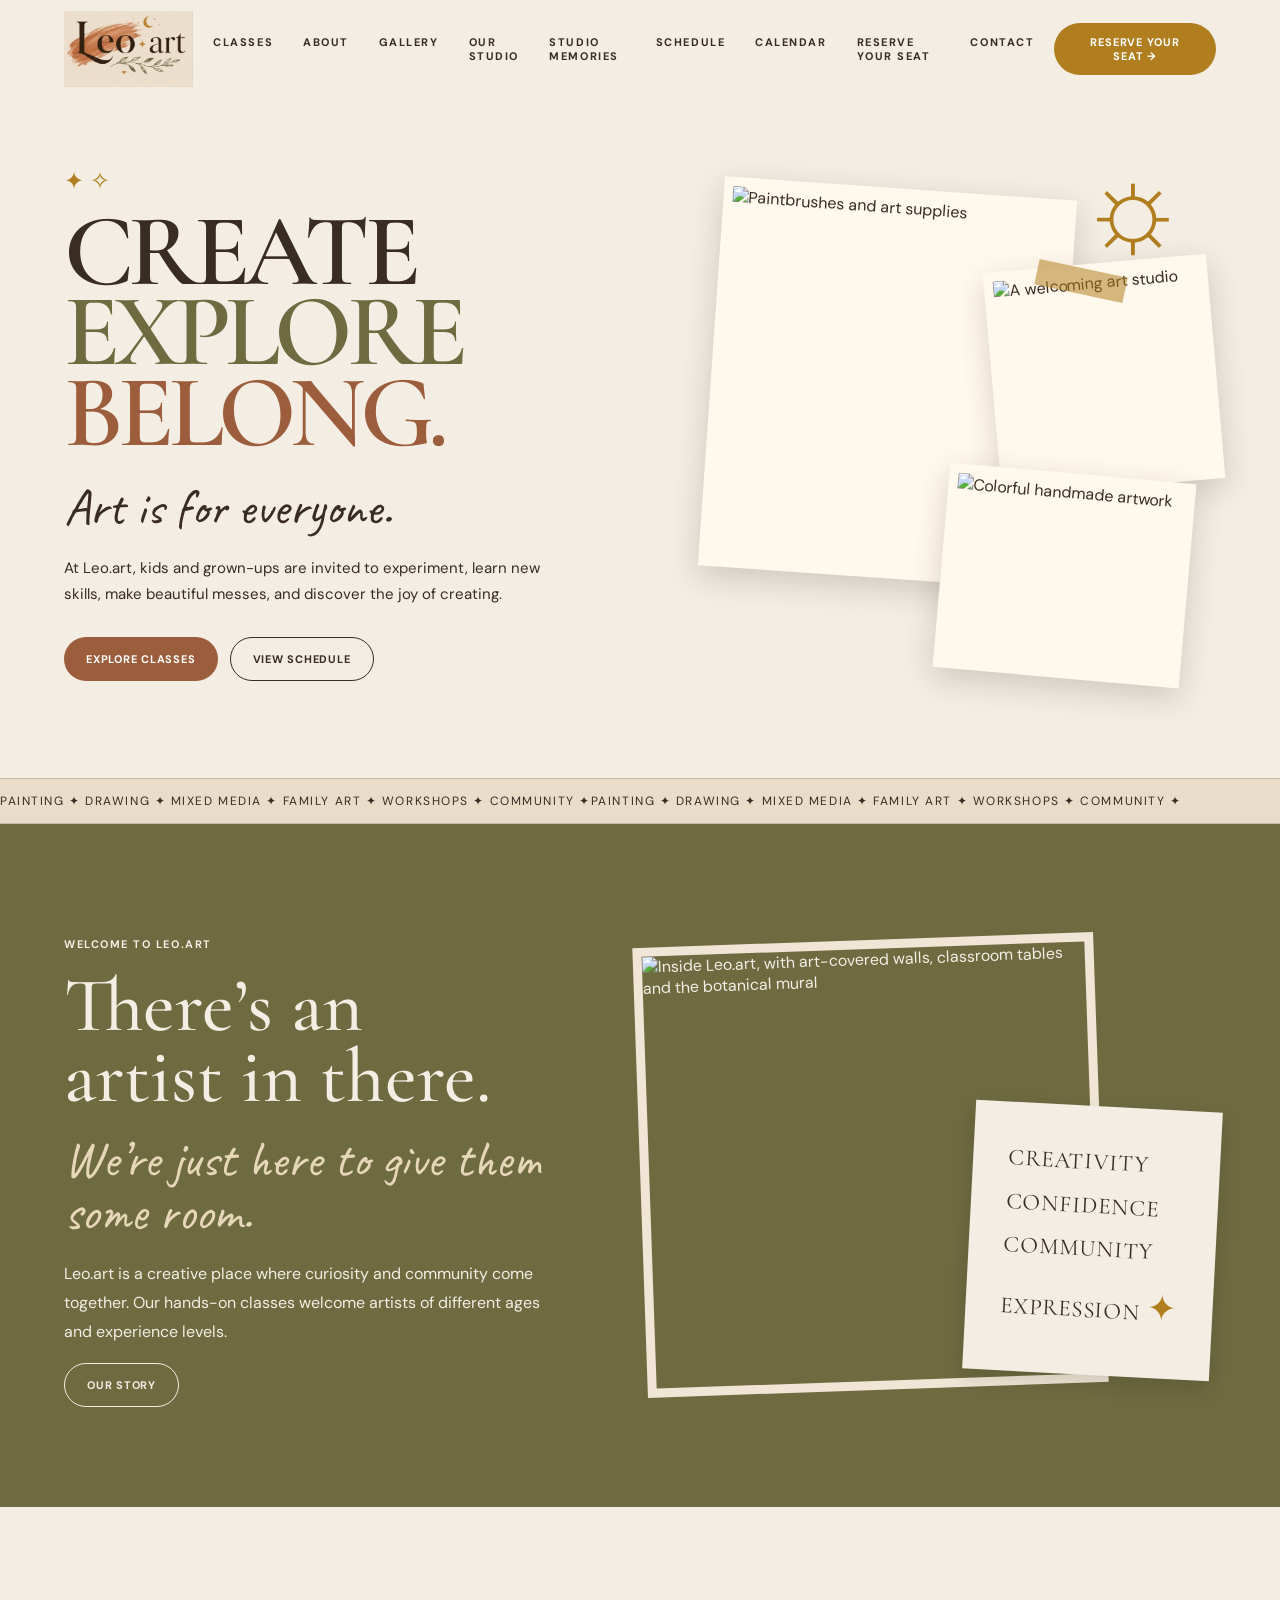
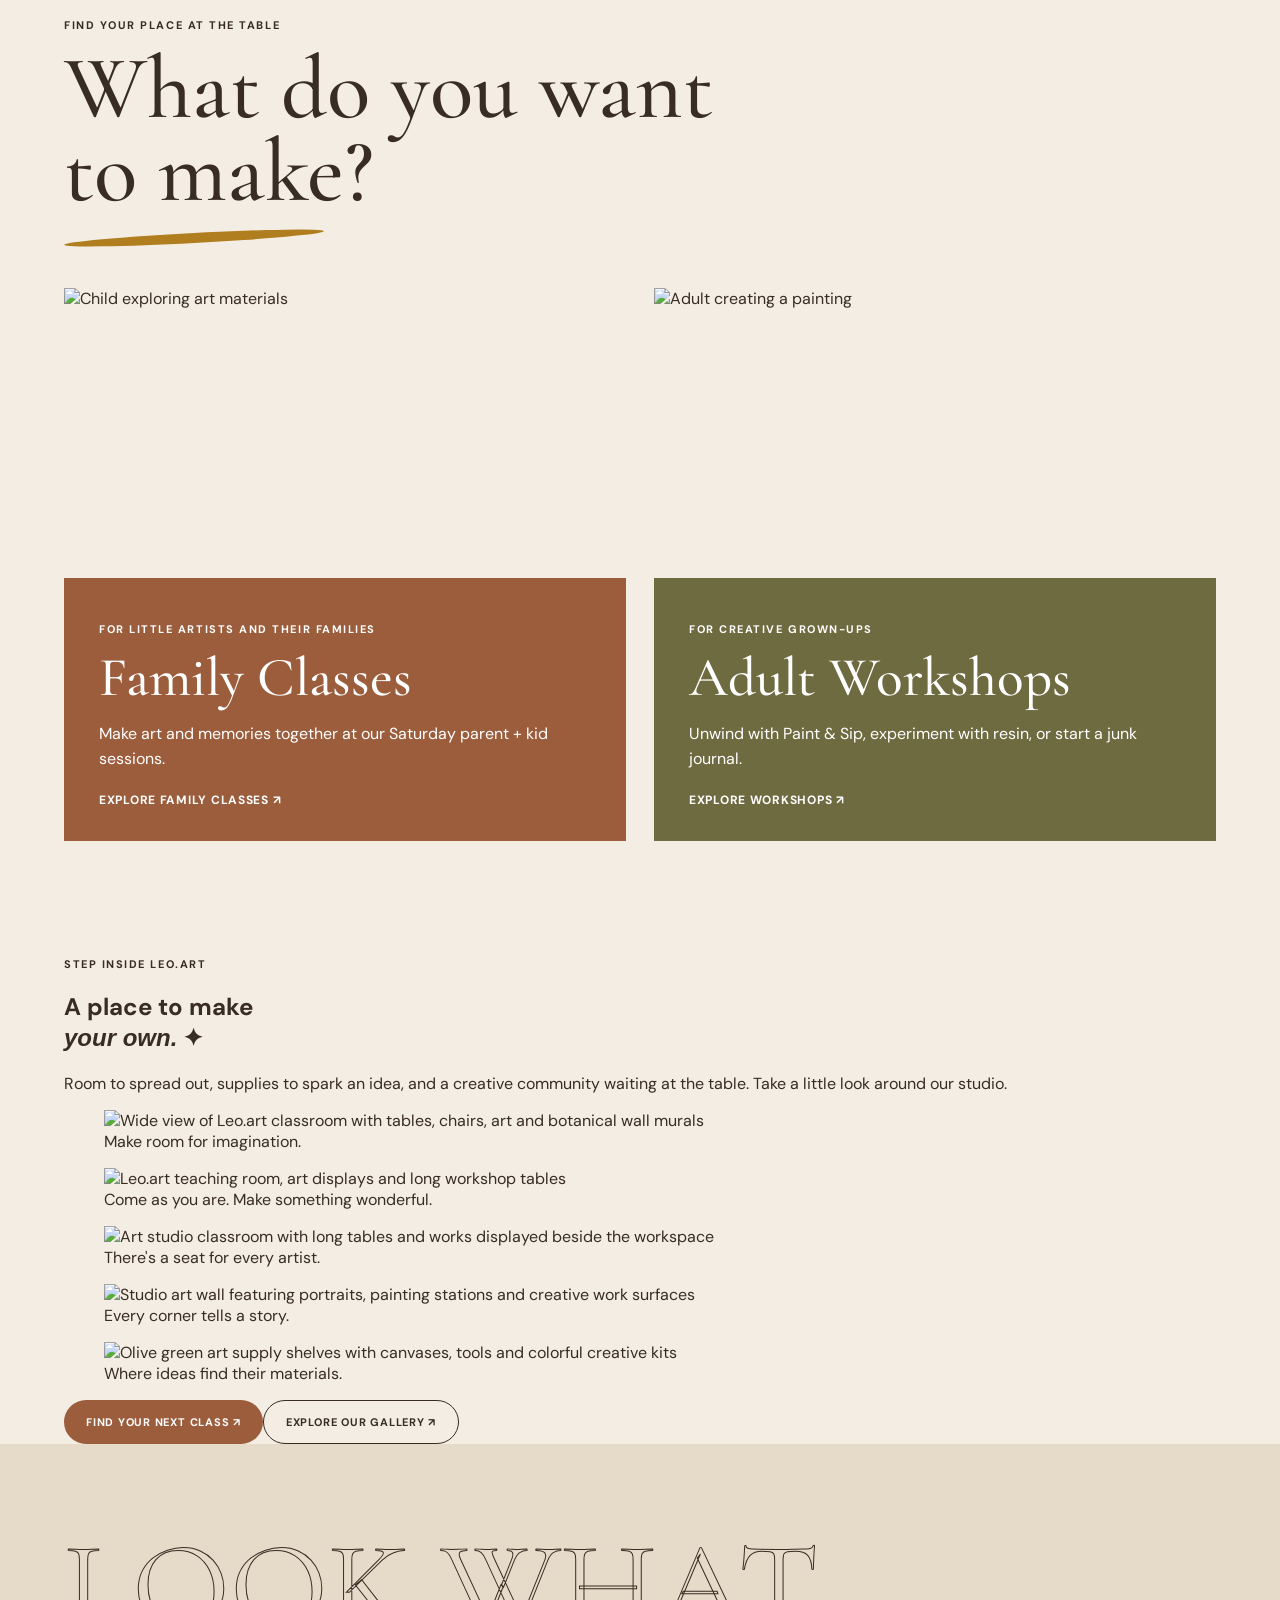
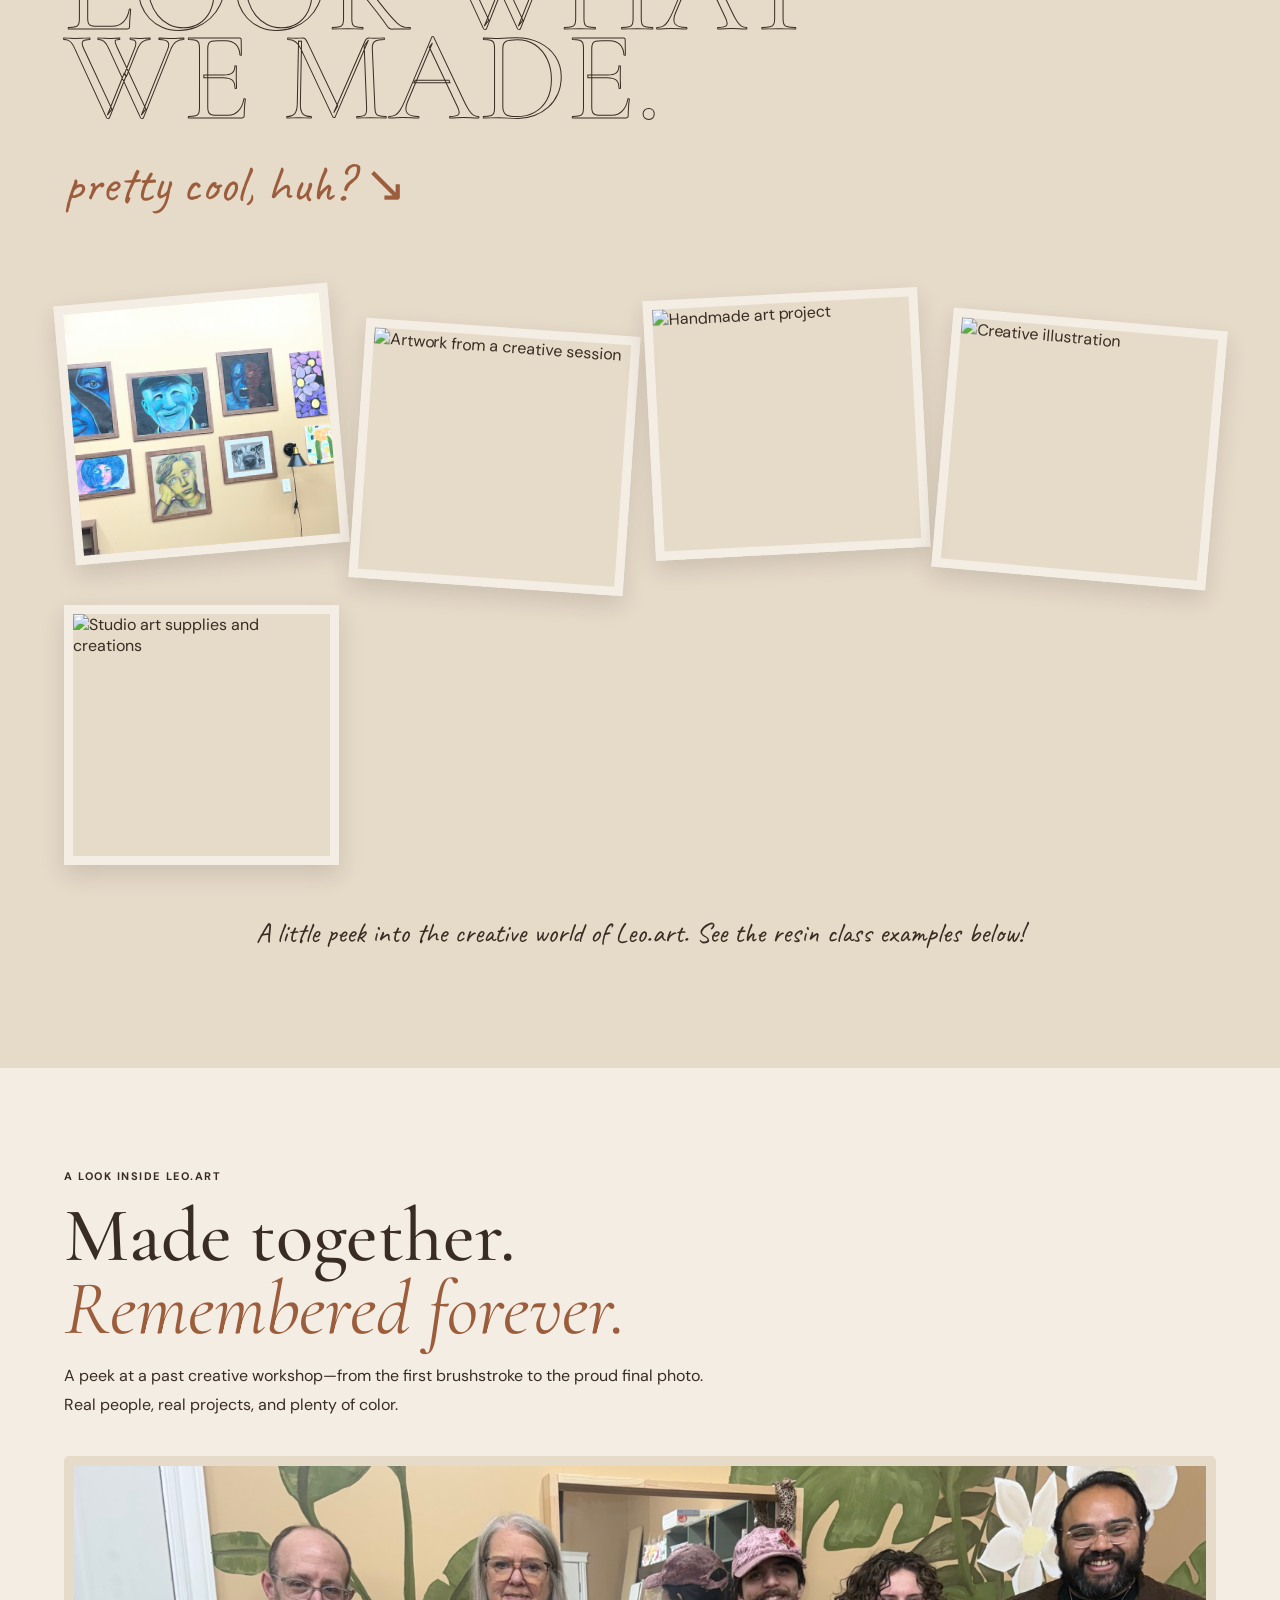
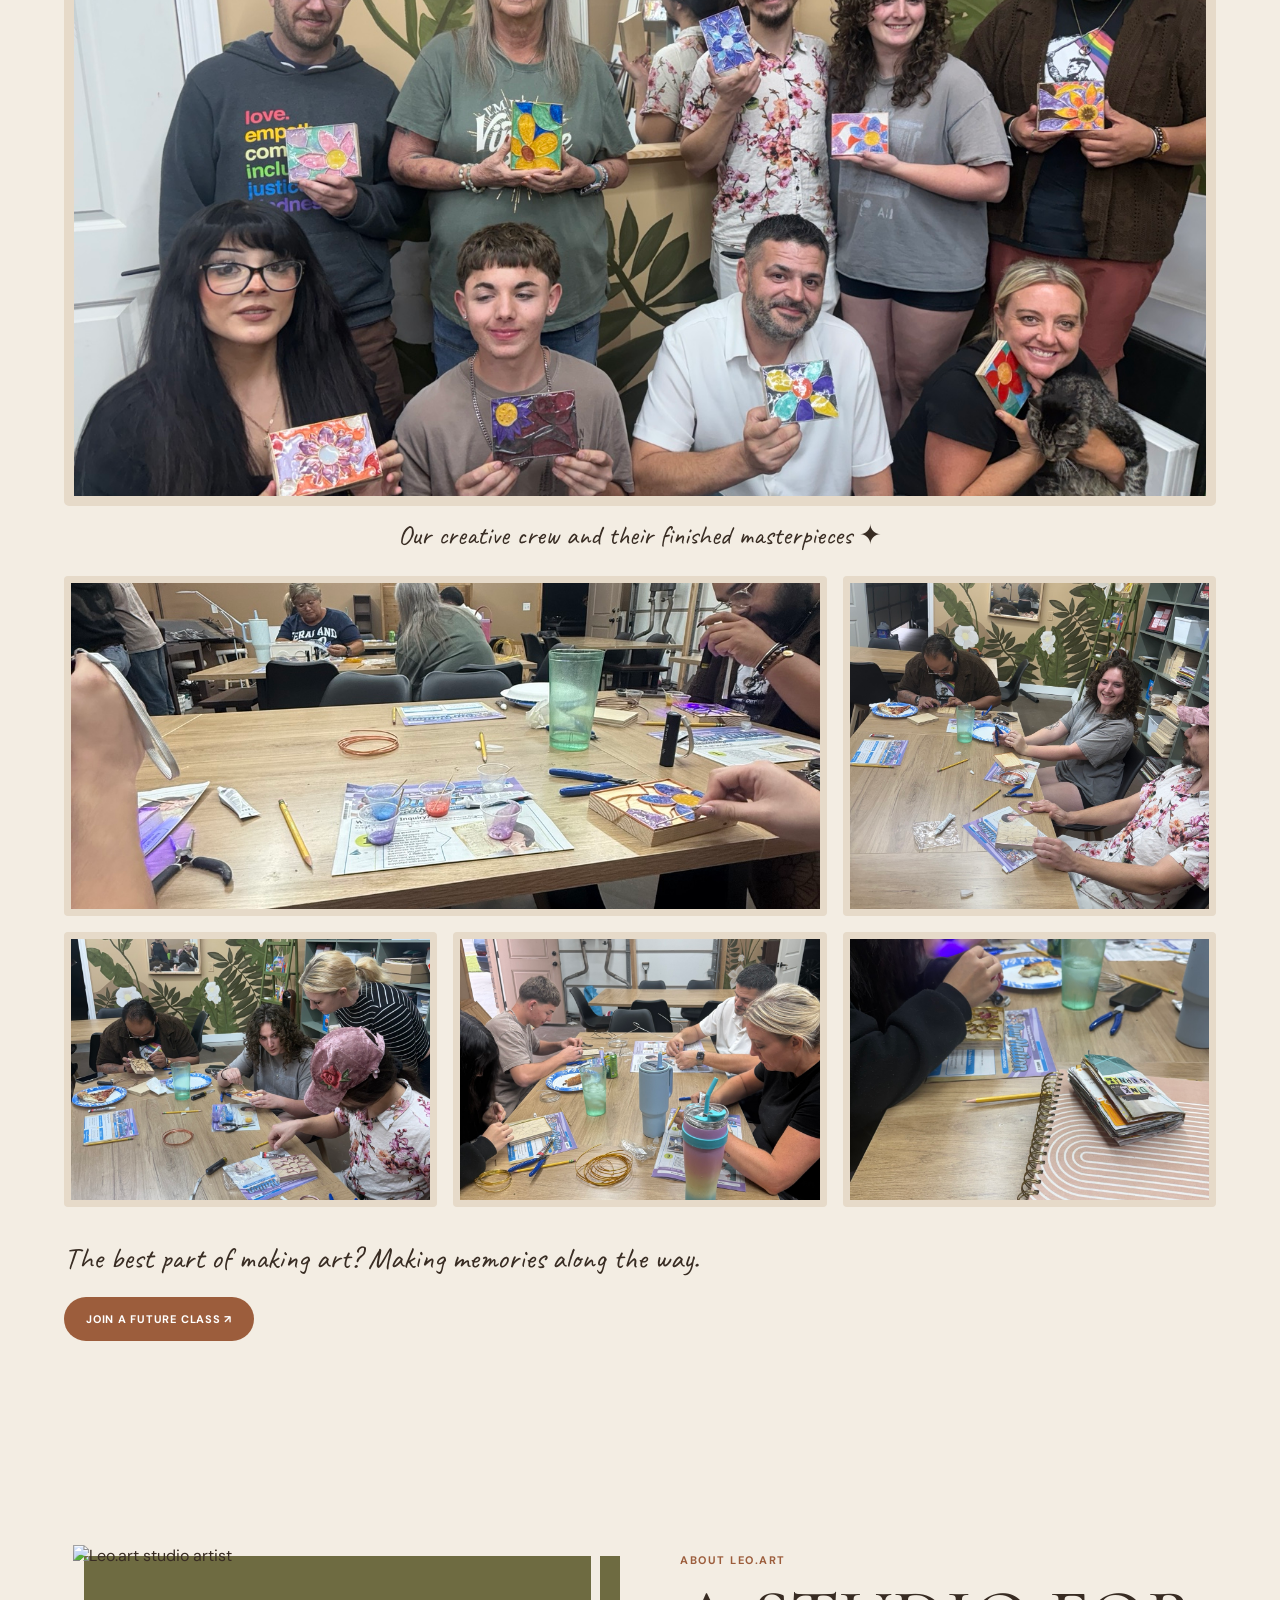
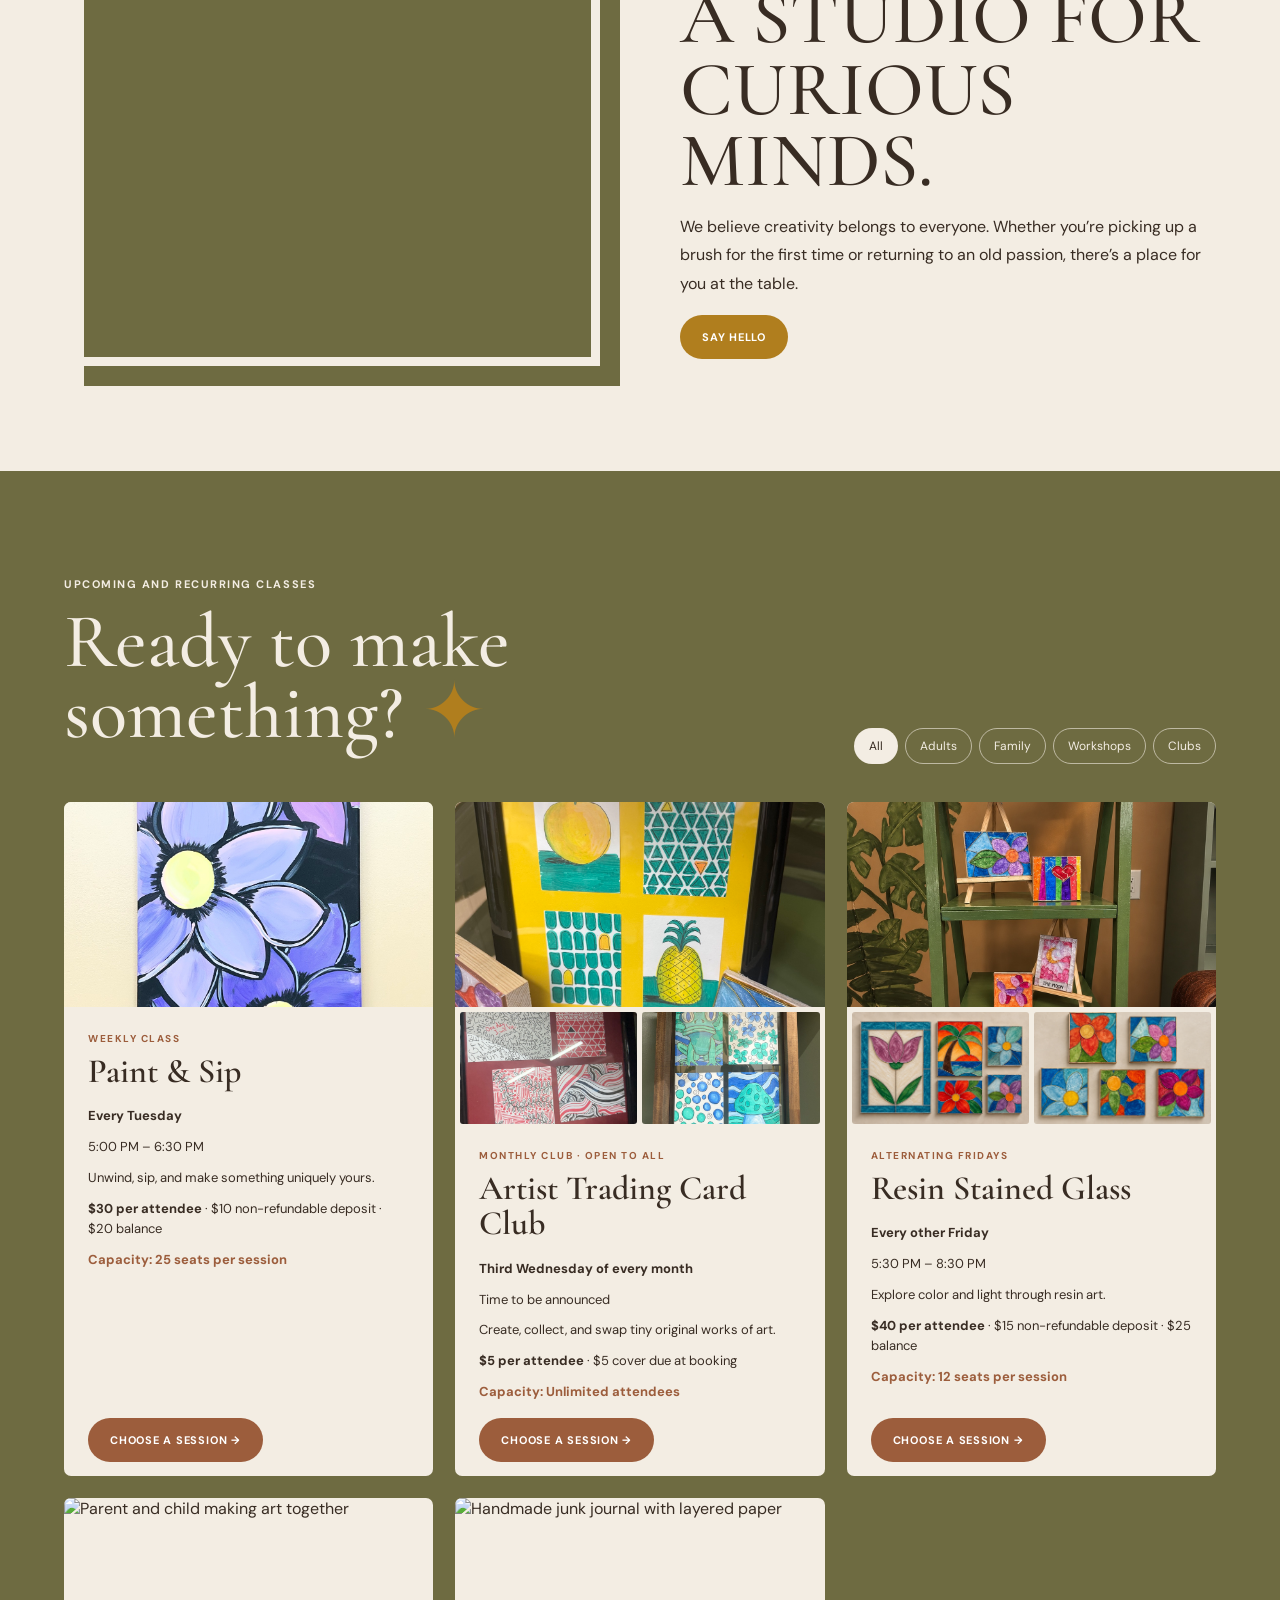
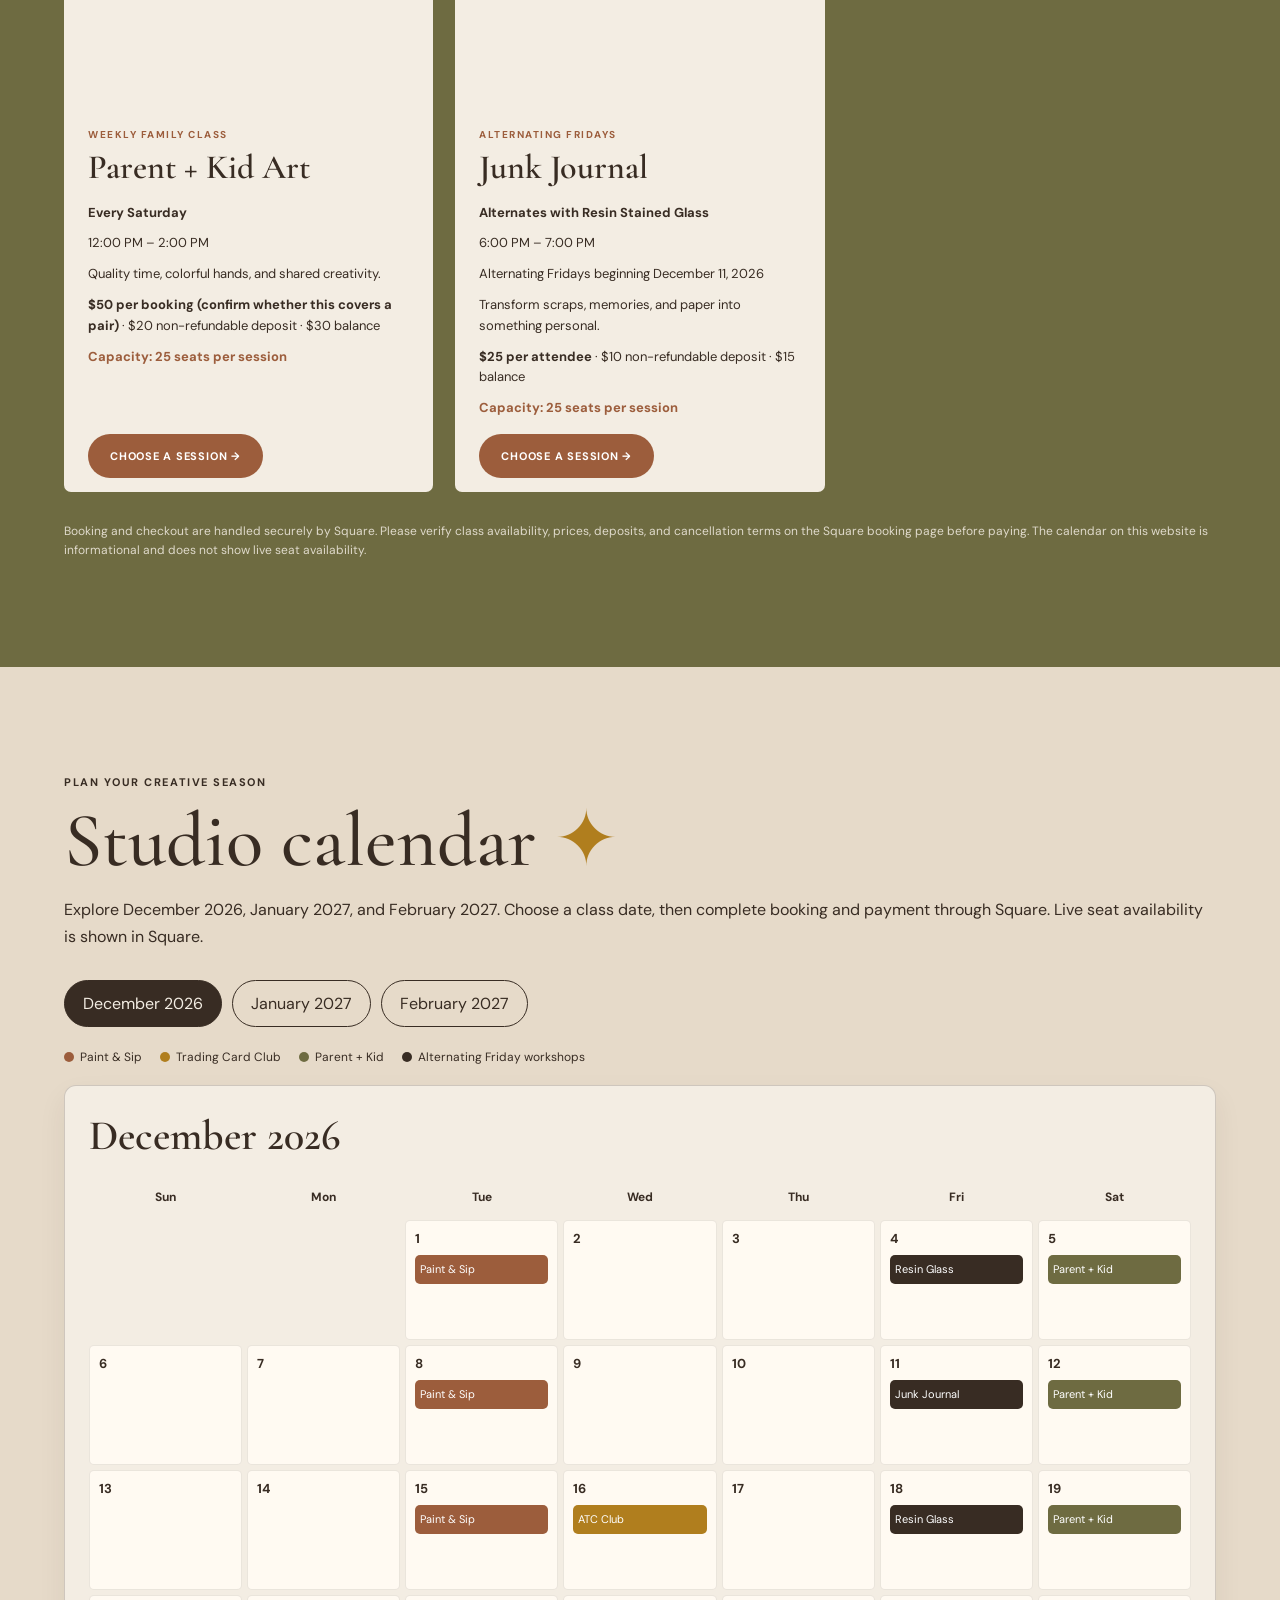
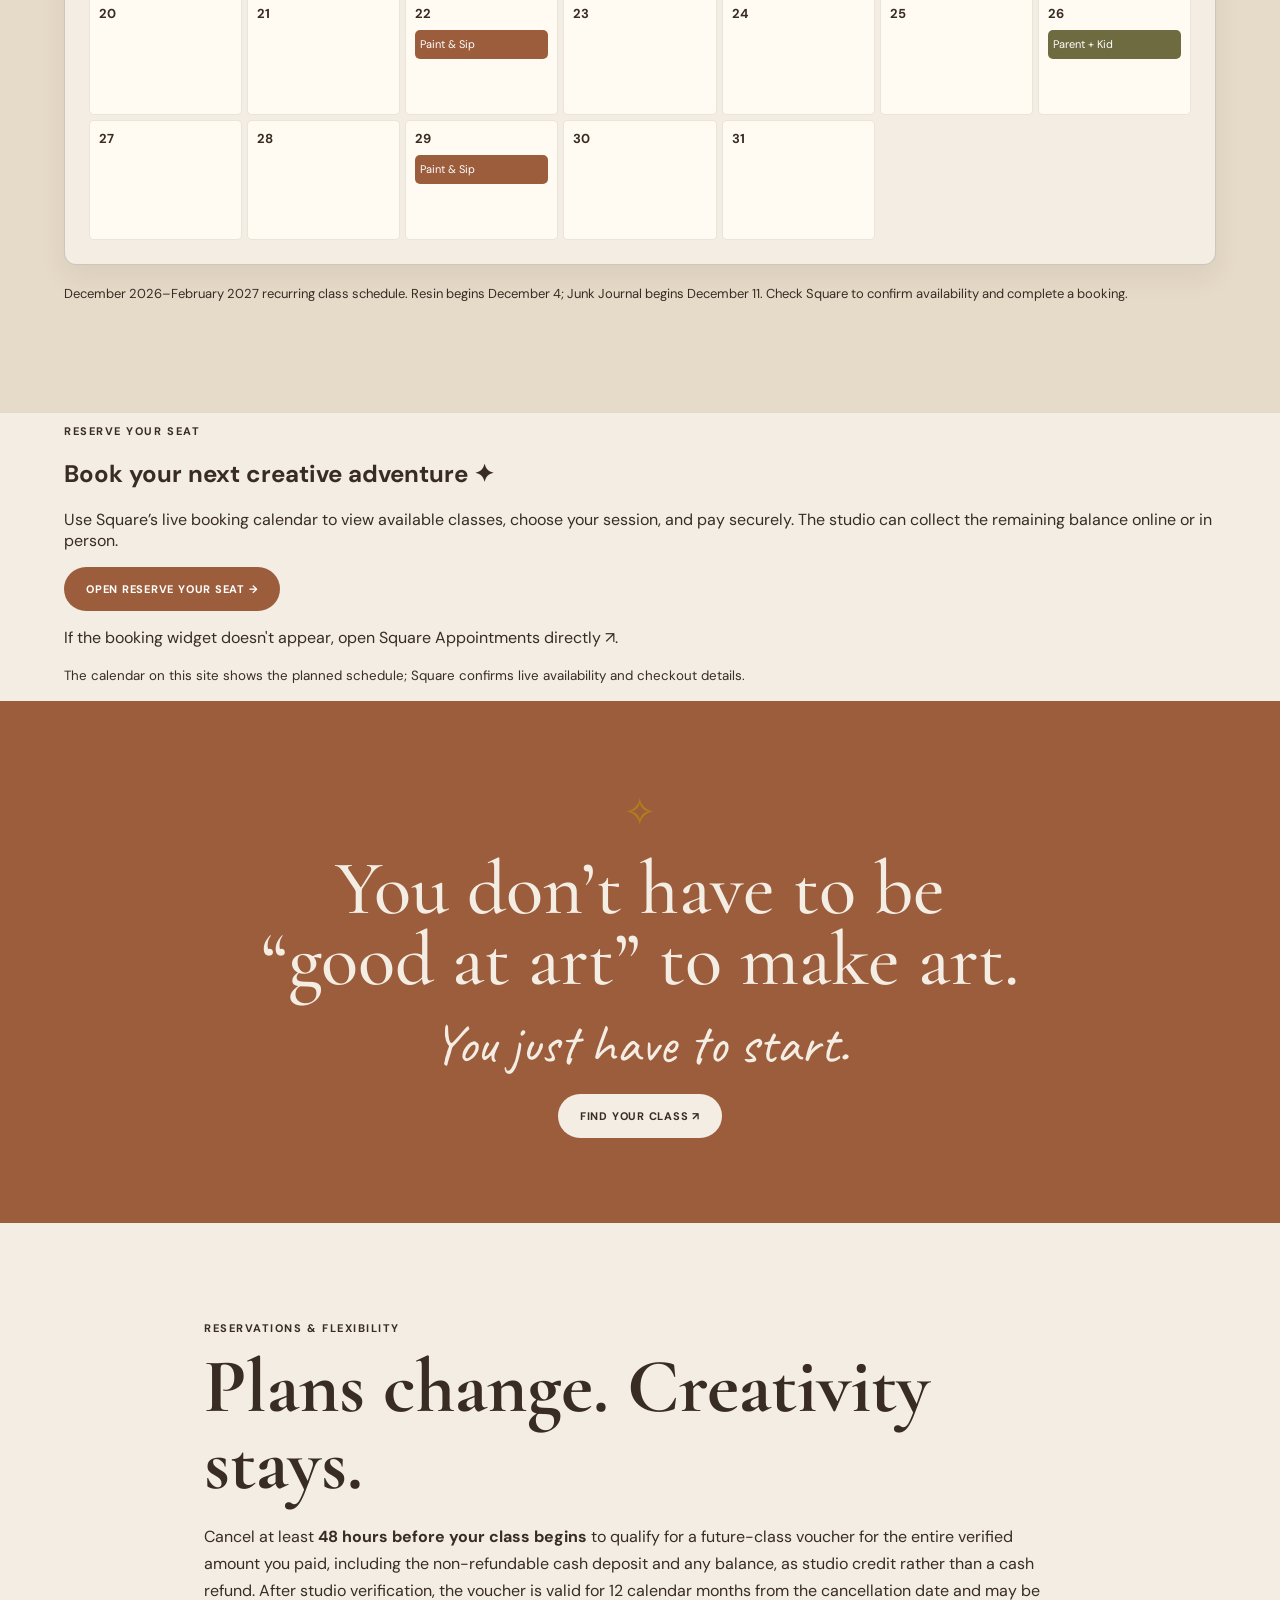
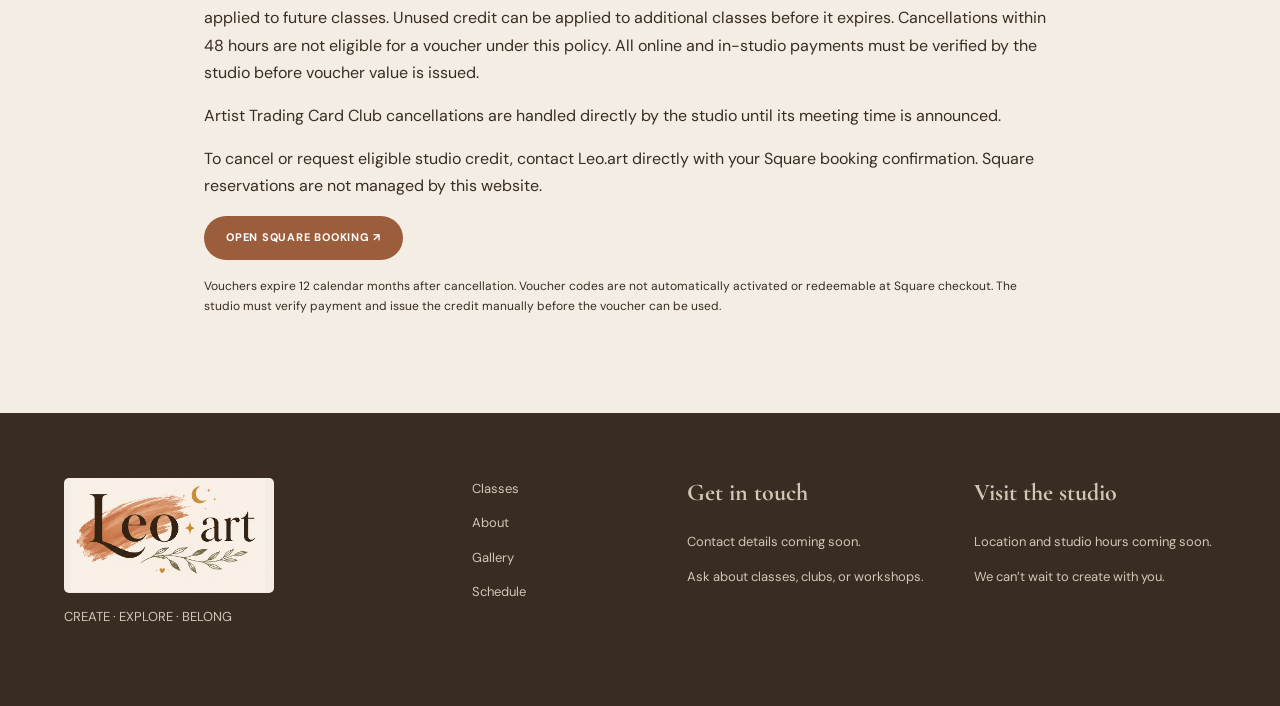
==== commit 26c4c3dd: "Add Leo.art studio tour and five real studio photo placements" ====
--- a/index.html
+++ b/index.html
@@ -18,7 +18,7 @@
     <a href="#home" class="brand" aria-label="Leo.art home"><img src="images/leo-art-logo.jpg" alt="Leo.art" width="150" height="88"></a>
     <button class="menu-toggle" aria-label="Open navigation" aria-controls="main-nav" aria-expanded="false">☰</button>
     <nav id="main-nav" class="nav" aria-label="Main navigation">
-      <a href="#classes">Classes</a><a href="#about">About</a><a href="#gallery">Gallery</a><a href="#studio-memories">Studio Memories</a><a href="#schedule">Schedule</a><a href="#calendar">Calendar</a><a href="reserve-your-seat.html">Reserve Your Seat</a><a href="#contact">Contact</a>
+      <a href="#classes">Classes</a><a href="#about">About</a><a href="#gallery">Gallery</a><a href="#studio-space">Our Studio</a><a href="#studio-memories">Studio Memories</a><a href="#schedule">Schedule</a><a href="#calendar">Calendar</a><a href="reserve-your-seat.html">Reserve Your Seat</a><a href="#contact">Contact</a>
     </nav>
     <a class="button button-gold header-cta" href="reserve-your-seat.html">Reserve Your Seat →</a>
   </header>
@@ -43,7 +43,7 @@
     <section id="about" class="philosophy">
       <div class="wrap philosophy-grid">
         <div><p class="eyebrow">Welcome to Leo.art</p><h2>There’s an<br>artist in there.</h2><p class="script">We’re just here to give them some room.</p><p>Leo.art is a creative place where curiosity and community come together. Our hands-on classes welcome artists of different ages and experience levels.</p><a class="button button-light-outline" href="#story">Our story</a></div>
-        <div class="photo-stage"><img src="images/studio-interior.jpg" alt="Art-making space at the studio" data-fallback="A space to create"><div class="paper-note">CREATIVITY<br>CONFIDENCE<br>COMMUNITY<br>EXPRESSION <span>✦</span></div></div>
+        <div class="photo-stage"><img src="images/studio-wide-2.jpg" alt="Inside Leo.art, with art-covered walls, classroom tables and the botanical mural" data-fallback="A space to create"><div class="paper-note">CREATIVITY<br>CONFIDENCE<br>COMMUNITY<br>EXPRESSION <span>✦</span></div></div>
       </div>
     </section>
     <section id="classes" class="classes wrap">
@@ -51,6 +51,22 @@
       <div class="class-grid">
         <article class="feature-card kids-card"><img src="images/kids-art.jpg" alt="Child exploring art materials" data-fallback="Little artists"><div><p class="eyebrow">For little artists and their families</p><h3>Family Classes</h3><p>Make art and memories together at our Saturday parent + kid sessions.</p><a href="#parent-kid">Explore family classes ↗</a></div></article>
         <article class="feature-card adult-card"><img src="images/adult-art.jpg" alt="Adult creating a painting" data-fallback="Creative grown-ups"><div><p class="eyebrow">For creative grown-ups</p><h3>Adult Workshops</h3><p>Unwind with Paint & Sip, experiment with resin, or start a junk journal.</p><a href="#schedule">Explore workshops ↗</a></div></article>
+      </div>
+    </section>
+    <section id="studio-space" class="studio-space-section">
+      <div class="wrap">
+        <div class="studio-space-intro">
+          <div><p class="eyebrow">Step inside Leo.art</p><h2>A place to make<br><em>your own.</em> ✦</h2></div>
+          <p>Room to spread out, supplies to spark an idea, and a creative community waiting at the table. Take a little look around our studio.</p>
+        </div>
+        <div class="studio-space-mosaic">
+          <figure class="studio-space-feature"><img loading="lazy" src="images/studio-wide-1.jpg" alt="Wide view of Leo.art classroom with tables, chairs, art and botanical wall murals"><figcaption>Make room for imagination.</figcaption></figure>
+          <figure><img loading="lazy" src="images/studio-wide-2.jpg" alt="Leo.art teaching room, art displays and long workshop tables"><figcaption>Come as you are. Make something wonderful.</figcaption></figure>
+          <figure><img loading="lazy" src="images/studio-classroom.jpg" alt="Art studio classroom with long tables and works displayed beside the workspace"><figcaption>There's a seat for every artist.</figcaption></figure>
+          <figure><img loading="lazy" src="images/studio-art-wall.jpg" alt="Studio art wall featuring portraits, painting stations and creative work surfaces"><figcaption>Every corner tells a story.</figcaption></figure>
+          <figure><img loading="lazy" src="images/studio-supplies.jpg" alt="Olive green art supply shelves with canvases, tools and colorful creative kits"><figcaption>Where ideas find their materials.</figcaption></figure>
+        </div>
+        <div class="studio-space-actions"><a class="button button-terra" href="reserve-your-seat.html">Find your next class ↗</a><a class="button button-outline" href="gallery.html">Explore our gallery ↗</a></div>
       </div>
     </section>
     <section id="gallery" class="gallery"><div class="wrap"><div class="gallery-head"><h2>LOOK WHAT<br>WE MADE.</h2><p class="script">pretty cool, huh? ↘</p></div><div class="gallery-grid"><img src="images/studio-gallery-wall.jpg" alt="Leo.art studio gallery wall displaying framed portraits, colorful paintings, and floral artwork" loading="lazy"><img src="images/gallery-1.jpg" alt="Artwork from a creative session" data-fallback="Color & texture"><img src="images/gallery-2.jpg" alt="Handmade art project" data-fallback="Handmade art"><img src="images/gallery-3.jpg" alt="Creative illustration" data-fallback="Little masterpieces"><img src="images/gallery-4.jpg" alt="Studio art supplies and creations" data-fallback="Studio moments"></div><p class="gallery-note">A little peek into the creative world of Leo.art. See the resin class examples below!</p></div></section>
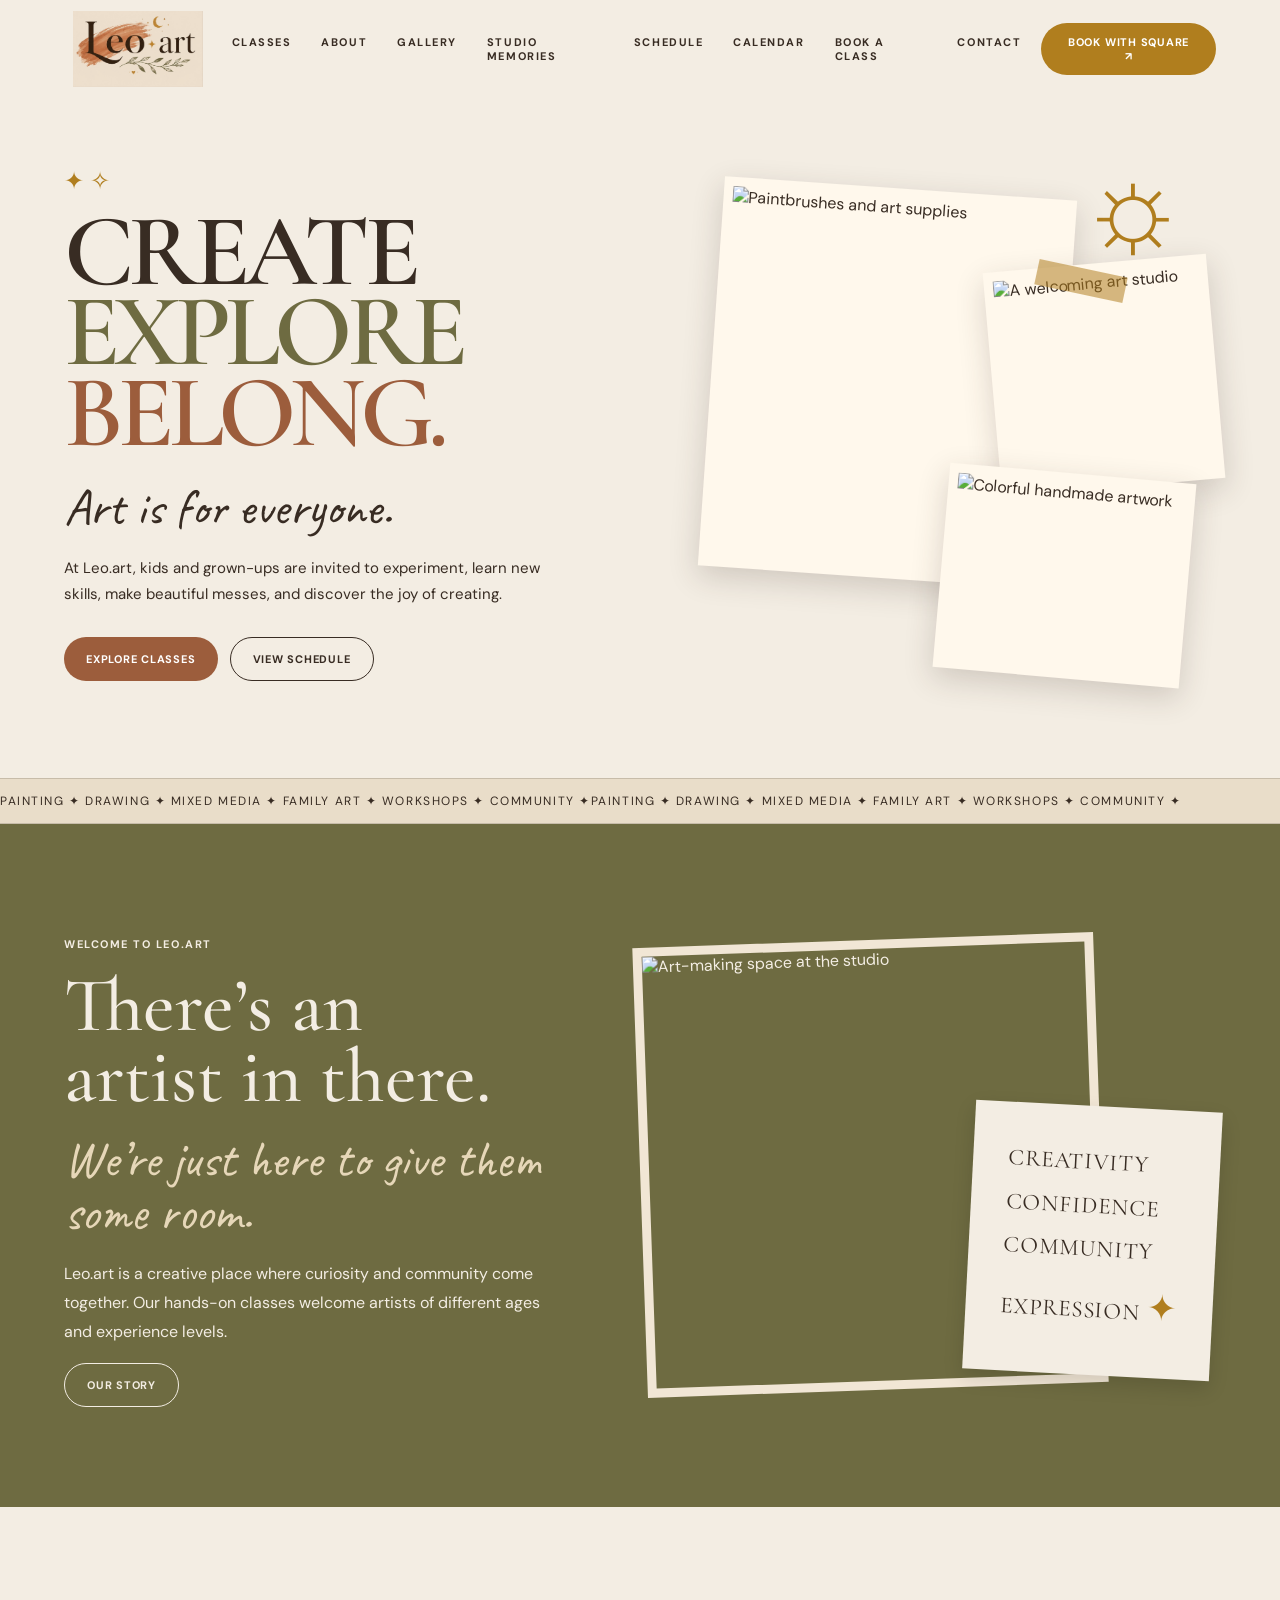
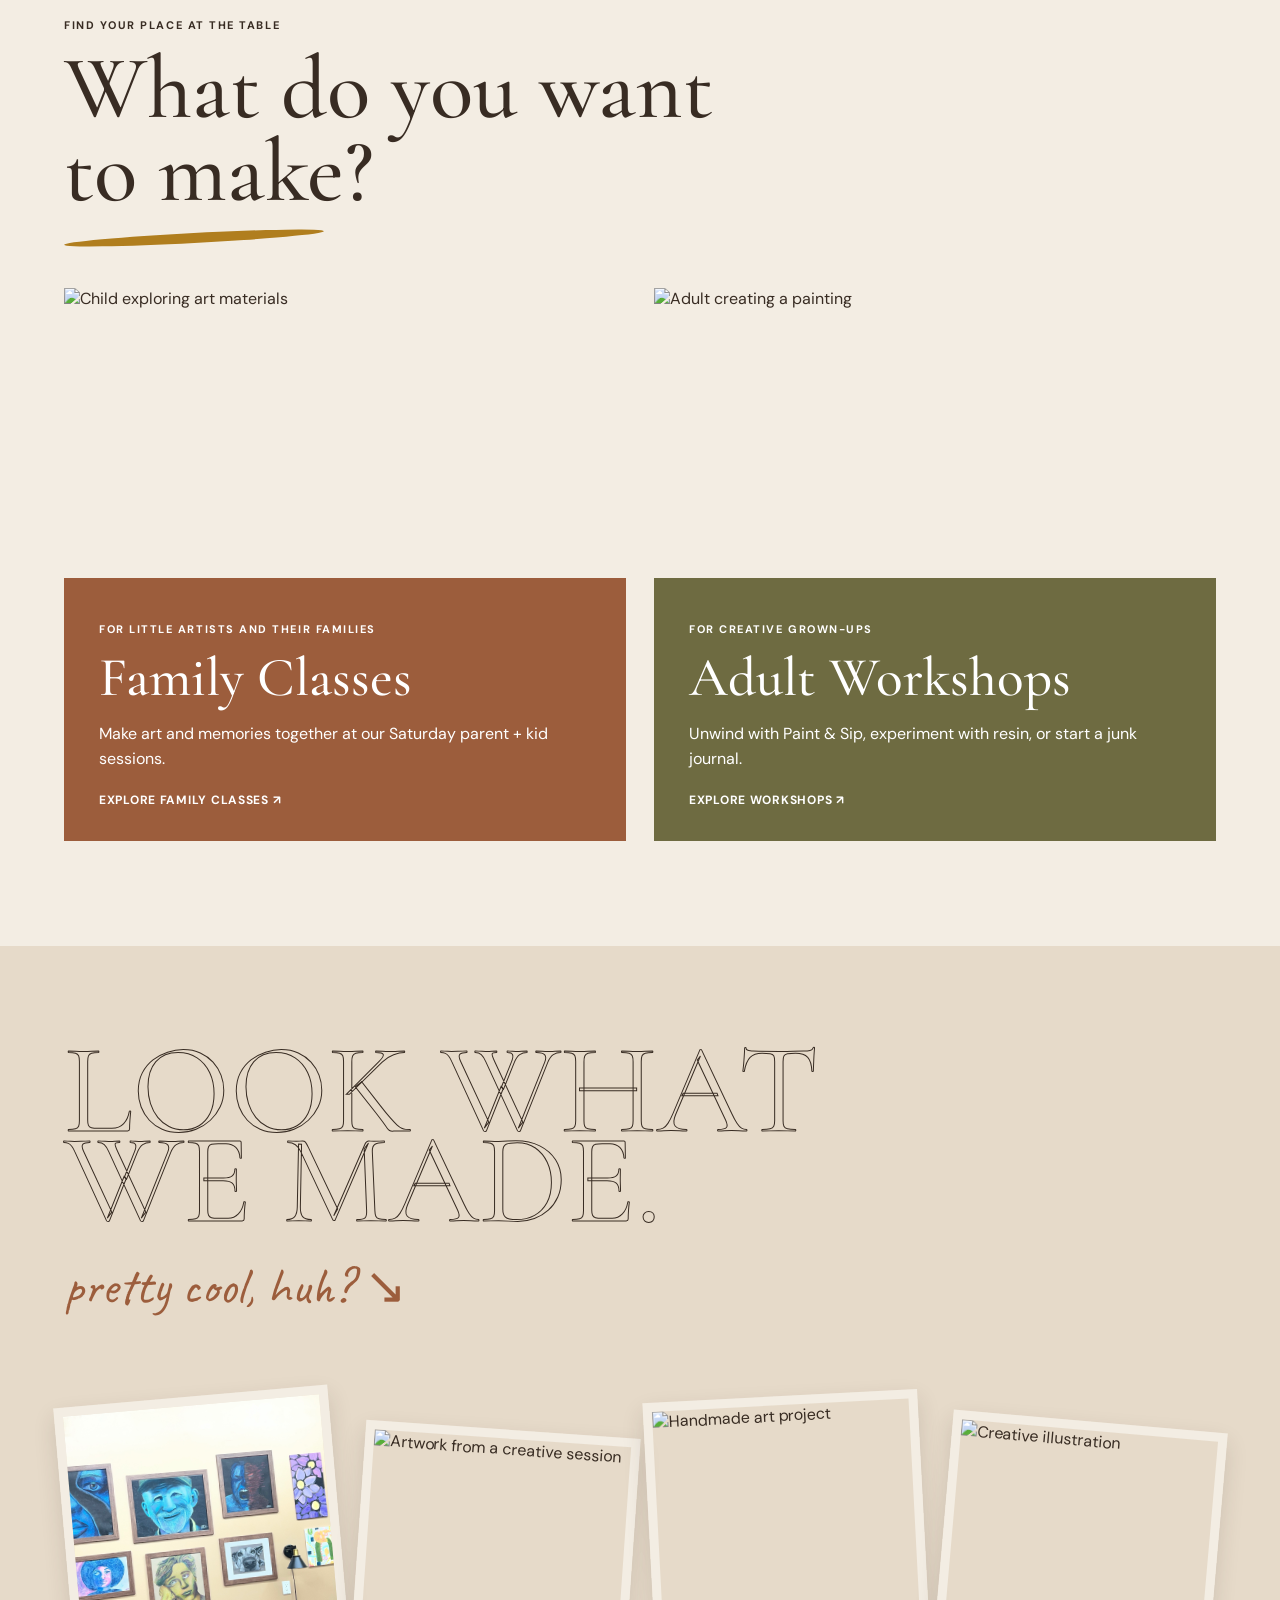
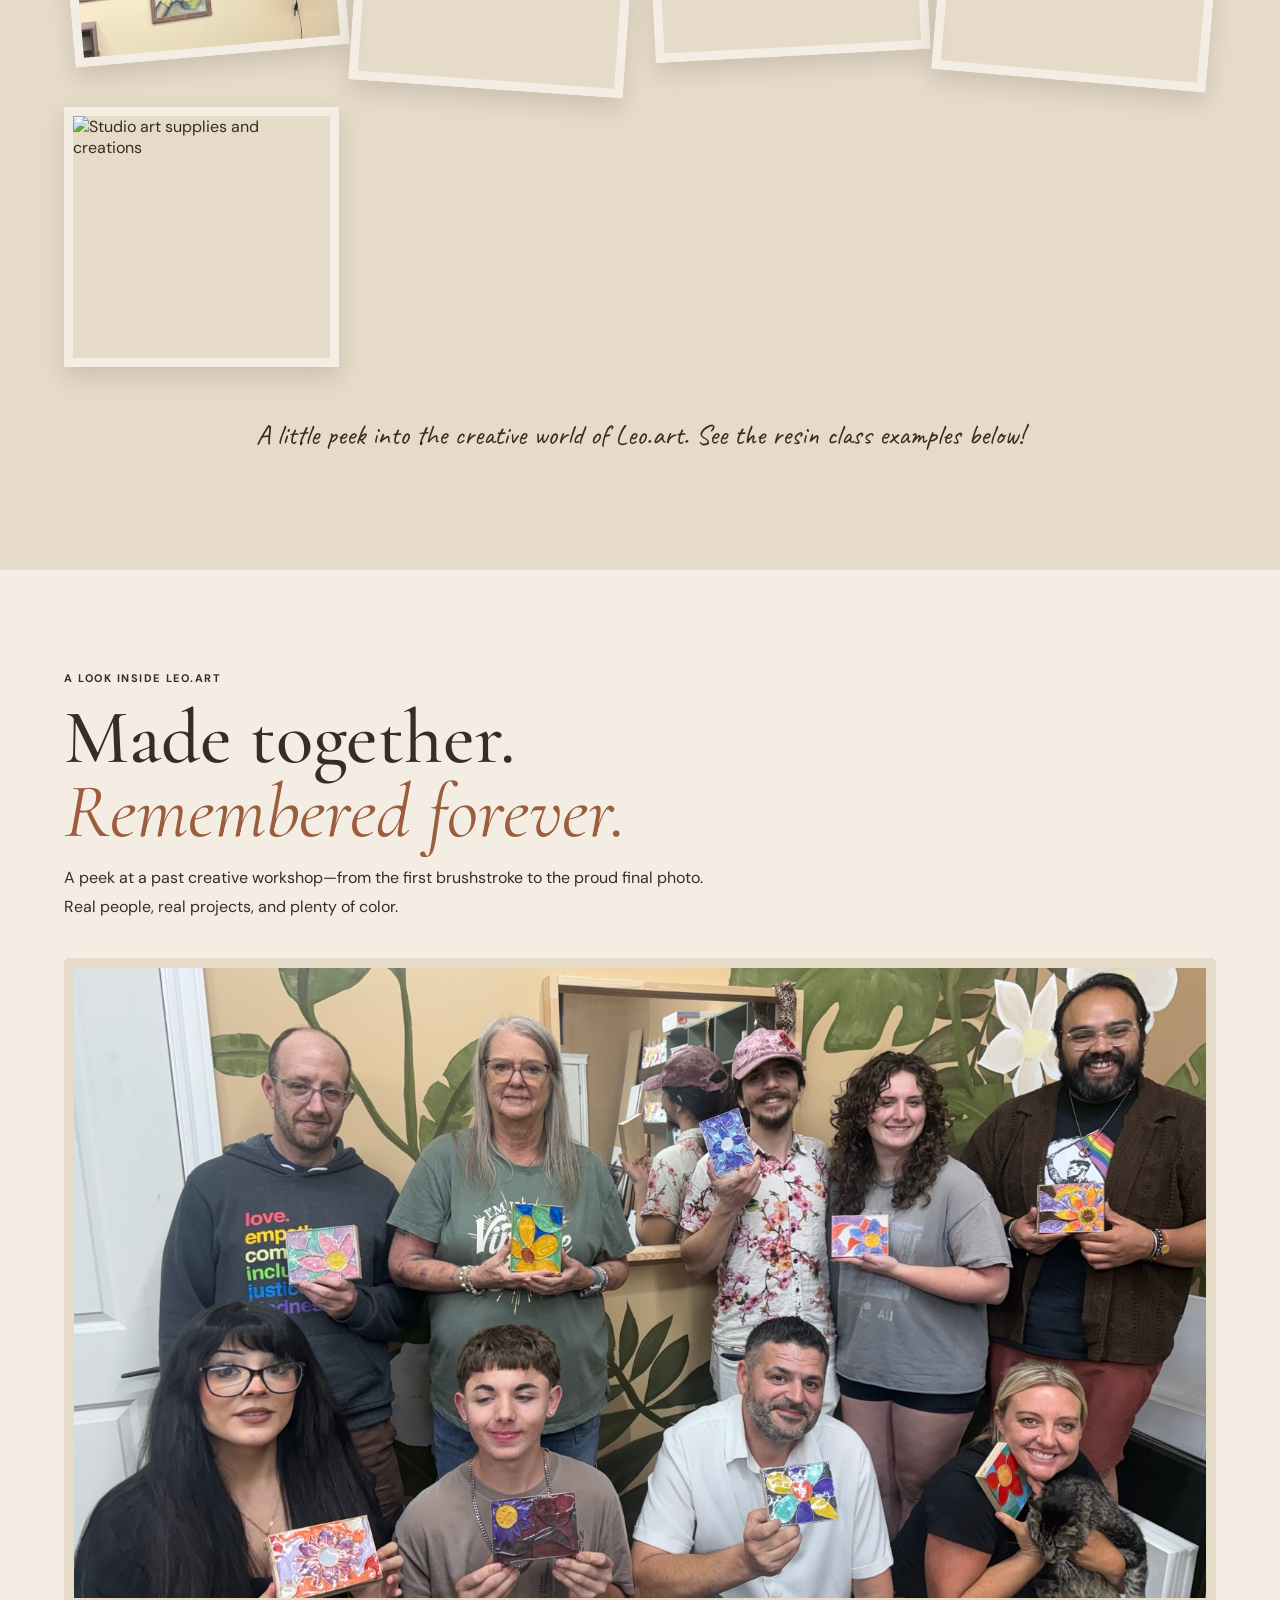
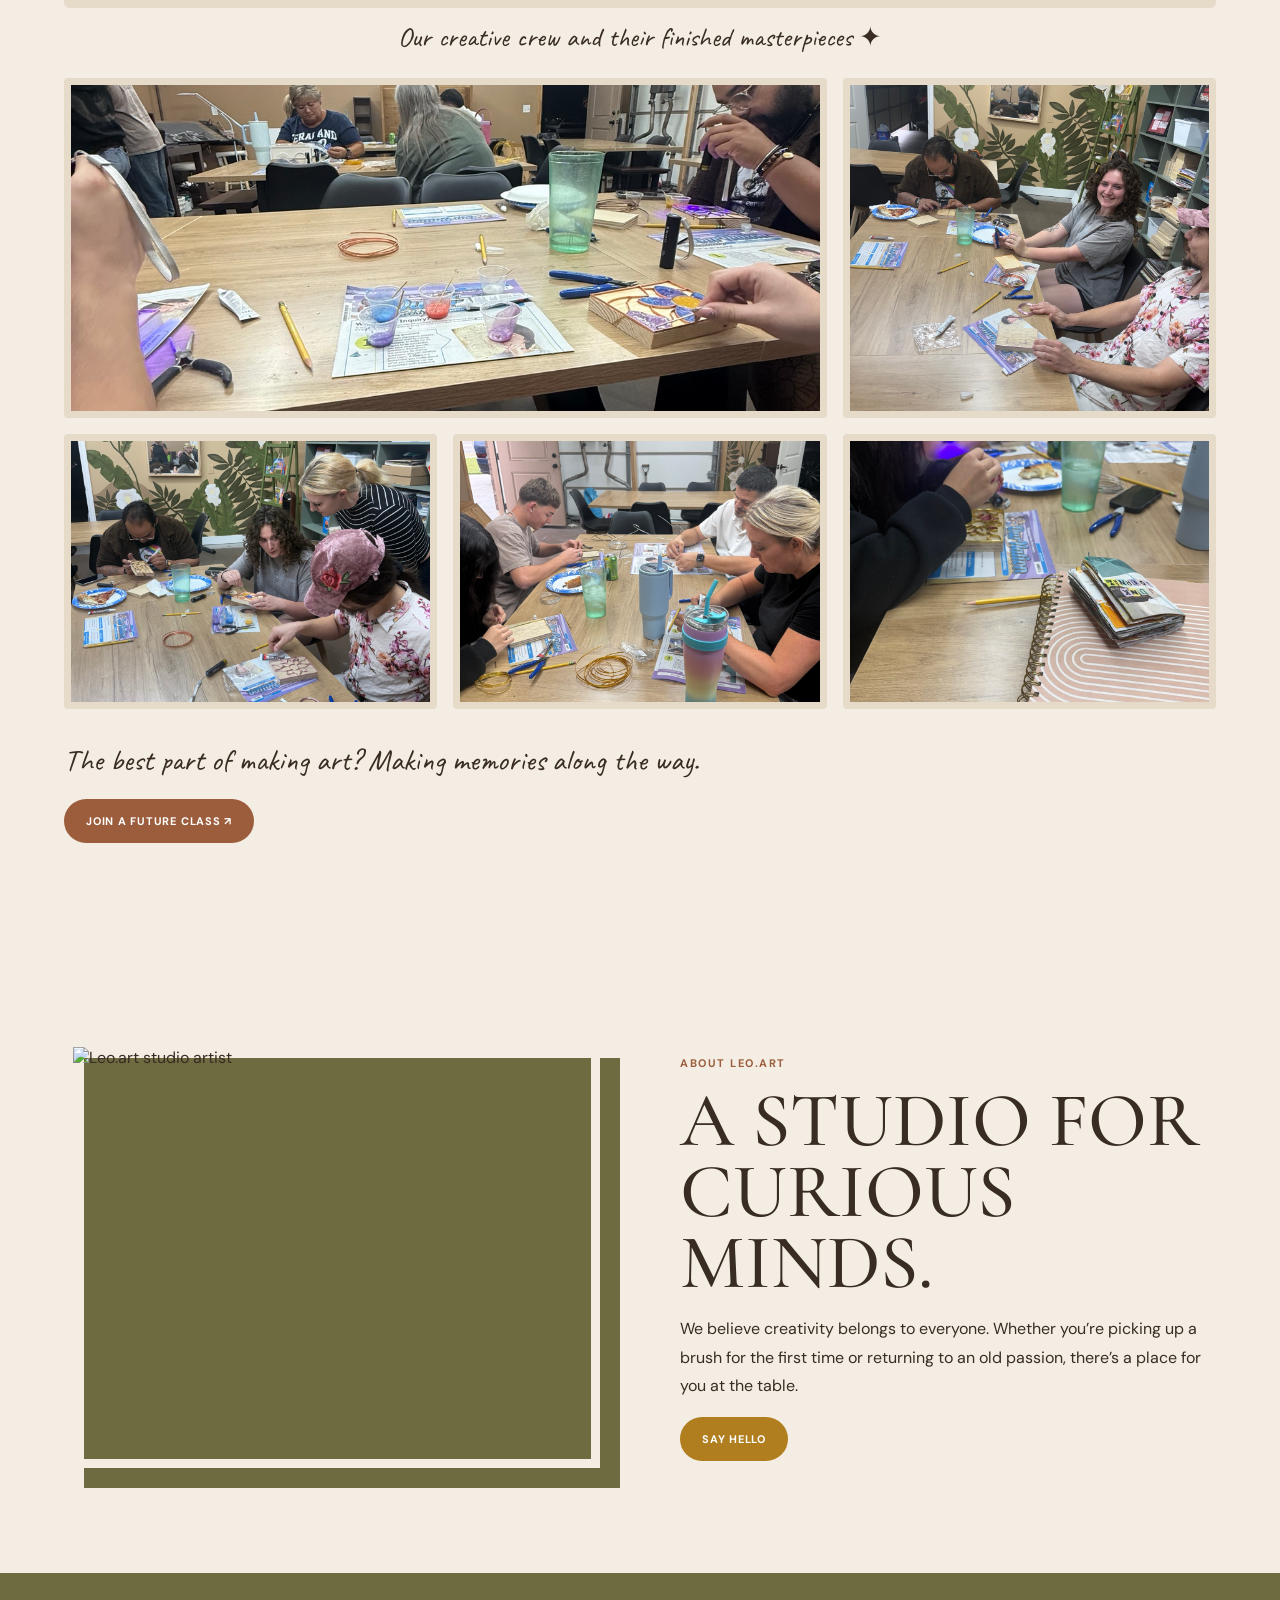
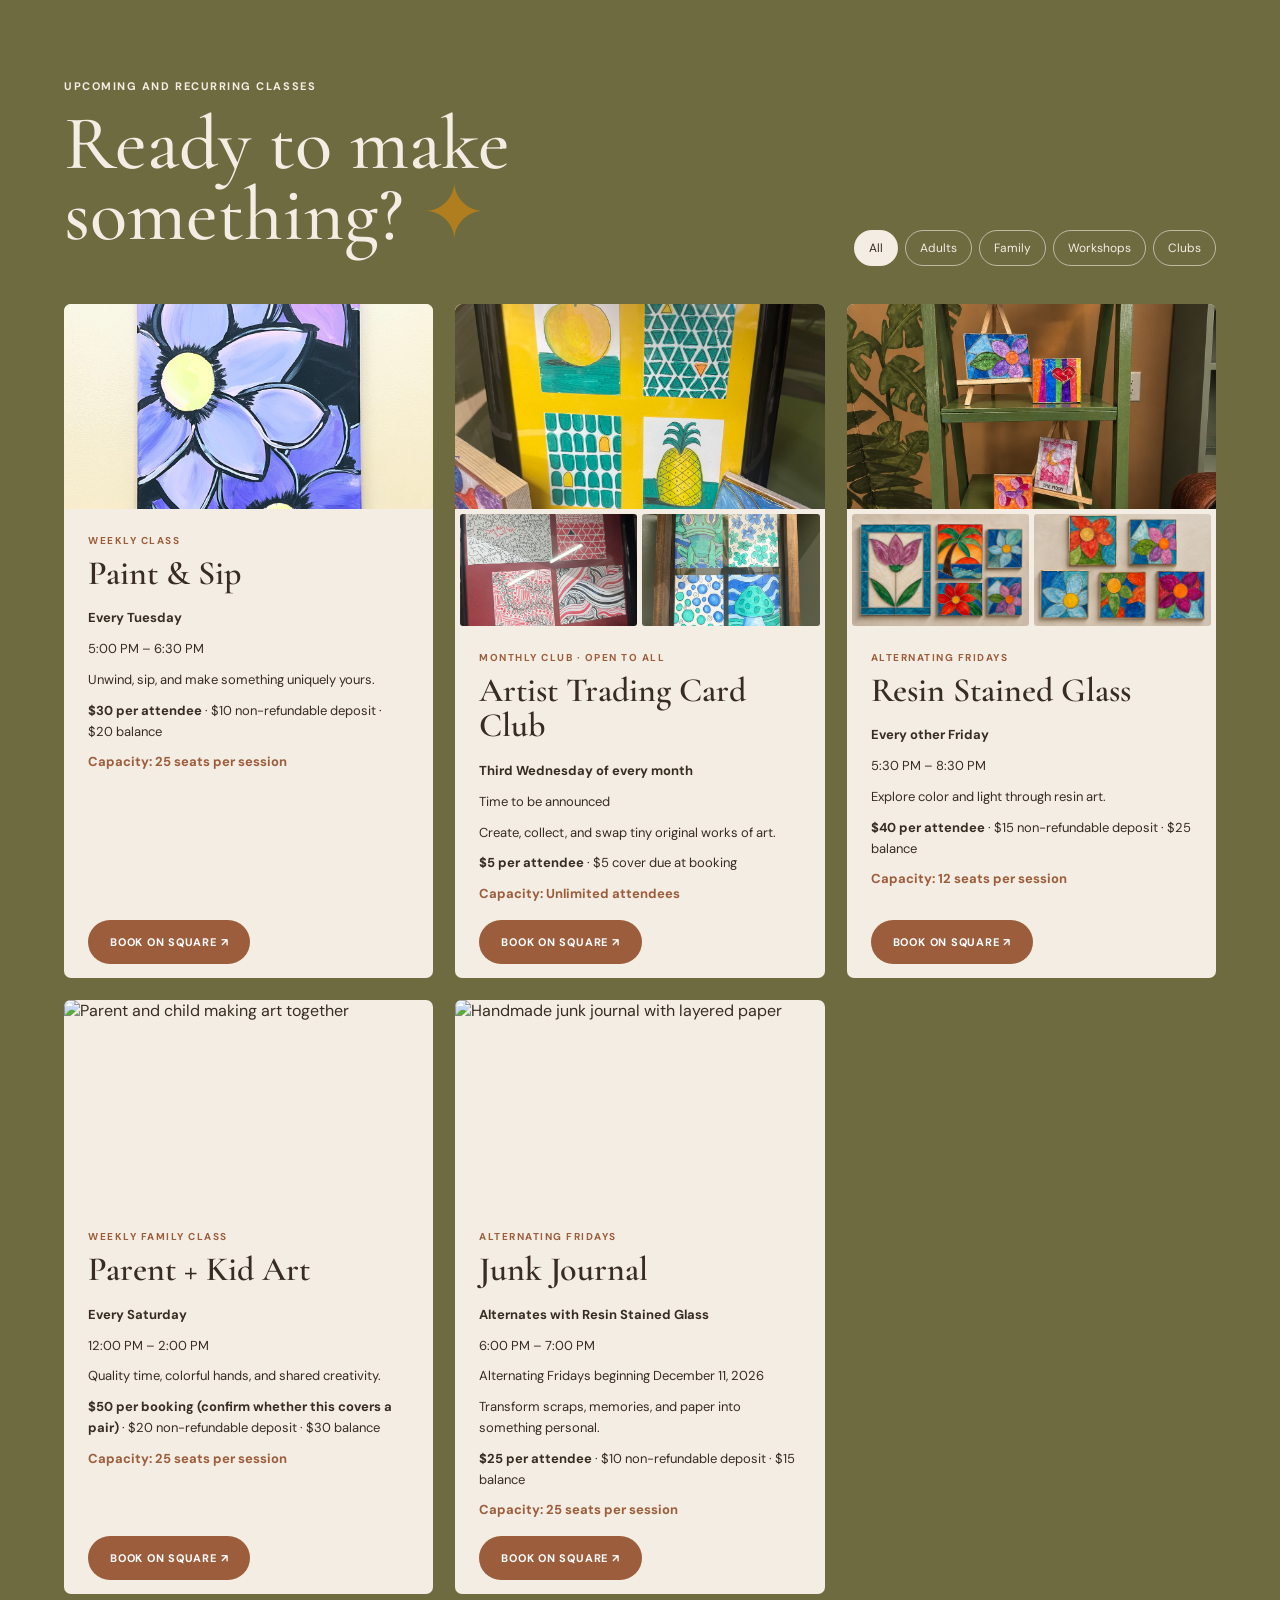
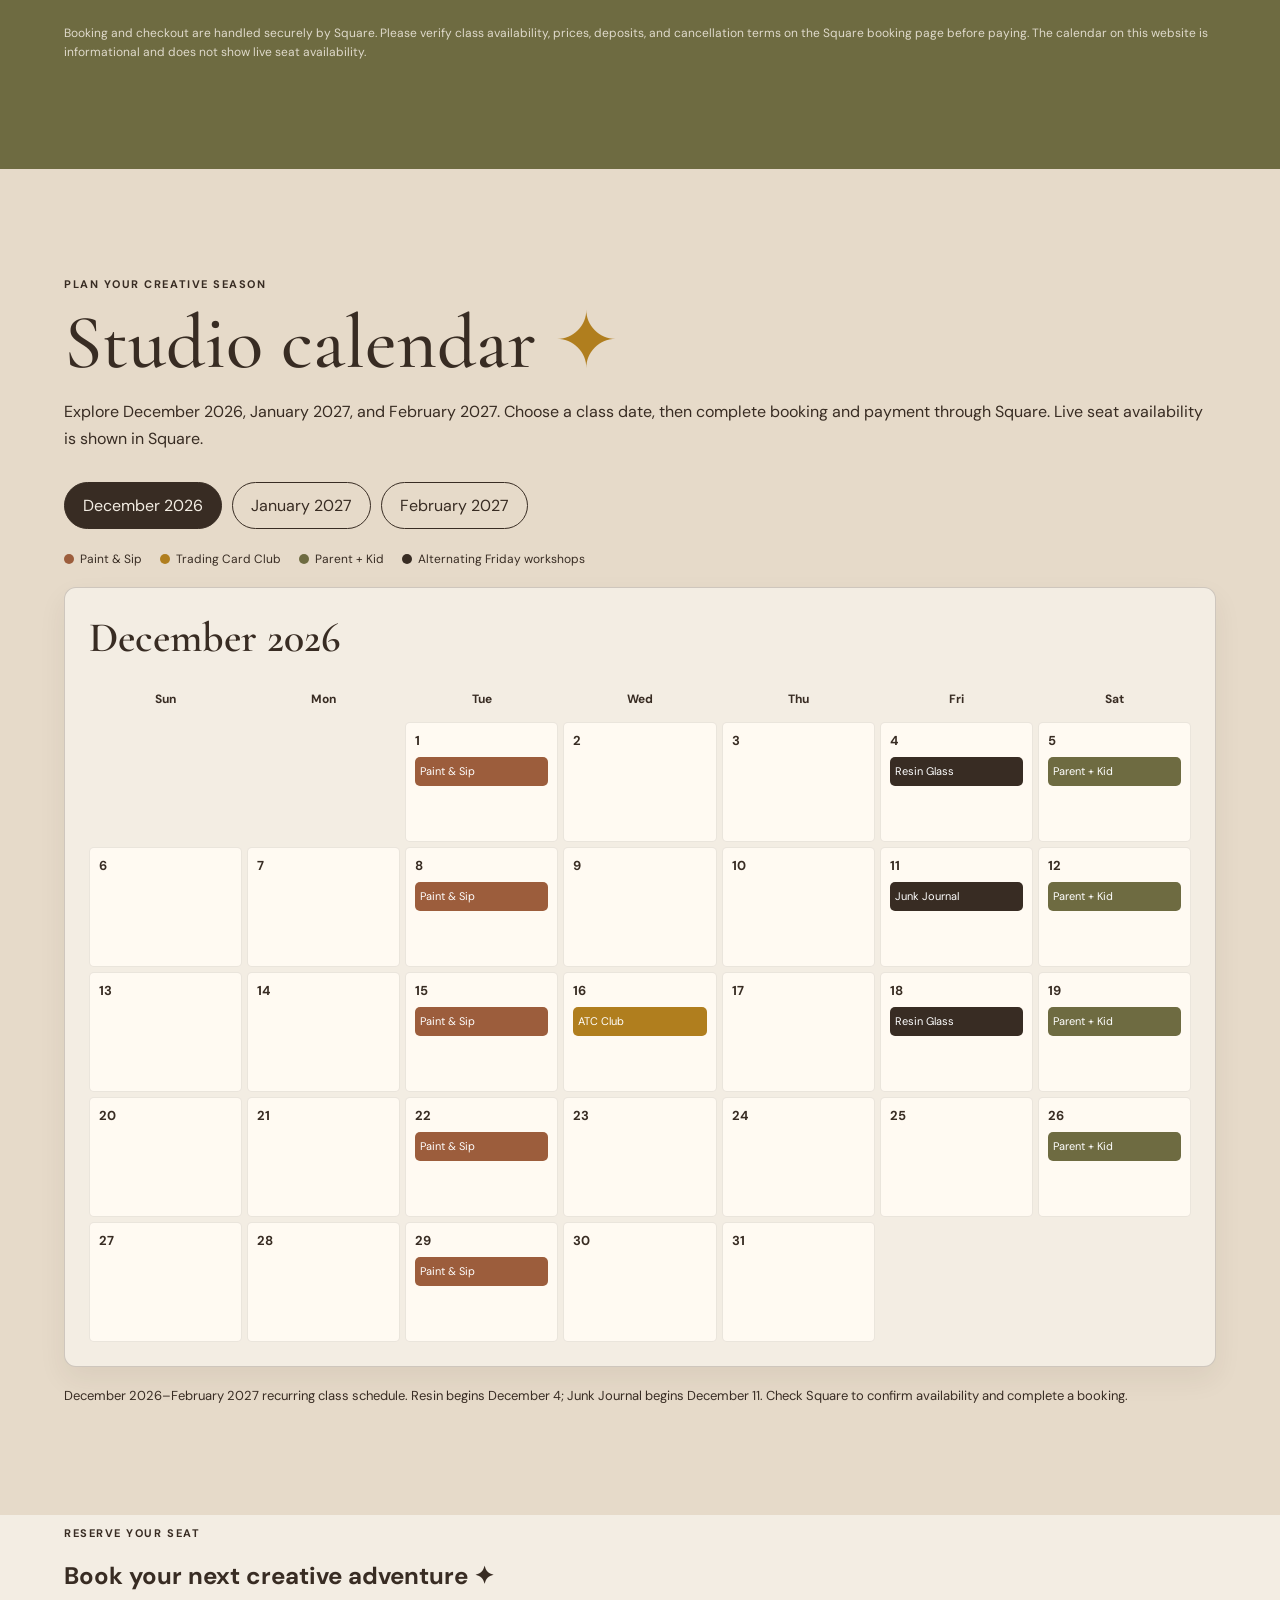
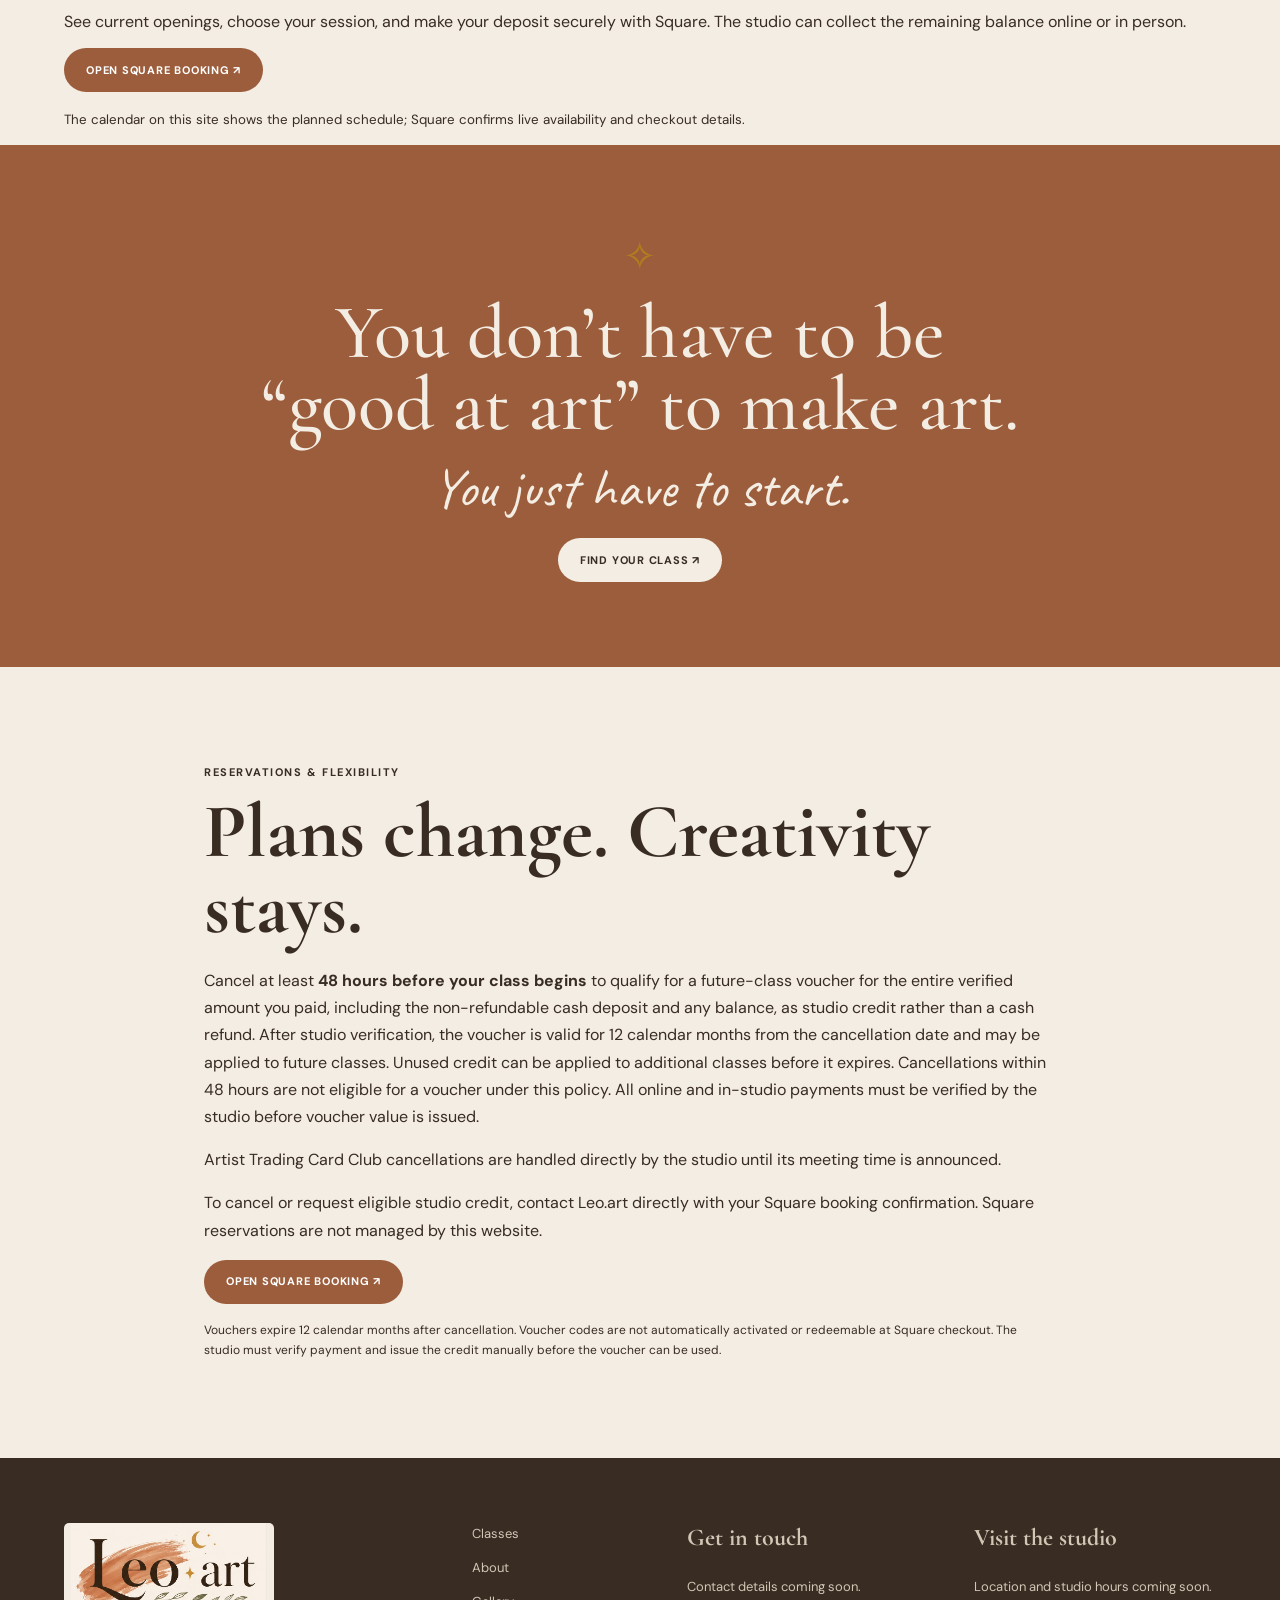
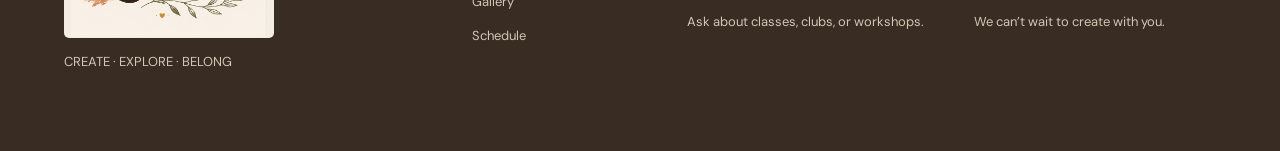
==== commit 8a6a5ff3: "Restore Leo.art website to Nov 18 2026 7:39 PM MT snapshot" ====
--- a/index.html
+++ b/index.html
@@ -18,9 +18,9 @@
     <a href="#home" class="brand" aria-label="Leo.art home"><img src="images/leo-art-logo.jpg" alt="Leo.art" width="150" height="88"></a>
     <button class="menu-toggle" aria-label="Open navigation" aria-controls="main-nav" aria-expanded="false">☰</button>
     <nav id="main-nav" class="nav" aria-label="Main navigation">
-      <a href="#classes">Classes</a><a href="#about">About</a><a href="#gallery">Gallery</a><a href="#studio-space">Our Studio</a><a href="#studio-memories">Studio Memories</a><a href="#schedule">Schedule</a><a href="#calendar">Calendar</a><a href="reserve-your-seat.html">Reserve Your Seat</a><a href="#contact">Contact</a>
+      <a href="#classes">Classes</a><a href="#about">About</a><a href="#gallery">Gallery</a><a href="#studio-memories">Studio Memories</a><a href="#schedule">Schedule</a><a href="#calendar">Calendar</a><a href="#book">Book a Class</a><a href="#contact">Contact</a>
     </nav>
-    <a class="button button-gold header-cta" href="reserve-your-seat.html">Reserve Your Seat →</a>
+    <a class="button button-gold header-cta" href="https://app.squareup.com/appointments/book/zdpi3f3oegt2z6/LQR8EGEP7BJPE/start" target="_blank" rel="noopener noreferrer">Book with Square ↗</a>
   </header>
   <main id="main">
     <section id="home" class="hero wrap">
@@ -43,7 +43,7 @@
     <section id="about" class="philosophy">
       <div class="wrap philosophy-grid">
         <div><p class="eyebrow">Welcome to Leo.art</p><h2>There’s an<br>artist in there.</h2><p class="script">We’re just here to give them some room.</p><p>Leo.art is a creative place where curiosity and community come together. Our hands-on classes welcome artists of different ages and experience levels.</p><a class="button button-light-outline" href="#story">Our story</a></div>
-        <div class="photo-stage"><img src="images/studio-wide-2.jpg" alt="Inside Leo.art, with art-covered walls, classroom tables and the botanical mural" data-fallback="A space to create"><div class="paper-note">CREATIVITY<br>CONFIDENCE<br>COMMUNITY<br>EXPRESSION <span>✦</span></div></div>
+        <div class="photo-stage"><img src="images/studio-interior.jpg" alt="Art-making space at the studio" data-fallback="A space to create"><div class="paper-note">CREATIVITY<br>CONFIDENCE<br>COMMUNITY<br>EXPRESSION <span>✦</span></div></div>
       </div>
     </section>
     <section id="classes" class="classes wrap">
@@ -51,22 +51,6 @@
       <div class="class-grid">
         <article class="feature-card kids-card"><img src="images/kids-art.jpg" alt="Child exploring art materials" data-fallback="Little artists"><div><p class="eyebrow">For little artists and their families</p><h3>Family Classes</h3><p>Make art and memories together at our Saturday parent + kid sessions.</p><a href="#parent-kid">Explore family classes ↗</a></div></article>
         <article class="feature-card adult-card"><img src="images/adult-art.jpg" alt="Adult creating a painting" data-fallback="Creative grown-ups"><div><p class="eyebrow">For creative grown-ups</p><h3>Adult Workshops</h3><p>Unwind with Paint & Sip, experiment with resin, or start a junk journal.</p><a href="#schedule">Explore workshops ↗</a></div></article>
-      </div>
-    </section>
-    <section id="studio-space" class="studio-space-section">
-      <div class="wrap">
-        <div class="studio-space-intro">
-          <div><p class="eyebrow">Step inside Leo.art</p><h2>A place to make<br><em>your own.</em> ✦</h2></div>
-          <p>Room to spread out, supplies to spark an idea, and a creative community waiting at the table. Take a little look around our studio.</p>
-        </div>
-        <div class="studio-space-mosaic">
-          <figure class="studio-space-feature"><img loading="lazy" src="images/studio-wide-1.jpg" alt="Wide view of Leo.art classroom with tables, chairs, art and botanical wall murals"><figcaption>Make room for imagination.</figcaption></figure>
-          <figure><img loading="lazy" src="images/studio-wide-2.jpg" alt="Leo.art teaching room, art displays and long workshop tables"><figcaption>Come as you are. Make something wonderful.</figcaption></figure>
-          <figure><img loading="lazy" src="images/studio-classroom.jpg" alt="Art studio classroom with long tables and works displayed beside the workspace"><figcaption>There's a seat for every artist.</figcaption></figure>
-          <figure><img loading="lazy" src="images/studio-art-wall.jpg" alt="Studio art wall featuring portraits, painting stations and creative work surfaces"><figcaption>Every corner tells a story.</figcaption></figure>
-          <figure><img loading="lazy" src="images/studio-supplies.jpg" alt="Olive green art supply shelves with canvases, tools and colorful creative kits"><figcaption>Where ideas find their materials.</figcaption></figure>
-        </div>
-        <div class="studio-space-actions"><a class="button button-terra" href="reserve-your-seat.html">Find your next class ↗</a><a class="button button-outline" href="gallery.html">Explore our gallery ↗</a></div>
       </div>
     </section>
     <section id="gallery" class="gallery"><div class="wrap"><div class="gallery-head"><h2>LOOK WHAT<br>WE MADE.</h2><p class="script">pretty cool, huh? ↘</p></div><div class="gallery-grid"><img src="images/studio-gallery-wall.jpg" alt="Leo.art studio gallery wall displaying framed portraits, colorful paintings, and floral artwork" loading="lazy"><img src="images/gallery-1.jpg" alt="Artwork from a creative session" data-fallback="Color & texture"><img src="images/gallery-2.jpg" alt="Handmade art project" data-fallback="Handmade art"><img src="images/gallery-3.jpg" alt="Creative illustration" data-fallback="Little masterpieces"><img src="images/gallery-4.jpg" alt="Studio art supplies and creations" data-fallback="Studio moments"></div><p class="gallery-note">A little peek into the creative world of Leo.art. See the resin class examples below!</p></div></section>
@@ -88,11 +72,11 @@
     <section id="story" class="story wrap"><div class="story-photo"><img src="images/artist.jpg" alt="Leo.art studio artist" data-fallback="Meet the artist"></div><div><p class="eyebrow">About Leo.art</p><h2>A studio for<br>curious minds.</h2><p>We believe creativity belongs to everyone. Whether you’re picking up a brush for the first time or returning to an old passion, there’s a place for you at the table.</p><a class="button button-gold" href="#contact">Say hello</a></div></section>
     <section id="schedule" class="schedule"><div class="wrap"><div class="schedule-heading"><div><p class="eyebrow">Upcoming and recurring classes</p><h2>Ready to make<br>something? <span>✦</span></h2></div><div class="filters" role="group" aria-label="Filter classes"><button type="button" class="filter active" data-filter="all" aria-pressed="true">All</button><button type="button" class="filter" data-filter="adults" aria-pressed="false">Adults</button><button type="button" class="filter" data-filter="kids" aria-pressed="false">Family</button><button type="button" class="filter" data-filter="workshops" aria-pressed="false">Workshops</button><button type="button" class="filter" data-filter="clubs" aria-pressed="false">Clubs</button></div></div>
         <div class="schedule-grid">
-          <article class="course" data-category="adults workshops" id="paint-sip"><img src="images/paint-and-sip.jpg" alt="Purple and lavender floral canvas painting featured in the first Paint and Sip class"><div class="course-content"><p class="course-type">WEEKLY CLASS</p><h3>Paint & Sip</h3><p><strong>Every Tuesday</strong></p><p>5:00 PM – 6:30 PM</p><p>Unwind, sip, and make something uniquely yours.</p><p class="course-price"><strong>$30 per attendee</strong> · $10 non-refundable deposit · $20 balance</p><p class="capacity-note">Capacity: 25 seats per session</p><a class="button button-terra" href="reserve-your-seat.html">Choose a Session →</a></div></article>
-          <article class="course" data-category="clubs" id="trading-cards"><img src="images/atc-club-8661.jpg" alt="Artist trading card display with colorful mini illustrations on yellow backing"><div class="atc-photo-strip" aria-label="Artist Trading Card Club artwork examples"><img src="images/atc-club-8660.jpg" alt="Four red, black and white artist trading card designs" loading="lazy"><img src="images/atc-club-8659.jpg" alt="Four blue and teal artist trading cards with a frog, flowers, circles and mushroom" loading="lazy"></div><div class="course-content"><p class="course-type">MONTHLY CLUB · OPEN TO ALL</p><h3>Artist Trading Card Club</h3><p><strong>Third Wednesday of every month</strong></p><p>Time to be announced</p><p>Create, collect, and swap tiny original works of art.</p><p class="course-price"><strong>$5 per attendee</strong> · $5 cover due at booking</p><p class="capacity-note">Capacity: Unlimited attendees</p><a class="button button-terra" href="reserve-your-seat.html">Choose a Session →</a></div></article>
-          <article class="course" data-category="adults workshops" id="resin"><img src="images/resin-class-1.jpg" alt="Colorful resin stained glass pieces displayed on a green shelf"><div class="resin-photo-strip" aria-label="Resin stained glass class artwork examples"><img src="images/resin-class-2.jpg" alt="Five colorful resin stained glass floral artworks" loading="lazy"><img src="images/resin-class-3.jpg" alt="Five resin stained glass flower designs" loading="lazy"></div><div class="course-content"><p class="course-type">ALTERNATING FRIDAYS</p><h3>Resin Stained Glass</h3><p><strong>Every other Friday</strong></p><p>5:30 PM – 8:30 PM</p><p>Explore color and light through resin art.</p><p class="course-price"><strong>$40 per attendee</strong> · $15 non-refundable deposit · $25 balance</p><p class="capacity-note">Capacity: 12 seats per session</p><a class="button button-terra" href="reserve-your-seat.html">Choose a Session →</a></div></article>
-          <article class="course" data-category="kids workshops" id="parent-kid"><img src="images/parent-kid-art.jpg" alt="Parent and child making art together" data-fallback="Parent + Kid Art"><div class="course-content"><p class="course-type">WEEKLY FAMILY CLASS</p><h3>Parent + Kid Art</h3><p><strong>Every Saturday</strong></p><p>12:00 PM – 2:00 PM</p><p>Quality time, colorful hands, and shared creativity.</p><p class="course-price"><strong>$50 per booking (confirm whether this covers a pair)</strong> · $20 non-refundable deposit · $30 balance</p><p class="capacity-note">Capacity: 25 seats per session</p><a class="button button-terra" href="reserve-your-seat.html">Choose a Session →</a></div></article>
-          <article class="course" data-category="adults workshops" id="junk-journal"><img src="images/junk-journaling.jpg" alt="Handmade junk journal with layered paper" data-fallback="Junk Journaling"><div class="course-content"><p class="course-type">ALTERNATING FRIDAYS</p><h3>Junk Journal</h3><p><strong>Alternates with Resin Stained Glass</strong></p><p>6:00 PM – 7:00 PM</p><p>Alternating Fridays beginning December 11, 2026</p><p>Transform scraps, memories, and paper into something personal.</p><p class="course-price"><strong>$25 per attendee</strong> · $10 non-refundable deposit · $15 balance</p><p class="capacity-note">Capacity: 25 seats per session</p><a class="button button-terra" href="reserve-your-seat.html">Choose a Session →</a></div></article>
+          <article class="course" data-category="adults workshops" id="paint-sip"><img src="images/paint-and-sip.jpg" alt="Purple and lavender floral canvas painting featured in the first Paint and Sip class"><div class="course-content"><p class="course-type">WEEKLY CLASS</p><h3>Paint & Sip</h3><p><strong>Every Tuesday</strong></p><p>5:00 PM – 6:30 PM</p><p>Unwind, sip, and make something uniquely yours.</p><p class="course-price"><strong>$30 per attendee</strong> · $10 non-refundable deposit · $20 balance</p><p class="capacity-note">Capacity: 25 seats per session</p><a class="button button-terra" href="https://app.squareup.com/appointments/book/zdpi3f3oegt2z6/LQR8EGEP7BJPE/start" target="_blank" rel="noopener noreferrer">Book on Square ↗</a></div></article>
+          <article class="course" data-category="clubs" id="trading-cards"><img src="images/atc-club-8661.jpg" alt="Artist trading card display with colorful mini illustrations on yellow backing"><div class="atc-photo-strip" aria-label="Artist Trading Card Club artwork examples"><img src="images/atc-club-8660.jpg" alt="Four red, black and white artist trading card designs" loading="lazy"><img src="images/atc-club-8659.jpg" alt="Four blue and teal artist trading cards with a frog, flowers, circles and mushroom" loading="lazy"></div><div class="course-content"><p class="course-type">MONTHLY CLUB · OPEN TO ALL</p><h3>Artist Trading Card Club</h3><p><strong>Third Wednesday of every month</strong></p><p>Time to be announced</p><p>Create, collect, and swap tiny original works of art.</p><p class="course-price"><strong>$5 per attendee</strong> · $5 cover due at booking</p><p class="capacity-note">Capacity: Unlimited attendees</p><a class="button button-terra" href="https://app.squareup.com/appointments/book/zdpi3f3oegt2z6/LQR8EGEP7BJPE/start" target="_blank" rel="noopener noreferrer">Book on Square ↗</a></div></article>
+          <article class="course" data-category="adults workshops" id="resin"><img src="images/resin-class-1.jpg" alt="Colorful resin stained glass pieces displayed on a green shelf"><div class="resin-photo-strip" aria-label="Resin stained glass class artwork examples"><img src="images/resin-class-2.jpg" alt="Five colorful resin stained glass floral artworks" loading="lazy"><img src="images/resin-class-3.jpg" alt="Five resin stained glass flower designs" loading="lazy"></div><div class="course-content"><p class="course-type">ALTERNATING FRIDAYS</p><h3>Resin Stained Glass</h3><p><strong>Every other Friday</strong></p><p>5:30 PM – 8:30 PM</p><p>Explore color and light through resin art.</p><p class="course-price"><strong>$40 per attendee</strong> · $15 non-refundable deposit · $25 balance</p><p class="capacity-note">Capacity: 12 seats per session</p><a class="button button-terra" href="https://app.squareup.com/appointments/book/zdpi3f3oegt2z6/LQR8EGEP7BJPE/start" target="_blank" rel="noopener noreferrer">Book on Square ↗</a></div></article>
+          <article class="course" data-category="kids workshops" id="parent-kid"><img src="images/parent-kid-art.jpg" alt="Parent and child making art together" data-fallback="Parent + Kid Art"><div class="course-content"><p class="course-type">WEEKLY FAMILY CLASS</p><h3>Parent + Kid Art</h3><p><strong>Every Saturday</strong></p><p>12:00 PM – 2:00 PM</p><p>Quality time, colorful hands, and shared creativity.</p><p class="course-price"><strong>$50 per booking (confirm whether this covers a pair)</strong> · $20 non-refundable deposit · $30 balance</p><p class="capacity-note">Capacity: 25 seats per session</p><a class="button button-terra" href="https://app.squareup.com/appointments/book/zdpi3f3oegt2z6/LQR8EGEP7BJPE/start" target="_blank" rel="noopener noreferrer">Book on Square ↗</a></div></article>
+          <article class="course" data-category="adults workshops" id="junk-journal"><img src="images/junk-journaling.jpg" alt="Handmade junk journal with layered paper" data-fallback="Junk Journaling"><div class="course-content"><p class="course-type">ALTERNATING FRIDAYS</p><h3>Junk Journal</h3><p><strong>Alternates with Resin Stained Glass</strong></p><p>6:00 PM – 7:00 PM</p><p>Alternating Fridays beginning December 11, 2026</p><p>Transform scraps, memories, and paper into something personal.</p><p class="course-price"><strong>$25 per attendee</strong> · $10 non-refundable deposit · $15 balance</p><p class="capacity-note">Capacity: 25 seats per session</p><a class="button button-terra" href="https://app.squareup.com/appointments/book/zdpi3f3oegt2z6/LQR8EGEP7BJPE/start" target="_blank" rel="noopener noreferrer">Book on Square ↗</a></div></article>
         </div>
         <p class="schedule-footnote">Booking and checkout are handled securely by Square. Please verify class availability, prices, deposits, and cancellation terms on the Square booking page before paying. The calendar on this website is informational and does not show live seat availability.</p>
       </div></section>
@@ -109,12 +93,7 @@
       <div class="calendar-board"><h3 id="calendar-title">December 2026</h3><div class="calendar-grid" id="calendar-grid" aria-live="polite"></div></div>
       <p class="calendar-notice" id="calendar-notice">Resin Stained Glass begins Friday, December 4, 2026; Junk Journal begins Friday, December 11, 2026. They alternate Fridays.</p>
     </div></section>
-    <section id="book" class="square-booking-section"><div class="wrap"><p class="eyebrow">Reserve your seat</p><h2>Book your next creative adventure ✦</h2><p>Use Square’s live booking calendar to view available classes, choose your session, and pay securely. The studio can collect the remaining balance online or in person.</p><div class="square-embed" aria-label="Square Appointments online booking">
-<!-- Start Square Appointments Embed Code -->
-<script src='https://square.site/appointments/buyer/widget/zdpi3f3oegt2z6/LQR8EGEP7BJPE.js'></script>
-<!-- End Square Appointments Embed Code -->
-</div>
-<p><a class="button button-terra" href="reserve-your-seat.html">Open Reserve Your Seat →</a></p><p class="square-fallback">If the booking widget doesn't appear, <a href="https://app.squareup.com/appointments/book/zdpi3f3oegt2z6/LQR8EGEP7BJPE/start" target="_blank" rel="noopener noreferrer">open Square Appointments directly ↗</a>.</p><p><small>The calendar on this site shows the planned schedule; Square confirms live availability and checkout details.</small></p></div></section>
+    <section id="book" class="square-booking-section"><div class="wrap"><p class="eyebrow">Reserve your seat</p><h2>Book your next creative adventure ✦</h2><p>See current openings, choose your session, and make your deposit securely with Square. The studio can collect the remaining balance online or in person.</p><a class="button button-terra" href="https://app.squareup.com/appointments/book/zdpi3f3oegt2z6/LQR8EGEP7BJPE/start" target="_blank" rel="noopener noreferrer">Open Square Booking ↗</a><p><small>The calendar on this site shows the planned schedule; Square confirms live availability and checkout details.</small></p></div></section>
     <section class="final-cta"><div class="wrap"><span aria-hidden="true">✧</span><h2>You don’t have to be<br>“good at art” to make art.</h2><p class="script">You just have to start.</p><a href="#schedule" class="button button-cream">Find your class ↗</a></div></section>
   </main>
   <section id="cancellation-policy" class="policy-section"><div class="wrap">
